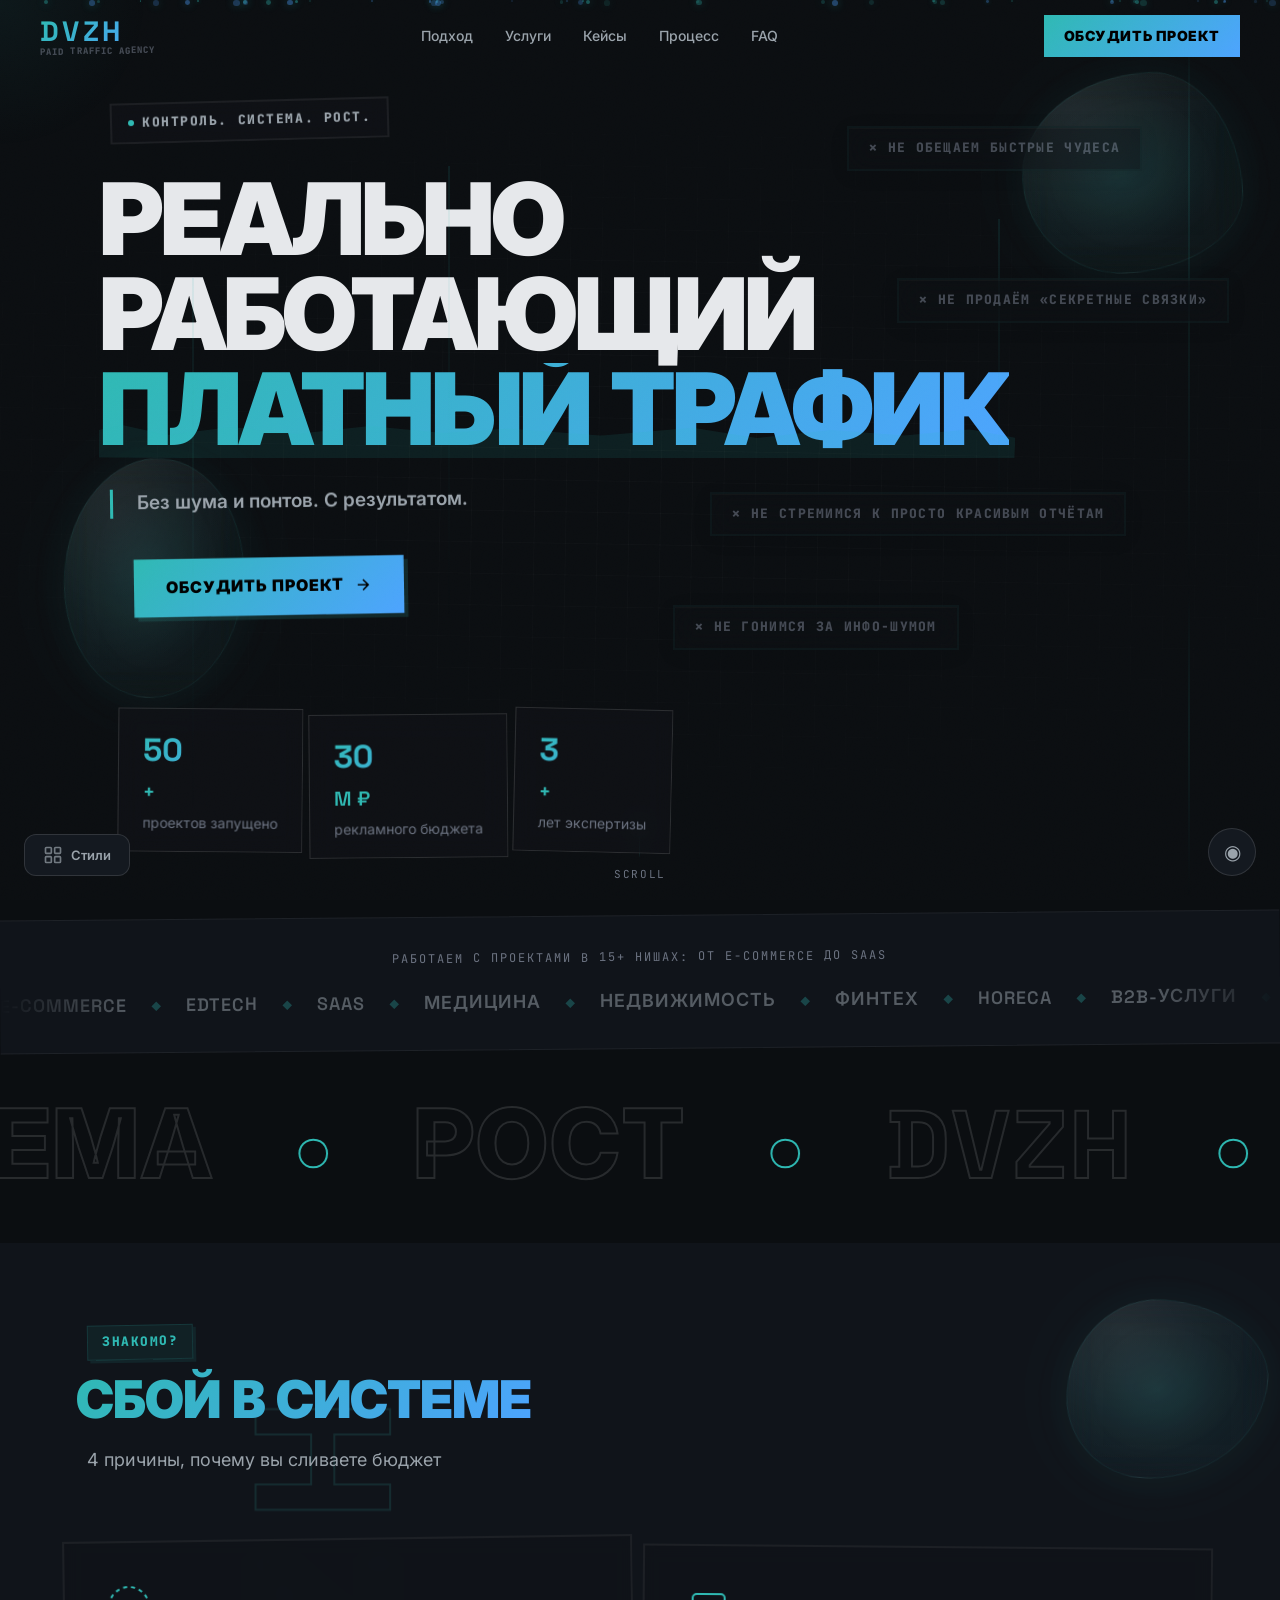
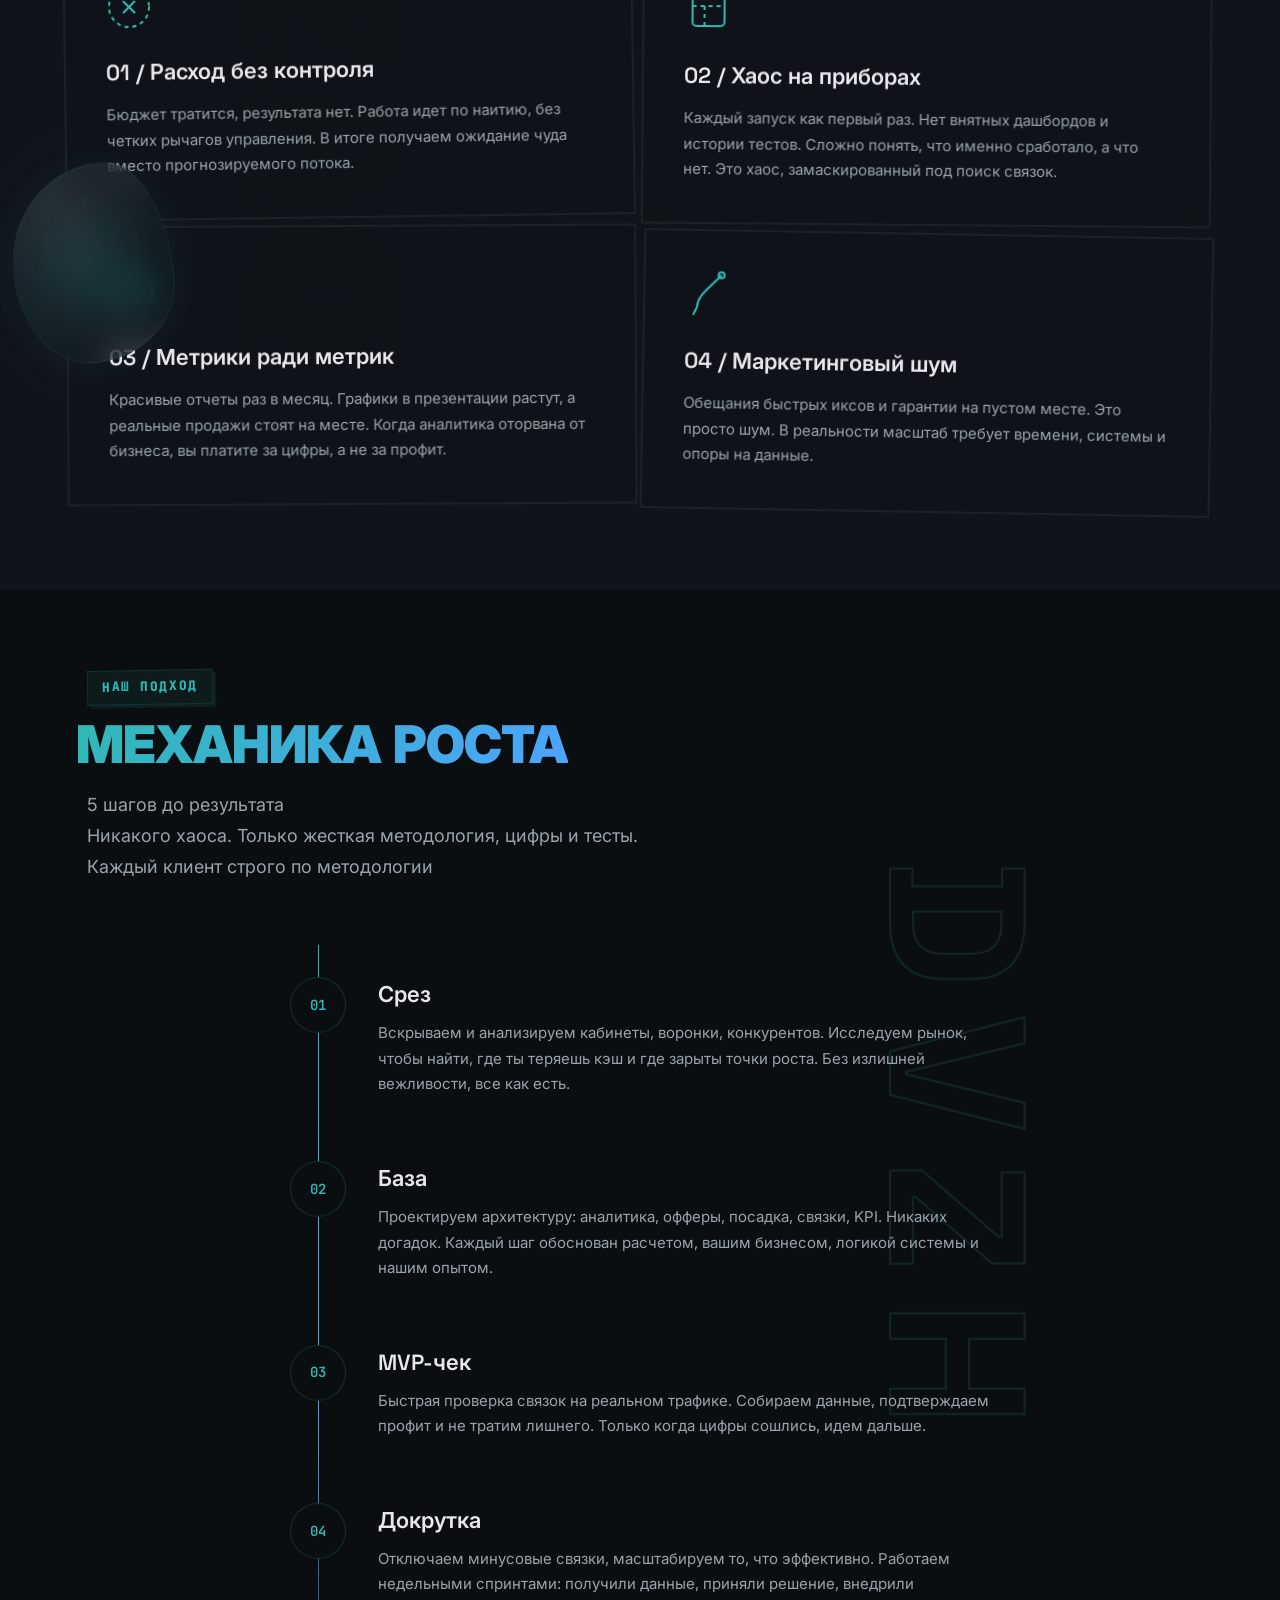
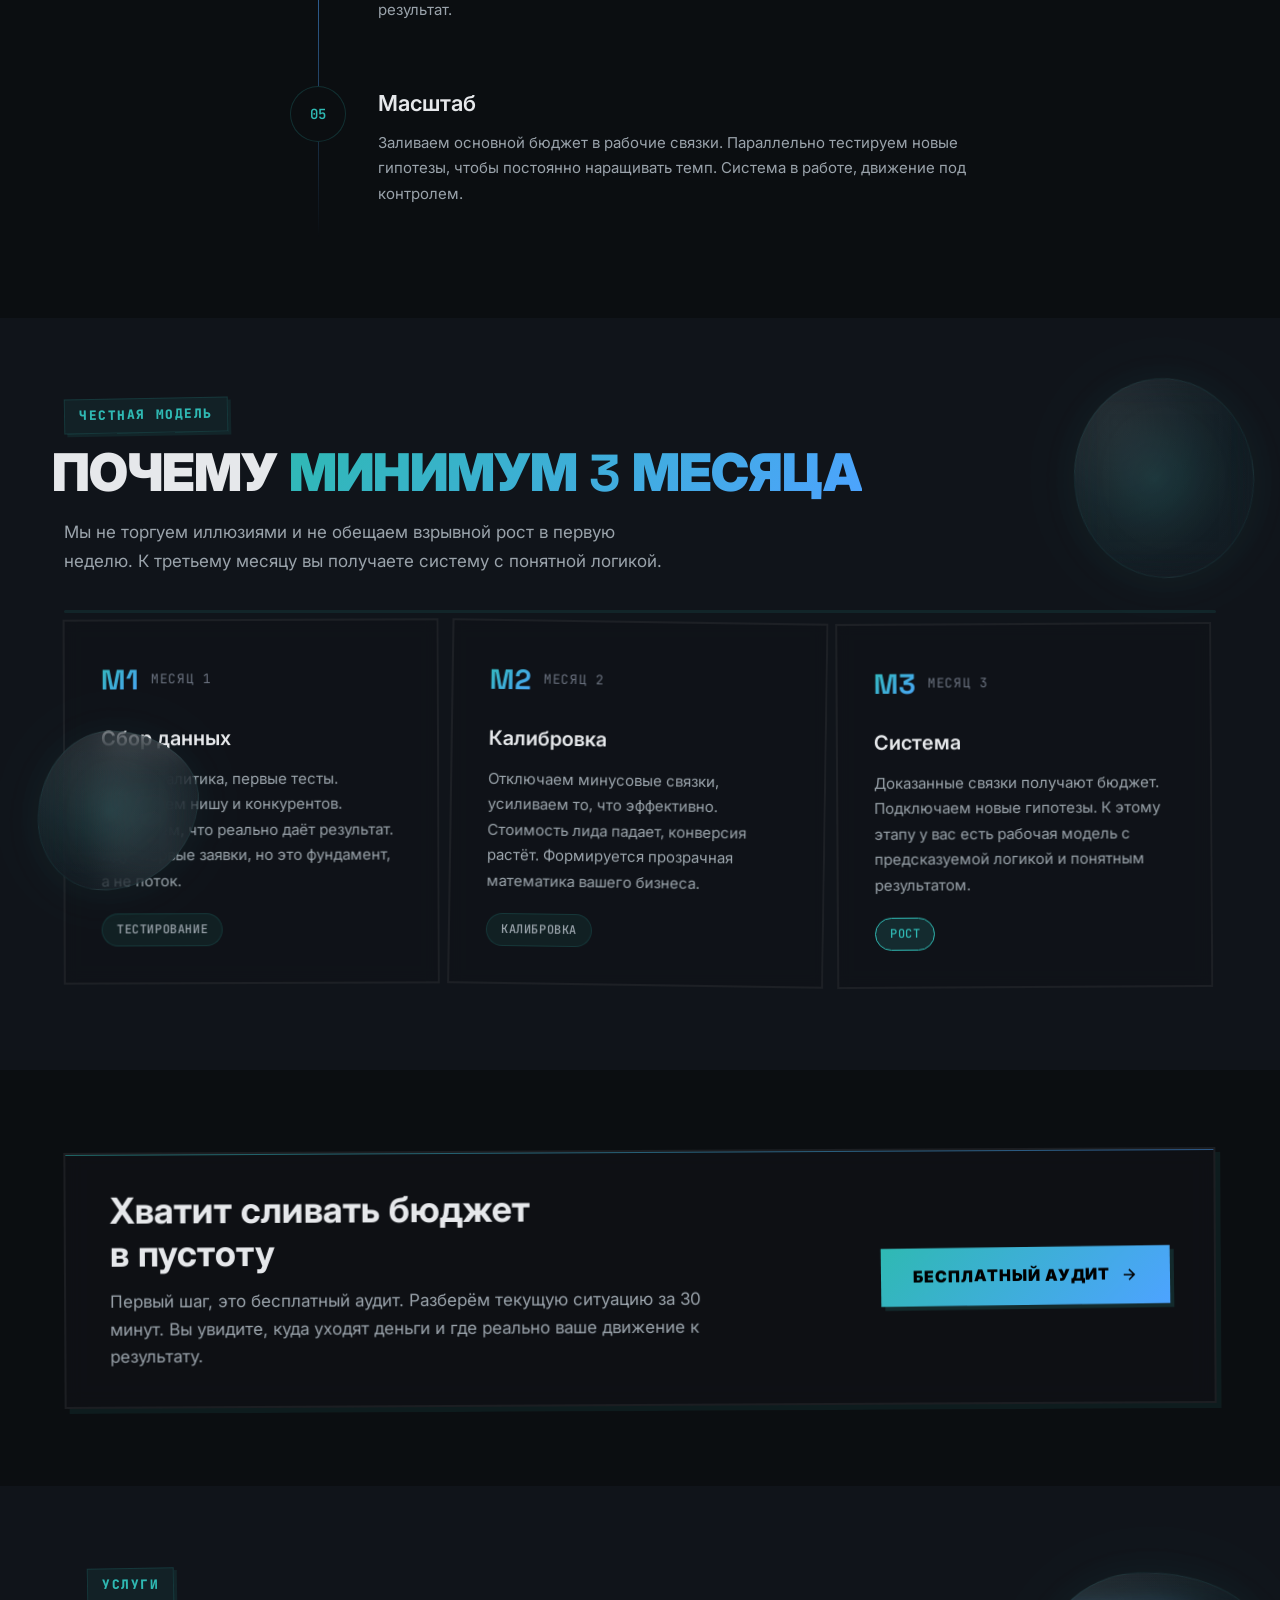
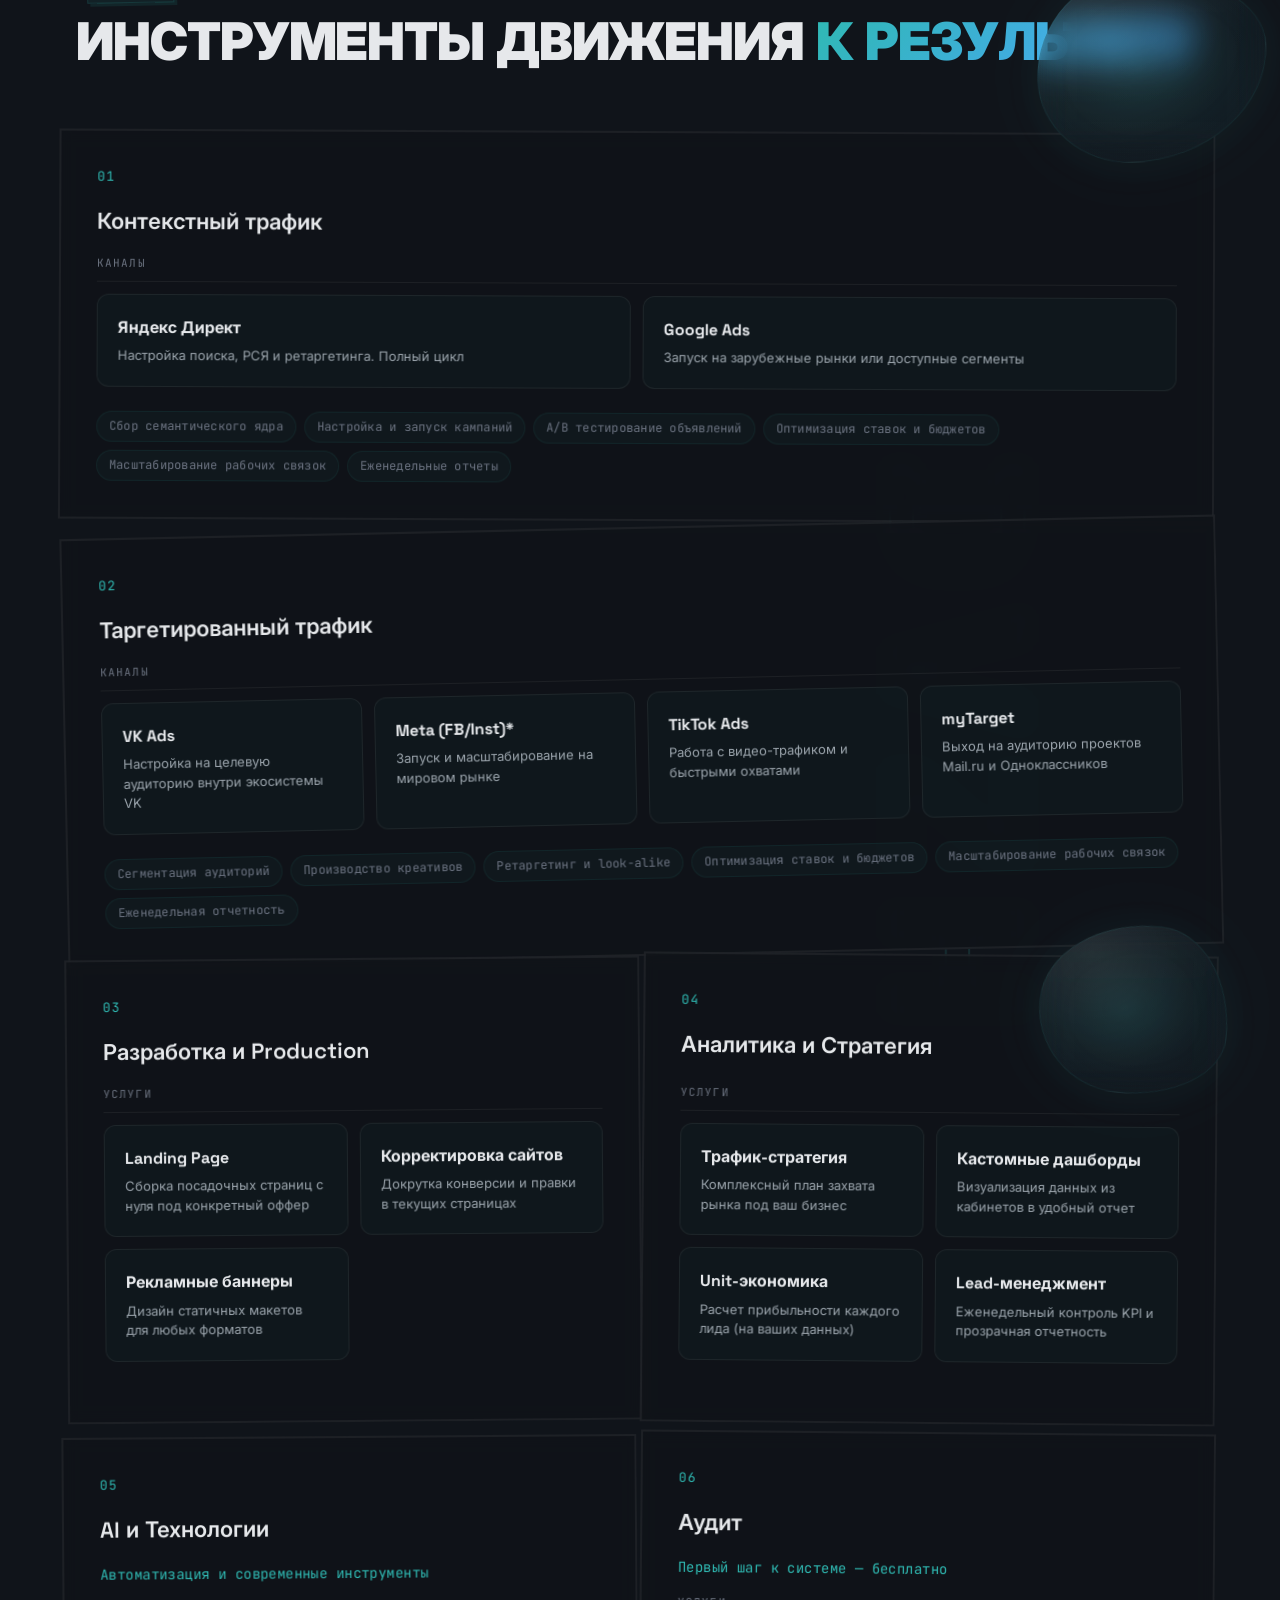
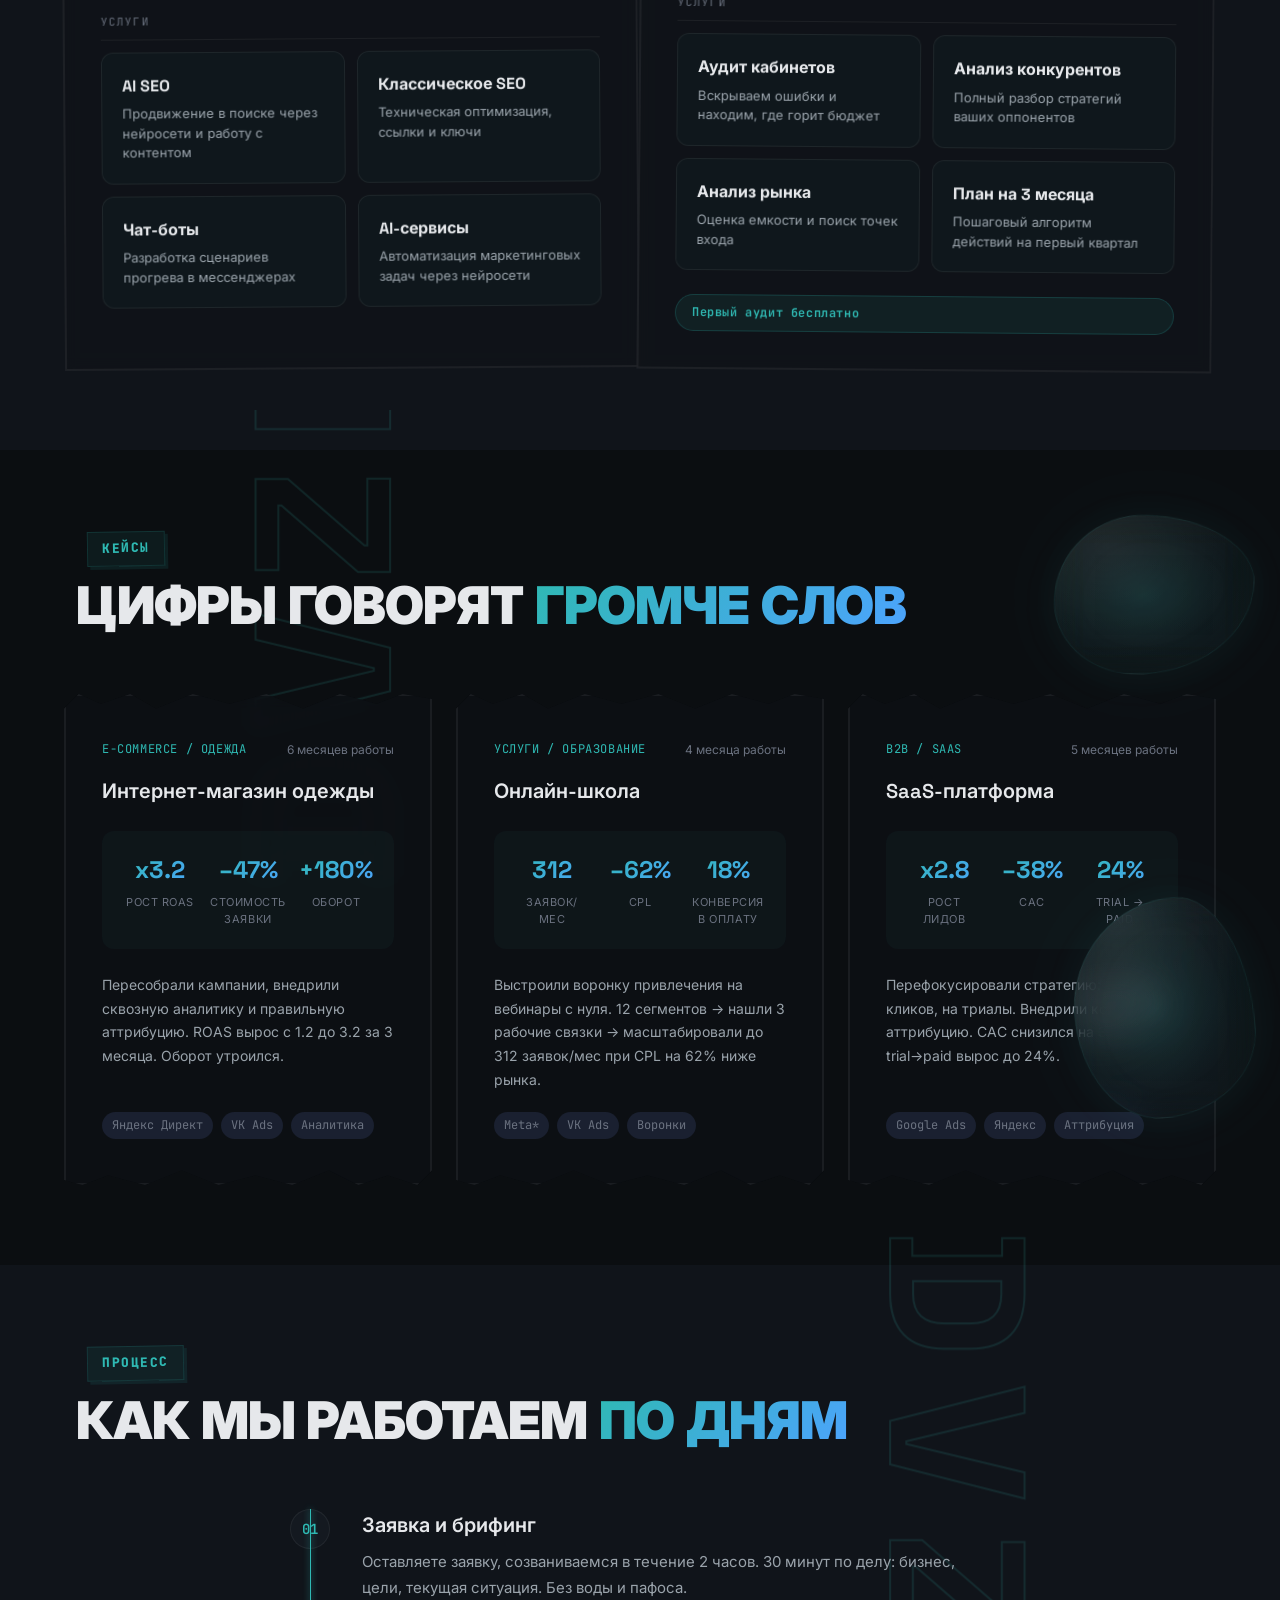
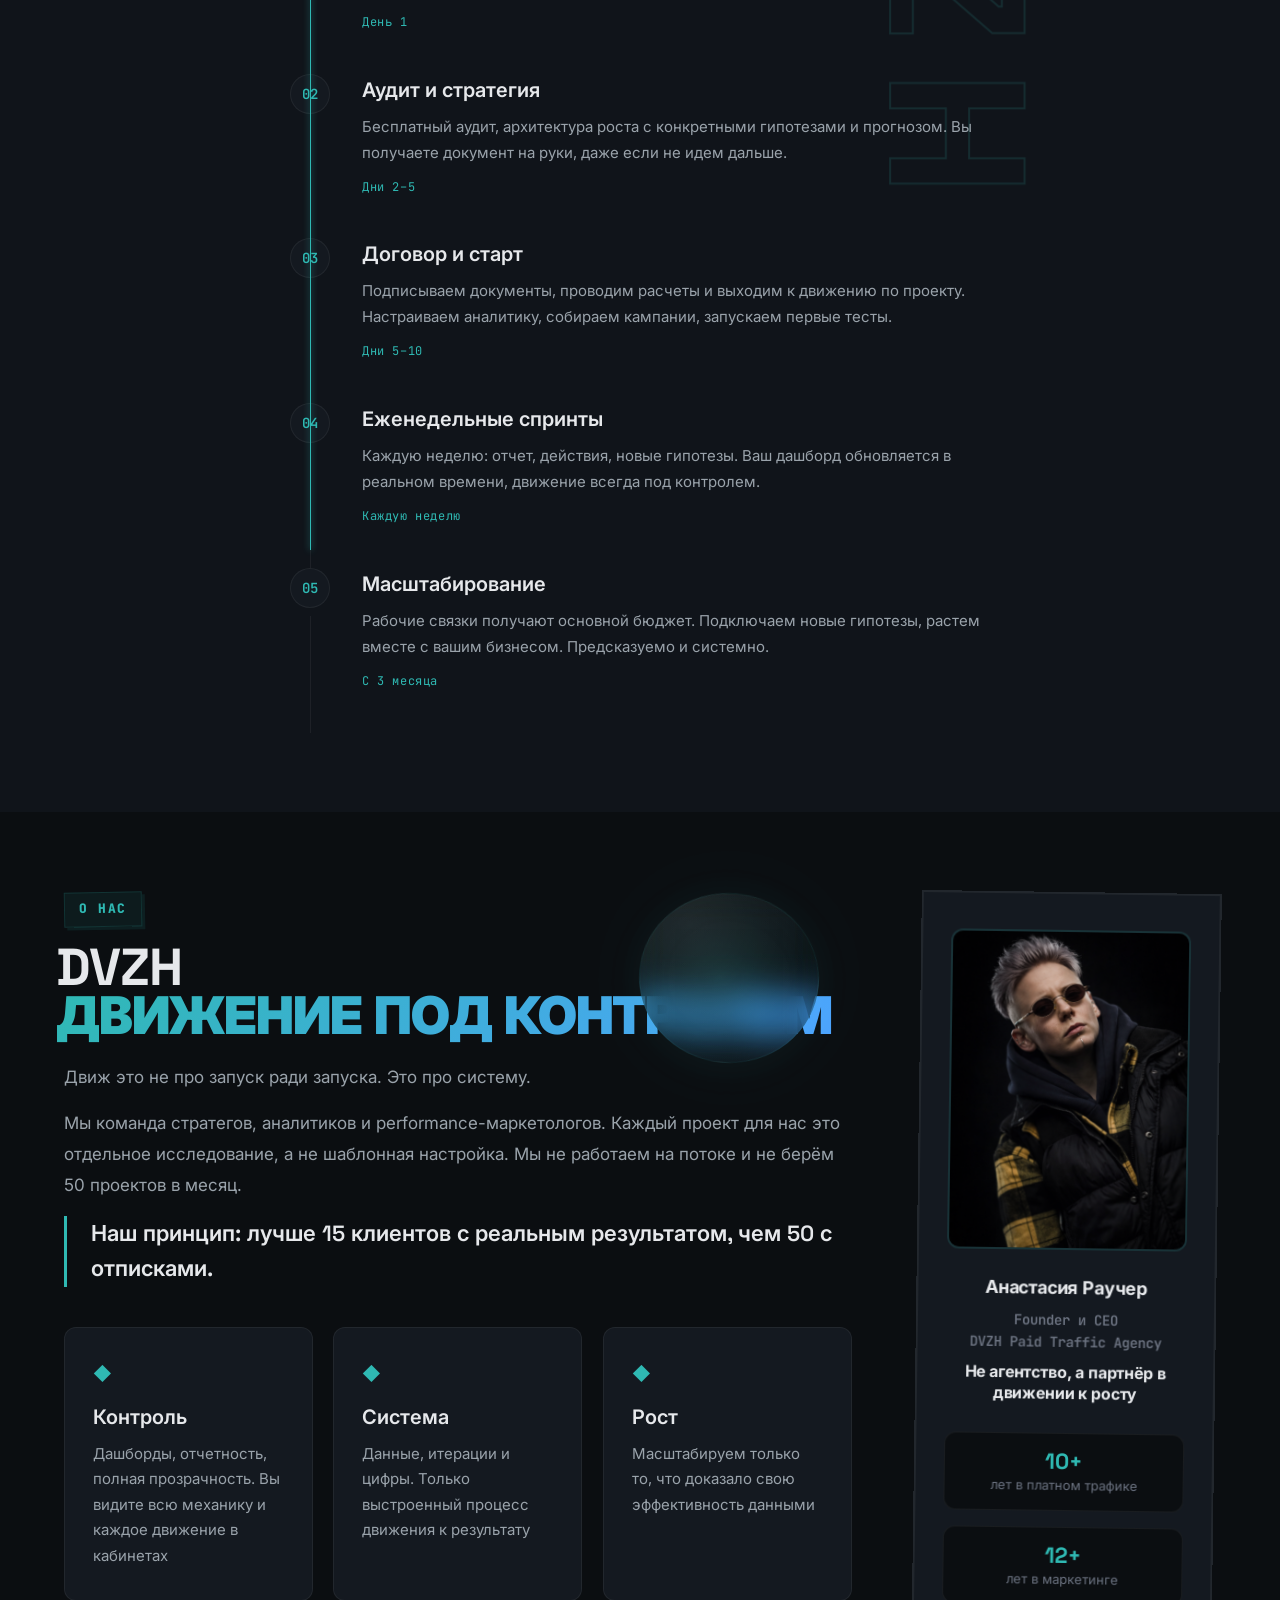
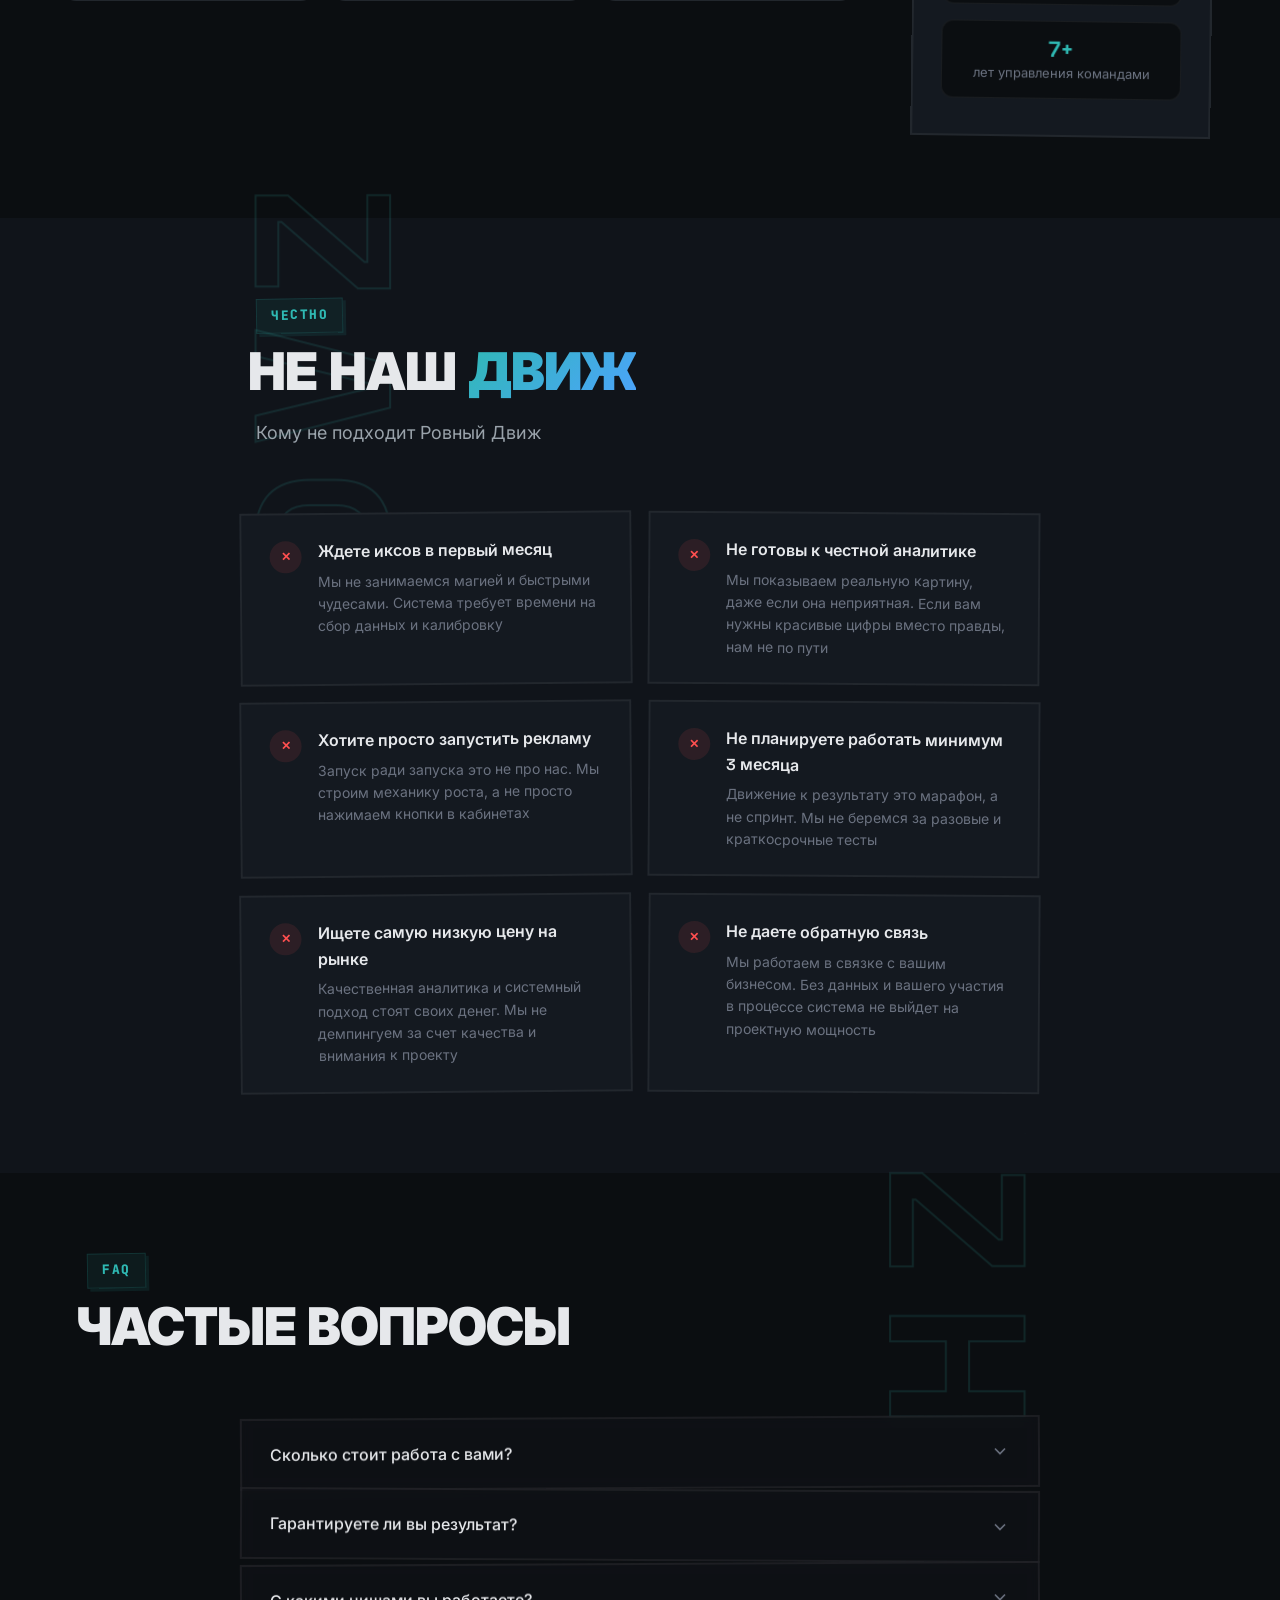
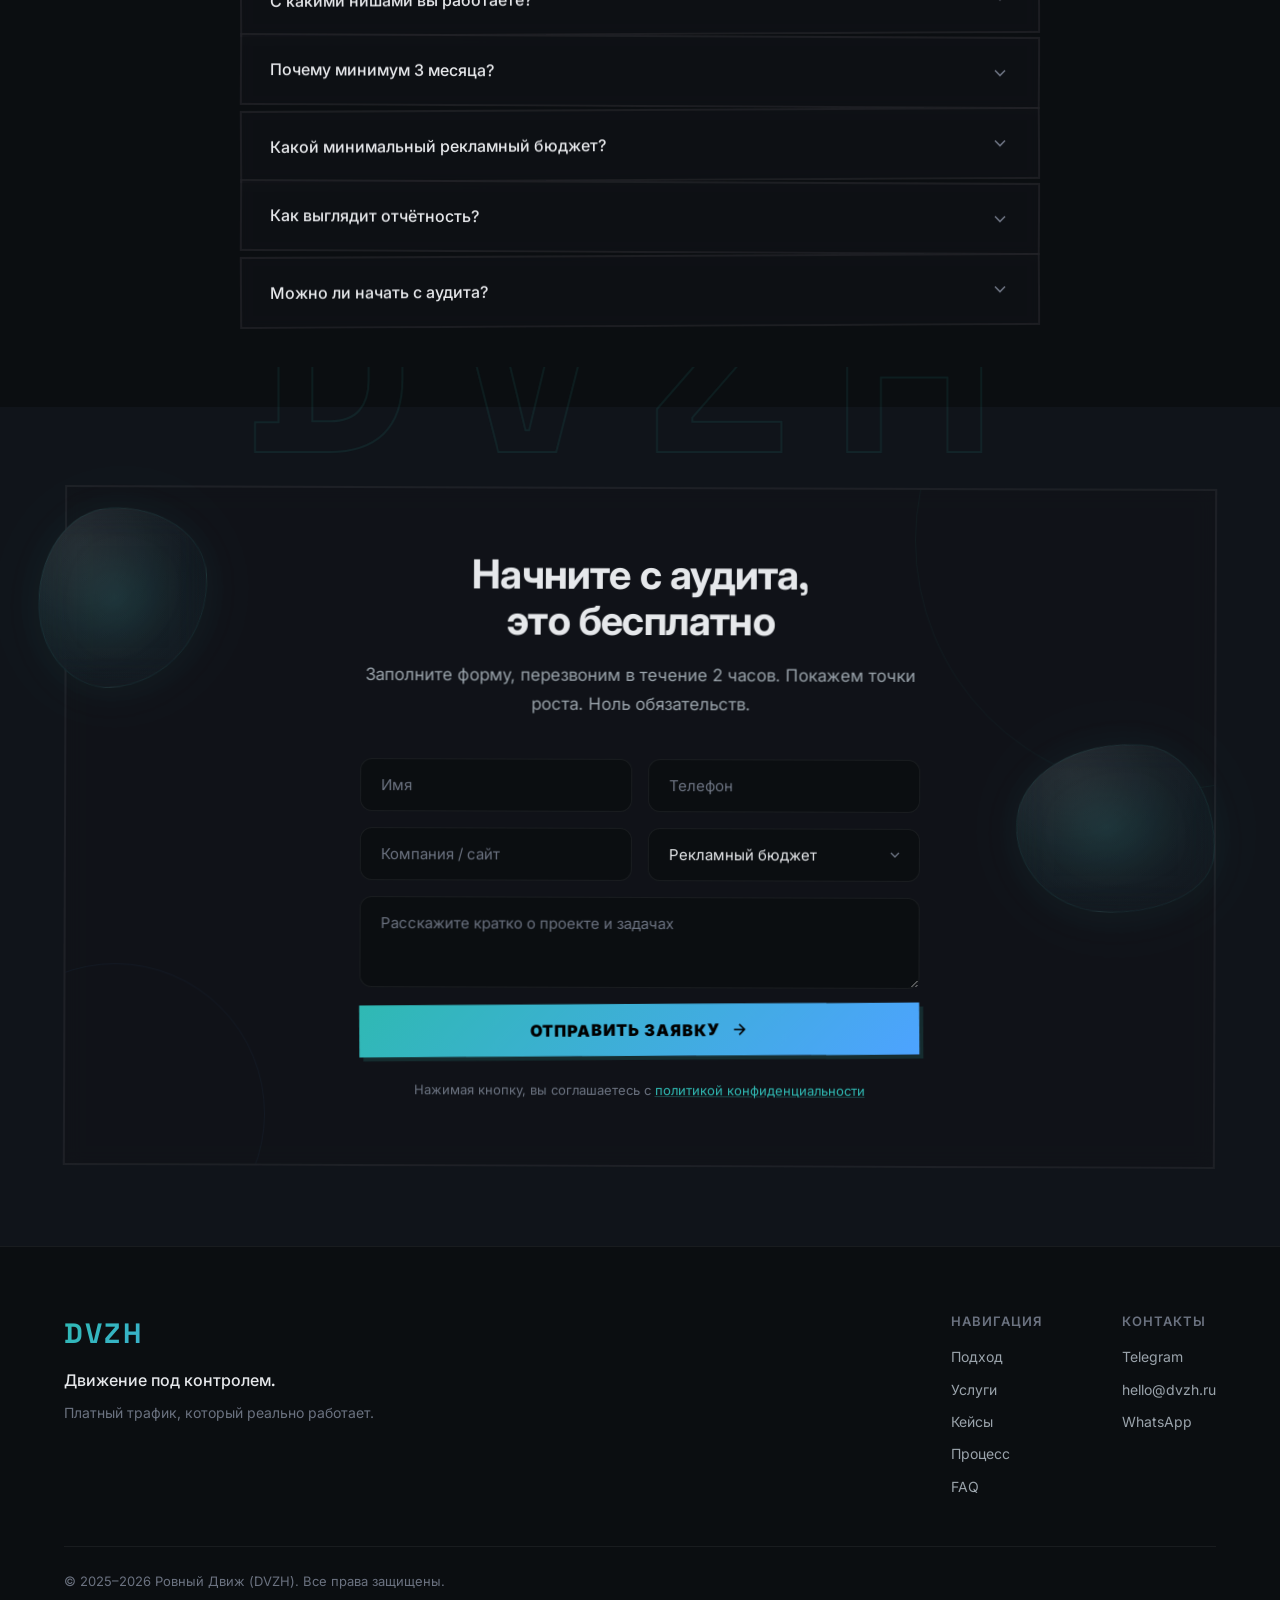
==== index.html @ 748fb9d1 "Initial commit: DVZH landing page" ====
﻿<!DOCTYPE html>
<html lang="ru">
<head>
    <meta charset="UTF-8">
    <meta name="viewport" content="width=device-width, initial-scale=1.0">
    <title>DVZH: реально работающий платный трафик</title>
    <meta name="description" content="DVZH. Платный трафик, который реально работает. Контроль. Система. Рост.">
    <link rel="preconnect" href="https://fonts.googleapis.com">
    <link rel="preconnect" href="https://fonts.gstatic.com" crossorigin>
    <link href="https://fonts.googleapis.com/css2?family=Inter:wght@300;400;500;600;700;800;900&family=Space+Grotesk:wght@400;500;600;700&family=JetBrains+Mono:wght@400;500;600&family=Kalam:wght@400;700&display=swap" rel="stylesheet">
    <link rel="stylesheet" href="styles.css">
</head>
<body class="vstyle-monolith">

    <!-- ============================================ -->
    <!-- SHOWCASE PANEL — Visual Style & Palette Viewer -->
    <!-- ============================================ -->
    <div class="showcase" id="showcase">
        <button class="showcase__close" id="showcaseClose">✕ Закрыть</button>

        <div class="showcase__inner">
            <header class="showcase__header">
                <h1 class="showcase__logo">DVZH</h1>
                <p class="showcase__subtitle">Визуальные стили</p>
            </header>

            <!-- VISUAL STYLES -->
            <section class="showcase__section">
                <h2 class="showcase__section-title">Визуальные стили</h2>
                <p class="showcase__section-desc">Стили меняют типографику, декор и характер, но не трогают ваши фирменные цвета. Комбинируйте с любой палитрой.</p>

                <div class="style-grid">
                    <!-- 1. Классика (Default) -->
                    <div class="style-card style-card--active" data-apply-vstyle="" onclick="applyVstyleFromShowcase(this)">
                        <div class="style-card__preview" style="background: var(--bg-primary)">
                            <div class="style-card__preview-nav" style="border-bottom: 1px solid var(--border)">
                                <span style="color: var(--accent-1); font-weight: 800; font-size: 14px;">DVZH</span>
                            </div>
                            <div class="style-card__preview-hero">
                                <div class="style-card__preview-badge" style="border-color: var(--border-hover); color: var(--text-secondary);">Performance</div>
                                <div class="style-card__preview-title" style="color: var(--text-primary);">Трафик <span style="color: var(--accent-1);">работает</span></div>
                                <div class="style-card__preview-btn" style="background: var(--gradient-accent); color: #000;">Обсудить</div>
                            </div>
                            <div class="style-card__preview-orbit" style="border-color: var(--border);"></div>
                        </div>
                        <div class="style-card__info">
                            <h3>Классика</h3>
                            <p>Базовый стиль. Орбиты, aurora, градиентные акценты.</p>
                            <span class="style-card__badge style-card__badge--default">DEFAULT</span>
                        </div>
                    </div>

                    <!-- 2. Minimal Tech -->
                    <div class="style-card" data-apply-vstyle="vstyle-minimal-tech" onclick="applyVstyleFromShowcase(this)">
                        <div class="style-card__preview" style="background: var(--bg-primary)">
                            <div class="style-card__preview-nav" style="border-bottom: 1px solid var(--border)">
                                <span style="color: var(--accent-1); font-weight: 600; font-size: 14px; letter-spacing: 0.15em;">DVZH</span>
                            </div>
                            <div class="style-card__preview-hero">
                                <div class="style-card__preview-badge" style="border: 1px solid var(--border); color: var(--text-secondary); font-weight: 400; letter-spacing: 0.05em;">Performance</div>
                                <div class="style-card__preview-title" style="color: var(--text-primary); font-weight: 600; letter-spacing: 0.01em;">Трафик <span style="color: var(--accent-1);">работает</span></div>
                                <div class="style-card__preview-btn" style="background: var(--gradient-accent); color: #000; font-weight: 500;">Обсудить</div>
                            </div>
                            <div class="style-card__preview-orbit" style="border-color: var(--border); opacity: 0.12;"></div>
                        </div>
                        <div class="style-card__info">
                            <h3>Minimal Tech</h3>
                            <p>Чистый минимализм. Тонкие обводки, лёгкие шрифты, сдержанно.</p>
                        </div>
                    </div>

                    <!-- 3. Street Control -->
                    <div class="style-card" data-apply-vstyle="vstyle-street" onclick="applyVstyleFromShowcase(this)">
                        <div class="style-card__preview" style="background: var(--bg-primary)">
                            <div class="style-card__preview-nav" style="border-bottom: 2px solid var(--border-hover)">
                                <span style="color: var(--accent-1); font-weight: 900; font-size: 16px; letter-spacing: 0.15em; text-transform: uppercase;">DVZH</span>
                            </div>
                            <div class="style-card__preview-hero">
                                <div class="style-card__preview-badge" style="border: 2px solid var(--accent-1); color: var(--text-secondary); font-weight: 700; text-transform: uppercase; letter-spacing: 0.08em;">PERFORMANCE</div>
                                <div class="style-card__preview-title" style="color: var(--text-primary); text-transform: uppercase; font-weight: 900; letter-spacing: 0.03em;">Контроль</div>
                                <div class="style-card__preview-btn" style="background: var(--gradient-accent); color: #000; text-transform: uppercase; font-weight: 900; letter-spacing: 0.06em;">Обсудить</div>
                            </div>
                        </div>
                        <div class="style-card__info">
                            <h3>Street Graffiti</h3>
                            <p>Уличная эстетика. Потеки краски, трафареты, grain-шум, городской характер.</p>
                        </div>
                    </div>

                    <!-- 4. Performance Lab -->
                    <div class="style-card" data-apply-vstyle="vstyle-lab" onclick="applyVstyleFromShowcase(this)">
                        <div class="style-card__preview" style="background: var(--bg-primary)">
                            <div class="style-card__preview-nav" style="border-bottom: 1px solid var(--border)">
                                <span style="font-family: 'JetBrains Mono', monospace; color: var(--accent-1); font-weight: 600; font-size: 13px; letter-spacing: 0.1em;">DVZH://</span>
                            </div>
                            <div class="style-card__preview-hero">
                                <div class="style-card__preview-badge" style="border: 1px solid var(--accent-1); color: var(--text-secondary); font-family: 'JetBrains Mono', monospace; font-size: 9px;">ROI: 340%</div>
                                <div class="style-card__preview-title" style="color: var(--text-primary); font-family: 'JetBrains Mono', monospace; font-size: 14px;">Трафик <span style="color: var(--accent-1);">работает</span></div>
                                <div class="style-card__preview-btn" style="background: var(--gradient-accent); color: #000;">Запуск</div>
                            </div>
                            <div class="style-card__preview-orbit" style="border-color: var(--border); border-style: dashed; opacity: 0.1;"></div>
                        </div>
                        <div class="style-card__info">
                            <h3>Performance Lab</h3>
                            <p>Лабораторная точность. Моношрифт, дата-бейджи, dashboard-стиль.</p>
                        </div>
                    </div>

                    <!-- 5. Orbit System -->
                    <div class="style-card" data-apply-vstyle="vstyle-orbit" onclick="applyVstyleFromShowcase(this)">
                        <div class="style-card__preview" style="background: var(--bg-primary)">
                            <div class="style-card__preview-nav" style="border-bottom: 1px solid var(--border)">
                                <span style="color: var(--accent-1); font-weight: 800; font-size: 14px;">DVZH</span>
                            </div>
                            <div class="style-card__preview-hero">
                                <div class="style-card__preview-badge" style="border-color: var(--border-hover); color: var(--text-secondary);">Orbit</div>
                                <div class="style-card__preview-title" style="color: var(--text-primary); letter-spacing: 0.02em;">Трафик <span style="color: var(--accent-1);">растёт</span></div>
                                <div class="style-card__preview-btn" style="background: var(--gradient-accent); color: #000;">Обсудить</div>
                            </div>
                            <div class="style-card__preview-orbit" style="border-color: var(--accent-1); opacity: 0.3;"></div>
                            <div class="style-card__preview-orbit" style="border-color: var(--accent-2); opacity: 0.15; width: 160%; height: 160%;"></div>
                        </div>
                        <div class="style-card__info">
                            <h3>Orbit System</h3>
                            <p>Космическая динамика. Орбиты, свечение, акценты на полную.</p>
                        </div>
                    </div>

                    <!-- 6. Monolith DVZH -->
                    <div class="style-card" data-apply-vstyle="vstyle-monolith" onclick="applyVstyleFromShowcase(this)">
                        <div class="style-card__preview" style="background: var(--bg-primary); border-radius: 4px;">
                            <div class="style-card__preview-nav" style="border-bottom: 2px solid var(--border-hover)">
                                <span style="color: var(--text-primary); font-weight: 900; font-size: 20px; letter-spacing: 0.3em;">DVZH</span>
                            </div>
                            <div class="style-card__preview-hero">
                                <div class="style-card__preview-title" style="color: var(--text-primary); font-size: 18px; font-weight: 900; letter-spacing: 0.08em; text-transform: uppercase;">Система</div>
                                <div class="style-card__preview-btn" style="background: var(--gradient-accent); color: #000; font-weight: 900; border-radius: 2px; text-transform: uppercase; letter-spacing: 0.08em;">Обсудить</div>
                            </div>
                        </div>
                        <div class="style-card__info">
                            <h3>Monolith DVZH</h3>
                            <p>Монументальный характер. DVZH как блок, жёсткий uppercase.</p>
                        </div>
                    </div>

                    <!-- 7. Blueprint -->
                    <div class="style-card" data-apply-vstyle="vstyle-blueprint" onclick="applyVstyleFromShowcase(this)">
                        <div class="style-card__preview" style="background: var(--bg-primary)">
                            <div class="style-card__preview-nav" style="border-bottom: 1px dashed var(--border-hover)">
                                <span style="font-family: 'JetBrains Mono', monospace; color: var(--accent-1); font-weight: 600; font-size: 14px; letter-spacing: 0.1em;">DVZH</span>
                            </div>
                            <div class="style-card__preview-hero">
                                <div class="style-card__preview-badge" style="border: 1px dashed var(--accent-1); color: var(--text-secondary); font-family: 'JetBrains Mono', monospace;">Blueprint</div>
                                <div class="style-card__preview-title" style="color: var(--text-primary);">Трафик <span style="color: var(--accent-1);">работает</span></div>
                                <div class="style-card__preview-btn" style="background: var(--gradient-accent); color: #000;">Обсудить</div>
                            </div>
                            <div class="style-card__preview-orbit" style="border-color: var(--border); border-style: dashed;"></div>
                        </div>
                        <div class="style-card__info">
                            <h3>Blueprint</h3>
                            <p>Чертёжная эстетика. Dashed-линии, grid-разметка, инженерный стиль.</p>
                            <span class="style-card__badge" style="background: var(--border); color: var(--accent-1);">CUSTOM</span>
                        </div>
                    </div>

                    <!-- 8. Glitch Protocol -->
                    <div class="style-card" data-apply-vstyle="vstyle-glitch" onclick="applyVstyleFromShowcase(this)">
                        <div class="style-card__preview" style="background: var(--bg-primary)">
                            <div class="style-card__preview-nav" style="border-bottom: 1px solid var(--border)">
                                <span style="color: var(--accent-1); font-weight: 800; font-size: 14px; letter-spacing: 0.1em; animation: glitch 3s infinite;">DVZH</span>
                            </div>
                            <div class="style-card__preview-hero">
                                <div class="style-card__preview-badge" style="border-color: var(--border-hover); color: var(--text-secondary); font-family: 'JetBrains Mono', monospace; text-transform: uppercase;">GLITCH</div>
                                <div class="style-card__preview-title" style="color: var(--text-primary);">Трафик <span style="color: var(--accent-1);">работает</span></div>
                                <div class="style-card__preview-btn" style="background: var(--gradient-accent); color: #000;">Обсудить</div>
                            </div>
                        </div>
                        <div class="style-card__info">
                            <h3>Glitch Protocol</h3>
                            <p>Цифровой авангард. Искажения, шум, CRT-эффект, кибер-эстетика.</p>
                            <span class="style-card__badge" style="background: var(--border); color: var(--accent-1);">CUSTOM</span>
                        </div>
                    </div>

                    <!-- 9. Handtag -->
                    <div class="style-card" data-apply-vstyle="vstyle-handtag" onclick="applyVstyleFromShowcase(this)">
                        <div class="style-card__preview" style="background: var(--bg-primary); background-image: linear-gradient(rgba(var(--accent-1-rgb), 0.04) 1px, transparent 1px), linear-gradient(90deg, rgba(var(--accent-1-rgb), 0.04) 1px, transparent 1px); background-size: 20px 20px;">
                            <div class="style-card__preview-nav" style="border-bottom: 1px solid var(--border)">
                                <span style="font-family: 'Kalam', cursive; color: var(--accent-1); font-weight: 700; font-size: 20px; letter-spacing: 0.01em;">DVZH</span>
                            </div>
                            <div class="style-card__preview-hero">
                                <div class="style-card__preview-badge" style="border: 1px solid rgba(var(--accent-1-rgb), 0.3); color: var(--text-secondary); font-family: 'JetBrains Mono', monospace; font-size: 9px; letter-spacing: 0.12em; text-transform: uppercase;">HANDTAG</div>
                                <div class="style-card__preview-title" style="color: var(--text-primary); font-size: 16px; font-weight: 800;">Система <span style="color: var(--accent-1); font-family: 'Kalam', cursive; font-weight: 700; text-decoration: underline; text-decoration-color: rgba(var(--accent-1-rgb), 0.25); text-underline-offset: 3px;">роста</span></div>
                                <div class="style-card__preview-btn" style="background: var(--gradient-accent); color: #000; font-family: 'Kalam', cursive; font-weight: 700; border-radius: 2px;">Обсудить</div>
                            </div>
                        </div>
                        <div class="style-card__info">
                            <h3>Handtag</h3>
                            <p>Маркер инженера. Точные пометки на чертеже, сухо и уверенно.</p>
                            <span class="style-card__badge" style="background: var(--border); color: var(--accent-1);">CUSTOM</span>
                        </div>
                    </div>

                    <!-- 10. Cosmos -->
                    <div class="style-card" data-apply-vstyle="vstyle-cosmos" onclick="applyVstyleFromShowcase(this)">
                        <div class="style-card__preview" style="background: radial-gradient(ellipse at 30% 60%, rgba(var(--accent-1-rgb), 0.08) 0%, var(--bg-primary) 70%);">
                            <div class="style-card__preview-nav" style="border-bottom: 1px solid rgba(var(--accent-1-rgb), 0.1)">
                                <span style="color: var(--accent-1); font-weight: 300; font-size: 16px; letter-spacing: -0.02em;">DVZH</span>
                            </div>
                            <div class="style-card__preview-hero">
                                <div class="style-card__preview-badge" style="border-color: rgba(var(--accent-1-rgb), 0.15); color: var(--text-muted); font-size: 8px; letter-spacing: 0.04em;">COSMOS</div>
                                <div class="style-card__preview-title" style="color: var(--text-primary); font-weight: 300; letter-spacing: -0.02em;">Глубина <span style="color: var(--accent-1); opacity: 0.9;">космоса</span></div>
                                <div class="style-card__preview-btn" style="background: var(--gradient-accent); color: #000; border-radius: 50px; font-weight: 400; letter-spacing: 0.04em;">Обсудить</div>
                            </div>
                            <div class="style-card__preview-orbit" style="border-color: rgba(var(--accent-1-rgb), 0.08); animation: orbit-rotate 20s linear infinite;"></div>
                            <div class="style-card__preview-orbit" style="border-color: rgba(var(--accent-1-rgb), 0.04); width: 350px; height: 350px; right: -100px; animation: orbit-rotate 35s linear infinite reverse;"></div>
                        </div>
                        <div class="style-card__info">
                            <h3>Cosmos</h3>
                            <p>Глубина и масштаб. Орбиты, параллакс, парящие элементы, стекло-сферы.</p>
                            <span class="style-card__badge" style="background: rgba(var(--accent-1-rgb), 0.12); color: var(--accent-1);">NEW</span>
                        </div>
                    </div>

                    <!-- 11. Pulse -->
                    <div class="style-card" data-apply-vstyle="vstyle-pulse" onclick="applyVstyleFromShowcase(this)">
                        <div class="style-card__preview" style="background: var(--bg-primary); background-image: repeating-linear-gradient(0deg, transparent, transparent 3px, rgba(255,255,255,0.015) 3px, rgba(255,255,255,0.015) 4px);">
                            <div class="style-card__preview-nav" style="border-bottom: 2px solid var(--accent-1)">
                                <span style="color: var(--accent-1); font-weight: 900; font-size: 14px; letter-spacing: 0.08em; text-transform: uppercase;">DVZH</span>
                            </div>
                            <div class="style-card__preview-hero">
                                <div class="style-card__preview-badge" style="border-color: var(--accent-1); color: var(--accent-1); font-size: 8px; letter-spacing: 0.1em; text-transform: uppercase; border-radius: 0;">PULSE</div>
                                <div class="style-card__preview-title" style="color: var(--text-primary); font-weight: 900; text-transform: uppercase; letter-spacing: 0.06em; font-size: 16px;">Сырая <span style="color: var(--accent-1);">энергия</span></div>
                                <div class="style-card__preview-btn" style="background: transparent; color: var(--accent-1); border: 2px solid var(--accent-1); border-radius: 0; font-weight: 900; text-transform: uppercase; letter-spacing: 0.06em;">Обсудить</div>
                            </div>
                        </div>
                        <div class="style-card__info">
                            <h3>Pulse</h3>
                            <p>Андерграунд. Шум, сканлайны, glitch-помехи, тяжёлый текст, сырая энергия.</p>
                            <span class="style-card__badge" style="background: rgba(var(--accent-1-rgb), 0.12); color: var(--accent-1);">NEW</span>
                        </div>
                    </div>

                    <!-- 12. Kinetic -->
                    <div class="style-card" data-apply-vstyle="vstyle-kinetic" onclick="applyVstyleFromShowcase(this)">
                        <div class="style-card__preview" style="background: linear-gradient(135deg, var(--bg-primary) 40%, rgba(var(--accent-1-rgb), 0.04) 100%);">
                            <div class="style-card__preview-nav" style="border-bottom: 1px solid var(--border)">
                                <span style="color: var(--accent-1); font-weight: 700; font-size: 15px; font-style: italic; letter-spacing: 0.01em;">DVZH</span>
                            </div>
                            <div class="style-card__preview-hero">
                                <div class="style-card__preview-badge" style="border-color: rgba(var(--accent-1-rgb), 0.2); color: var(--text-secondary); font-size: 8px; letter-spacing: 0.06em; transform: skewX(-3deg);">KINETIC</div>
                                <div class="style-card__preview-title" style="color: var(--text-primary); font-weight: 700; font-style: italic; letter-spacing: 0.01em;">Чистое <span style="color: var(--accent-1);">движение</span></div>
                                <div class="style-card__preview-btn" style="background: var(--gradient-accent); color: #000; border-radius: 4px; font-weight: 700; font-style: italic; transform: skewX(-3deg);">Обсудить</div>
                            </div>
                            <!-- Speed lines -->
                            <div style="position: absolute; top: 30%; right: 10%; width: 60px; height: 2px; background: linear-gradient(90deg, var(--accent-1), transparent); opacity: 0.15; transform: rotate(-5deg);"></div>
                            <div style="position: absolute; top: 50%; right: 15%; width: 40px; height: 1px; background: linear-gradient(90deg, var(--accent-1), transparent); opacity: 0.1; transform: rotate(-5deg);"></div>
                            <div style="position: absolute; top: 70%; right: 8%; width: 50px; height: 1px; background: linear-gradient(90deg, var(--accent-1), transparent); opacity: 0.12; transform: rotate(-5deg);"></div>
                        </div>
                        <div class="style-card__info">
                            <h3>Kinetic</h3>
                            <p>Скорость и вектор. Шлейфы, motion blur, курсивный текст, диагональная динамика.</p>
                            <span class="style-card__badge" style="background: rgba(var(--accent-1-rgb), 0.12); color: var(--accent-1);">NEW</span>
                        </div>
                    </div>

                    <!-- ═══════════════════════════════════════ -->
                    <!-- LAYOUT ENGINES (Radical)                -->
                    <!-- ═══════════════════════════════════════ -->

                    <!-- 13. Orbital Layers -->
                    <div class="style-card" data-apply-vstyle="vstyle-orbital" onclick="applyVstyleFromShowcase(this)">
                        <div class="style-card__preview" style="background: radial-gradient(ellipse at center, rgba(var(--accent-1-rgb), 0.06) 0%, var(--bg-primary) 70%); overflow: hidden;">
                            <div class="style-card__preview-nav" style="border-bottom: 1px dashed rgba(var(--accent-1-rgb), 0.12); text-align: center;">
                                <span style="color: var(--accent-1); font-weight: 200; font-size: 14px; letter-spacing: 0.2em;">DVZH</span>
                            </div>
                            <div class="style-card__preview-hero" style="align-items: center; text-align: center;">
                                <div class="style-card__preview-badge" style="border-radius: 50px; border-color: rgba(var(--accent-1-rgb), 0.15); color: var(--text-secondary); font-size: 7px; font-weight: 300; letter-spacing: 0.15em;">ORBITAL</div>
                                <div class="style-card__preview-title" style="color: var(--text-primary); font-weight: 200;">Центр <span style="color: var(--accent-1);">притяжения</span></div>
                                <div class="style-card__preview-btn" style="background: rgba(var(--accent-1-rgb), 0.1); color: var(--accent-1); border-radius: 50px; font-weight: 300; backdrop-filter: blur(8px);">Орбита</div>
                            </div>
                            <!-- Orbit rings -->
                            <div style="position: absolute; top: 50%; left: 50%; width: 120px; height: 50px; border: 1px dashed rgba(var(--accent-1-rgb), 0.08); border-radius: 50%; transform: translate(-50%, -50%) rotate(-15deg);"></div>
                            <div style="position: absolute; top: 50%; left: 50%; width: 80px; height: 35px; border: 1px dashed rgba(var(--accent-1-rgb), 0.05); border-radius: 50%; transform: translate(-50%, -50%) rotate(10deg);"></div>
                            <!-- Dot nucleus -->
                            <div style="position: absolute; top: 50%; left: 50%; width: 4px; height: 4px; background: var(--accent-1); border-radius: 50%; transform: translate(-50%, -50%); box-shadow: 0 0 12px rgba(var(--accent-1-rgb), 0.3);"></div>
                        </div>
                        <div class="style-card__info">
                            <h3>Orbital</h3>
                            <p>Ядро и орбиты. Лёгкий шрифт, стеклянные карточки, радиальная глубина, видео-туманность.</p>
                            <span class="style-card__badge" style="background: rgba(var(--accent-1-rgb), 0.12); color: var(--accent-1);">ENGINE</span>
                        </div>
                    </div>

                    <!-- 14. Street Collage -->
                    <div class="style-card" data-apply-vstyle="vstyle-collage" onclick="applyVstyleFromShowcase(this)">
                        <div class="style-card__preview" style="background: var(--bg-primary); overflow: hidden; border-radius: 0;">
                            <div class="style-card__preview-nav" style="border-bottom: 3px solid var(--accent-1); padding-left: 4px;">
                                <span style="color: var(--accent-1); font-weight: 900; font-size: 15px; text-transform: uppercase; letter-spacing: -0.02em;">DVZH</span>
                            </div>
                            <div class="style-card__preview-hero">
                                <div class="style-card__preview-badge" style="border: 2px solid var(--accent-1); border-radius: 0; color: var(--accent-1); font-size: 8px; font-weight: 900; letter-spacing: 0.08em; transform: rotate(-3deg);">COLLAGE</div>
                                <div class="style-card__preview-title" style="color: var(--text-primary); font-weight: 900; font-size: 18px; text-transform: uppercase; letter-spacing: -0.03em; line-height: 0.9;">Рвём <span style="color: var(--accent-1); background: rgba(var(--accent-1-rgb), 0.08); padding: 0 4px;">сетку</span></div>
                                <div class="style-card__preview-btn" style="background: var(--accent-1); color: #000; border-radius: 0; font-weight: 900; text-transform: uppercase; box-shadow: 3px 3px 0 rgba(var(--accent-1-rgb), 0.3);">Коллаж</div>
                            </div>
                            <!-- Torn elements -->
                            <div style="position: absolute; top: 20%; right: -5px; width: 50px; height: 30px; background: rgba(var(--accent-1-rgb), 0.04); border-left: 2px solid var(--accent-1); transform: rotate(5deg);"></div>
                            <div style="position: absolute; bottom: 15%; left: -3px; width: 40px; height: 20px; background: rgba(var(--accent-1-rgb), 0.03); border-right: 2px solid var(--accent-1); transform: rotate(-8deg);"></div>
                            <!-- Noise hint -->
                            <div style="position: absolute; inset: 0; background: url('data:image/svg+xml,<svg xmlns=%22http://www.w3.org/2000/svg%22 width=%224%22 height=%224%22><rect width=%222%22 height=%222%22 fill=%22white%22 opacity=%220.02%22/></svg>'); pointer-events: none;"></div>
                        </div>
                        <div class="style-card__info">
                            <h3>Collage</h3>
                            <p>Уличный хаос. Сломанная сетка, нахлёст, шум, рваные края, огромные заголовки.</p>
                            <span class="style-card__badge" style="background: rgba(var(--accent-1-rgb), 0.12); color: var(--accent-1);">ENGINE</span>
                        </div>
                    </div>

                    <!-- 14b. Collage Old (CSS-only) -->
                    <div class="style-card" data-apply-vstyle="vstyle-collage-old" onclick="applyVstyleFromShowcase(this)">
                        <div class="style-card__preview" style="background: var(--bg-primary); overflow: hidden; border-radius: 0;">
                            <div class="style-card__preview-nav" style="border-bottom: 3px solid var(--accent-1); padding-left: 4px;">
                                <span style="color: var(--accent-1); font-weight: 900; font-size: 15px; text-transform: uppercase; letter-spacing: -0.02em;">DVZH</span>
                            </div>
                            <div class="style-card__preview-hero">
                                <div class="style-card__preview-badge" style="border: 2px solid var(--accent-1); border-radius: 0; color: var(--accent-1); font-size: 8px; font-weight: 900; letter-spacing: 0.08em; transform: rotate(-3deg);">OLD</div>
                                <div class="style-card__preview-title" style="color: var(--text-primary); font-weight: 900; font-size: 18px; text-transform: uppercase; letter-spacing: -0.03em; line-height: 0.9;">CSS <span style="color: var(--accent-1);">only</span></div>
                                <div class="style-card__preview-btn" style="background: var(--accent-1); color: #000; border-radius: 0; font-weight: 900; text-transform: uppercase; box-shadow: 3px 3px 0 rgba(var(--accent-1-rgb), 0.3);">Коллаж</div>
                            </div>
                            <div style="position: absolute; inset: 0; background: url('data:image/svg+xml,<svg xmlns=%22http://www.w3.org/2000/svg%22 width=%224%22 height=%224%22><rect width=%222%22 height=%222%22 fill=%22white%22 opacity=%220.02%22/></svg>'); pointer-events: none;"></div>
                        </div>
                        <div class="style-card__info">
                            <h3>Collage Old</h3>
                            <p>Первая итерация коллажа. Чистый CSS: наклоны, рваные края, hover-выравнивание. Без JS-движка.</p>
                        </div>
                    </div>

                    <!-- 15. Kinetic Vector -->
                    <div class="style-card" data-apply-vstyle="vstyle-vector" onclick="applyVstyleFromShowcase(this)">
                        <div class="style-card__preview" style="background: linear-gradient(160deg, var(--bg-primary) 60%, rgba(var(--accent-1-rgb), 0.03) 100%); overflow: hidden;">
                            <div class="style-card__preview-nav" style="border-bottom: 1px solid var(--border); transform: rotate(-3deg); margin: 0 -5px;">
                                <span style="color: var(--accent-1); font-weight: 700; font-size: 15px; font-style: normal; letter-spacing: 0.01em;">DVZH</span>
                            </div>
                            <div class="style-card__preview-hero" style="transform: rotate(-3deg);">
                                <div class="style-card__preview-badge" style="border-color: rgba(var(--accent-1-rgb), 0.2); color: var(--text-secondary); font-size: 8px; border-radius: 2px; transform: skewX(-8deg);">VECTOR</div>
                                <div class="style-card__preview-title" style="color: var(--text-primary); font-weight: 700; font-style: normal;">Чистый <span style="color: var(--accent-1);">вектор</span></div>
                                <div class="style-card__preview-btn" style="background: var(--gradient-accent); color: #000; border-radius: 2px; font-weight: 700; font-style: normal; transform: skewX(-8deg);">Запуск</div>
                            </div>
                            <!-- Diagonal arrows -->
                            <svg style="position: absolute; inset: 0; width: 100%; height: 100%; pointer-events: none;" viewBox="0 0 200 160">
                                <line x1="20" y1="140" x2="180" y2="30" stroke="var(--accent-1)" stroke-width="0.5" opacity="0.1"/>
                                <polyline points="173,35 180,30 175,40" fill="none" stroke="var(--accent-1)" stroke-width="0.8" opacity="0.12"/>
                                <line x1="40" y1="150" x2="160" y2="60" stroke="var(--accent-1)" stroke-width="0.3" opacity="0.06" stroke-dasharray="4 6"/>
                            </svg>
                        </div>
                        <div class="style-card__info">
                            <h3>Vector</h3>
                            <p>Наклон -3°, параллелограммы, motion blur при скролле, горизонтальный поток текста.</p>
                            <span class="style-card__badge" style="background: rgba(var(--accent-1-rgb), 0.12); color: var(--accent-1);">ENGINE</span>
                        </div>
                    </div>
                </div>
            </section>
            <!-- APPLIED STATUS -->
            <div class="showcase__status" id="showcaseStatus">
                <span class="showcase__status-dot"></span>
                Текущий стиль: <strong id="showcaseCurrentName">Night Orbit</strong>
                <span class="showcase__status-hint">— закройте панель, чтобы увидеть лендинг с этим стилем</span>
            </div>
        </div>
    </div>

    <!-- SHOWCASE TRIGGER BUTTON -->
    <button class="showcase-trigger" id="showcaseTrigger" title="Открыть витрину стилей">
        <svg viewBox="0 0 24 24" fill="none" stroke="currentColor" stroke-width="2" width="20" height="20">
            <rect x="3" y="3" width="7" height="7" rx="1"/><rect x="14" y="3" width="7" height="7" rx="1"/><rect x="3" y="14" width="7" height="7" rx="1"/><rect x="14" y="14" width="7" height="7" rx="1"/>
        </svg>
        <span>Стили</span>
    </button>

    <!-- ============================================ -->
    <!-- НАВИГАЦИЯ -->
    <!-- ============================================ -->
    <nav class="nav" id="nav">
        <div class="nav__inner">
            <a href="#" class="nav__logo">
                <span class="nav__logo-symbol">DVZH</span>
                <span class="nav__logo-tagline">Paid Traffic Agency</span>
            </a>
            <div class="nav__links" id="navLinks">
                <a href="#approach" class="nav__link">Подход</a>
                <a href="#services" class="nav__link">Услуги</a>
                <a href="#cases" class="nav__link">Кейсы</a>
                <a href="#process" class="nav__link">Процесс</a>
                <a href="#faq" class="nav__link">FAQ</a>
            </div>
            <a href="#cta-final" class="nav__cta">Обсудить проект</a>
            <button class="nav__burger" id="navBurger" aria-label="Меню">
                <span></span><span></span><span></span>
            </button>
        </div>
    </nav>

    <!-- ============================================ -->
    <!-- HERO -->
    <!-- ============================================ -->
    <section class="hero" id="hero">
        <div class="hero__bg">
            <div class="hero__orbit hero__orbit--1"></div>
            <div class="hero__orbit hero__orbit--2"></div>
            <div class="hero__orbit hero__orbit--3"></div>
            <div class="hero__grid"></div>
            <div class="particles" id="heroParticles"></div>
            <div class="hero__aurora"></div>
            <div class="hero__aurora hero__aurora--2"></div>

            <!-- Хаотичные плавающие анти-обещания -->
            <div class="hero__float-tag hero__float-tag--1">✕ Не обещаем быстрые чудеса</div>
            <div class="hero__float-tag hero__float-tag--2">✕ Не продаём «секретные связки»</div>
            <div class="hero__float-tag hero__float-tag--3">✕ Не гонимся за инфо-шумом</div>
            <div class="hero__float-tag hero__float-tag--4">✕ Не стремимся к просто красивым отчётам</div>

            <!-- Monolith hero elements (visible only in vstyle-monolith) -->
            <div class="mono-scanline"></div>
            <div class="mono-crosshair"></div>
            <div class="mono-data mono-data--tl">SYS.INIT — OK</div>
            <div class="mono-data mono-data--tr">DVZH://TRAFFIC.ENGINE</div>
            <div class="mono-data mono-data--bl">LAT 55.75 — LON 37.61</div>
            <div class="mono-data mono-data--br">UPTIME 99.7%</div>
            <div class="mono-corner mono-corner--tl"></div>
            <div class="mono-corner mono-corner--tr"></div>
            <div class="mono-corner mono-corner--bl"></div>
            <div class="mono-corner mono-corner--br"></div>

            <!-- Street overlay elements (visible only in vstyle-street) -->
            <div class="street-overlay street-drip-1"></div>
            <div class="street-overlay street-drip-2"></div>
            <div class="street-overlay street-drip-3"></div>
            <div class="street-overlay street-spray-1"></div>
            <div class="street-overlay street-spray-2"></div>
            <div class="street-overlay street-stencil"></div>
            <div class="street-overlay street-arrow"></div>
            <div class="street-overlay street-stripe"></div>
        </div>
        <div class="container">
            <div class="hero__content">
                <div class="hero__badge" data-animate="fade-up">
                    <span class="hero__badge-dot"></span>
                    Контроль. Система. Рост.
                </div>
                <h1 class="hero__title" data-animate="fade-up" data-delay="100">
                    Реально работающий<br>
                    <span class="hero__title-accent">платный трафик</span>
                </h1>
                <p class="hero__subtitle" data-animate="fade-up" data-delay="200">
                    Без шума и понтов. С результатом.
                </p>
                <div class="hero__actions" data-animate="fade-up" data-delay="300">
                    <a href="#cta-final" class="btn btn--primary btn--lg btn--magnetic">
                        Обсудить проект
                        <svg class="btn__arrow" viewBox="0 0 24 24" fill="none" stroke="currentColor" stroke-width="2"><path d="M5 12h14M12 5l7 7-7 7"/></svg>
                    </a>
                </div>
                <div class="hero__stats" data-animate="fade-up" data-delay="400">
                    <div class="hero__stat">
                        <span class="hero__stat-value" data-counter="50">0</span><span class="hero__stat-suffix">+</span>
                        <span class="hero__stat-label">проектов запущено</span>
                    </div>
                    <div class="hero__stat">
                        <span class="hero__stat-value" data-counter="30">0</span><span class="hero__stat-suffix">M ₽</span>
                        <span class="hero__stat-label">рекламного бюджета</span>
                    </div>
                    <div class="hero__stat">
                        <span class="hero__stat-value" data-counter="3">0</span><span class="hero__stat-suffix">+</span>
                        <span class="hero__stat-label">лет экспертизы</span>
                    </div>
                </div>
            </div>
        </div>
        <div class="hero__scroll" data-animate="fade-up" data-delay="600">
            <div class="hero__scroll-line"></div>
            <span>Scroll</span>
        </div>
    </section>

    <!-- ============================================ -->
    <!-- НАМ ДОВЕРЯЮТ -->
    <!-- ============================================ -->
    <section class="trusted">
        <div class="container">
            <p class="trusted__label">Работаем с проектами в 15+ нишах: от e-commerce до SaaS</p>
        </div>
        <div class="trusted__strip">
            <div class="trusted__track">
                <span class="trusted__item">E-commerce</span>
                <span class="trusted__dot">◆</span>
                <span class="trusted__item">EdTech</span>
                <span class="trusted__dot">◆</span>
                <span class="trusted__item">SaaS</span>
                <span class="trusted__dot">◆</span>
                <span class="trusted__item">Медицина</span>
                <span class="trusted__dot">◆</span>
                <span class="trusted__item">Недвижимость</span>
                <span class="trusted__dot">◆</span>
                <span class="trusted__item">Финтех</span>
                <span class="trusted__dot">◆</span>
                <span class="trusted__item">HoReCa</span>
                <span class="trusted__dot">◆</span>
                <span class="trusted__item">B2B-услуги</span>
                <span class="trusted__dot">◆</span>
                <span class="trusted__item">Инфобизнес</span>
                <span class="trusted__dot">◆</span>
                <span class="trusted__item">Авто</span>
                <span class="trusted__dot">◆</span>
                <span class="trusted__item">E-commerce</span>
                <span class="trusted__dot">◆</span>
                <span class="trusted__item">EdTech</span>
                <span class="trusted__dot">◆</span>
                <span class="trusted__item">SaaS</span>
                <span class="trusted__dot">◆</span>
                <span class="trusted__item">Медицина</span>
                <span class="trusted__dot">◆</span>
                <span class="trusted__item">Недвижимость</span>
                <span class="trusted__dot">◆</span>
                <span class="trusted__item">Финтех</span>
                <span class="trusted__dot">◆</span>
                <span class="trusted__item">HoReCa</span>
                <span class="trusted__dot">◆</span>
                <span class="trusted__item">B2B-услуги</span>
                <span class="trusted__dot">◆</span>
                <span class="trusted__item">Инфобизнес</span>
                <span class="trusted__dot">◆</span>
                <span class="trusted__item">Авто</span>
                <span class="trusted__dot">◆</span>
            </div>
        </div>
    </section>

    <!-- ============================================ -->
    <!-- MARQUEE -->
    <!-- ============================================ -->
    <div class="marquee">
        <div class="marquee__track">
            <span class="marquee__item">Контроль</span>
            <span class="marquee__item marquee__item--accent">•</span>
            <span class="marquee__item">Система</span>
            <span class="marquee__item marquee__item--accent">•</span>
            <span class="marquee__item">Рост</span>
            <span class="marquee__item marquee__item--accent">•</span>
            <span class="marquee__item">DVZH</span>
            <span class="marquee__item marquee__item--accent">•</span>
            <span class="marquee__item">Контроль</span>
            <span class="marquee__item marquee__item--accent">•</span>
            <span class="marquee__item">Система</span>
            <span class="marquee__item marquee__item--accent">•</span>
            <span class="marquee__item">Рост</span>
            <span class="marquee__item marquee__item--accent">•</span>
            <span class="marquee__item">DVZH</span>
            <span class="marquee__item marquee__item--accent">•</span>
            <span class="marquee__item">Контроль</span>
            <span class="marquee__item marquee__item--accent">•</span>
            <span class="marquee__item">Система</span>
            <span class="marquee__item marquee__item--accent">•</span>
            <span class="marquee__item">Рост</span>
            <span class="marquee__item marquee__item--accent">•</span>
            <span class="marquee__item">DVZH</span>
            <span class="marquee__item marquee__item--accent">•</span>
        </div>
    </div>

    <!-- ============================================ -->
    <!-- ПРОБЛЕМА -->
    <!-- ============================================ -->
    <section class="problem" id="problem">
        <span class="dvzh-watermark" aria-hidden="true">DVZH</span>
        <div class="container">
            <div class="section-header" data-animate="fade-up">
                <span class="section-tag">Знакомо?</span>
                <h2 class="section-title"><span class="text-accent">Сбой в системе</span></h2>
                <p class="section-desc">4 причины, почему вы сливаете бюджет</p>
            </div>
            <div class="problem__grid stagger-children" data-animate="fade-up">
                <div class="problem__card card-glow">
                    <div class="problem__card-icon">
                        <svg viewBox="0 0 48 48" fill="none"><circle cx="24" cy="24" r="20" stroke="currentColor" stroke-width="2" stroke-dasharray="4 4"/><path d="M18 18l12 12M30 18L18 30" stroke="currentColor" stroke-width="2"/></svg>
                    </div>
                    <h3 class="problem__card-title">01 / Расход без контроля</h3>
                    <p class="problem__card-text">Бюджет тратится, результата нет. Работа идет по наитию, без четких рычагов управления. В итоге получаем ожидание чуда вместо прогнозируемого потока.</p>
                </div>
                <div class="problem__card card-glow">
                    <div class="problem__card-icon">
                        <svg viewBox="0 0 48 48" fill="none"><rect x="8" y="8" width="32" height="32" rx="4" stroke="currentColor" stroke-width="2"/><path d="M8 20h32M20 20v20" stroke="currentColor" stroke-width="2" stroke-dasharray="4 4"/></svg>
                    </div>
                    <h3 class="problem__card-title">02 / Хаос на приборах</h3>
                    <p class="problem__card-text">Каждый запуск как первый раз. Нет внятных дашбордов и истории тестов. Сложно понять, что именно сработало, а что нет. Это хаос, замаскированный под поиск связок.</p>
                </div>
                <div class="problem__card card-glow">
                    <div class="problem__card-icon">
                        <svg viewBox="0 0 48 48" fill="none"><circle cx="24" cy="24" r="20" stroke="currentColor" stroke-width="2"/><path d="M24 14v10l7 7" stroke="currentColor" stroke-width="2"/><circle cx="24" cy="24" r="3" fill="currentColor"/></svg>
                    </div>
                    <h3 class="problem__card-title">03 / Метрики ради метрик</h3>
                    <p class="problem__card-text">Красивые отчеты раз в месяц. Графики в презентации растут, а реальные продажи стоят на месте. Когда аналитика оторвана от бизнеса, вы платите за цифры, а не за профит.</p>
                </div>
                <div class="problem__card card-glow">
                    <div class="problem__card-icon">
                        <svg viewBox="0 0 48 48" fill="none"><path d="M12 36c0-8 6-14 12-20s12-12 12-12" stroke="currentColor" stroke-width="2"/><circle cx="36" cy="4" r="3" stroke="currentColor" stroke-width="2"/><path d="M12 36l-4 8" stroke="currentColor" stroke-width="2"/></svg>
                    </div>
                    <h3 class="problem__card-title">04 / Маркетинговый шум</h3>
                    <p class="problem__card-text">Обещания быстрых иксов и гарантии на пустом месте. Это просто шум. В реальности масштаб требует времени, системы и опоры на данные.</p>
                </div>
            </div>
        </div>
    </section>

    <!-- ============================================ -->
    <!-- ПОДХОД -->
    <!-- ============================================ -->
    <section class="approach" id="approach">
        <span class="dvzh-watermark dvzh-watermark--right" aria-hidden="true">DVZH</span>
        <div class="container">
            <div class="section-header" data-animate="fade-up">
                <span class="section-tag">Наш подход</span>
                <h2 class="section-title"><span class="text-accent">Механика роста</span></h2>
                <p class="section-desc">5 шагов до результата<br>Никакого хаоса. Только жесткая методология, цифры и тесты. Каждый клиент строго по методологии</p>
            </div>
            <div class="approach__pipeline" data-animate="fade-up">
                <div class="approach__line"></div>
                <div class="approach__line-fill"></div>
                <div class="approach__step" data-animate="fade-up" data-delay="0">
                    <div class="approach__step-num">01</div>
                    <div class="approach__step-content">
                        <h3>Срез</h3>
                        <p>Вскрываем и анализируем кабинеты, воронки, конкурентов. Исследуем рынок, чтобы найти, где ты теряешь кэш и где зарыты точки роста. Без излишней вежливости, все как есть.</p>
                    </div>
                </div>
                <div class="approach__step" data-animate="fade-up" data-delay="100">
                    <div class="approach__step-num">02</div>
                    <div class="approach__step-content">
                        <h3>База</h3>
                        <p>Проектируем архитектуру: аналитика, офферы, посадка, связки, KPI. Никаких догадок. Каждый шаг обоснован расчетом, вашим бизнесом, логикой системы и нашим опытом.</p>
                    </div>
                </div>
                <div class="approach__step" data-animate="fade-up" data-delay="200">
                    <div class="approach__step-num">03</div>
                    <div class="approach__step-content">
                        <h3>MVP-чек</h3>
                        <p>Быстрая проверка связок на реальном трафике. Собираем данные, подтверждаем профит и не тратим лишнего. Только когда цифры сошлись, идем дальше.</p>
                    </div>
                </div>
                <div class="approach__step" data-animate="fade-up" data-delay="300">
                    <div class="approach__step-num">04</div>
                    <div class="approach__step-content">
                        <h3>Докрутка</h3>
                        <p>Отключаем минусовые связки, масштабируем то, что эффективно. Работаем недельными спринтами: получили данные, приняли решение, внедрили результат.</p>
                    </div>
                </div>
                <div class="approach__step" data-animate="fade-up" data-delay="400">
                    <div class="approach__step-num">05</div>
                    <div class="approach__step-content">
                        <h3>Масштаб</h3>
                        <p>Заливаем основной бюджет в рабочие связки. Параллельно тестируем новые гипотезы, чтобы постоянно наращивать темп. Система в работе, движение под контролем.</p>
                    </div>
                </div>
            </div>
        </div>
    </section>

    <!-- ============================================ -->
    <!-- 3-МЕСЯЧНАЯ МОДЕЛЬ -->
    <!-- ============================================ -->
    <section class="model" id="model">
        <div class="container">
            <div class="model__inner" data-animate="fade-up">
                <div class="model__text">
                    <span class="section-tag">Честная модель</span>
                    <h2 class="section-title">Почему <span class="text-accent">минимум 3 месяца</span></h2>
                    <p class="model__desc">Мы не торгуем иллюзиями и не обещаем взрывной рост в первую неделю. К третьему месяцу вы получаете систему с понятной логикой.</p>
                </div>
                <div class="model__months">
                    <div class="model__month" data-animate="fade-up" data-delay="0">
                        <div class="model__month-header">
                            <span class="model__month-num">M1</span>
                            <span class="model__month-label">Месяц 1</span>
                        </div>
                        <h3>Сбор данных</h3>
                        <p>Аудит, аналитика, первые тесты. Исследуем нишу и конкурентов. Понимаем, что реально даёт результат. Идут первые заявки, но это фундамент, а не поток.</p>
                        <div class="model__month-tag">Тестирование</div>
                    </div>
                    <div class="model__month" data-animate="fade-up" data-delay="150">
                        <div class="model__month-header">
                            <span class="model__month-num">M2</span>
                            <span class="model__month-label">Месяц 2</span>
                        </div>
                        <h3>Калибровка</h3>
                        <p>Отключаем минусовые связки, усиливаем то, что эффективно. Стоимость лида падает, конверсия растёт. Формируется прозрачная математика вашего бизнеса.</p>
                        <div class="model__month-tag">Калибровка</div>
                    </div>
                    <div class="model__month" data-animate="fade-up" data-delay="300">
                        <div class="model__month-header">
                            <span class="model__month-num">M3</span>
                            <span class="model__month-label">Месяц 3</span>
                        </div>
                        <h3>Система</h3>
                        <p>Доказанные связки получают бюджет. Подключаем новые гипотезы. К этому этапу у вас есть рабочая модель с предсказуемой логикой и понятным результатом.</p>
                        <div class="model__month-tag model__month-tag--active">Рост</div>
                    </div>
                </div>
            </div>
        </div>
    </section>

    <!-- ============================================ -->
    <!-- CTA ПРОМЕЖУТОЧНЫЙ -->
    <!-- ============================================ -->
    <section class="cta-mid" id="cta-mid">
        <div class="container">
            <div class="cta-mid__inner border-glow-anim" data-animate="fade-up">
                <div class="cta-mid__text">
                    <h2>Хватит сливать бюджет<br>в пустоту</h2>
                    <p>Первый шаг, это бесплатный аудит. Разберём текущую ситуацию за 30 минут. Вы увидите, куда уходят деньги и где реально ваше движение к результату.</p>
                </div>
                <a href="#cta-final" class="btn btn--primary btn--lg">
                    Бесплатный аудит
                    <svg class="btn__arrow" viewBox="0 0 24 24" fill="none" stroke="currentColor" stroke-width="2"><path d="M5 12h14M12 5l7 7-7 7"/></svg>
                </a>
            </div>
        </div>
    </section>

    <!-- ============================================ -->
    <!-- УСЛУГИ -->
    <!-- ============================================ -->
    <section class="services" id="services">
        <span class="dvzh-watermark dvzh-watermark--right" aria-hidden="true">DVZH</span>
        <div class="container">
            <div class="section-header" data-animate="fade-up">
                <span class="section-tag">Услуги</span>
                <h2 class="section-title">Инструменты движения <span class="text-accent">к результату</span></h2>
            </div>

            <div class="services__grid stagger-children">
                <!-- 01 Контекстный трафик -->
                <div class="services__card services__card--wide card-glow" data-animate="fade-up" data-delay="0">
                    <div class="services__card-num">01</div>
                    <h3 class="services__card-title">Контекстный трафик</h3>
                    <div class="services__channels-label">Каналы</div>
                    <div class="services__channels">
                        <div class="services__channel">
                            <div class="services__channel-name">Яндекс Директ</div>
                            <p class="services__channel-desc">Настройка поиска, РСЯ и ретаргетинга. Полный цикл</p>
                        </div>
                        <div class="services__channel">
                            <div class="services__channel-name">Google Ads</div>
                            <p class="services__channel-desc">Запуск на зарубежные рынки или доступные сегменты</p>
                        </div>
                    </div>
                    <ul class="services__scope">
                        <li>Сбор семантического ядра</li>
                        <li>Настройка и запуск кампаний</li>
                        <li>A/B тестирование объявлений</li>
                        <li>Оптимизация ставок и бюджетов</li>
                        <li>Масштабирование рабочих связок</li>
                        <li>Еженедельные отчеты</li>
                    </ul>
                </div>

                <!-- 02 Таргетированный трафик -->
                <div class="services__card services__card--wide card-glow" data-animate="fade-up" data-delay="80">
                    <div class="services__card-num">02</div>
                    <h3 class="services__card-title">Таргетированный трафик</h3>
                    <div class="services__channels-label">Каналы</div>
                    <div class="services__channels services__channels--4">
                        <div class="services__channel">
                            <div class="services__channel-name">VK Ads</div>
                            <p class="services__channel-desc">Настройка на целевую аудиторию внутри экосистемы VK</p>
                        </div>
                        <div class="services__channel">
                            <div class="services__channel-name">Meta (FB/Inst)*</div>
                            <p class="services__channel-desc">Запуск и масштабирование на мировом рынке</p>
                        </div>
                        <div class="services__channel">
                            <div class="services__channel-name">TikTok Ads</div>
                            <p class="services__channel-desc">Работа с видео-трафиком и быстрыми охватами</p>
                        </div>
                        <div class="services__channel">
                            <div class="services__channel-name">myTarget</div>
                            <p class="services__channel-desc">Выход на аудиторию проектов Mail.ru и Одноклассников</p>
                        </div>
                    </div>
                    <ul class="services__scope">
                        <li>Сегментация аудиторий</li>
                        <li>Производство креативов</li>
                        <li>Ретаргетинг и look-alike</li>
                        <li>Оптимизация ставок и бюджетов</li>
                        <li>Масштабирование рабочих связок</li>
                        <li>Еженедельная отчетность</li>
                    </ul>
                </div>

                <!-- 03 Разработка -->
                <div class="services__card card-glow" data-animate="fade-up" data-delay="160">
                    <div class="services__card-num">03</div>
                    <h3 class="services__card-title">Разработка и Production</h3>
                    <div class="services__channels-label">Услуги</div>
                    <div class="services__channels">
                        <div class="services__channel">
                            <div class="services__channel-name">Landing Page</div>
                            <p class="services__channel-desc">Сборка посадочных страниц с нуля под конкретный оффер</p>
                        </div>
                        <div class="services__channel">
                            <div class="services__channel-name">Корректировка сайтов</div>
                            <p class="services__channel-desc">Докрутка конверсии и правки в текущих страницах</p>
                        </div>
                        <div class="services__channel">
                            <div class="services__channel-name">Рекламные баннеры</div>
                            <p class="services__channel-desc">Дизайн статичных макетов для любых форматов</p>
                        </div>
                    </div>
                </div>

                <!-- 04 Аналитика -->
                <div class="services__card card-glow" data-animate="fade-up" data-delay="240">
                    <div class="services__card-num">04</div>
                    <h3 class="services__card-title">Аналитика и Стратегия</h3>
                    <div class="services__channels-label">Услуги</div>
                    <div class="services__channels services__channels--2x2">
                        <div class="services__channel">
                            <div class="services__channel-name">Трафик-стратегия</div>
                            <p class="services__channel-desc">Комплексный план захвата рынка под ваш бизнес</p>
                        </div>
                        <div class="services__channel">
                            <div class="services__channel-name">Кастомные дашборды</div>
                            <p class="services__channel-desc">Визуализация данных из кабинетов в удобный отчет</p>
                        </div>
                        <div class="services__channel">
                            <div class="services__channel-name">Unit-экономика</div>
                            <p class="services__channel-desc">Расчет прибыльности каждого лида (на ваших данных)</p>
                        </div>
                        <div class="services__channel">
                            <div class="services__channel-name">Lead-менеджмент</div>
                            <p class="services__channel-desc">Еженедельный контроль KPI и прозрачная отчетность</p>
                        </div>
                    </div>
                </div>

                <!-- 05 AI -->
                <div class="services__card card-glow" data-animate="fade-up" data-delay="320">
                    <div class="services__card-num">05</div>
                    <h3 class="services__card-title">AI и Технологии</h3>
                    <p class="services__card-subtitle">Автоматизация и современные инструменты</p>
                    <div class="services__channels-label">Услуги</div>
                    <div class="services__channels services__channels--2x2">
                        <div class="services__channel">
                            <div class="services__channel-name">AI SEO</div>
                            <p class="services__channel-desc">Продвижение в поиске через нейросети и работу с контентом</p>
                        </div>
                        <div class="services__channel">
                            <div class="services__channel-name">Классическое SEO</div>
                            <p class="services__channel-desc">Техническая оптимизация, ссылки и ключи</p>
                        </div>
                        <div class="services__channel">
                            <div class="services__channel-name">Чат-боты</div>
                            <p class="services__channel-desc">Разработка сценариев прогрева в мессенджерах</p>
                        </div>
                        <div class="services__channel">
                            <div class="services__channel-name">AI-сервисы</div>
                            <p class="services__channel-desc">Автоматизация маркетинговых задач через нейросети</p>
                        </div>
                    </div>
                </div>

                <!-- 06 Аудит -->
                <div class="services__card services__card--audit card-glow" data-animate="fade-up" data-delay="400">
                    <div class="services__card-num">06</div>
                    <h3 class="services__card-title">Аудит</h3>
                    <p class="services__card-subtitle">Первый шаг к системе — бесплатно</p>
                    <div class="services__channels-label">Услуги</div>
                    <div class="services__channels services__channels--2x2">
                        <div class="services__channel">
                            <div class="services__channel-name">Аудит кабинетов</div>
                            <p class="services__channel-desc">Вскрываем ошибки и находим, где горит бюджет</p>
                        </div>
                        <div class="services__channel">
                            <div class="services__channel-name">Анализ конкурентов</div>
                            <p class="services__channel-desc">Полный разбор стратегий ваших оппонентов</p>
                        </div>
                        <div class="services__channel">
                            <div class="services__channel-name">Анализ рынка</div>
                            <p class="services__channel-desc">Оценка емкости и поиск точек входа</p>
                        </div>
                        <div class="services__channel">
                            <div class="services__channel-name">План на 3 месяца</div>
                            <p class="services__channel-desc">Пошаговый алгоритм действий на первый квартал</p>
                        </div>
                    </div>
                    <div class="services__card-badge">Первый аудит бесплатно</div>
                </div>
            </div>
        </div>
    </section>

    <!-- ============================================ -->
    <!-- КЕЙСЫ -->
    <!-- ============================================ -->
    <section class="cases" id="cases">
        <span class="dvzh-watermark" aria-hidden="true">DVZH</span>
        <div class="container">
            <div class="section-header" data-animate="fade-up">
                <span class="section-tag">Кейсы</span>
                <h2 class="section-title">Цифры говорят <span class="text-accent">громче слов</span></h2>
            </div>
            <div class="cases__grid">
                <div class="cases__card card-glow" data-animate="scale-up" data-delay="0">
                    <div class="cases__card-header">
                        <span class="cases__card-niche">E-commerce / Одежда</span>
                        <span class="cases__card-period">6 месяцев работы</span>
                    </div>
                    <h3 class="cases__card-title">Интернет-магазин одежды</h3>
                    <div class="cases__card-metrics">
                        <div class="cases__metric">
                            <span class="cases__metric-value">x3.2</span>
                            <span class="cases__metric-label">рост ROAS</span>
                        </div>
                        <div class="cases__metric">
                            <span class="cases__metric-value">–47%</span>
                            <span class="cases__metric-label">стоимость заявки</span>
                        </div>
                        <div class="cases__metric">
                            <span class="cases__metric-value">+180%</span>
                            <span class="cases__metric-label">оборот</span>
                        </div>
                    </div>
                    <p class="cases__card-desc">Пересобрали кампании, внедрили сквозную аналитику и правильную аттрибуцию. ROAS вырос с 1.2 до 3.2 за 3 месяца. Оборот утроился.</p>
                    <div class="cases__card-tags">
                        <span>Яндекс Директ</span>
                        <span>VK Ads</span>
                        <span>Аналитика</span>
                    </div>
                </div>
                <div class="cases__card card-glow" data-animate="scale-up" data-delay="150">
                    <div class="cases__card-header">
                        <span class="cases__card-niche">Услуги / Образование</span>
                        <span class="cases__card-period">4 месяца работы</span>
                    </div>
                    <h3 class="cases__card-title">Онлайн-школа</h3>
                    <div class="cases__card-metrics">
                        <div class="cases__metric">
                            <span class="cases__metric-value">312</span>
                            <span class="cases__metric-label">заявок/мес</span>
                        </div>
                        <div class="cases__metric">
                            <span class="cases__metric-value">–62%</span>
                            <span class="cases__metric-label">CPL</span>
                        </div>
                        <div class="cases__metric">
                            <span class="cases__metric-value">18%</span>
                            <span class="cases__metric-label">конверсия в оплату</span>
                        </div>
                    </div>
                    <p class="cases__card-desc">Выстроили воронку привлечения на вебинары с нуля. 12 сегментов → нашли 3 рабочие связки → масштабировали до 312 заявок/мес при CPL на 62% ниже рынка.</p>
                    <div class="cases__card-tags">
                        <span>Meta*</span>
                        <span>VK Ads</span>
                        <span>Воронки</span>
                    </div>
                </div>
                <div class="cases__card card-glow" data-animate="scale-up" data-delay="300">
                    <div class="cases__card-header">
                        <span class="cases__card-niche">B2B / SaaS</span>
                        <span class="cases__card-period">5 месяцев работы</span>
                    </div>
                    <h3 class="cases__card-title">SaaS-платформа</h3>
                    <div class="cases__card-metrics">
                        <div class="cases__metric">
                            <span class="cases__metric-value">x2.8</span>
                            <span class="cases__metric-label">рост лидов</span>
                        </div>
                        <div class="cases__metric">
                            <span class="cases__metric-value">–38%</span>
                            <span class="cases__metric-label">CAC</span>
                        </div>
                        <div class="cases__metric">
                            <span class="cases__metric-value">24%</span>
                            <span class="cases__metric-label">trial → paid</span>
                        </div>
                    </div>
                    <p class="cases__card-desc">Перефокусировали стратегию: вместо кликов, на триалы. Внедрили когортную аттрибуцию. CAC снизился на 38%, trial→paid вырос до 24%.</p>
                    <div class="cases__card-tags">
                        <span>Google Ads</span>
                        <span>Яндекс</span>
                        <span>Аттрибуция</span>
                    </div>
                </div>
            </div>
        </div>
    </section>

    <!-- ============================================ -->
    <!-- ПРОЦЕСС РАБОТЫ -->
    <!-- ============================================ -->
    <section class="process" id="process">
        <span class="dvzh-watermark dvzh-watermark--right" aria-hidden="true">DVZH</span>
        <div class="container">
            <div class="section-header" data-animate="fade-up">
                <span class="section-tag">Процесс</span>
                <h2 class="section-title">Как мы работаем <span class="text-accent">по дням</span></h2>
            </div>
            <div class="process__timeline">
                <div class="process__item" data-animate="fade-up" data-delay="0">
                    <div class="process__item-marker">
                        <span>01</span>
                    </div>
                    <div class="process__item-content">
                        <h3>Заявка и брифинг</h3>
                        <p>Оставляете заявку, созваниваемся в течение 2 часов. 30 минут по делу: бизнес, цели, текущая ситуация. Без воды и пафоса.</p>
                        <span class="process__item-time">День 1</span>
                    </div>
                </div>
                <div class="process__item" data-animate="fade-up" data-delay="100">
                    <div class="process__item-marker">
                        <span>02</span>
                    </div>
                    <div class="process__item-content">
                        <h3>Аудит и стратегия</h3>
                        <p>Бесплатный аудит, архитектура роста с конкретными гипотезами и прогнозом. Вы получаете документ на руки, даже если не идем дальше.</p>
                        <span class="process__item-time">Дни 2–5</span>
                    </div>
                </div>
                <div class="process__item" data-animate="fade-up" data-delay="200">
                    <div class="process__item-marker">
                        <span>03</span>
                    </div>
                    <div class="process__item-content">
                        <h3>Договор и старт</h3>
                        <p>Подписываем документы, проводим расчеты и выходим к движению по проекту. Настраиваем аналитику, собираем кампании, запускаем первые тесты.</p>
                        <span class="process__item-time">Дни 5–10</span>
                    </div>
                </div>
                <div class="process__item" data-animate="fade-up" data-delay="300">
                    <div class="process__item-marker">
                        <span>04</span>
                    </div>
                    <div class="process__item-content">
                        <h3>Еженедельные спринты</h3>
                        <p>Каждую неделю: отчет, действия, новые гипотезы. Ваш дашборд обновляется в реальном времени, движение всегда под контролем.</p>
                        <span class="process__item-time">Каждую неделю</span>
                    </div>
                </div>
                <div class="process__item" data-animate="fade-up" data-delay="400">
                    <div class="process__item-marker">
                        <span>05</span>
                    </div>
                    <div class="process__item-content">
                        <h3>Масштабирование</h3>
                        <p>Рабочие связки получают основной бюджет. Подключаем новые гипотезы, растем вместе с вашим бизнесом. Предсказуемо и системно.</p>
                        <span class="process__item-time">С 3 месяца</span>
                    </div>
                </div>
            </div>
        </div>
    </section>

    <!-- ============================================ -->
    <!-- О НАС -->
    <!-- ============================================ -->
    <section class="about" id="about">
        <div class="container">
            <div class="about__inner">
                <div class="about__content" data-animate="fade-up">
                    <span class="section-tag">О нас</span>
                    <h2 class="section-title">DVZH<br><span class="text-accent">движение под контролем</span></h2>
                    <p class="about__text">
                        Движ это не про запуск ради запуска. Это про систему.
                    </p>
                    <p class="about__text">
                        Мы команда стратегов, аналитиков и performance-маркетологов. 
                        Каждый проект для нас это отдельное исследование, а не шаблонная настройка. 
                        Мы не работаем на потоке и не берём 50 проектов в месяц.
                    </p>
                    <p class="about__text about__text--accent">
                        Наш принцип: лучше 15 клиентов с реальным результатом, чем 50 с отписками.
                    </p>
                    <div class="about__values">
                        <div class="about__value" data-animate="fade-up" data-delay="100">
                            <span class="about__value-icon">◆</span>
                            <div>
                                <strong>Контроль</strong>
                                <p>Дашборды, отчетность, полная прозрачность. Вы видите всю механику и каждое движение в кабинетах</p>
                            </div>
                        </div>
                        <div class="about__value" data-animate="fade-up" data-delay="200">
                            <span class="about__value-icon">◆</span>
                            <div>
                                <strong>Система</strong>
                                <p>Данные, итерации и цифры. Только выстроенный процесс движения к результату</p>
                            </div>
                        </div>
                        <div class="about__value" data-animate="fade-up" data-delay="300">
                            <span class="about__value-icon">◆</span>
                            <div>
                                <strong>Рост</strong>
                                <p>Масштабируем только то, что доказало свою эффективность данными</p>
                            </div>
                        </div>
                    </div>
                </div>

                <!-- Founder — вертикальная плашка справа -->
                <div class="about__founder" data-animate="fade-up" data-delay="200">
                    <div class="about__founder-glow"></div>
                    <div class="about__founder-photo">
                        <img src="20260311_0206_Image Generation_remix_01kkczzcdders91qy52nqrcrm8.png" alt="Founder DVZH" class="about__founder-img" id="founderPhoto">
                    </div>
                    <div class="about__founder-info">
                        <strong>Анастасия Раучер</strong>
                        <p class="about__founder-role">Founder и CEO<br>DVZH Paid Traffic Agency</p>
                        <p class="about__founder-motto">Не агентство, а партнёр в движении к росту</p>
                    </div>
                    <div class="about__founder-stats">
                        <div class="about__founder-stat">
                            <span class="about__founder-stat-value">10+</span>
                            <span class="about__founder-stat-label">лет в платном трафике</span>
                        </div>
                        <div class="about__founder-stat">
                            <span class="about__founder-stat-value">12+</span>
                            <span class="about__founder-stat-label">лет в маркетинге</span>
                        </div>
                        <div class="about__founder-stat">
                            <span class="about__founder-stat-value">7+</span>
                            <span class="about__founder-stat-label">лет управления командами</span>
                        </div>
                    </div>
                </div>
            </div>
        </div>
    </section>

    <!-- ============================================ -->
    <!-- КОМУ НЕ ПОДХОДИМ -->
    <!-- ============================================ -->
    <section class="not-for" id="not-for">
        <span class="dvzh-watermark" aria-hidden="true">DVZH</span>
        <div class="container">
            <div class="not-for__inner" data-animate="fade-up">
                <div class="section-header">
                    <span class="section-tag">Честно</span>
                    <h2 class="section-title">Не наш <span class="text-accent">движ</span></h2>
                    <p class="section-desc">Кому не подходит Ровный Движ</p>
                </div>
                <div class="not-for__grid stagger-children" data-animate="fade-up">
                    <div class="not-for__item">
                        <span class="not-for__icon">✕</span>
                        <div class="not-for__text">
                            <strong>Ждете иксов в первый месяц</strong>
                            <p>Мы не занимаемся магией и быстрыми чудесами. Система требует времени на сбор данных и калибровку</p>
                        </div>
                    </div>
                    <div class="not-for__item">
                        <span class="not-for__icon">✕</span>
                        <div class="not-for__text">
                            <strong>Не готовы к честной аналитике</strong>
                            <p>Мы показываем реальную картину, даже если она неприятная. Если вам нужны красивые цифры вместо правды, нам не по пути</p>
                        </div>
                    </div>
                    <div class="not-for__item">
                        <span class="not-for__icon">✕</span>
                        <div class="not-for__text">
                            <strong>Хотите просто запустить рекламу</strong>
                            <p>Запуск ради запуска это не про нас. Мы строим механику роста, а не просто нажимаем кнопки в кабинетах</p>
                        </div>
                    </div>
                    <div class="not-for__item">
                        <span class="not-for__icon">✕</span>
                        <div class="not-for__text">
                            <strong>Не планируете работать минимум 3 месяца</strong>
                            <p>Движение к результату это марафон, а не спринт. Мы не беремся за разовые и краткосрочные тесты</p>
                        </div>
                    </div>
                    <div class="not-for__item">
                        <span class="not-for__icon">✕</span>
                        <div class="not-for__text">
                            <strong>Ищете самую низкую цену на рынке</strong>
                            <p>Качественная аналитика и системный подход стоят своих денег. Мы не демпингуем за счет качества и внимания к проекту</p>
                        </div>
                    </div>
                    <div class="not-for__item">
                        <span class="not-for__icon">✕</span>
                        <div class="not-for__text">
                            <strong>Не даете обратную связь</strong>
                            <p>Мы работаем в связке с вашим бизнесом. Без данных и вашего участия в процессе система не выйдет на проектную мощность</p>
                        </div>
                    </div>
                </div>
            </div>
        </div>
    </section>

    <!-- ============================================ -->
    <!-- FAQ -->
    <!-- ============================================ -->
    <section class="faq" id="faq">
        <span class="dvzh-watermark dvzh-watermark--right" aria-hidden="true">DVZH</span>
        <div class="container">
            <div class="section-header" data-animate="fade-up">
                <span class="section-tag">FAQ</span>
                <h2 class="section-title">Частые вопросы</h2>
            </div>
            <div class="faq__list" data-animate="fade-up">
                <div class="faq__item">
                    <button class="faq__question" aria-expanded="false">
                        <span>Сколько стоит работа с вами?</span>
                        <svg class="faq__chevron" viewBox="0 0 24 24" fill="none" stroke="currentColor" stroke-width="2"><path d="M6 9l6 6 6-6"/></svg>
                    </button>
                    <div class="faq__answer">
                        <p>Стоимость зависит от объёма работ, каналов и бюджета. Мы не работаем за процент от бюджета: только фиксированная стоимость за управление + KPI-бонус за результат. Средний чек: от 50 000 ₽/мес за управление.</p>
                    </div>
                </div>
                <div class="faq__item">
                    <button class="faq__question" aria-expanded="false">
                        <span>Гарантируете ли вы результат?</span>
                        <svg class="faq__chevron" viewBox="0 0 24 24" fill="none" stroke="currentColor" stroke-width="2"><path d="M6 9l6 6 6-6"/></svg>
                    </button>
                    <div class="faq__answer">
                        <p>Мы не даём пустых гарантий, это нечестно. Мы гарантируем системный подход, прозрачную аналитику и еженедельную оптимизацию. Наша задача: найти работающие связки и масштабировать их. Если за 2 месяца нет прогресса, мы первые скажем об этом.</p>
                    </div>
                </div>
                <div class="faq__item">
                    <button class="faq__question" aria-expanded="false">
                        <span>С какими нишами вы работаете?</span>
                        <svg class="faq__chevron" viewBox="0 0 24 24" fill="none" stroke="currentColor" stroke-width="2"><path d="M6 9l6 6 6-6"/></svg>
                    </button>
                    <div class="faq__answer">
                        <p>E-commerce, онлайн-образование, SaaS, услуги, стартапы, малый и средний бизнес. Не работаем с серыми нишами, гемблингом, и проектами без готового продукта.</p>
                    </div>
                </div>
                <div class="faq__item">
                    <button class="faq__question" aria-expanded="false">
                        <span>Почему минимум 3 месяца?</span>
                        <svg class="faq__chevron" viewBox="0 0 24 24" fill="none" stroke="currentColor" stroke-width="2"><path d="M6 9l6 6 6-6"/></svg>
                    </button>
                    <div class="faq__answer">
                        <p>Первый месяц: тестирование гипотез и сбор данных. Второй: оптимизация. Третий: масштабирование рабочих связок. Реклама: не кнопка, а процесс. Кто обещает результат за неделю, обманывает.</p>
                    </div>
                </div>
                <div class="faq__item">
                    <button class="faq__question" aria-expanded="false">
                        <span>Какой минимальный рекламный бюджет?</span>
                        <svg class="faq__chevron" viewBox="0 0 24 24" fill="none" stroke="currentColor" stroke-width="2"><path d="M6 9l6 6 6-6"/></svg>
                    </button>
                    <div class="faq__answer">
                        <p>Зависит от ниши и целей. Для тестирования рекомендуем от 50 000 ₽/мес на рекламный бюджет. Для масштабирования: от 150 000 ₽/мес. Мы поможем определить оптимальный бюджет на созвоне.</p>
                    </div>
                </div>
                <div class="faq__item">
                    <button class="faq__question" aria-expanded="false">
                        <span>Как выглядит отчётность?</span>
                        <svg class="faq__chevron" viewBox="0 0 24 24" fill="none" stroke="currentColor" stroke-width="2"><path d="M6 9l6 6 6-6"/></svg>
                    </button>
                    <div class="faq__answer">
                        <p>Еженедельные отчёты + дашборд в реальном времени. Вы видите все метрики: расход, заявки, CPL, конверсии, ROAS. Никаких «красивых презентаций» без сути, только данные и действия.</p>
                    </div>
                </div>
                <div class="faq__item">
                    <button class="faq__question" aria-expanded="false">
                        <span>Можно ли начать с аудита?</span>
                        <svg class="faq__chevron" viewBox="0 0 24 24" fill="none" stroke="currentColor" stroke-width="2"><path d="M6 9l6 6 6-6"/></svg>
                    </button>
                    <div class="faq__answer">
                        <p>Да. Мы проводим бесплатный экспресс-аудит текущих рекламных кампаний. Покажем, куда утекает бюджет и что можно улучшить. Без обязательств, решение за вами.</p>
                    </div>
                </div>
            </div>
        </div>
    </section>

    <!-- ============================================ -->
    <!-- ФИНАЛЬНЫЙ CTA -->
    <!-- ============================================ -->
    <section class="cta-final" id="cta-final">
        <span class="dvzh-watermark dvzh-watermark--center" aria-hidden="true">DVZH</span>
        <div class="container">
            <div class="cta-final__inner" data-animate="fade-up">
                <div class="cta-final__bg">
                    <div class="cta-final__orbit cta-final__orbit--1"></div>
                    <div class="cta-final__orbit cta-final__orbit--2"></div>
                </div>
                <div class="cta-final__content">
                    <h2 class="cta-final__title">Начните с аудита,<br>это бесплатно</h2>
                    <p class="cta-final__desc">Заполните форму, перезвоним в течение 2 часов. Покажем точки роста. Ноль обязательств.</p>
                    <form class="cta-final__form" id="ctaForm">
                        <div class="cta-final__form-row">
                            <input type="text" name="name" placeholder="Имя" required class="cta-final__input">
                            <input type="tel" name="phone" placeholder="Телефон" required class="cta-final__input">
                        </div>
                        <div class="cta-final__form-row">
                            <input type="text" name="company" placeholder="Компания / сайт" class="cta-final__input">
                            <select name="budget" class="cta-final__input cta-final__select">
                                <option value="" disabled selected>Рекламный бюджет</option>
                                <option value="50k">до 50 000 ₽/мес</option>
                                <option value="150k">50 000 – 150 000 ₽/мес</option>
                                <option value="300k">150 000 – 300 000 ₽/мес</option>
                                <option value="500k">300 000 – 500 000 ₽/мес</option>
                                <option value="500k+">500 000+ ₽/мес</option>
                            </select>
                        </div>
                        <textarea name="message" placeholder="Расскажите кратко о проекте и задачах" rows="3" class="cta-final__textarea"></textarea>
                        <button type="submit" class="btn btn--primary btn--lg btn--full btn--magnetic">
                            Отправить заявку
                            <svg class="btn__arrow" viewBox="0 0 24 24" fill="none" stroke="currentColor" stroke-width="2"><path d="M5 12h14M12 5l7 7-7 7"/></svg>
                        </button>
                        <p class="cta-final__privacy">Нажимая кнопку, вы соглашаетесь с <a href="#">политикой конфиденциальности</a></p>
                    </form>
                </div>
            </div>
        </div>
    </section>

    <!-- ============================================ -->
    <!-- STICKY CTA -->
    <!-- ============================================ -->
    <div class="sticky-cta" id="stickyCta">
        <div class="container">
            <div class="sticky-cta__inner">
                <span class="sticky-cta__text">Готовы к системному росту?</span>
                <a href="#cta-final" class="btn btn--primary btn--sm sticky-cta__btn">
                    Обсудить проект
                    <svg class="btn__arrow" viewBox="0 0 24 24" fill="none" stroke="currentColor" stroke-width="2"><path d="M5 12h14M12 5l7 7-7 7"/></svg>
                </a>
            </div>
        </div>
    </div>

    <!-- ============================================ -->
    <!-- FOOTER -->
    <!-- ============================================ -->
    <footer class="footer">
        <div class="container">
            <div class="footer__inner">
                <div class="footer__brand">
                    <span class="footer__logo">DVZH</span>
                    <p class="footer__tagline">Движение под контролем.</p>
                    <p class="footer__desc">Платный трафик, который реально работает.</p>
                </div>
                <div class="footer__links">
                    <div class="footer__col">
                        <span class="footer__col-title">Навигация</span>
                        <a href="#approach">Подход</a>
                        <a href="#services">Услуги</a>
                        <a href="#cases">Кейсы</a>
                        <a href="#process">Процесс</a>
                        <a href="#faq">FAQ</a>
                    </div>
                    <div class="footer__col">
                        <span class="footer__col-title">Контакты</span>
                        <a href="https://t.me/dvzh" target="_blank">Telegram</a>
                        <a href="mailto:hello@dvzh.ru">hello@dvzh.ru</a>
                        <a href="https://wa.me/" target="_blank">WhatsApp</a>
                    </div>
                </div>
            </div>
            <div class="footer__bottom">
                <p>© 2025–2026 Ровный Движ (DVZH). Все права защищены.</p>
            </div>
        </div>
    </footer>

    <!-- Theme & Style Switcher -->
    <div class="theme-switcher" id="themeSwitcher">
        <button class="theme-switcher__toggle" id="themeToggle" aria-label="Палитра и стиль">◉</button>
        <div class="theme-switcher__panel" id="themePanel">
            <!-- SECTION 1: Color Palette -->
            <div class="theme-switcher__title">Палитра</div>
            <div class="theme-switcher__grid">
                <button class="theme-switcher__swatch active" data-theme="" title="Night Orbit" style="background: linear-gradient(135deg, #0B0E11 50%, #2FB9B3 50%)"></button>
                <button class="theme-switcher__swatch" data-theme="theme-graphite" title="Graphite" style="background: linear-gradient(135deg, #111111 50%, #00D1C1 50%)"></button>
                <button class="theme-switcher__swatch" data-theme="theme-deepspace" title="Deep Space" style="background: linear-gradient(135deg, #0A0A12 50%, #1FB6FF 50%)"></button>
                <button class="theme-switcher__swatch" data-theme="theme-editorial" title="Dark Editorial" style="background: linear-gradient(135deg, #0F0F0F 50%, #38A3FF 50%)"></button>
                <button class="theme-switcher__swatch" data-theme="theme-mono" title="Mono" style="background: linear-gradient(135deg, #000000 50%, #2FB9B3 50%)"></button>
                <button class="theme-switcher__swatch" data-theme="theme-neon-pulse" title="Neon Pulse" style="background: linear-gradient(135deg, #050A0A 50%, #00FFE5 50%)"></button>
                <button class="theme-switcher__swatch" data-theme="theme-cyber-grid" title="Cyber Grid" style="background: linear-gradient(135deg, #060810 50%, #00C8FF 50%)"></button>
                <button class="theme-switcher__swatch" data-theme="theme-aurora" title="Aurora" style="background: linear-gradient(135deg, #080C12 50%, #00E5A0 50%)"></button>
            </div>

            <!-- Divider -->
            <div class="theme-switcher__divider"></div>

            <!-- SECTION 2: Visual Style -->
            <div class="theme-switcher__title">Визуальный стиль</div>
            <div class="style-switcher__list">
                <button class="style-switcher__item active" data-vstyle="" title="Классика">
                    <span class="style-switcher__icon">◉</span>
                    <span class="style-switcher__name">Классика</span>
                    <span class="style-switcher__tag">default</span>
                </button>
                <button class="style-switcher__item" data-vstyle="vstyle-minimal-tech" title="Minimal Tech">
                    <span class="style-switcher__icon">◇</span>
                    <span class="style-switcher__name">Minimal Tech</span>
                </button>
                <button class="style-switcher__item" data-vstyle="vstyle-street" title="Street Graffiti">
                    <span class="style-switcher__icon">⚡</span>
                    <span class="style-switcher__name">Street Graffiti</span>
                </button>
                <button class="style-switcher__item" data-vstyle="vstyle-lab" title="Performance Lab">
                    <span class="style-switcher__icon">▸</span>
                    <span class="style-switcher__name">Performance Lab</span>
                </button>
                <button class="style-switcher__item" data-vstyle="vstyle-orbit" title="Orbit System">
                    <span class="style-switcher__icon">◎</span>
                    <span class="style-switcher__name">Orbit System</span>
                </button>
                <button class="style-switcher__item" data-vstyle="vstyle-monolith" title="Monolith DVZH">
                    <span class="style-switcher__icon">◼</span>
                    <span class="style-switcher__name">Monolith DVZH</span>
                </button>
                <button class="style-switcher__item" data-vstyle="vstyle-blueprint" title="Blueprint">
                    <span class="style-switcher__icon">⊞</span>
                    <span class="style-switcher__name">Blueprint</span>
                    <span class="style-switcher__tag">★</span>
                </button>
                <button class="style-switcher__item" data-vstyle="vstyle-glitch" title="Glitch Protocol">
                    <span class="style-switcher__icon">⌇</span>
                    <span class="style-switcher__name">Glitch Protocol</span>
                    <span class="style-switcher__tag">★</span>
                </button>
                <button class="style-switcher__item" data-vstyle="vstyle-handtag" title="Handtag">
                    <span class="style-switcher__icon">✎</span>
                    <span class="style-switcher__name">Handtag</span>
                    <span class="style-switcher__tag">★</span>
                </button>
                <button class="style-switcher__item" data-vstyle="vstyle-cosmos" title="Cosmos">
                    <span class="style-switcher__icon">🌌</span>
                    <span class="style-switcher__name">Cosmos</span>
                    <span class="style-switcher__tag">NEW</span>
                </button>
                <button class="style-switcher__item" data-vstyle="vstyle-pulse" title="Pulse">
                    <span class="style-switcher__icon">⚡</span>
                    <span class="style-switcher__name">Pulse</span>
                    <span class="style-switcher__tag">NEW</span>
                </button>
                <button class="style-switcher__item" data-vstyle="vstyle-kinetic" title="Kinetic">
                    <span class="style-switcher__icon">💨</span>
                    <span class="style-switcher__name">Kinetic</span>
                    <span class="style-switcher__tag">NEW</span>
                </button>
                <button class="style-switcher__item" data-vstyle="vstyle-orbital" title="Orbital">
                    <span class="style-switcher__icon">🪐</span>
                    <span class="style-switcher__name">Orbital</span>
                    <span class="style-switcher__tag">ENGINE</span>
                </button>
                <button class="style-switcher__item" data-vstyle="vstyle-collage" title="Collage">
                    <span class="style-switcher__icon">📰</span>
                    <span class="style-switcher__name">Collage</span>
                    <span class="style-switcher__tag">ENGINE</span>
                </button>
                <button class="style-switcher__item" data-vstyle="vstyle-collage-old" title="Collage Old">
                    <span class="style-switcher__icon">📜</span>
                    <span class="style-switcher__name">Collage Old</span>
                </button>
                <button class="style-switcher__item" data-vstyle="vstyle-vector" title="Vector">
                    <span class="style-switcher__icon">➤</span>
                    <span class="style-switcher__name">Vector</span>
                    <span class="style-switcher__tag">ENGINE</span>
                </button>
            </div>
        </div>
    </div>

    <!-- Floating Telegram Widget -->
    <a href="https://t.me/dvzh" target="_blank" class="tg-float" id="tgFloat" aria-label="Написать в Telegram">
        <span class="tg-float__tooltip">Напишите в Telegram</span>
        <svg viewBox="0 0 24 24" fill="currentColor"><path d="M11.944 0A12 12 0 0 0 0 12a12 12 0 0 0 12 12 12 12 0 0 0 12-12A12 12 0 0 0 12 0a12 12 0 0 0-.056 0zm4.962 7.224c.1-.002.321.023.465.14a.506.506 0 0 1 .171.325c.016.093.036.306.02.472-.18 1.898-.962 6.502-1.36 8.627-.168.9-.499 1.201-.82 1.23-.696.065-1.225-.46-1.9-.902-1.056-.693-1.653-1.124-2.678-1.8-1.185-.78-.417-1.21.258-1.91.177-.184 3.247-2.977 3.307-3.23.007-.032.014-.15-.056-.212s-.174-.041-.249-.024c-.106.024-1.793 1.14-5.061 3.345-.48.33-.913.49-1.302.48-.428-.008-1.252-.241-1.865-.44-.752-.245-1.349-.374-1.297-.789.027-.216.325-.437.893-.663 3.498-1.524 5.83-2.529 6.998-3.014 3.332-1.386 4.025-1.627 4.476-1.635z"/></svg>
    </a>

    <!-- Cursor Glow (desktop only) -->
    <div class="cursor-glow" id="cursorGlow"></div>

    <script src="scripts.js"></script>
</body>
</html>
---- styles.css ----
﻿/* ============================================
   DVZH — Ровный Движ Landing Page
   Visual Style: Night Orbit (Default)
   Палитра: #0B0E11, #E6E8EB, #9AA3AB, #2FB9B3, #4DA3FF
   ============================================ */

/* ── CSS Variables ── */
:root {
    /* Night Orbit — Default */
    --bg-primary: #0B0E11;
    --bg-secondary: #10141A;
    --bg-card: #141920;
    --bg-card-hover: #1A2030;
    --text-primary: #E6E8EB;
    --text-secondary: #9AA3AB;
    --text-muted: #6B7280;
    --accent-1: #2FB9B3;
    --accent-1-rgb: 47, 185, 179;
    --accent-2: #4DA3FF;
    --border: rgba(255, 255, 255, 0.06);
    --border-hover: rgba(255, 255, 255, 0.12);
    --gradient-accent: linear-gradient(135deg, var(--accent-1), var(--accent-2));
    --shadow-card: 0 4px 24px rgba(0, 0, 0, 0.3);
    --shadow-glow: 0 0 60px rgba(var(--accent-1-rgb), 0.08);

    /* Typography */
    --font-primary: 'Inter', -apple-system, BlinkMacSystemFont, 'Segoe UI', sans-serif;
    --font-display: 'Space Grotesk', 'Inter', sans-serif;
    --font-mono: 'JetBrains Mono', 'Fira Code', monospace;

    /* Spacing */
    --section-pad: 120px;
    --section-pad-mobile: 64px;
    --container-max: 1200px;
    --container-pad: 24px;

    /* Transitions */
    --ease-out: cubic-bezier(0.16, 1, 0.3, 1);
    --ease-in-out: cubic-bezier(0.65, 0, 0.35, 1);
    --duration: 0.4s;
    --duration-slow: 0.8s;

    /* Border Radius */
    --radius-sm: 8px;
    --radius-md: 12px;
    --radius-lg: 20px;
    --radius-xl: 28px;
}

/* ── Alternative Palettes (via body class) ── */

/* Graphite Performance */
body.theme-graphite {
    --bg-primary: #111111;
    --bg-secondary: #161616;
    --bg-card: #1A1A1A;
    --bg-card-hover: #222222;
    --text-primary: #F2F2F2;
    --text-secondary: #7A7A7A;
    --accent-1: #00D1C1;
    --accent-1-rgb: 0, 209, 193;
    --accent-2: #3B82F6;
}

/* Deep Space Minimal */
body.theme-deepspace {
    --bg-primary: #0A0A12;
    --bg-secondary: #0F0F1A;
    --bg-card: #141422;
    --bg-card-hover: #1A1A2E;
    --text-primary: #E0E6ED;
    --text-secondary: #6B7280;
    --accent-1: #1FB6FF;
    --accent-1-rgb: 31, 182, 255;
    --accent-2: #67E8F9;
}

/* ── Dark Editorial — премиальная, editorial, строгая ── */
body.theme-editorial {
    --bg-primary: #0F0F0F;
    --bg-secondary: #141414;
    --bg-card: #1A1A1A;
    --bg-card-hover: #222222;
    --text-primary: #DCDCDC;
    --text-secondary: #8C8C8C;
    --text-muted: #6B6B6B;
    --accent-1: #38A3FF;
    --accent-1-rgb: 56, 163, 255;
    --accent-2: #5BC4E0;
}

/* ── Mono — строгий, для логотипа и чистых макетов ── */
body.theme-mono {
    --bg-primary: #000000;
    --bg-secondary: #0A0A0A;
    --bg-card: #111111;
    --bg-card-hover: #1A1A1A;
    --text-primary: #E5E5E5;
    --text-secondary: #808080;
    --text-muted: #5C5C5C;
    --accent-1: #2FB9B3;
    --accent-1-rgb: 47, 185, 179;
    --accent-2: #62CDC7;
}

/* ── Neon Pulse — неон, энергия, яркий бирюзовый ── */
body.theme-neon-pulse {
    --bg-primary: #050A0A;
    --bg-secondary: #081010;
    --bg-card: #0A1515;
    --bg-card-hover: #0F1E1E;
    --text-primary: #E8F5F4;
    --text-secondary: #7DBFBA;
    --text-muted: #4A8A85;
    --accent-1: #00FFE5;
    --accent-1-rgb: 0, 255, 229;
    --accent-2: #38F5D4;
    --gradient-accent: linear-gradient(135deg, #00FFE5, #38F5D4);
    --border: rgba(0, 255, 229, 0.08);
    --border-hover: rgba(0, 255, 229, 0.16);
    --shadow-glow: 0 0 80px rgba(0, 255, 229, 0.12);
}

/* ── Cyber Grid — электрический голубой, сетки, sci-fi ── */
body.theme-cyber-grid {
    --bg-primary: #060810;
    --bg-secondary: #0A0D18;
    --bg-card: #0E1220;
    --bg-card-hover: #141A2E;
    --text-primary: #E2EAFF;
    --text-secondary: #7B93C0;
    --text-muted: #4E6590;
    --accent-1: #00C8FF;
    --accent-1-rgb: 0, 200, 255;
    --accent-2: #64FFDA;
    --gradient-accent: linear-gradient(135deg, #00C8FF, #64FFDA);
    --border: rgba(0, 200, 255, 0.07);
    --border-hover: rgba(0, 200, 255, 0.14);
    --shadow-glow: 0 0 80px rgba(0, 200, 255, 0.10);
}

/* ── Aurora — северное сияние, мятно-голубые переливы ── */
body.theme-aurora {
    --bg-primary: #080C12;
    --bg-secondary: #0C1018;
    --bg-card: #101620;
    --bg-card-hover: #161E2E;
    --text-primary: #E4ECF2;
    --text-secondary: #84A0B5;
    --text-muted: #567082;
    --accent-1: #00E5A0;
    --accent-1-rgb: 0, 229, 160;
    --accent-2: #4AA8FF;
    --gradient-accent: linear-gradient(135deg, #00E5A0, #4AA8FF);
    --border: rgba(0, 229, 160, 0.07);
    --border-hover: rgba(0, 229, 160, 0.14);
    --shadow-glow: 0 0 80px rgba(0, 229, 160, 0.10);
}


/* ============================================
   VISUAL STYLES (independent of color themes)
   Combine: body class="theme-X vstyle-Y"
   Colors stay from theme, visuals from vstyle
   ============================================ */

/* ── Minimal Tech — чистый технологичный минимализм ── */
body.vstyle-minimal-tech {
    --radius-sm: 4px;
    --radius-md: 8px;
    --radius-lg: 12px;
    --radius-xl: 16px;
}
body.vstyle-minimal-tech .hero__title {
    letter-spacing: 0.01em;
    font-weight: 600;
}
body.vstyle-minimal-tech .section-title {
    font-weight: 500;
    letter-spacing: 0.02em;
}
body.vstyle-minimal-tech .hero__orbit {
    border-width: 1px;
    opacity: 0.12;
}
body.vstyle-minimal-tech .nav__logo-symbol {
    letter-spacing: 0.15em;
    font-weight: 600;
}
body.vstyle-minimal-tech .hero__badge {
    border-width: 1px;
    font-weight: 400;
    letter-spacing: 0.05em;
}
body.vstyle-minimal-tech .btn--primary {
    font-weight: 500;
    letter-spacing: 0.03em;
}
/* Тонкие линии-разделители */
body.vstyle-minimal-tech .services__card,
body.vstyle-minimal-tech .problem__card,
body.vstyle-minimal-tech .cases__card {
    border: 1px solid var(--border);
}

/* ── Street Graffiti — мягкая уличная эстетика с реальным граффити ── */

/* === GRAIN / NOISE OVERLAY (очень лёгкий) === */
body.vstyle-street::before {
    content: '';
    position: fixed;
    inset: 0;
    z-index: 10000;
    pointer-events: none;
    opacity: 0.025;
    background-image: url("data:image/svg+xml,%3Csvg viewBox='0 0 256 256' xmlns='http://www.w3.org/2000/svg'%3E%3Cfilter id='n'%3E%3CfeTurbulence type='fractalNoise' baseFrequency='0.8' numOctaves='3' stitchTiles='stitch'/%3E%3C/filter%3E%3Crect width='100%25' height='100%25' filter='url(%23n)'/%3E%3C/svg%3E");
    background-repeat: repeat;
    background-size: 256px 256px;
    mix-blend-mode: overlay;
}

/* === TYPOGRAPHY === */
body.vstyle-street .hero__title {
    text-transform: uppercase;
    letter-spacing: 0.03em;
    font-weight: 800;
}
body.vstyle-street .section-title {
    text-transform: uppercase;
    letter-spacing: 0.03em;
    font-weight: 700;
}
body.vstyle-street .nav__logo-symbol {
    text-transform: uppercase;
    letter-spacing: 0.12em;
    font-weight: 800;
}
body.vstyle-street .btn--primary {
    text-transform: uppercase;
    font-weight: 800;
    letter-spacing: 0.05em;
    border-radius: 4px;
}
body.vstyle-street .hero__badge {
    font-weight: 600;
    text-transform: uppercase;
    letter-spacing: 0.06em;
}
body.vstyle-street .approach__step {
    border-left: 3px solid rgba(var(--accent-1-rgb), 0.3);
    padding-left: 24px;
}
body.vstyle-street .marquee__item {
    text-transform: uppercase;
    font-weight: 800;
    letter-spacing: 0.08em;
}

/* === HERO BACKGROUND === */
body.vstyle-street .hero__bg {
    overflow: hidden;
}
/* Очень мягкая кирпичная текстура */
body.vstyle-street .hero__bg::before {
    content: '';
    position: absolute;
    inset: 0;
    background-image:
        repeating-linear-gradient(
            0deg,
            transparent,
            transparent 30px,
            rgba(255,255,255,0.02) 30px,
            rgba(255,255,255,0.02) 31px
        ),
        repeating-linear-gradient(
            90deg,
            transparent,
            transparent 60px,
            rgba(255,255,255,0.015) 60px,
            rgba(255,255,255,0.015) 61px
        );
    opacity: 0.5;
    z-index: 0;
    pointer-events: none;
}

/* Мягкое spray-пятно */
body.vstyle-street .hero__bg::after {
    content: '';
    position: absolute;
    top: 5%;
    right: -8%;
    width: 600px;
    height: 600px;
    background: radial-gradient(
        ellipse at 40% 40%,
        rgba(var(--accent-1-rgb), 0.05) 0%,
        rgba(var(--accent-1-rgb), 0.02) 40%,
        transparent 70%
    );
    border-radius: 50%;
    z-index: 0;
    pointer-events: none;
}

body.vstyle-street .hero__grid {
    background-image: none;
    background: none;
}
body.vstyle-street .hero__grid::before,
body.vstyle-street .hero__grid::after {
    display: none;
}

body.vstyle-street .hero__orbit {
    display: none;
}
body.vstyle-street .hero__aurora {
    display: none;
}

/* === STREET OVERLAY ELEMENTS === */
.street-overlay {
    display: none;
}
body.vstyle-street .street-overlay {
    display: block;
    position: absolute;
    pointer-events: none;
    z-index: 1;
}

/* Мягкие потёки краски */
.street-drip-1 {
    top: 0;
    left: 8%;
    width: 3px;
    height: 0;
    background: linear-gradient(to bottom, rgba(var(--accent-1-rgb), 0.4), transparent);
    opacity: 0;
    animation: drip-down 5s ease-in 1s forwards;
}
.street-drip-2 {
    top: 0;
    left: 28%;
    width: 2px;
    height: 0;
    background: linear-gradient(to bottom, rgba(var(--accent-1-rgb), 0.3), transparent);
    opacity: 0;
    animation: drip-down 6s ease-in 2.5s forwards;
}
.street-drip-3 {
    top: 0;
    right: 15%;
    width: 2px;
    height: 0;
    background: linear-gradient(to bottom, rgba(var(--accent-1-rgb), 0.35), transparent);
    opacity: 0;
    animation: drip-down 4.5s ease-in 0.8s forwards;
}

@keyframes drip-down {
    0% { height: 0; opacity: 0; }
    10% { opacity: 0.4; }
    100% { height: 25vh; opacity: 0.1; }
}

/* Spray-пятна (мягкие) */
.street-spray-1 {
    bottom: 25%;
    left: 5%;
    width: 150px;
    height: 150px;
    border-radius: 50%;
    background: radial-gradient(circle, rgba(var(--accent-1-rgb), 0.04), transparent 70%);
    filter: blur(30px);
}
.street-spray-2 {
    top: 35%;
    right: 3%;
    width: 100px;
    height: 100px;
    border-radius: 50%;
    background: radial-gradient(circle, rgba(var(--accent-1-rgb), 0.03), transparent 70%);
    filter: blur(25px);
}

/* Трафарет-крестик (мягче) */
.street-stencil {
    top: 22%;
    left: 10%;
    width: 30px;
    height: 30px;
    opacity: 0.05;
}
.street-stencil::before,
.street-stencil::after {
    content: '';
    position: absolute;
    background: var(--accent-1);
}
.street-stencil::before {
    width: 100%;
    height: 3px;
    top: 50%;
    transform: translateY(-50%) rotate(45deg);
}
.street-stencil::after {
    width: 3px;
    height: 100%;
    left: 50%;
    transform: translateX(-50%) rotate(45deg);
}

/* Стрелка (мягче) */
.street-arrow {
    bottom: 30%;
    right: 10%;
    width: 40px;
    height: 40px;
    opacity: 0.04;
    border-right: 3px solid var(--accent-1);
    border-bottom: 3px solid var(--accent-1);
    transform: rotate(-45deg);
}

/* Горизонтальная spray-полоса (тоньше) */
.street-stripe {
    bottom: 18%;
    left: 0;
    width: 100%;
    height: 1px;
    background: linear-gradient(
        90deg,
        transparent 0%,
        rgba(var(--accent-1-rgb), 0.08) 25%,
        rgba(var(--accent-1-rgb), 0.03) 50%,
        rgba(var(--accent-1-rgb), 0.1) 75%,
        transparent 100%
    );
}

/* Граффити на секциях */
body.vstyle-street .problem,
body.vstyle-street .services,
body.vstyle-street .approach,
body.vstyle-street .cta-final {
    position: relative;
}

/* === КАРТОЧКИ (мягче) === */
body.vstyle-street .problem__card,
body.vstyle-street .services__card,
body.vstyle-street .cases__card {
    border: 1px solid var(--border-hover);
    border-radius: var(--radius-sm);
    position: relative;
    overflow: hidden;
}

/* Очень лёгкий noise на карточках */
body.vstyle-street .problem__card::before,
body.vstyle-street .services__card::before {
    content: '';
    position: absolute;
    inset: 0;
    background-image: url("data:image/svg+xml,%3Csvg viewBox='0 0 128 128' xmlns='http://www.w3.org/2000/svg'%3E%3Cfilter id='n'%3E%3CfeTurbulence type='fractalNoise' baseFrequency='1.2' numOctaves='3' stitchTiles='stitch'/%3E%3C/filter%3E%3Crect width='100%25' height='100%25' filter='url(%23n)'/%3E%3C/svg%3E");
    background-size: 128px;
    opacity: 0.02;
    pointer-events: none;
    z-index: 0;
}

/* === СЕКЦИИ — без агрессивного кирпича === */
body.vstyle-street .problem,
body.vstyle-street .about {
    position: relative;
}

/* === МАРКИЗ === */
body.vstyle-street .marquee {
    border-top: 1px solid rgba(var(--accent-1-rgb), 0.2);
    border-bottom: 1px solid rgba(var(--accent-1-rgb), 0.2);
}

/* === СЕКЦИЯ ТЭГИ === */
body.vstyle-street .section-tag {
    text-transform: uppercase;
    font-weight: 700;
    letter-spacing: 0.1em;
    border: 1px solid rgba(var(--accent-1-rgb), 0.3);
    background: rgba(var(--accent-1-rgb), 0.05);
    padding: 6px 16px;
}

/* === ПОДХОД === */
body.vstyle-street .approach__line {
    width: 3px;
    background: var(--border-hover);
}
body.vstyle-street .approach__line-fill {
    width: 3px;
}
body.vstyle-street .approach__step-num {
    font-weight: 800;
    font-size: 28px;
    color: var(--accent-1);
    opacity: 0.6;
}
body.vstyle-street .approach__step h3 {
    text-transform: uppercase;
    letter-spacing: 0.02em;
}

/* === FAQ === */
body.vstyle-street .faq__item {
    border-left: 2px solid rgba(var(--accent-1-rgb), 0.3);
}
body.vstyle-street .faq__question {
    text-transform: uppercase;
    letter-spacing: 0.02em;
    font-weight: 600;
}

/* === CTA === */
body.vstyle-street .cta-final__inner {
    border: 1px solid rgba(var(--accent-1-rgb), 0.2);
    position: relative;
    overflow: hidden;
}
body.vstyle-street .cta-final__orbit {
    display: none;
}
body.vstyle-street .cta-final__title {
    text-transform: uppercase;
    letter-spacing: 0.03em;
}

/* === FOOTER === */
body.vstyle-street .footer {
    border-top: 1px solid rgba(var(--accent-1-rgb), 0.15);
}

/* === FLOAT TAGS === */
body.vstyle-street .hero__float-tag {
    border: 1px solid var(--border-hover);
    text-transform: uppercase;
    font-weight: 600;
    letter-spacing: 0.04em;
    font-size: 11px;
}

/* === HERO STATS === */
body.vstyle-street .hero__stat-value {
    color: var(--accent-1);
}
body.vstyle-street .hero__stat-label {
    text-transform: uppercase;
    letter-spacing: 0.04em;
    font-size: 12px;
}

/* === NAV === */
body.vstyle-street .nav {
    border-bottom: 1px solid var(--border);
}

/* === MODEL === */
body.vstyle-street .model__month-num {
    text-transform: uppercase;
    font-weight: 800;
    letter-spacing: 0.08em;
}

/* === SERVICES === */
body.vstyle-street .services__card h3 {
    text-transform: uppercase;
    letter-spacing: 0.02em;
}

/* ── Performance Lab — лаборатория аналитики ── */
body.vstyle-lab .hero__badge,
body.vstyle-lab .nav__link,
body.vstyle-lab .hero__stat-value,
body.vstyle-lab .process__item-time,
body.vstyle-lab .cases__metric-value,
body.vstyle-lab .section-tag {
    font-family: 'JetBrains Mono', monospace;
}
body.vstyle-lab .nav__logo-symbol::after {
    content: '://';
    opacity: 0.4;
    font-weight: 400;
}
body.vstyle-lab .hero__stat-value::before {
    content: '> ';
    opacity: 0.3;
    font-size: 0.7em;
}
body.vstyle-lab .section-tag {
    border: 1px solid var(--accent-1);
    padding: 4px 12px;
}
body.vstyle-lab .hero__badge {
    font-family: 'JetBrains Mono', monospace;
    font-size: 12px;
    letter-spacing: 0.05em;
}
/* Сетка для дашборд-эффекта */
body.vstyle-lab .hero__grid {
    background-size: 30px 30px;
    opacity: 0.8;
}
body.vstyle-lab .hero__orbit {
    border-style: dashed;
    border-width: 1px;
    opacity: 0.1;
}

/* ── Orbit System — космическая метафора роста ── */
body.vstyle-orbit .hero__orbit {
    border-width: 1px;
    opacity: 0.3;
}
body.vstyle-orbit .hero__orbit--1 { width: 600px; height: 600px; }
body.vstyle-orbit .hero__orbit--2 { width: 900px; height: 900px; }
body.vstyle-orbit .hero__orbit--3 { width: 1200px; height: 1200px; }
body.vstyle-orbit .cta-final__orbit--1 { width: 500px; height: 500px; opacity: 0.3; }
body.vstyle-orbit .cta-final__orbit--2 { width: 700px; height: 700px; opacity: 0.2; }
body.vstyle-orbit .hero__title {
    letter-spacing: 0.02em;
}
body.vstyle-orbit .section-title {
    letter-spacing: 0.02em;
}
/* Звёзды-частицы ярче */
body.vstyle-orbit .particle {
    box-shadow: 0 0 8px var(--accent-1);
}
body.vstyle-orbit .hero__aurora {
    opacity: 0.15;
}

/* ── Monolith DVZH — типографический монолит ── */
body.vstyle-monolith {
    --radius-sm: 2px;
    --radius-md: 4px;
    --radius-lg: 6px;
    --radius-xl: 8px;
}
body.vstyle-monolith .hero__title {
    text-transform: uppercase;
    letter-spacing: 0.04em;
    font-weight: 900;
    font-size: clamp(38px, 6vw, 72px);
    margin-left: 0;
    position: relative;
    padding-left: 28px;
}
/* Вертикальная акцентная полоса слева от заголовка */
body.vstyle-monolith .hero__title::before {
    content: '';
    position: absolute;
    left: 0;
    top: 8%;
    width: 4px;
    height: 84%;
    background: linear-gradient(
        to bottom,
        transparent 0%,
        var(--accent-1) 15%,
        var(--accent-1) 70%,
        rgba(var(--accent-1-rgb), 0.3) 100%
    );
    border-radius: 2px;
    box-shadow: 0 0 12px rgba(var(--accent-1-rgb), 0.3);
}
/* Геометрическая графика слева в hero */
body.vstyle-monolith .hero__content::before {
    content: '';
    position: absolute;
    left: -80px;
    top: 50%;
    transform: translateY(-50%);
    width: 60px;
    height: 280px;
    pointer-events: none;
    z-index: 1;
    background:
        /* Вертикальная пунктирная линия */
        repeating-linear-gradient(
            to bottom,
            rgba(var(--accent-1-rgb), 0.25) 0px,
            rgba(var(--accent-1-rgb), 0.25) 8px,
            transparent 8px,
            transparent 16px
        ) 30px 0 / 1px 100% no-repeat,
        /* Горизонтальные метки-засечки */
        linear-gradient(rgba(var(--accent-1-rgb), 0.15), rgba(var(--accent-1-rgb), 0.15)) 18px 40px / 24px 1px no-repeat,
        linear-gradient(rgba(var(--accent-1-rgb), 0.12), rgba(var(--accent-1-rgb), 0.12)) 22px 80px / 16px 1px no-repeat,
        linear-gradient(rgba(var(--accent-1-rgb), 0.18), rgba(var(--accent-1-rgb), 0.18)) 16px 120px / 28px 1px no-repeat,
        linear-gradient(rgba(var(--accent-1-rgb), 0.10), rgba(var(--accent-1-rgb), 0.10)) 24px 160px / 12px 1px no-repeat,
        linear-gradient(rgba(var(--accent-1-rgb), 0.15), rgba(var(--accent-1-rgb), 0.15)) 20px 200px / 20px 1px no-repeat,
        linear-gradient(rgba(var(--accent-1-rgb), 0.12), rgba(var(--accent-1-rgb), 0.12)) 26px 240px / 8px 1px no-repeat;
}
/* Ромб-маркер */
body.vstyle-monolith .hero__content::after {
    content: '';
    position: absolute;
    left: -56px;
    top: calc(50% - 5px);
    width: 10px;
    height: 10px;
    border: 1.5px solid rgba(var(--accent-1-rgb), 0.4);
    transform: translateY(-50%) rotate(45deg);
    z-index: 2;
    pointer-events: none;
}
body.vstyle-monolith .hero__content {
    position: relative;
    text-align: left;
    margin-left: -6%;
}
body.vstyle-monolith .nav__logo-symbol {
    letter-spacing: 0.3em;
    font-weight: 900;
    font-size: 30px;
}
body.vstyle-monolith .section-title {
    text-transform: uppercase;
    letter-spacing: 0.05em;
    font-weight: 800;
}
body.vstyle-monolith .hero__badge {
    display: inline-flex;
    border-radius: 2px;
    text-transform: uppercase;
    letter-spacing: 0.2em;
    font-weight: 900;
    font-size: 12px;
    border: 1px solid rgba(var(--accent-1-rgb), 0.2);
    background: transparent;
    padding: 8px 20px;
    color: var(--accent-1);
    margin-bottom: 16px;
}
body.vstyle-monolith .hero__badge-dot {
    display: none;
}
body.vstyle-monolith .hero__orbit {
    display: block;
    border-radius: 50%;
    border: 1px solid rgba(var(--accent-1-rgb), 0.06);
}

body.vstyle-monolith .hero__orbit--1 {
    width: 500px;
    height: 500px;
    animation: mono-orbit-rotate 40s linear infinite;
}

body.vstyle-monolith .hero__orbit--2 {
    width: 750px;
    height: 750px;
    animation: mono-orbit-rotate 60s linear infinite reverse;
    border-color: rgba(var(--accent-1-rgb), 0.04);
}

body.vstyle-monolith .hero__orbit--3 {
    width: 1000px;
    height: 1000px;
    animation: mono-orbit-rotate 80s linear infinite;
    border-color: rgba(var(--accent-1-rgb), 0.03);
}

/* Орбитальная точка на первой орбите */
body.vstyle-monolith .hero__orbit--1::after {
    content: '';
    position: absolute;
    top: -3px;
    left: 50%;
    width: 6px;
    height: 6px;
    background: var(--accent-1);
    box-shadow: 0 0 12px rgba(var(--accent-1-rgb), 0.6);
}

/* Орбитальная точка на второй орбите */
body.vstyle-monolith .hero__orbit--2::after {
    content: '';
    position: absolute;
    bottom: -2px;
    left: 50%;
    width: 4px;
    height: 4px;
    background: var(--accent-2);
    box-shadow: 0 0 8px rgba(var(--accent-1-rgb), 0.4);
}

@keyframes mono-orbit-rotate {
    from { transform: translate(-50%, -50%) rotate(0deg); }
    to { transform: translate(-50%, -50%) rotate(360deg); }
}
body.vstyle-monolith .hero__aurora {
    display: none;
}
body.vstyle-monolith .marquee__item {
    text-transform: uppercase;
    letter-spacing: 0.15em;
    font-weight: 900;
}
body.vstyle-monolith .btn--primary {
    text-transform: uppercase;
    font-weight: 900;
    letter-spacing: 0.08em;
    border-radius: 2px;
}

/* Monolith hero interactive elements — hidden by default */
.mono-scanline,
.mono-crosshair,
.mono-data,
.mono-corner {
    display: none;
}

body.vstyle-monolith .mono-scanline {
    display: block;
    position: absolute;
    width: 1px;
    height: 100%;
    top: 0;
    left: 0;
    background: linear-gradient(180deg, transparent, rgba(var(--accent-1-rgb), 0.3), transparent);
    z-index: 2;
    animation: mono-scan-h 8s linear infinite;
    pointer-events: none;
}

@keyframes mono-scan-h {
    0% { left: 0; opacity: 0; }
    5% { opacity: 1; }
    95% { opacity: 1; }
    100% { left: 100%; opacity: 0; }
}

body.vstyle-monolith .mono-crosshair {
    display: block;
    position: absolute;
    top: 50%;
    left: 50%;
    transform: translate(-50%, -50%);
    width: 60px;
    height: 60px;
    pointer-events: none;
    z-index: 1;
    opacity: 0.15;
}

body.vstyle-monolith .mono-crosshair::before,
body.vstyle-monolith .mono-crosshair::after {
    content: '';
    position: absolute;
    background: var(--accent-1);
}

body.vstyle-monolith .mono-crosshair::before {
    width: 1px;
    height: 100%;
    left: 50%;
}

body.vstyle-monolith .mono-crosshair::after {
    width: 100%;
    height: 1px;
    top: 50%;
}

body.vstyle-monolith .mono-data {
    display: block;
    position: absolute;
    font-family: var(--font-mono);
    font-size: 10px;
    letter-spacing: 0.12em;
    color: var(--accent-1);
    opacity: 0.2;
    pointer-events: none;
    z-index: 1;
    text-transform: uppercase;
}

body.vstyle-monolith .mono-data--tl { top: 24px; left: 24px; }
body.vstyle-monolith .mono-data--tr { top: 24px; right: 24px; }
body.vstyle-monolith .mono-data--bl { bottom: 24px; left: 24px; }
body.vstyle-monolith .mono-data--br { bottom: 24px; right: 24px; }

body.vstyle-monolith .mono-data--tl,
body.vstyle-monolith .mono-data--br {
    animation: mono-blink 4s ease-in-out infinite;
}

body.vstyle-monolith .mono-data--tr,
body.vstyle-monolith .mono-data--bl {
    animation: mono-blink 4s ease-in-out 2s infinite;
}

@keyframes mono-blink {
    0%, 100% { opacity: 0.2; }
    50% { opacity: 0.45; }
}

body.vstyle-monolith .mono-corner {
    display: block;
    position: absolute;
    width: 20px;
    height: 20px;
    pointer-events: none;
    z-index: 1;
    opacity: 0.15;
}

body.vstyle-monolith .mono-corner--tl {
    top: 16px;
    left: 16px;
    border-top: 1px solid var(--accent-1);
    border-left: 1px solid var(--accent-1);
}

body.vstyle-monolith .mono-corner--tr {
    top: 16px;
    right: 16px;
    border-top: 1px solid var(--accent-1);
    border-right: 1px solid var(--accent-1);
}

body.vstyle-monolith .mono-corner--bl {
    bottom: 16px;
    left: 16px;
    border-bottom: 1px solid var(--accent-1);
    border-left: 1px solid var(--accent-1);
}

body.vstyle-monolith .mono-corner--br {
    bottom: 16px;
    right: 16px;
    border-bottom: 1px solid var(--accent-1);
    border-right: 1px solid var(--accent-1);
}

body.vstyle-monolith .hero__grid {
    opacity: 0.15;
    background-size: 80px 80px;
}

body.vstyle-monolith .hero__stats {
    border-top-color: rgba(var(--accent-1-rgb), 0.15);
}

body.vstyle-monolith .hero__float-tag {
    border-radius: 2px;
    text-transform: uppercase;
    letter-spacing: 0.08em;
    font-size: 10px;
    font-weight: 700;
}

@media (max-width: 768px) {
    body.vstyle-monolith .mono-data { font-size: 8px; }
    body.vstyle-monolith .mono-corner { width: 14px; height: 14px; }
    body.vstyle-monolith .mono-data--tl,
    body.vstyle-monolith .mono-data--tr { top: 16px; }
    body.vstyle-monolith .mono-data--bl,
    body.vstyle-monolith .mono-data--br { bottom: 16px; }
    body.vstyle-monolith .hero__orbit--1 { width: 300px; height: 300px; }
    body.vstyle-monolith .hero__orbit--2 { width: 450px; height: 450px; }
    body.vstyle-monolith .hero__orbit--3 { width: 600px; height: 600px; }
    body.vstyle-monolith .hero__content::before,
    body.vstyle-monolith .hero__content::after { display: none; }
    body.vstyle-monolith .hero__title { margin-left: 0; }
}

/* Monolith — орбитальные акценты по секциям */
body.vstyle-monolith .section-header {
    position: relative;
}

body.vstyle-monolith .section-header::before {
    content: '';
    position: absolute;
    top: 50%;
    left: 50%;
    transform: translate(-50%, -50%);
    width: 200px;
    height: 200px;
    border: 1px solid rgba(var(--accent-1-rgb), 0.04);
    border-radius: 50%;
    animation: mono-orbit-rotate 30s linear infinite;
    pointer-events: none;
    z-index: 0;
}

body.vstyle-monolith .section-tag {
    border-radius: 2px;
    text-transform: uppercase;
    letter-spacing: 0.1em;
    font-weight: 700;
}

/* Orbital dots на карточках */
body.vstyle-monolith .problem__card::before,
body.vstyle-monolith .model__month::before {
    content: '';
    position: absolute;
    top: 8px;
    right: 8px;
    width: 4px;
    height: 4px;
    background: var(--accent-1);
    opacity: 0.3;
    animation: mono-blink 3s ease-in-out infinite;
}

body.vstyle-monolith .problem__card,
body.vstyle-monolith .model__month {
    position: relative;
}

/* Орбита вокруг CTA кнопки */
body.vstyle-monolith .cta-mid__inner {
    position: relative;
    overflow: hidden;
}

body.vstyle-monolith .cta-mid__inner::before {
    content: '';
    position: absolute;
    top: 50%;
    left: 50%;
    transform: translate(-50%, -50%);
    width: 120%;
    height: 120%;
    border: 1px solid rgba(var(--accent-1-rgb), 0.06);
    border-radius: 50%;
    animation: mono-orbit-rotate 20s linear infinite;
    pointer-events: none;
}

/* Пульсирующая точка в footer */
body.vstyle-monolith .footer::before {
    content: '';
    position: absolute;
    top: 0;
    left: 50%;
    width: 4px;
    height: 4px;
    background: var(--accent-1);
    transform: translateX(-50%);
    box-shadow: 0 0 12px rgba(var(--accent-1-rgb), 0.4);
    animation: mono-blink 3s ease-in-out infinite;
}

body.vstyle-monolith .footer {
    position: relative;
}

/* ── Blueprint — техническая чертёжная эстетика (авторский) ── */
body.vstyle-blueprint .hero__grid {
    background-size: 40px 40px;
    opacity: 1;
}
body.vstyle-blueprint .hero__orbit {
    border-style: dashed;
    border-width: 1px;
}
body.vstyle-blueprint .services__card,
body.vstyle-blueprint .problem__card,
body.vstyle-blueprint .cases__card,
body.vstyle-blueprint .model__month {
    border: 1px dashed var(--border-hover);
}
body.vstyle-blueprint .section-tag {
    font-family: 'JetBrains Mono', monospace;
    border: 1px dashed var(--accent-1);
    padding: 4px 12px;
}
body.vstyle-blueprint .approach__step-num {
    font-family: 'JetBrains Mono', monospace;
    border: 1px dashed var(--accent-1);
}
body.vstyle-blueprint .nav__logo-symbol {
    font-family: 'JetBrains Mono', monospace;
    letter-spacing: 0.1em;
}
body.vstyle-blueprint .hero__badge {
    border-style: dashed;
}

/* ── Glitch Protocol — цифровая дисторция (авторский) ── */
body.vstyle-glitch .hero__title-accent {
    animation: glitch 3s infinite;
}
body.vstyle-glitch .nav__logo-symbol {
    animation: glitch 5s infinite;
    letter-spacing: 0.1em;
}
/* Сканлайны */
body.vstyle-glitch::after {
    content: '';
    position: fixed;
    inset: 0;
    pointer-events: none;
    background: repeating-linear-gradient(
        transparent,
        transparent 2px,
        rgba(0, 0, 0, 0.03) 2px,
        rgba(0, 0, 0, 0.03) 4px
    );
    z-index: 10000;
}
body.vstyle-glitch .hero__orbit {
    animation: glitch 8s infinite;
}
body.vstyle-glitch .marquee__item {
    letter-spacing: 0.05em;
}
body.vstyle-glitch .section-tag {
    font-family: 'JetBrains Mono', monospace;
    text-transform: uppercase;
}


/* ── Handtag — сухой маркер инженера. Точечные акценты, чертёжный характер ── */

/* Курсор — чертёжный перекрестие */
body.vstyle-handtag {
    cursor: crosshair;
}
body.vstyle-handtag a,
body.vstyle-handtag button,
body.vstyle-handtag .btn--primary,
body.vstyle-handtag [onclick] {
    cursor: crosshair;
}

/* Лого — подпись инженера на документе */
body.vstyle-handtag .nav__logo-symbol {
    font-family: 'Kalam', cursive;
    font-size: 34px;
    font-weight: 700;
    letter-spacing: 0.01em;
    -webkit-text-fill-color: var(--accent-1);
    background: none;
    -webkit-background-clip: unset;
    background-clip: unset;
    animation: handtag-write 1.2s cubic-bezier(0.25, 0.1, 0.25, 1) both;
}

@keyframes handtag-write {
    0% {
        clip-path: inset(0 100% 0 0);
        opacity: 0;
    }
    15% {
        opacity: 1;
    }
    100% {
        clip-path: inset(0 0 0 0);
        opacity: 1;
    }
}

/* Заголовки — геометрика + точечные рукописные акценты */
body.vstyle-handtag .hero__title {
    font-weight: 800;
}
/* Только акцентное слово — Kalam, остальное остаётся геометрическим */
body.vstyle-handtag .hero__title-accent {
    font-family: 'Kalam', cursive;
    font-weight: 700;
    font-size: 1.08em;
    letter-spacing: -0.01em;
    position: relative;
    display: inline-block;
}
/* Маркерная подчёркивание под акцентами */
body.vstyle-handtag .hero__title-accent::after {
    content: '';
    position: absolute;
    left: -2%;
    right: -2%;
    bottom: 2px;
    height: 6px;
    background: rgba(var(--accent-1-rgb), 0.2);
    transform: skewX(-8deg) scaleY(0.8);
    border-radius: 1px;
    z-index: -1;
}
body.vstyle-handtag .section-title .text-accent {
    font-family: 'Kalam', cursive;
    font-weight: 700;
    font-size: 1.08em;
    position: relative;
    display: inline-block;
}
body.vstyle-handtag .section-title .text-accent::after {
    content: '';
    position: absolute;
    left: -2%;
    right: -2%;
    bottom: 2px;
    height: 5px;
    background: rgba(var(--accent-1-rgb), 0.18);
    transform: skewX(-6deg) scaleY(0.8);
    border-radius: 1px;
    z-index: -1;
}

/* Бэдж — геометрический, строгий. БЕЗ рукописного шрифта */
body.vstyle-handtag .hero__badge {
    font-family: 'JetBrains Mono', monospace;
    font-size: 11px;
    font-weight: 500;
    letter-spacing: 0.12em;
    text-transform: uppercase;
    border: 1px solid rgba(var(--accent-1-rgb), 0.3);
    background: rgba(var(--accent-1-rgb), 0.04);
}
body.vstyle-handtag .section-tag {
    font-family: 'JetBrains Mono', monospace;
    font-size: 11px;
    font-weight: 500;
    letter-spacing: 0.1em;
    text-transform: uppercase;
}

/* Кнопки — рукописный текст внутри строгой формы (контраст = современность) */
body.vstyle-handtag .btn--primary {
    font-family: 'Kalam', cursive;
    font-size: 19px;
    font-weight: 700;
    letter-spacing: 0.01em;
    border-radius: 2px;
}

/* Марки — Kalam для бегущей строки */
body.vstyle-handtag .marquee__item {
    font-family: 'Kalam', cursive;
    font-weight: 700;
    -webkit-text-stroke-width: 1px;
}

/* Номера — рукописные, как пометки на схеме */
body.vstyle-handtag .approach__step-num {
    font-family: 'Kalam', cursive;
    font-size: 26px;
    font-weight: 700;
}
body.vstyle-handtag .process__item-marker span {
    font-family: 'Kalam', cursive;
    font-size: 20px;
    font-weight: 700;
}
body.vstyle-handtag .services__card-num {
    font-family: 'Kalam', cursive;
    font-size: 18px;
    font-weight: 700;
}

/* Карточки — тонкие рамки, острые углы */
body.vstyle-handtag .services__card,
body.vstyle-handtag .problem__card,
body.vstyle-handtag .cases__card,
body.vstyle-handtag .model__month {
    border-width: 1px;
    border-radius: 2px;
}

/* Орбиты — чертёжные прямоугольные рамки */
body.vstyle-handtag .hero__orbit {
    border-radius: 0;
    border-style: solid;
    border-width: 1px;
    border-color: rgba(var(--accent-1-rgb), 0.06);
}
body.vstyle-handtag .hero__orbit--1 {
    transform: rotate(12deg);
}
body.vstyle-handtag .hero__orbit--2 {
    transform: rotate(-8deg);
}
body.vstyle-handtag .hero__orbit--3 {
    transform: rotate(3deg);
}

/* Грид — чертёжная сетка, чуть заметнее */
body.vstyle-handtag .hero__grid {
    opacity: 0.06;
    background-size: 40px 40px;
}

/* Аврора — сдержанное свечение */
body.vstyle-handtag .hero__aurora {
    opacity: 0.25;
}

/* Футер — подпись */
body.vstyle-handtag .footer__logo {
    font-family: 'Kalam', cursive;
    font-size: 34px;
    font-weight: 700;
    -webkit-text-fill-color: var(--accent-1);
    background: none;
    -webkit-background-clip: unset;
    background-clip: unset;
}

/* CTA — рукописный заголовок, сдержанно */
body.vstyle-handtag .cta-final__title {
    font-family: 'Kalam', cursive;
    font-weight: 700;
}
body.vstyle-handtag .cta-mid h2 {
    font-family: 'Kalam', cursive;
    font-weight: 700;
}

/* FAQ — оставляем геометрику, только маркерный акцент */
body.vstyle-handtag .faq__question {
    position: relative;
}
body.vstyle-handtag .faq__question::before {
    content: '/';
    font-family: 'Kalam', cursive;
    font-size: 20px;
    font-weight: 700;
    color: var(--accent-1);
    margin-right: 8px;
    opacity: 0.7;
}

/* Статы — рукописные цифры (как быстрая пометка) */
body.vstyle-handtag .hero__stat-value {
    font-family: 'Kalam', cursive;
    font-size: 1.2em;
    font-weight: 700;
}

/* Номера месяцев — рукописные */
body.vstyle-handtag .model__month-num {
    font-family: 'Kalam', cursive;
    font-size: 30px;
    font-weight: 700;
}

/* Showcase — лого как подпись */
body.vstyle-handtag .showcase__logo {
    font-family: 'Kalam', cursive;
    font-weight: 700;
    animation: handtag-write 1.4s cubic-bezier(0.25, 0.1, 0.25, 1) both;
}


/* ============================================
   VSTYLE: COSMOS — Глубина, масштаб, параллакс
   ============================================ */

/* Орбитальные кольца на фоне */
body.vstyle-cosmos::before,
body.vstyle-cosmos::after {
    content: '';
    position: fixed;
    top: 50%;
    left: 50%;
    border-radius: 50%;
    border: 1px solid rgba(var(--accent-1-rgb), 0.06);
    pointer-events: none;
    z-index: 0;
}
body.vstyle-cosmos::before {
    width: 60vw;
    height: 60vw;
    margin-top: -30vw;
    margin-left: -30vw;
    animation: cosmos-orbit 90s linear infinite;
}
body.vstyle-cosmos::after {
    width: 90vw;
    height: 90vw;
    margin-top: -45vw;
    margin-left: -45vw;
    opacity: 0.03;
    animation: cosmos-orbit 150s linear infinite reverse;
}

@keyframes cosmos-orbit {
    from { transform: rotate(0deg); }
    to   { transform: rotate(360deg); }
}

/* Типографика: лёгкая, парящая */
body.vstyle-cosmos .hero__title {
    font-weight: 300;
    letter-spacing: -0.02em;
}
body.vstyle-cosmos .section-title {
    font-weight: 300;
    letter-spacing: -0.02em;
}
body.vstyle-cosmos .hero__subtitle {
    animation: cosmos-text-float 6s ease-in-out infinite;
}
@keyframes cosmos-text-float {
    0%, 100% { transform: translateY(0); }
    50%      { transform: translateY(-6px); }
}

/* Кнопки — капсульные */
body.vstyle-cosmos .btn--primary {
    border-radius: 50px;
    font-weight: 400;
    letter-spacing: 0.04em;
}
body.vstyle-cosmos .nav__cta {
    border-radius: 50px;
    font-weight: 400;
}

/* Орбиты hero — усиленный glow */
body.vstyle-cosmos .hero__orbit {
    border-color: rgba(var(--accent-1-rgb), 0.1);
    box-shadow: 0 0 60px rgba(var(--accent-1-rgb), 0.04);
}

/* Карточки — стеклянный морфизм */
body.vstyle-cosmos .services__card,
body.vstyle-cosmos .problem__card,
body.vstyle-cosmos .model__month,
body.vstyle-cosmos .cases__card {
    background: rgba(var(--accent-1-rgb), 0.02);
    backdrop-filter: blur(8px);
    border-color: rgba(var(--accent-1-rgb), 0.08);
    border-radius: 20px;
}
body.vstyle-cosmos .services__card:hover,
body.vstyle-cosmos .problem__card:hover,
body.vstyle-cosmos .model__month:hover,
body.vstyle-cosmos .cases__card:hover {
    box-shadow: 0 20px 60px rgba(0, 0, 0, 0.3),
                0 0 40px rgba(var(--accent-1-rgb), 0.06);
}

/* Grid — рассеянный */
body.vstyle-cosmos .hero__grid {
    opacity: 0.15;
    background-size: 80px 80px;
}

/* Aurora — усиленная */
body.vstyle-cosmos .hero__aurora {
    opacity: 0.1;
    filter: blur(80px);
}

/* Лого — лёгкая */
body.vstyle-cosmos .nav__logo-symbol {
    font-weight: 300;
    letter-spacing: -0.02em;
}

/* Статы — мягкий glow */
body.vstyle-cosmos .hero__stat-value {
    text-shadow: 0 0 20px rgba(var(--accent-1-rgb), 0.2);
}

/* Бейдж — капсула */
body.vstyle-cosmos .hero__badge {
    border-radius: 50px;
    backdrop-filter: blur(12px);
}

/* Section tags — мягкие */
body.vstyle-cosmos .section-tag {
    border-radius: 50px;
    font-weight: 400;
}

/* FAQ — скруглённые */
body.vstyle-cosmos .faq__item {
    border-radius: 16px;
}

/* Showcase лого */
body.vstyle-cosmos .showcase__logo {
    font-weight: 300;
    letter-spacing: -0.02em;
    text-shadow: 0 0 40px rgba(var(--accent-1-rgb), 0.15);
}


/* ============================================
   VSTYLE: PULSE — Энергия, шум, андерграунд
   ============================================ */

/* Noise overlay */
body.vstyle-pulse::before {
    content: '';
    position: fixed;
    inset: 0;
    z-index: 9998;
    pointer-events: none;
    opacity: 0.04;
    background-image: url("data:image/svg+xml,%3Csvg viewBox='0 0 256 256' xmlns='http://www.w3.org/2000/svg'%3E%3Cfilter id='n'%3E%3CfeTurbulence type='fractalNoise' baseFrequency='0.85' numOctaves='4' stitchTiles='stitch'/%3E%3C/filter%3E%3Crect width='100%25' height='100%25' filter='url(%23n)'/%3E%3C/svg%3E");
    background-repeat: repeat;
    background-size: 256px 256px;
    mix-blend-mode: overlay;
    animation: pulse-noise-shift 0.15s steps(3) infinite;
}
@keyframes pulse-noise-shift {
    0%   { transform: translate(0, 0); }
    33%  { transform: translate(-2px, 1px); }
    66%  { transform: translate(1px, -1px); }
    100% { transform: translate(0, 0); }
}

/* Scanlines */
body.vstyle-pulse::after {
    content: '';
    position: fixed;
    inset: 0;
    z-index: 9997;
    pointer-events: none;
    opacity: 0.015;
    background: repeating-linear-gradient(
        0deg,
        transparent,
        transparent 2px,
        rgba(255, 255, 255, 0.03) 2px,
        rgba(255, 255, 255, 0.03) 4px
    );
}

/* Типографика: тяжёлая, uppercase */
body.vstyle-pulse .hero__title {
    text-transform: uppercase;
    letter-spacing: 0.06em;
    font-weight: 900;
}
body.vstyle-pulse .section-title {
    text-transform: uppercase;
    letter-spacing: 0.06em;
    font-weight: 900;
}
body.vstyle-pulse .hero__title-accent {
    animation: pulse-text-glitch 4s steps(1) infinite;
}
@keyframes pulse-text-glitch {
    0%, 90%, 100% { transform: none; opacity: 1; }
    91% { transform: translateX(-3px); opacity: 0.8; }
    93% { transform: translateX(3px); opacity: 0.9; }
    95% { transform: translateX(-2px); opacity: 0.7; }
    97% { transform: none; opacity: 1; }
}

/* Кнопки — рубленые, обводка */
body.vstyle-pulse .btn--primary {
    border-radius: 0;
    font-weight: 900;
    text-transform: uppercase;
    letter-spacing: 0.06em;
    border: 2px solid var(--accent-1);
}
body.vstyle-pulse .nav__cta {
    border-radius: 0;
    font-weight: 900;
    text-transform: uppercase;
}

/* Карточки — острые углы, грубые */
body.vstyle-pulse .services__card,
body.vstyle-pulse .problem__card,
body.vstyle-pulse .model__month,
body.vstyle-pulse .cases__card {
    border-radius: 0;
    border-width: 2px;
}

/* Акцентная полоска — мгновенная */
body.vstyle-pulse .services__card::before {
    transition: height 0.1s steps(3);
}

/* Lого — тяжёлый */
body.vstyle-pulse .nav__logo-symbol {
    font-weight: 900;
    letter-spacing: 0.08em;
    text-transform: uppercase;
}

/* Grid — жёсткий */
body.vstyle-pulse .hero__grid {
    opacity: 0.6;
    background-size: 40px 40px;
}

/* Орбиты — скрыты (не в тему) */
body.vstyle-pulse .hero__orbit {
    display: none;
}

/* Aurora — нет */
body.vstyle-pulse .hero__aurora {
    display: none;
}

/* Бейдж — квадратный */
body.vstyle-pulse .hero__badge {
    border-radius: 0;
    font-weight: 700;
    text-transform: uppercase;
    letter-spacing: 0.1em;
}
body.vstyle-pulse .hero__badge-dot {
    border-radius: 0;
    width: 8px;
    height: 8px;
    animation: none;
}

/* Section tags — брутальные */
body.vstyle-pulse .section-tag {
    border-radius: 0;
    font-weight: 700;
    text-transform: uppercase;
    letter-spacing: 0.12em;
}

/* FAQ — квадратные */
body.vstyle-pulse .faq__item {
    border-radius: 0;
    border-width: 2px;
}

/* CTA — грубые */
body.vstyle-pulse .cta-mid__inner,
body.vstyle-pulse .cta-final__inner {
    border-radius: 0;
    border-width: 2px;
}

/* Showcase лого */
body.vstyle-pulse .showcase__logo {
    font-weight: 900;
    letter-spacing: 0.08em;
    text-transform: uppercase;
}

/* Мерцание акцентного текста */
body.vstyle-pulse .text-accent {
    animation: pulse-flicker 2.5s ease-in-out infinite;
}
@keyframes pulse-flicker {
    0%, 100% { opacity: 1; }
    4%       { opacity: 0.2; }
    6%       { opacity: 1; }
    60%      { opacity: 1; }
    62%      { opacity: 0.4; }
    64%      { opacity: 1; }
    64.5%    { opacity: 0.3; }
    65%      { opacity: 1; }
}


/* ============================================
   VSTYLE: KINETIC — Скорость, вектор, движение
   ============================================ */

/* Световой шлейф */
body.vstyle-kinetic::before {
    content: '';
    position: fixed;
    top: 0;
    left: -20%;
    width: 140%;
    height: 100%;
    z-index: 0;
    pointer-events: none;
    opacity: 0.04;
    background: linear-gradient(
        135deg,
        transparent 30%,
        var(--accent-1) 45%,
        transparent 55%,
        transparent 70%,
        var(--accent-2) 80%,
        transparent 90%
    );
    animation: kinetic-light-streak 8s ease-in-out infinite alternate;
}
@keyframes kinetic-light-streak {
    0%   { transform: translateX(-10%) skewX(-5deg); }
    100% { transform: translateX(10%) skewX(5deg); }
}

/* Типографика: italic, динамичный */
body.vstyle-kinetic .hero__title {
    font-weight: 700;
    font-style: italic;
    letter-spacing: 0.01em;
}
body.vstyle-kinetic .section-title {
    font-weight: 700;
    font-style: italic;
    letter-spacing: 0.01em;
}

/* Скошенные элементы */
body.vstyle-kinetic .hero__badge {
    transform: skewX(-3deg);
    border-radius: 4px;
}
body.vstyle-kinetic .section-tag {
    transform: skewX(-3deg);
    border-radius: 4px;
}

/* Кнопки — скошенные */
body.vstyle-kinetic .btn--primary {
    border-radius: 4px;
    font-weight: 700;
    font-style: italic;
    transform: skewX(-3deg);
}
body.vstyle-kinetic .btn--primary:hover {
    transform: skewX(-3deg) translateY(-3px);
}
body.vstyle-kinetic .nav__cta {
    border-radius: 4px;
    font-style: italic;
    transform: skewX(-3deg);
}

/* Карточки — скошенные с motion-тенью */
body.vstyle-kinetic .services__card,
body.vstyle-kinetic .problem__card,
body.vstyle-kinetic .model__month,
body.vstyle-kinetic .cases__card {
    border-radius: 4px;
    transition: all var(--duration) var(--ease-out), transform 0.3s ease;
}
body.vstyle-kinetic .services__card:hover,
body.vstyle-kinetic .problem__card:hover,
body.vstyle-kinetic .model__month:hover,
body.vstyle-kinetic .cases__card:hover {
    transform: translateY(-6px) skewX(-1deg);
    box-shadow: 8px 20px 50px rgba(0, 0, 0, 0.3),
                -4px 0 20px rgba(var(--accent-1-rgb), 0.05);
}

/* Акцентная полоска — диагональная */
body.vstyle-kinetic .services__card::before {
    width: 3px;
    transform: skewY(-15deg);
    transform-origin: top left;
}

/* Grid — динамичный, скошенный */
body.vstyle-kinetic .hero__grid {
    transform: skewX(-3deg);
    opacity: 0.3;
}

/* Орбиты — эллиптические (как движение) */
body.vstyle-kinetic .hero__orbit--1 {
    border-radius: 40% 60% 60% 40%;
    animation: kinetic-morph-orbit 20s ease-in-out infinite;
}
body.vstyle-kinetic .hero__orbit--2 {
    border-radius: 60% 40% 40% 60%;
    animation: kinetic-morph-orbit 30s ease-in-out infinite reverse;
}
@keyframes kinetic-morph-orbit {
    0%, 100% { border-radius: 40% 60% 60% 40%; }
    50%      { border-radius: 60% 40% 40% 60%; }
}

/* Лого — курсивный */
body.vstyle-kinetic .nav__logo-symbol {
    font-style: italic;
    letter-spacing: 0.01em;
}

/* Статы — motion blur */
body.vstyle-kinetic .hero__stat-value {
    font-style: italic;
    text-shadow: 4px 0 8px rgba(var(--accent-1-rgb), 0.1);
}

/* FAQ, CTA — лёгкий скос */
body.vstyle-kinetic .faq__item {
    border-radius: 4px;
}
body.vstyle-kinetic .cta-mid__inner,
body.vstyle-kinetic .cta-final__inner {
    border-radius: 8px;
}

/* Speed lines — декоративные */
body.vstyle-kinetic .hero__bg::after {
    content: '';
    position: absolute;
    top: 20%;
    right: 5%;
    width: 120px;
    height: 2px;
    background: linear-gradient(90deg, var(--accent-1), transparent);
    opacity: 0.1;
    transform: rotate(-5deg);
    animation: kinetic-speed-lines 3s ease-in-out infinite alternate;
}
@keyframes kinetic-speed-lines {
    0%   { opacity: 0.05; width: 80px; }
    100% { opacity: 0.15; width: 150px; }
}

/* Showcase лого */
body.vstyle-kinetic .showcase__logo {
    font-style: italic;
    transform: skewX(-3deg);
}


/* ╔══════════════════════════════════════════════════════════════════╗
   ║  LAYOUT ENGINE 1: ORBITAL LAYERS — Глубина и Центр             ║
   ║  Отказ от колонок. Всё вращается вокруг ядра.                  ║
   ║  Многослойность: видео → карточки → векторные орбиты.          ║
   ║  mix-blend-mode: screen. Текст по дугам.                       ║
   ╚══════════════════════════════════════════════════════════════════╝ */

/* ── Глобальная трансформация: радиальная система ── */
body.vstyle-orbital {
    --section-pad: 100px;
    overflow-x: hidden;
}

/* Видео-фон туманностей (JS создаёт #orbital-video-bg) */
#orbital-video-bg {
    position: fixed;
    inset: 0;
    width: 100%;
    height: 100%;
    object-fit: cover;
    z-index: 0;
    pointer-events: none;
    opacity: 0;
    mix-blend-mode: screen;
    filter: blur(4px) saturate(0.4);
    transition: opacity 1.5s ease;
}
body.vstyle-orbital #orbital-video-bg {
    opacity: 0.15;
}

/* Орбитные линии на переднем плане (JS создаёт #orbital-svg-overlay) */
#orbital-svg-overlay {
    position: fixed;
    inset: 0;
    width: 100%;
    height: 100%;
    z-index: 3;
    pointer-events: none;
    opacity: 0;
    transition: opacity 0.8s ease;
}
body.vstyle-orbital #orbital-svg-overlay {
    opacity: 1;
}

/* Двойное фоновое кольцо через псевдоэлементы */
body.vstyle-orbital::before {
    content: '';
    position: fixed;
    top: 50%;
    left: 50%;
    width: 120vmax;
    height: 120vmax;
    margin: -60vmax 0 0 -60vmax;
    border-radius: 50%;
    border: 1px solid rgba(var(--accent-1-rgb), 0.04);
    pointer-events: none;
    z-index: 0;
    animation: orbital-ring-spin 120s linear infinite;
}
body.vstyle-orbital::after {
    content: '';
    position: fixed;
    top: 50%;
    left: 50%;
    width: 80vmax;
    height: 80vmax;
    margin: -40vmax 0 0 -40vmax;
    border-radius: 50%;
    border: 1px solid rgba(var(--accent-1-rgb), 0.06);
    pointer-events: none;
    z-index: 0;
    animation: orbital-ring-spin 80s linear infinite reverse;
}
@keyframes orbital-ring-spin {
    from { transform: rotate(0deg); }
    to   { transform: rotate(360deg); }
}

/* ── HERO: Центральное ядро ── */
body.vstyle-orbital .hero {
    display: flex;
    align-items: center;
    justify-content: center;
    text-align: center;
    min-height: 100vh;
}
body.vstyle-orbital .hero__content {
    max-width: 700px;
    margin: 0 auto;
    position: relative;
    z-index: 5;
}
body.vstyle-orbital .hero__title {
    font-weight: 200;
    font-size: clamp(40px, 7vw, 80px);
    letter-spacing: -0.04em;
    line-height: 1.0;
    text-shadow: 0 0 60px rgba(var(--accent-1-rgb), 0.15);
}
body.vstyle-orbital .hero__subtitle {
    margin: 0 auto 40px;
    text-align: center;
    opacity: 0.7;
    font-weight: 300;
    font-size: clamp(16px, 2.5vw, 22px);
}
body.vstyle-orbital .hero__actions {
    justify-content: center;
}
body.vstyle-orbital .hero__badge {
    margin: 0 auto 32px;
    border-radius: 50px;
    backdrop-filter: blur(20px);
    background: rgba(var(--accent-1-rgb), 0.05);
    border-color: rgba(var(--accent-1-rgb), 0.12);
}

/* Орбиты hero — усиленные, многослойные */
body.vstyle-orbital .hero__orbit {
    border-width: 1px;
    border-style: dashed;
    border-color: rgba(var(--accent-1-rgb), 0.08);
}
body.vstyle-orbital .hero__orbit--1 { width: 500px; height: 500px; animation-duration: 40s; }
body.vstyle-orbital .hero__orbit--2 { width: 800px; height: 800px; animation-duration: 70s; }
body.vstyle-orbital .hero__orbit--3 { width: 1100px; height: 1100px; animation-duration: 100s; }

/* Грид — радиальный вместо прямого */
body.vstyle-orbital .hero__grid {
    background-image: none;
    background: radial-gradient(circle at center, rgba(var(--accent-1-rgb), 0.04) 0%, transparent 60%);
    opacity: 1;
}

/* Aurora — усиленная центральная */
body.vstyle-orbital .hero__aurora {
    opacity: 0.12;
    filter: blur(60px);
}

/* Статы — по кругу / в линию с glow */
body.vstyle-orbital .hero__stats {
    justify-content: center;
    gap: 64px;
    border-top: none;
    padding-top: 48px;
}
body.vstyle-orbital .hero__stat-value {
    font-weight: 200;
    font-size: 42px;
    text-shadow: 0 0 30px rgba(var(--accent-1-rgb), 0.25);
}

/* ── Кнопки: капсульные, стеклянные ── */
body.vstyle-orbital .btn--primary {
    border-radius: 50px;
    font-weight: 400;
    padding: 16px 36px;
    backdrop-filter: blur(12px);
    box-shadow: 0 0 40px rgba(var(--accent-1-rgb), 0.12);
}
body.vstyle-orbital .btn--ghost {
    border-radius: 50px;
    backdrop-filter: blur(12px);
}
body.vstyle-orbital .nav__cta {
    border-radius: 50px;
}

/* ── Секции: центрированные заголовки ── */
body.vstyle-orbital .section-header {
    text-align: center;
}
body.vstyle-orbital .section-title {
    font-weight: 200;
    letter-spacing: -0.03em;
    text-align: center;
}
body.vstyle-orbital .section-desc {
    margin-left: auto;
    margin-right: auto;
    text-align: center;
}
body.vstyle-orbital .section-tag {
    border-radius: 50px;
    margin-left: auto;
    margin-right: auto;
    display: table;
}

/* ── Карточки: полупрозрачные, парящие ── */
body.vstyle-orbital .services__card,
body.vstyle-orbital .problem__card,
body.vstyle-orbital .cases__card,
body.vstyle-orbital .model__month {
    background: rgba(var(--accent-1-rgb), 0.02);
    backdrop-filter: blur(16px);
    border: 1px solid rgba(var(--accent-1-rgb), 0.06);
    border-radius: 24px;
    position: relative;
    z-index: 2;
}
body.vstyle-orbital .services__card:hover,
body.vstyle-orbital .problem__card:hover,
body.vstyle-orbital .cases__card:hover,
body.vstyle-orbital .model__month:hover {
    border-color: rgba(var(--accent-1-rgb), 0.15);
    box-shadow: 0 20px 80px rgba(0, 0, 0, 0.4),
                0 0 60px rgba(var(--accent-1-rgb), 0.06);
    transform: translateY(-8px);
}

/* mix-blend-mode: screen для декоративных элементов */
body.vstyle-orbital .services__card::after {
    mix-blend-mode: screen;
}

/* Грид карточек — ярче центральная */
body.vstyle-orbital .problem__grid {
    gap: 32px;
}

/* ── Навигация: воздушная ── */
body.vstyle-orbital .nav__logo-symbol {
    font-weight: 200;
    letter-spacing: 0.15em;
    font-size: 28px;
}

/* ── CTA блоки ── */
body.vstyle-orbital .cta-mid__inner,
body.vstyle-orbital .cta-final__inner {
    border-radius: 32px;
    backdrop-filter: blur(16px);
    background: rgba(var(--accent-1-rgb), 0.02);
}

/* FAQ */
body.vstyle-orbital .faq__item {
    border-radius: 20px;
    backdrop-filter: blur(8px);
}

/* Float tags — orbital */
body.vstyle-orbital .hero__float-tag {
    border-radius: 50px;
    backdrop-filter: blur(16px);
}

/* Showcase logo */
body.vstyle-orbital .showcase__logo {
    font-weight: 200;
    letter-spacing: 0.15em;
    text-shadow: 0 0 50px rgba(var(--accent-1-rgb), 0.2);
}

/* Orbital: pulsing center glow — Рек.1 */
body.vstyle-orbital .hero::after {
    content: '';
    position: absolute;
    top: 50%;
    left: 50%;
    width: 300px;
    height: 300px;
    margin: -150px 0 0 -150px;
    border-radius: 50%;
    background: radial-gradient(circle, rgba(var(--accent-1-rgb), 0.06) 0%, transparent 70%);
    animation: orbital-pulse-glow 4s ease-in-out infinite;
    pointer-events: none;
    z-index: 0;
}
@keyframes orbital-pulse-glow {
    0%, 100% { transform: scale(0.9); opacity: 0.4; }
    50%      { transform: scale(1.15); opacity: 0.8; }
}

/* Trusted strip */
body.vstyle-orbital .trusted {
    border: none;
    background: transparent;
}

/* Crossfade overlay — Рек.4 */
#engine-crossfade-wrapper {
    position: fixed;
    inset: 0;
    z-index: 9998;
    pointer-events: none;
    opacity: 0;
    transition: opacity 0.3s ease;
    background: var(--bg-primary, #0B0E11);
}

@media (max-width: 768px) {
    body.vstyle-orbital::before,
    body.vstyle-orbital::after { display: none; }
    body.vstyle-orbital .hero__title { font-size: clamp(28px, 8vw, 48px); }
    body.vstyle-orbital .hero__stat-value { font-size: 28px; }
}


/* ╔══════════════════════════════════════════════════════════════════╗
   ║  LAYOUT ENGINE 2: STREET COLLAGE — Андеграундный Хаос          ║
   ║  Сломанная верстка. Overlap. Рваные маски. Шум и "краска".     ║
   ║  Текст под углом. Заголовки вылезают за экран.                 ║
   ║  Максимально грубый гротеск.                                   ║
   ╚══════════════════════════════════════════════════════════════════╝ */

body.vstyle-collage {
    --section-pad: 80px;
    overflow-x: hidden;
}

/* Глобальные плавные переходы для всех элементов */
body.vstyle-collage *:not(.collage-dragging) {
    transition: transform 0.4s cubic-bezier(0.22, 1, 0.36, 1),
                box-shadow 0.3s ease,
                opacity 0.3s ease;
}

/* Шум-оверлей (мягче) */
body.vstyle-collage::before {
    content: '';
    position: fixed;
    inset: 0;
    z-index: 9990;
    pointer-events: none;
    opacity: 0.035;
    background-image: url("data:image/svg+xml,%3Csvg viewBox='0 0 512 512' xmlns='http://www.w3.org/2000/svg'%3E%3Cfilter id='n'%3E%3CfeTurbulence type='fractalNoise' baseFrequency='0.65' numOctaves='5' stitchTiles='stitch'/%3E%3C/filter%3E%3Crect width='100%25' height='100%25' filter='url(%23n)'/%3E%3C/svg%3E");
    background-repeat: repeat;
    background-size: 512px 512px;
    mix-blend-mode: overlay;
    animation: collage-noise-drift 0.3s steps(3) infinite;
}
@keyframes collage-noise-drift {
    0%   { transform: translate(0, 0); }
    33%  { transform: translate(-2px, 1px); }
    66%  { transform: translate(1px, -1px); }
    100% { transform: translate(0, 0); }
}

/* "Протекающая краска" — мягче и тоньше */
body.vstyle-collage::after {
    content: '';
    position: fixed;
    top: 0;
    right: 7%;
    width: 2px;
    height: 100vh;
    z-index: 4;
    pointer-events: none;
    background: linear-gradient(
        to bottom,
        transparent 0%,
        rgba(var(--accent-1-rgb), 0.1) 20%,
        rgba(var(--accent-1-rgb), 0.05) 45%,
        transparent 65%,
        rgba(var(--accent-1-rgb), 0.08) 80%,
        transparent 100%
    );
    animation: collage-drip 8s ease-in-out infinite alternate;
}
@keyframes collage-drip {
    0%   { height: 75vh; opacity: 0.5; }
    100% { height: 100vh; opacity: 0.8; }
}

/* ── HERO: Структурированный хаос ── */
body.vstyle-collage .hero {
    text-align: left;
    padding-top: 100px;
    padding-bottom: 60px;
}
body.vstyle-collage .hero__content {
    max-width: none;
    width: 100%;
    padding-left: 4%;
    padding-right: 4%;
}

/* Заголовок — крупный, но влезает в экран */
body.vstyle-collage .hero__title {
    font-size: clamp(40px, 9vw, 100px);
    font-weight: 900;
    line-height: 0.95;
    letter-spacing: -0.04em;
    text-transform: uppercase;
    margin-left: -1%;
    margin-right: 0;
    overflow: hidden;
    white-space: normal;
    word-break: break-word;
}
body.vstyle-collage .hero__title-accent {
    display: inline-block;
    transform: rotate(-1deg);
    position: relative;
}
/* "Рваная подложка" под акцентным текстом */
body.vstyle-collage .hero__title-accent::after {
    content: '';
    position: absolute;
    bottom: -2px;
    left: -6px;
    right: -6px;
    height: 35%;
    background: rgba(var(--accent-1-rgb), 0.1);
    z-index: -1;
    transform: rotate(0.3deg) skewX(-1deg);
    clip-path: polygon(0% 20%, 3% 0%, 8% 30%, 15% 5%, 22% 25%, 30% 0%, 38% 20%, 45% 5%, 55% 25%, 65% 0%, 72% 30%, 80% 5%, 88% 20%, 95% 0%, 100% 25%, 100% 100%, 0% 100%);
}

/* Подзаголовок */
body.vstyle-collage .hero__subtitle {
    transform: rotate(-0.8deg);
    max-width: 520px;
    font-weight: 600;
    font-size: clamp(15px, 2vw, 19px);
    margin-top: 28px;
    padding-left: 24px;
    border-left: 3px solid var(--accent-1);
}

/* Бейдж */
body.vstyle-collage .hero__badge {
    border-radius: 0;
    transform: rotate(-1.5deg);
    border-width: 2px;
    font-weight: 800;
    text-transform: uppercase;
    letter-spacing: 0.12em;
    backdrop-filter: blur(10px);
    -webkit-backdrop-filter: blur(10px);
    background: rgba(var(--bg-card-rgb, 15, 18, 22), 0.6);
}

/* Actions */
body.vstyle-collage .hero__actions {
    transform: rotate(-0.5deg);
    margin-left: 24px;
    margin-top: 32px;
}

/* Статы — лёгкий overlap */
body.vstyle-collage .hero__stats {
    border-top: none;
    gap: 12px;
    flex-wrap: wrap;
    transform: rotate(0.5deg) translateX(8px);
    padding-top: 36px;
}
body.vstyle-collage .hero__stat {
    background: rgba(var(--bg-card-rgb, 15, 18, 22), 0.6);
    border: 1px solid var(--border-hover);
    border-radius: 0;
    padding: 16px 24px;
    position: relative;
    backdrop-filter: blur(10px);
    -webkit-backdrop-filter: blur(10px);
}
body.vstyle-collage .hero__stat:nth-child(2) {
    transform: rotate(-1deg) translate(-6px, 4px);
    z-index: 2;
}
body.vstyle-collage .hero__stat:nth-child(3) {
    transform: rotate(0.8deg) translate(-12px, -3px);
    z-index: 1;
}
body.vstyle-collage .hero__stat-value {
    font-weight: 900;
    font-size: 32px;
}

/* Орбиты и aurora: ВЫКЛЮЧЕНЫ */
body.vstyle-collage .hero__orbit,
body.vstyle-collage .hero__aurora {
    display: none;
}

/* Grid → лёгкие линии */
body.vstyle-collage .hero__grid {
    opacity: 0.35;
    background-size: 30px 30px;
    transform: rotate(1deg) scale(1.05);
}

/* ── Кнопки: грубые, квадратные ── */
body.vstyle-collage .btn--primary {
    border-radius: 0;
    font-weight: 900;
    text-transform: uppercase;
    letter-spacing: 0.06em;
    transform: rotate(-0.5deg);
    padding: 16px 32px;
    box-shadow: 4px 4px 0 rgba(var(--accent-1-rgb), 0.15);
}
body.vstyle-collage .btn--primary:hover {
    transform: rotate(-0.5deg) translateY(-3px);
    box-shadow: 6px 8px 0 rgba(var(--accent-1-rgb), 0.2);
}
body.vstyle-collage .btn--ghost {
    border-radius: 0;
    border-width: 2px;
    font-weight: 800;
    text-transform: uppercase;
    letter-spacing: 0.04em;
}
body.vstyle-collage .nav__cta {
    border-radius: 0;
    font-weight: 900;
    text-transform: uppercase;
    letter-spacing: 0.04em;
}

/* ── Секции: лёгкая асимметрия ── */
body.vstyle-collage .section-header {
    text-align: left;
    transform: rotate(-0.5deg);
    padding-left: 2%;
}
body.vstyle-collage .section-title {
    font-weight: 900;
    text-transform: uppercase;
    letter-spacing: -0.02em;
    font-size: clamp(32px, 5vw, 52px);
    line-height: 0.95;
    margin-left: -1%;
}
body.vstyle-collage .section-tag {
    border-radius: 0;
    font-weight: 800;
    text-transform: uppercase;
    letter-spacing: 0.12em;
    transform: rotate(-1deg);
    box-shadow: 3px 3px 0 rgba(var(--accent-1-rgb), 0.1);
}

/* ── Карточки: overlap, рваные маски, повёрнуты ── */
body.vstyle-collage .services__card,
body.vstyle-collage .problem__card,
body.vstyle-collage .cases__card,
body.vstyle-collage .model__month {
    border-radius: 0;
    border-width: 2px;
    overflow: visible;
    backdrop-filter: blur(8px);
    -webkit-backdrop-filter: blur(8px);
    background: rgba(var(--bg-card-rgb, 15, 18, 22), 0.65);
}

/* Overlap через отрицательные margins */
body.vstyle-collage .problem__grid {
    gap: 12px;
}
body.vstyle-collage .problem__card:nth-child(1) { transform: rotate(-0.8deg); z-index: 4; }
body.vstyle-collage .problem__card:nth-child(2) { transform: rotate(0.5deg) translate(-4px, 8px); z-index: 3; }
body.vstyle-collage .problem__card:nth-child(3) { transform: rotate(-0.3deg) translate(3px, -5px); z-index: 2; }
body.vstyle-collage .problem__card:nth-child(4) { transform: rotate(1deg) translate(-4px, 3px); z-index: 1; }

body.vstyle-collage .problem__card:hover {
    z-index: 10 !important;
    transform: rotate(0deg) scale(1.02) !important;
}

/* Services — overlap */
body.vstyle-collage .services__grid {
    gap: 10px;
}
body.vstyle-collage .services__card:nth-child(odd) {
    transform: rotate(-0.4deg);
    margin-right: -4px;
}
body.vstyle-collage .services__card:nth-child(even) {
    transform: rotate(0.3deg);
    margin-left: -4px;
    margin-top: -6px;
}
body.vstyle-collage .services__card:hover {
    z-index: 10 !important;
    transform: rotate(0deg) scale(1.01) !important;
}

/* Cases — рваная маска */
body.vstyle-collage .cases__card {
    clip-path: polygon(
        0% 3%, 4% 0%, 10% 2%, 18% 0%, 25% 3%, 35% 0%, 45% 2%,
        55% 0%, 65% 3%, 75% 0%, 85% 2%, 92% 0%, 100% 1%,
        100% 97%, 96% 100%, 88% 98%, 80% 100%, 72% 97%, 62% 100%,
        52% 98%, 42% 100%, 32% 97%, 22% 100%, 12% 98%, 5% 100%, 0% 99%
    );
    padding: 44px 36px;
}

/* Model months — stacked */
body.vstyle-collage .model__months {
    gap: 12px;
}
body.vstyle-collage .model__month:nth-child(1) { transform: rotate(0.5deg); z-index: 3; }
body.vstyle-collage .model__month:nth-child(2) { transform: rotate(-0.8deg) translate(-3px, 10px); z-index: 2; }
body.vstyle-collage .model__month:nth-child(3) { transform: rotate(0.3deg) translate(3px, -5px); z-index: 1; }

body.vstyle-collage .model__month:hover {
    z-index: 10 !important;
    transform: rotate(0deg) translateY(-5px) !important;
}

/* ── Навигация: грубая, тяжёлая ── */
body.vstyle-collage .nav__logo-symbol {
    font-weight: 900;
    letter-spacing: 0.12em;
    text-transform: uppercase;
    font-size: 28px;
}

/* ── CTA: наклон, тень, стекло ── */
body.vstyle-collage .cta-mid__inner {
    border-radius: 0;
    border-width: 2px;
    transform: rotate(-0.3deg);
    box-shadow: 5px 5px 0 rgba(var(--accent-1-rgb), 0.08);
    backdrop-filter: blur(10px);
    -webkit-backdrop-filter: blur(10px);
    background: rgba(var(--bg-card-rgb, 15, 18, 22), 0.6);
}
body.vstyle-collage .cta-final__inner {
    border-radius: 0;
    border-width: 2px;
    transform: rotate(0.2deg);
    backdrop-filter: blur(10px);
    -webkit-backdrop-filter: blur(10px);
    background: rgba(var(--bg-card-rgb, 15, 18, 22), 0.6);
}

/* FAQ — квадратные, стекло */
body.vstyle-collage .faq__item {
    border-radius: 0;
    border-width: 2px;
    margin-bottom: 0;
    backdrop-filter: blur(6px);
    -webkit-backdrop-filter: blur(6px);
    background: rgba(var(--bg-card-rgb, 15, 18, 22), 0.55);
}
body.vstyle-collage .faq__item:nth-child(odd) {
    transform: rotate(-0.3deg);
}
body.vstyle-collage .faq__item:nth-child(even) {
    transform: rotate(0.3deg);
    margin-top: -2px;
}

/* About founder — наклон */
body.vstyle-collage .about__founder {
    border-radius: 0;
    border-width: 2px;
    transform: rotate(0.8deg);
}

/* Not-for cards */
body.vstyle-collage .not-for__item {
    border-radius: 0;
    border-width: 2px;
}
body.vstyle-collage .not-for__item:nth-child(odd) { transform: rotate(-0.5deg); }
body.vstyle-collage .not-for__item:nth-child(even) { transform: rotate(0.4deg); }

/* Float tags — грубые, стеклянные + мягкий влёт → парение */
body.vstyle-collage .hero__float-tag {
    border-radius: 0;
    border-width: 2px;
    font-weight: 800;
    text-transform: uppercase;
    letter-spacing: 0.1em;
    z-index: 20;
    backdrop-filter: blur(12px);
    -webkit-backdrop-filter: blur(12px);
    background: rgba(var(--bg-card-rgb, 15, 18, 22), 0.7);
    opacity: 0;
}
/* Каждый бабл: мягкий влёт → затем оригинальный float-drift парение */
body.vstyle-collage .hero__float-tag--1 {
    --ufo-from-x: 60vw;
    --ufo-from-y: -40px;
    animation:
        collage-ufo-enter 1.8s cubic-bezier(0.25, 1, 0.5, 1) 1.4s forwards,
        float-drift-1 14s ease-in-out 3.2s infinite;
}
body.vstyle-collage .hero__float-tag--2 {
    --ufo-from-x: -50vw;
    --ufo-from-y: -60px;
    animation:
        collage-ufo-enter 1.8s cubic-bezier(0.25, 1, 0.5, 1) 1.8s forwards,
        float-drift-2 18s ease-in-out 3.6s infinite;
}
body.vstyle-collage .hero__float-tag--3 {
    --ufo-from-x: 55vw;
    --ufo-from-y: 30px;
    animation:
        collage-ufo-enter 1.8s cubic-bezier(0.25, 1, 0.5, 1) 2.2s forwards,
        float-drift-3 16s ease-in-out 4.0s infinite;
}
body.vstyle-collage .hero__float-tag--4 {
    --ufo-from-x: -60vw;
    --ufo-from-y: -20px;
    animation:
        collage-ufo-enter 1.8s cubic-bezier(0.25, 1, 0.5, 1) 2.5s forwards,
        float-drift-4 20s ease-in-out 4.3s infinite;
}

/* Мягкий влёт баблов: плавная дуга, минимальное покачивание */
@keyframes collage-ufo-enter {
    0% {
        opacity: 0;
        transform: translate(var(--ufo-from-x), var(--ufo-from-y)) rotate(1.5deg);
        filter: blur(3px);
    }
    30% {
        opacity: 0.3;
        transform: translate(10px, -4px) rotate(-0.5deg);
        filter: blur(1px);
    }
    55% {
        opacity: 0.45;
        transform: translate(-3px, 2px) rotate(0.2deg);
        filter: blur(0);
    }
    75% {
        opacity: 0.55;
        transform: translate(1px, -0.5px) rotate(-0.1deg);
    }
    90% {
        opacity: 0.58;
        transform: translate(-0.5px, 0.3px) rotate(0deg);
    }
    100% {
        opacity: 0.6;
        transform: translate(0, 0) rotate(0deg);
        filter: blur(0);
    }
}

/* Showcase logo */
body.vstyle-collage .showcase__logo {
    font-weight: 900;
    letter-spacing: 0.08em;
    text-transform: uppercase;
    transform: rotate(-1deg);
}

/* Marquee — agressive */
body.vstyle-collage .marquee__item {
    -webkit-text-stroke-width: 2px;
    letter-spacing: 0.02em;
}

/* Рек.5 — Drag-to-rearrange: grab/dragging cursor */
body.vstyle-collage .services__card,
body.vstyle-collage .model__month {
    cursor: grab;
    user-select: none;
}
body.vstyle-collage .collage-dragging {
    cursor: grabbing !important;
    z-index: 50 !important;
    box-shadow: 12px 12px 0 rgba(var(--accent-1-rgb), 0.15) !important;
    opacity: 0.92;
}

/* Trusted — жёсткая напечатанная полоса */
body.vstyle-collage .trusted {
    transform: rotate(-0.5deg);
}

@media (max-width: 768px) {
    body.vstyle-collage .hero__title {
        font-size: clamp(36px, 10vw, 70px);
        white-space: normal;
        margin-right: 0;
    }
    body.vstyle-collage .hero__subtitle { padding-left: 16px; }
    body.vstyle-collage .hero__actions { margin-left: 0; transform: none; }
    body.vstyle-collage .hero__stats { transform: none; }
    body.vstyle-collage .hero__stat:nth-child(2),
    body.vstyle-collage .hero__stat:nth-child(3) { transform: none; }
    body.vstyle-collage .problem__card,
    body.vstyle-collage .services__card,
    body.vstyle-collage .model__month {
        transform: none !important;
        margin: 0 !important;
    }
    body.vstyle-collage .problem__grid,
    body.vstyle-collage .services__grid,
    body.vstyle-collage .model__months { gap: 16px; }

    body.vstyle-collage .collage-glass-float { display: none; }
}

/* ── Collage: Декоративные «Paint drops + liquid glass» ── */
body.vstyle-collage .collage-glass-float {
    position: absolute;
    pointer-events: none;
    z-index: 0;
    overflow: visible;
    /* Тонкая стеклянная рамка */
    border: 1px solid rgba(var(--accent-1-rgb), 0.10);
    background:
        /* Блик жидкого стекла */
        radial-gradient(
            ellipse at 25% 20%,
            rgba(255, 255, 255, 0.06) 0%,
            rgba(255, 255, 255, 0.02) 40%,
            transparent 65%
        ),
        /* Ядро капли краски */
        radial-gradient(
            ellipse at 45% 50%,
            rgba(var(--accent-1-rgb), 0.16) 0%,
            rgba(var(--accent-1-rgb), 0.08) 35%,
            rgba(var(--accent-1-rgb), 0.03) 60%,
            transparent 80%
        ),
        /* Стеклянная подложка */
        linear-gradient(
            160deg,
            rgba(255, 255, 255, 0.03) 0%,
            rgba(var(--accent-1-rgb), 0.02) 50%,
            rgba(255, 255, 255, 0.01) 100%
        );
    /* Жидкое стекло */
    backdrop-filter: blur(18px) saturate(1.15);
    -webkit-backdrop-filter: blur(18px) saturate(1.15);
    /* Начальная форма — органическая клякса */
    border-radius: 60% 40% 55% 45% / 50% 62% 38% 50%;
    opacity: 0;
    transition: opacity 1.5s ease;
    will-change: border-radius, transform;
    /* Свечение */
    box-shadow:
        inset 0 0 40px rgba(var(--accent-1-rgb), 0.04),
        0 4px 40px rgba(var(--accent-1-rgb), 0.06),
        0 0 100px rgba(var(--accent-1-rgb), 0.04);
    mix-blend-mode: screen;
}

body.vstyle-collage .collage-glass-float.glass-visible {
    opacity: 1;
}

/* Morph-drift — капли краски живут: круглые → овальные → рваные кляксы */
@keyframes spray-drift-1 {
    0%   { border-radius: 60% 40% 55% 45% / 50% 62% 38% 50%;
           transform: translate(0, 0) rotate(var(--glass-rot, 0deg)) scale(1, 1); }
    12%  { border-radius: 48% 52% 48% 52% / 48% 52% 48% 52%;
           transform: translate(6px, -5px) rotate(calc(var(--glass-rot, 0deg) + 2deg)) scale(1.06, 0.95); }
    28%  { border-radius: 72% 28% 65% 35% / 35% 70% 30% 65%;
           transform: translate(-4px, -18px) rotate(calc(var(--glass-rot, 0deg) - 1.5deg)) scale(0.92, 1.08); }
    42%  { border-radius: 40% 60% 35% 65% / 65% 40% 60% 35%;
           transform: translate(10px, -8px) rotate(calc(var(--glass-rot, 0deg) + 3deg)) scale(1.1, 0.9); }
    58%  { border-radius: 55% 45% 50% 50% / 45% 55% 45% 55%;
           transform: translate(-7px, -22px) rotate(calc(var(--glass-rot, 0deg) - 2deg)) scale(0.95, 1.05); }
    72%  { border-radius: 30% 70% 62% 38% / 58% 35% 65% 42%;
           transform: translate(8px, -12px) rotate(calc(var(--glass-rot, 0deg) + 1deg)) scale(1.04, 0.96); }
    88%  { border-radius: 65% 35% 42% 58% / 38% 62% 42% 58%;
           transform: translate(-3px, -6px) rotate(calc(var(--glass-rot, 0deg) - 0.5deg)) scale(0.97, 1.03); }
    100% { border-radius: 60% 40% 55% 45% / 50% 62% 38% 50%;
           transform: translate(0, 0) rotate(var(--glass-rot, 0deg)) scale(1, 1); }
}
@keyframes spray-drift-2 {
    0%   { border-radius: 50% 50% 50% 50% / 50% 50% 50% 50%;
           transform: translate(0, 0) rotate(var(--glass-rot, 0deg)) scale(1, 1); }
    15%  { border-radius: 68% 32% 55% 45% / 42% 65% 35% 58%;
           transform: translate(-8px, -10px) rotate(calc(var(--glass-rot, 0deg) - 2.5deg)) scale(0.9, 1.1); }
    30%  { border-radius: 35% 65% 70% 30% / 60% 38% 62% 40%;
           transform: translate(5px, -25px) rotate(calc(var(--glass-rot, 0deg) + 1.5deg)) scale(1.08, 0.93); }
    48%  { border-radius: 55% 45% 40% 60% / 35% 55% 45% 65%;
           transform: translate(-10px, -14px) rotate(calc(var(--glass-rot, 0deg) - 1deg)) scale(0.94, 1.06); }
    62%  { border-radius: 45% 55% 58% 42% / 52% 42% 58% 48%;
           transform: translate(7px, -20px) rotate(calc(var(--glass-rot, 0deg) + 3deg)) scale(1.1, 0.92); }
    78%  { border-radius: 62% 38% 32% 68% / 40% 60% 35% 65%;
           transform: translate(-5px, -8px) rotate(calc(var(--glass-rot, 0deg) - 1.8deg)) scale(0.96, 1.04); }
    90%  { border-radius: 42% 58% 52% 48% / 58% 45% 55% 42%;
           transform: translate(3px, -4px) rotate(calc(var(--glass-rot, 0deg) + 0.5deg)) scale(1.02, 0.98); }
    100% { border-radius: 50% 50% 50% 50% / 50% 50% 50% 50%;
           transform: translate(0, 0) rotate(var(--glass-rot, 0deg)) scale(1, 1); }
}
@keyframes spray-drift-3 {
    0%   { border-radius: 45% 55% 60% 40% / 55% 40% 60% 45%;
           transform: translate(0, 0) rotate(var(--glass-rot, 0deg)) scale(1, 1); }
    10%  { border-radius: 70% 30% 45% 55% / 32% 68% 38% 62%;
           transform: translate(9px, -8px) rotate(calc(var(--glass-rot, 0deg) + 3.5deg)) scale(1.12, 0.88); }
    25%  { border-radius: 38% 62% 55% 45% / 48% 52% 48% 52%;
           transform: translate(-6px, -20px) rotate(calc(var(--glass-rot, 0deg) - 2deg)) scale(0.93, 1.07); }
    40%  { border-radius: 52% 48% 35% 65% / 65% 35% 55% 45%;
           transform: translate(12px, -15px) rotate(calc(var(--glass-rot, 0deg) + 1deg)) scale(1.05, 0.95); }
    55%  { border-radius: 28% 72% 62% 38% / 42% 58% 40% 60%;
           transform: translate(-8px, -28px) rotate(calc(var(--glass-rot, 0deg) - 3deg)) scale(0.88, 1.12); }
    70%  { border-radius: 58% 42% 48% 52% / 52% 48% 52% 48%;
           transform: translate(5px, -10px) rotate(calc(var(--glass-rot, 0deg) + 2deg)) scale(1.08, 0.94); }
    85%  { border-radius: 42% 58% 68% 32% / 38% 62% 45% 55%;
           transform: translate(-3px, -5px) rotate(calc(var(--glass-rot, 0deg) - 0.8deg)) scale(0.97, 1.03); }
    100% { border-radius: 45% 55% 60% 40% / 55% 40% 60% 45%;
           transform: translate(0, 0) rotate(var(--glass-rot, 0deg)) scale(1, 1); }
}

body.vstyle-collage .collage-glass-float.glass-visible {
    animation-timing-function: ease-in-out;
    animation-iteration-count: infinite;
    animation-fill-mode: both;
}
body.vstyle-collage .collage-glass-float:nth-child(3n+1) { animation-name: spray-drift-1; animation-duration: 14s; }
body.vstyle-collage .collage-glass-float:nth-child(3n+2) { animation-name: spray-drift-2; animation-duration: 18s; }
body.vstyle-collage .collage-glass-float:nth-child(3n)   { animation-name: spray-drift-3; animation-duration: 16s; }

@media (prefers-reduced-motion: reduce) {
    body.vstyle-collage .collage-glass-float.glass-visible { animation: none; }
}


/* ╔══════════════════════════════════════════════════════════════════╗
   ║  COLLAGE OLD — Чистый CSS Collage (первая итерация)            ║
   ║  Наклоны, рваные края, hover → выравнивание.                   ║
   ║  Без JS-движка: нет drag, нет scroll jitter, нет FLIP scatter. ║
   ╚══════════════════════════════════════════════════════════════════╝ */

body.vstyle-collage-old {
    --section-pad: 80px;
    overflow-x: hidden;
}

body.vstyle-collage-old *{
    transition: transform 0.4s cubic-bezier(0.22, 1, 0.36, 1),
                box-shadow 0.3s ease,
                opacity 0.3s ease;
}

/* Шум-оверлей */
body.vstyle-collage-old::before {
    content: '';
    position: fixed;
    inset: 0;
    z-index: 9990;
    pointer-events: none;
    opacity: 0.035;
    background-image: url("data:image/svg+xml,%3Csvg viewBox='0 0 512 512' xmlns='http://www.w3.org/2000/svg'%3E%3Cfilter id='n'%3E%3CfeTurbulence type='fractalNoise' baseFrequency='0.65' numOctaves='5' stitchTiles='stitch'/%3E%3C/filter%3E%3Crect width='100%25' height='100%25' filter='url(%23n)'/%3E%3C/svg%3E");
    background-repeat: repeat;
    background-size: 512px 512px;
    mix-blend-mode: overlay;
    animation: collage-noise-drift 0.3s steps(3) infinite;
}

/* Протекающая краска */
body.vstyle-collage-old::after {
    content: '';
    position: fixed;
    top: 0;
    right: 7%;
    width: 2px;
    height: 100vh;
    z-index: 2;
    pointer-events: none;
    background: linear-gradient(
        to bottom,
        transparent 0%,
        rgba(var(--accent-1-rgb), 0.1) 20%,
        rgba(var(--accent-1-rgb), 0.05) 45%,
        transparent 65%,
        rgba(var(--accent-1-rgb), 0.08) 80%,
        transparent 100%
    );
    animation: collage-drip 8s ease-in-out infinite alternate;
}

/* ── HERO ── */
body.vstyle-collage-old .hero {
    text-align: left;
    padding-top: 100px;
    padding-bottom: 60px;
}
body.vstyle-collage-old .hero__content {
    max-width: none;
    width: 100%;
    padding-left: 4%;
    padding-right: 4%;
}
body.vstyle-collage-old .hero__title {
    font-size: clamp(40px, 9vw, 100px);
    font-weight: 900;
    line-height: 0.95;
    letter-spacing: -0.04em;
    text-transform: uppercase;
    margin-left: -1%;
    margin-right: 0;
    overflow: hidden;
    white-space: normal;
    word-break: break-word;
}
body.vstyle-collage-old .hero__title-accent {
    display: inline-block;
    transform: rotate(-1deg);
    position: relative;
}
body.vstyle-collage-old .hero__title-accent::after {
    content: '';
    position: absolute;
    bottom: -2px;
    left: -6px;
    right: -6px;
    height: 35%;
    background: rgba(var(--accent-1-rgb), 0.1);
    z-index: -1;
    transform: rotate(0.3deg) skewX(-1deg);
    clip-path: polygon(0% 20%, 3% 0%, 8% 30%, 15% 5%, 22% 25%, 30% 0%, 38% 20%, 45% 5%, 55% 25%, 65% 0%, 72% 30%, 80% 5%, 88% 20%, 95% 0%, 100% 25%, 100% 100%, 0% 100%);
}
body.vstyle-collage-old .hero__subtitle {
    transform: rotate(-0.8deg);
    max-width: 520px;
    font-weight: 600;
    font-size: clamp(15px, 2vw, 19px);
    margin-top: 28px;
    padding-left: 24px;
    border-left: 3px solid var(--accent-1);
}
body.vstyle-collage-old .hero__badge {
    border-radius: 0;
    transform: rotate(-1.5deg);
    border-width: 2px;
    font-weight: 800;
    text-transform: uppercase;
    letter-spacing: 0.12em;
    backdrop-filter: blur(10px);
    -webkit-backdrop-filter: blur(10px);
    background: rgba(var(--bg-card-rgb, 15, 18, 22), 0.6);
}
body.vstyle-collage-old .hero__actions {
    transform: rotate(-0.5deg);
    margin-left: 24px;
    margin-top: 32px;
}
body.vstyle-collage-old .hero__stats {
    border-top: none;
    gap: 12px;
    flex-wrap: wrap;
    transform: rotate(0.5deg) translateX(8px);
    padding-top: 36px;
}
body.vstyle-collage-old .hero__stat {
    background: rgba(var(--bg-card-rgb, 15, 18, 22), 0.6);
    border: 1px solid var(--border-hover);
    border-radius: 0;
    padding: 16px 24px;
    position: relative;
    backdrop-filter: blur(10px);
    -webkit-backdrop-filter: blur(10px);
}
body.vstyle-collage-old .hero__stat:nth-child(2) {
    transform: rotate(-1deg) translate(-6px, 4px);
    z-index: 2;
}
body.vstyle-collage-old .hero__stat:nth-child(3) {
    transform: rotate(0.8deg) translate(-12px, -3px);
    z-index: 1;
}
body.vstyle-collage-old .hero__stat-value {
    font-weight: 900;
    font-size: 32px;
}
body.vstyle-collage-old .hero__orbit,
body.vstyle-collage-old .hero__aurora {
    display: none;
}
body.vstyle-collage-old .hero__grid {
    opacity: 0.35;
    background-size: 30px 30px;
    transform: rotate(1deg) scale(1.05);
}

/* ── Кнопки ── */
body.vstyle-collage-old .btn--primary {
    border-radius: 0;
    font-weight: 900;
    text-transform: uppercase;
    letter-spacing: 0.06em;
    transform: rotate(-0.5deg);
    padding: 16px 32px;
    box-shadow: 4px 4px 0 rgba(var(--accent-1-rgb), 0.15);
}
body.vstyle-collage-old .btn--primary:hover {
    transform: rotate(-0.5deg) translateY(-3px);
    box-shadow: 6px 8px 0 rgba(var(--accent-1-rgb), 0.2);
}
body.vstyle-collage-old .btn--ghost {
    border-radius: 0;
    border-width: 2px;
    font-weight: 800;
    text-transform: uppercase;
    letter-spacing: 0.04em;
}
body.vstyle-collage-old .nav__cta {
    border-radius: 0;
    font-weight: 900;
    text-transform: uppercase;
    letter-spacing: 0.04em;
}

/* ── Секции ── */
body.vstyle-collage-old .section-header {
    text-align: left;
    transform: rotate(-0.5deg);
    padding-left: 2%;
}
body.vstyle-collage-old .section-title {
    font-weight: 900;
    text-transform: uppercase;
    letter-spacing: -0.02em;
    font-size: clamp(32px, 5vw, 52px);
    line-height: 0.95;
    margin-left: -1%;
}
body.vstyle-collage-old .section-tag {
    border-radius: 0;
    font-weight: 800;
    text-transform: uppercase;
    letter-spacing: 0.12em;
    transform: rotate(-1deg);
    box-shadow: 3px 3px 0 rgba(var(--accent-1-rgb), 0.1);
}

/* ── Карточки: наклоны, hover → выравнивание ── */
body.vstyle-collage-old .services__card,
body.vstyle-collage-old .problem__card,
body.vstyle-collage-old .cases__card,
body.vstyle-collage-old .model__month {
    border-radius: 0;
    border-width: 2px;
    overflow: visible;
    backdrop-filter: blur(8px);
    -webkit-backdrop-filter: blur(8px);
    background: rgba(var(--bg-card-rgb, 15, 18, 22), 0.65);
}

body.vstyle-collage-old .problem__grid { gap: 12px; }
body.vstyle-collage-old .problem__card:nth-child(1) { transform: rotate(-0.8deg); z-index: 4; }
body.vstyle-collage-old .problem__card:nth-child(2) { transform: rotate(0.5deg) translate(-4px, 8px); z-index: 3; }
body.vstyle-collage-old .problem__card:nth-child(3) { transform: rotate(-0.3deg) translate(3px, -5px); z-index: 2; }
body.vstyle-collage-old .problem__card:nth-child(4) { transform: rotate(1deg) translate(-4px, 3px); z-index: 1; }

body.vstyle-collage-old .problem__card:hover {
    z-index: 10 !important;
    transform: rotate(0deg) scale(1.02) !important;
}

body.vstyle-collage-old .services__grid { gap: 10px; }
body.vstyle-collage-old .services__card:nth-child(odd) {
    transform: rotate(-0.4deg);
    margin-right: -4px;
}
body.vstyle-collage-old .services__card:nth-child(even) {
    transform: rotate(0.3deg);
    margin-left: -4px;
    margin-top: -6px;
}
body.vstyle-collage-old .services__card:hover {
    z-index: 10 !important;
    transform: rotate(0deg) scale(1.01) !important;
}

/* Cases — рваная маска */
body.vstyle-collage-old .cases__card {
    clip-path: polygon(
        0% 3%, 4% 0%, 10% 2%, 18% 0%, 25% 3%, 35% 0%, 45% 2%,
        55% 0%, 65% 3%, 75% 0%, 85% 2%, 92% 0%, 100% 1%,
        100% 97%, 96% 100%, 88% 98%, 80% 100%, 72% 97%, 62% 100%,
        52% 98%, 42% 100%, 32% 97%, 22% 100%, 12% 98%, 5% 100%, 0% 99%
    );
    padding: 44px 36px;
}

body.vstyle-collage-old .model__months { gap: 12px; }
body.vstyle-collage-old .model__month:nth-child(1) { transform: rotate(0.5deg); z-index: 3; }
body.vstyle-collage-old .model__month:nth-child(2) { transform: rotate(-0.8deg) translate(-3px, 10px); z-index: 2; }
body.vstyle-collage-old .model__month:nth-child(3) { transform: rotate(0.3deg) translate(3px, -5px); z-index: 1; }

body.vstyle-collage-old .model__month:hover {
    z-index: 10 !important;
    transform: rotate(0deg) translateY(-5px) !important;
}

/* ── Навигация ── */
body.vstyle-collage-old .nav__logo-symbol {
    font-weight: 900;
    letter-spacing: 0.12em;
    text-transform: uppercase;
    font-size: 28px;
}

/* ── CTA ── */
body.vstyle-collage-old .cta-mid__inner {
    border-radius: 0;
    border-width: 2px;
    transform: rotate(-0.3deg);
    box-shadow: 5px 5px 0 rgba(var(--accent-1-rgb), 0.08);
    backdrop-filter: blur(10px);
    -webkit-backdrop-filter: blur(10px);
    background: rgba(var(--bg-card-rgb, 15, 18, 22), 0.6);
}
body.vstyle-collage-old .cta-final__inner {
    border-radius: 0;
    border-width: 2px;
    transform: rotate(0.2deg);
    backdrop-filter: blur(10px);
    -webkit-backdrop-filter: blur(10px);
    background: rgba(var(--bg-card-rgb, 15, 18, 22), 0.6);
}

/* FAQ */
body.vstyle-collage-old .faq__item {
    border-radius: 0;
    border-width: 2px;
    margin-bottom: 0;
    backdrop-filter: blur(6px);
    -webkit-backdrop-filter: blur(6px);
    background: rgba(var(--bg-card-rgb, 15, 18, 22), 0.55);
}
body.vstyle-collage-old .faq__item:nth-child(odd) { transform: rotate(-0.3deg); }
body.vstyle-collage-old .faq__item:nth-child(even) { transform: rotate(0.3deg); margin-top: -2px; }

/* About founder */
body.vstyle-collage-old .about__founder {
    border-radius: 0;
    border-width: 2px;
    transform: rotate(0.8deg);
}

/* Not-for cards */
body.vstyle-collage-old .not-for__item {
    border-radius: 0;
    border-width: 2px;
}
body.vstyle-collage-old .not-for__item:nth-child(odd) { transform: rotate(-0.5deg); }
body.vstyle-collage-old .not-for__item:nth-child(even) { transform: rotate(0.4deg); }

/* Float tags */
body.vstyle-collage-old .hero__float-tag {
    border-radius: 0;
    border-width: 2px;
    font-weight: 800;
    text-transform: uppercase;
    letter-spacing: 0.1em;
    z-index: 20;
    backdrop-filter: blur(12px);
    -webkit-backdrop-filter: blur(12px);
    background: rgba(var(--bg-card-rgb, 15, 18, 22), 0.7);
    opacity: 0.6;
}

body.vstyle-collage-old .showcase__logo {
    font-weight: 900;
    letter-spacing: 0.08em;
    text-transform: uppercase;
    transform: rotate(-1deg);
}
body.vstyle-collage-old .marquee__item {
    -webkit-text-stroke-width: 2px;
    letter-spacing: 0.02em;
}
body.vstyle-collage-old .hero__orbit,
body.vstyle-collage-old .hero__aurora {
    display: none;
}
body.vstyle-collage-old .trusted {
    transform: rotate(-0.5deg);
}

/* Collage Old: скрываем fly-in по аналогии с collage */
body.vstyle-collage-old .problem__grid > .problem__card,
body.vstyle-collage-old .problem__grid.stagger-children.animated > .problem__card {
    opacity: 1 !important;
    filter: none !important;
}

body.vstyle-collage-old [data-animate="fade-up"] {
    transition: opacity 0.6s ease, transform 0.6s cubic-bezier(0.16, 1, 0.3, 1);
}

@media (max-width: 768px) {
    body.vstyle-collage-old .hero__title {
        font-size: clamp(36px, 10vw, 70px);
        white-space: normal;
        margin-right: 0;
    }
    body.vstyle-collage-old .hero__subtitle { padding-left: 16px; }
    body.vstyle-collage-old .hero__actions { margin-left: 0; transform: none; }
    body.vstyle-collage-old .hero__stats { transform: none; }
    body.vstyle-collage-old .hero__stat:nth-child(2),
    body.vstyle-collage-old .hero__stat:nth-child(3) { transform: none; }
    body.vstyle-collage-old .problem__card,
    body.vstyle-collage-old .services__card,
    body.vstyle-collage-old .model__month {
        transform: none !important;
        margin: 0 !important;
    }
    body.vstyle-collage-old .problem__grid,
    body.vstyle-collage-old .services__grid,
    body.vstyle-collage-old .model__months { gap: 16px; }
}


/* ╔══════════════════════════════════════════════════════════════════╗
   ║  LAYOUT ENGINE 3: KINETIC VECTOR — Движение и Скорость         ║
   ║  Весь сайт под углом -5°. Никакого курсива.                    ║
   ║  Motion blur на фото. Стрелки-векторы. Текст в потоке.         ║
   ║  Острые углы. Энергия через геометрию.                         ║
   ╚══════════════════════════════════════════════════════════════════╝ */

body.vstyle-vector {
    --section-pad: 100px;
    overflow-x: hidden;
}

/* ── Глобальный наклон всего контента ── */
body.vstyle-vector .hero,
body.vstyle-vector .problem,
body.vstyle-vector .approach,
body.vstyle-vector .model,
body.vstyle-vector .services,
body.vstyle-vector .cases,
body.vstyle-vector .cta-mid,
body.vstyle-vector .process,
body.vstyle-vector .about,
body.vstyle-vector .not-for,
body.vstyle-vector .faq,
body.vstyle-vector .cta-final,
body.vstyle-vector .trusted,
body.vstyle-vector .marquee,
body.vstyle-vector .footer {
    transform: rotate(-3deg);
    transform-origin: center center;
}

/* Компенсация: расширяем чтобы не было видно краёв */
body.vstyle-vector .hero,
body.vstyle-vector .problem,
body.vstyle-vector .model,
body.vstyle-vector .services,
body.vstyle-vector .cases,
body.vstyle-vector .process,
body.vstyle-vector .about,
body.vstyle-vector .not-for,
body.vstyle-vector .faq,
body.vstyle-vector .cta-final,
body.vstyle-vector .trusted,
body.vstyle-vector .footer {
    margin-left: -5%;
    margin-right: -5%;
    padding-left: calc(5% + var(--container-pad));
    padding-right: calc(5% + var(--container-pad));
    width: 110%;
}

/* Световые шлейфы — длинная выдержка */
body.vstyle-vector::before {
    content: '';
    position: fixed;
    top: 0;
    left: -30%;
    width: 160%;
    height: 100%;
    z-index: 0;
    pointer-events: none;
    opacity: 0.05;
    background:
        linear-gradient(160deg, transparent 25%, var(--accent-1) 40%, transparent 50%),
        linear-gradient(160deg, transparent 55%, var(--accent-2) 70%, transparent 80%),
        linear-gradient(160deg, transparent 75%, var(--accent-1) 85%, transparent 92%);
    animation: vector-multi-streak 10s ease-in-out infinite alternate;
    transform: rotate(-3deg);
}
@keyframes vector-multi-streak {
    0%   { transform: translateX(-8%) rotate(-3deg); opacity: 0.03; }
    100% { transform: translateX(8%) rotate(-3deg); opacity: 0.06; }
}

/* Направляющие стрелки (JS создаёт #vector-arrows-overlay) */
#vector-arrows-overlay {
    position: fixed;
    inset: 0;
    z-index: 1;
    pointer-events: none;
    opacity: 0;
    transition: opacity 0.6s ease;
}
body.vstyle-vector #vector-arrows-overlay {
    opacity: 1;
}

/* ── HERO: наклон + острота ── */
body.vstyle-vector .hero__title {
    font-weight: 800;
    letter-spacing: -0.03em;
    font-style: normal !important;
    /* НИКАКОГО курсива */
}
body.vstyle-vector .section-title {
    font-weight: 800;
    letter-spacing: -0.02em;
    font-style: normal !important;
}

/* Подзаголовок — линейный, стремительный */
body.vstyle-vector .hero__subtitle {
    font-weight: 500;
    max-width: 480px;
    letter-spacing: 0.01em;
    font-style: normal !important;
}

/* Бейдж — скошенный параллелограмм */
body.vstyle-vector .hero__badge {
    border-radius: 2px;
    transform: skewX(-8deg);
    padding: 8px 20px;
}
body.vstyle-vector .hero__badge > * {
    transform: skewX(8deg);
}

body.vstyle-vector .section-tag {
    border-radius: 2px;
    transform: skewX(-8deg);
}

/* ── Кнопки: параллелограммы ── */
body.vstyle-vector .btn--primary {
    border-radius: 2px;
    transform: skewX(-8deg);
    font-weight: 700;
    font-style: normal !important;
    padding: 14px 32px;
    letter-spacing: 0.02em;
}
body.vstyle-vector .btn--primary > * {
    display: inline-block;
    transform: skewX(8deg);
}
body.vstyle-vector .btn--primary:hover {
    transform: skewX(-8deg) translateY(-3px);
}
body.vstyle-vector .btn--ghost {
    border-radius: 2px;
    transform: skewX(-8deg);
    font-style: normal !important;
}
body.vstyle-vector .nav__cta {
    border-radius: 2px;
    transform: skewX(-8deg);
    font-style: normal !important;
}

/* ── Карточки: острые углы, direction-based shadows ── */
body.vstyle-vector .services__card,
body.vstyle-vector .problem__card,
body.vstyle-vector .cases__card,
body.vstyle-vector .model__month {
    border-radius: 2px;
    overflow: hidden;
    font-style: normal !important;
}
body.vstyle-vector .services__card:hover,
body.vstyle-vector .problem__card:hover,
body.vstyle-vector .cases__card:hover,
body.vstyle-vector .model__month:hover {
    transform: translateY(-6px) translateX(4px);
    box-shadow: -8px 20px 50px rgba(0, 0, 0, 0.35),
                4px 0 30px rgba(var(--accent-1-rgb), 0.05);
}

/* Акцентная полоска — наклонная */
body.vstyle-vector .services__card::before {
    width: 3px;
    transform: skewY(-20deg);
    transform-origin: top left;
}

/* ── Grid: диагональный ── */
body.vstyle-vector .hero__grid {
    background-image:
        linear-gradient(160deg, var(--border) 1px, transparent 1px),
        linear-gradient(70deg, var(--border) 1px, transparent 1px);
    background-size: 50px 50px;
    opacity: 0.3;
}

/* Орбиты → линейные направляющие */
body.vstyle-vector .hero__orbit {
    border-radius: 0 !important;
    border: none;
    border-bottom: 1px solid rgba(var(--accent-1-rgb), 0.06);
    animation: none !important;
    transform: translate(-50%, -50%) rotate(-3deg) !important;
}

/* Aurora */
body.vstyle-vector .hero__aurora {
    opacity: 0.06;
    transform: rotate(-3deg);
}

/* ── Навигация ── */
body.vstyle-vector .nav__logo-symbol {
    font-weight: 800;
    letter-spacing: 0.08em;
    font-style: normal !important;
}

/* ── CTA: sharp corners ── */
body.vstyle-vector .cta-mid__inner {
    border-radius: 2px;
}
body.vstyle-vector .cta-final__inner {
    border-radius: 2px;
}

/* FAQ */
body.vstyle-vector .faq__item {
    border-radius: 2px;
}

/* Stats — direction shadows */
body.vstyle-vector .hero__stat-value {
    font-weight: 800;
    font-style: normal !important;
    text-shadow: 6px 0 12px rgba(var(--accent-1-rgb), 0.08);
}

/* Float tags — parallelogram */
body.vstyle-vector .hero__float-tag {
    border-radius: 2px;
    transform: skewX(-5deg);
}

/* About founder */
body.vstyle-vector .about__founder {
    border-radius: 4px;
}

/* Marquee — скорость x2 */
body.vstyle-vector .marquee__track {
    animation-duration: 30s;
}

/* Showcase logo */
body.vstyle-vector .showcase__logo {
    font-weight: 800;
    letter-spacing: 0.05em;
    font-style: normal !important;
    transform: skewX(-5deg);
}

/* Horizontal scroll text created by JS */
.vector-hscroll-text {
    position: fixed;
    z-index: 1;
    pointer-events: none;
    font-family: var(--font-display);
    font-size: clamp(60px, 10vw, 120px);
    font-weight: 900;
    -webkit-text-stroke: 1px rgba(var(--accent-1-rgb), 0.08);
    color: transparent;
    white-space: nowrap;
    letter-spacing: 0.05em;
    text-transform: uppercase;
    opacity: 0;
    transition: opacity 0.5s ease;
    font-style: normal !important;
}
body.vstyle-vector .vector-hscroll-text {
    opacity: 1;
}
.vector-hscroll-text--top {
    top: 15%;
}
.vector-hscroll-text--bottom {
    bottom: 10%;
}

@media (max-width: 768px) {
    body.vstyle-vector .hero,
    body.vstyle-vector .problem,
    body.vstyle-vector .approach,
    body.vstyle-vector .model,
    body.vstyle-vector .services,
    body.vstyle-vector .cases,
    body.vstyle-vector .cta-mid,
    body.vstyle-vector .process,
    body.vstyle-vector .about,
    body.vstyle-vector .not-for,
    body.vstyle-vector .faq,
    body.vstyle-vector .cta-final,
    body.vstyle-vector .trusted,
    body.vstyle-vector .marquee,
    body.vstyle-vector .footer {
        transform: rotate(-2deg);
        margin-left: -3%;
        margin-right: -3%;
        width: 106%;
        padding-left: calc(3% + var(--container-pad));
        padding-right: calc(3% + var(--container-pad));
    }

    body.vstyle-vector .hero__badge { transform: skewX(-5deg); }
    body.vstyle-vector .btn--primary { transform: skewX(-5deg); }
}


/* ============================================
   THEME SWITCHER
   ============================================ */
.theme-switcher {
    position: fixed;
    bottom: 24px;
    right: 24px;
    z-index: 9999;
}

.theme-switcher__toggle {
    width: 48px;
    height: 48px;
    border-radius: 50%;
    background: var(--bg-card);
    border: 1px solid var(--border-hover);
    display: flex;
    align-items: center;
    justify-content: center;
    cursor: pointer;
    transition: all var(--duration) var(--ease-out);
    color: var(--text-secondary);
    font-size: 20px;
    backdrop-filter: blur(12px);
}

.theme-switcher__toggle:hover {
    transform: scale(1.1);
    border-color: var(--accent-1);
    color: var(--accent-1);
    box-shadow: 0 0 24px rgba(var(--accent-1-rgb), 0.15);
}

.theme-switcher__panel {
    position: absolute;
    bottom: 60px;
    right: 0;
    width: 280px;
    max-height: 70vh;
    overflow-y: auto;
    padding: 16px;
    background: var(--bg-card);
    border: 1px solid var(--border-hover);
    border-radius: var(--radius-md);
    backdrop-filter: blur(20px);
    box-shadow: 0 12px 40px rgba(0, 0, 0, 0.4);
    opacity: 0;
    transform: translateY(10px) scale(0.95);
    pointer-events: none;
    transition: all 0.3s var(--ease-out);
}

.theme-switcher__panel.active {
    opacity: 1;
    transform: translateY(0) scale(1);
    pointer-events: auto;
}

.theme-switcher__title {
    font-family: var(--font-mono);
    font-size: 11px;
    font-weight: 600;
    text-transform: uppercase;
    letter-spacing: 0.1em;
    color: var(--text-muted);
    margin-bottom: 12px;
}

.theme-switcher__divider {
    width: 100%;
    height: 1px;
    background: var(--border);
    margin: 16px 0;
}

.theme-switcher__grid {
    display: grid;
    grid-template-columns: repeat(4, 1fr);
    gap: 8px;
}

.theme-switcher__swatch {
    width: 36px;
    height: 36px;
    border-radius: 50%;
    border: 2px solid transparent;
    cursor: pointer;
    transition: all 0.2s var(--ease-out);
    position: relative;
    overflow: hidden;
}

.theme-switcher__swatch:hover {
    transform: scale(1.2);
}

.theme-switcher__swatch.active {
    border-color: var(--accent-1);
    box-shadow: 0 0 12px rgba(var(--accent-1-rgb), 0.3);
}

.theme-switcher__swatch::after {
    content: '';
    position: absolute;
    bottom: 0;
    left: 0;
    right: 0;
    height: 50%;
}

.theme-switcher__label {
    display: block;
    font-size: 10px;
    color: var(--text-muted);
    text-align: center;
    margin-top: 8px;
    grid-column: 1 / -1;
    font-family: var(--font-mono);
}

/* Style Switcher Items */
.style-switcher__list {
    display: flex;
    flex-direction: column;
    gap: 4px;
}

.style-switcher__item {
    display: flex;
    align-items: center;
    gap: 10px;
    padding: 8px 10px;
    border: 1px solid transparent;
    border-radius: var(--radius-sm);
    background: transparent;
    cursor: pointer;
    transition: all 0.2s var(--ease-out);
    font-family: var(--font-primary);
    font-size: 13px;
    color: var(--text-secondary);
    width: 100%;
    text-align: left;
}

.style-switcher__item:hover {
    background: var(--bg-card-hover);
    color: var(--text-primary);
    border-color: var(--border);
}

.style-switcher__item.active {
    background: var(--bg-card-hover);
    color: var(--accent-1);
    border-color: var(--accent-1);
}

.style-switcher__icon {
    font-size: 16px;
    width: 20px;
    text-align: center;
    flex-shrink: 0;
}

.style-switcher__name {
    flex: 1;
}

.style-switcher__tag {
    font-family: var(--font-mono);
    font-size: 9px;
    text-transform: uppercase;
    letter-spacing: 0.05em;
    opacity: 0.5;
    flex-shrink: 0;
}

/* ============================================
   CURSOR GLOW
   ============================================ */
.cursor-glow {
    position: fixed;
    width: 300px;
    height: 300px;
    border-radius: 50%;
    background: radial-gradient(circle, rgba(var(--accent-1-rgb), 0.06) 0%, transparent 70%);
    pointer-events: none;
    z-index: 0;
    transform: translate(-50%, -50%);
    transition: opacity 0.3s ease;
    will-change: left, top;
}

/* ============================================
   BASE / RESET
   ============================================ */
*, *::before, *::after {
    margin: 0;
    padding: 0;
    box-sizing: border-box;
}

html {
    scroll-behavior: smooth;
    -webkit-font-smoothing: antialiased;
    -moz-osx-font-smoothing: grayscale;
}

body {
    font-family: var(--font-primary);
    font-size: 16px;
    line-height: 1.6;
    color: var(--text-primary);
    background-color: var(--bg-primary);
    overflow-x: hidden;
}

a {
    color: inherit;
    text-decoration: none;
    transition: color var(--duration) var(--ease-out);
}

img {
    max-width: 100%;
    height: auto;
    display: block;
}

ul, ol {
    list-style: none;
}

button {
    border: none;
    background: none;
    cursor: pointer;
    font-family: inherit;
    color: inherit;
}

input, select, textarea {
    font-family: inherit;
    font-size: inherit;
    color: inherit;
    border: none;
    outline: none;
    background: none;
}

::selection {
    background: var(--accent-1);
    color: var(--bg-primary);
}

/* ============================================
   LAYOUT
   ============================================ */
.container {
    max-width: var(--container-max);
    margin: 0 auto;
    padding: 0 var(--container-pad);
}

/* ============================================
   TYPOGRAPHY UTILS
   ============================================ */
.text-accent {
    background: var(--gradient-accent);
    -webkit-background-clip: text;
    -webkit-text-fill-color: transparent;
    background-clip: text;
}

.section-tag {
    display: inline-block;
    font-family: var(--font-mono);
    font-size: 13px;
    font-weight: 500;
    letter-spacing: 0.1em;
    text-transform: uppercase;
    color: var(--accent-1);
    margin-bottom: 16px;
    padding: 6px 14px;
    background: rgba(var(--accent-1-rgb), 0.08);
    border: 1px solid rgba(var(--accent-1-rgb), 0.15);
    border-radius: 100px;
}

.section-title {
    font-family: var(--font-display);
    font-size: clamp(32px, 5vw, 48px);
    font-weight: 700;
    line-height: 1.15;
    letter-spacing: -0.02em;
    margin-bottom: 20px;
}

.section-desc {
    font-size: 18px;
    color: var(--text-secondary);
    max-width: 600px;
    line-height: 1.7;
}

.section-header {
    margin-bottom: 64px;
}

/* ============================================
   BUTTONS
   ============================================ */
.btn {
    display: inline-flex;
    align-items: center;
    gap: 10px;
    font-family: var(--font-primary);
    font-weight: 600;
    font-size: 15px;
    padding: 14px 28px;
    border-radius: var(--radius-md);
    transition: all var(--duration) var(--ease-out);
    white-space: nowrap;
    cursor: pointer;
    position: relative;
    overflow: hidden;
}

.btn--primary {
    background: var(--gradient-accent);
    color: #000;
    border: none;
    position: relative;
    overflow: hidden;
}

.btn--primary::before {
    content: '';
    position: absolute;
    inset: 0;
    background: linear-gradient(135deg, rgba(255,255,255,0.2), transparent 50%);
    opacity: 0;
    transition: opacity 0.4s ease;
}

.btn--primary:hover::before {
    opacity: 1;
}

.btn--primary:hover {
    transform: translateY(-3px);
    box-shadow: 0 12px 40px rgba(var(--accent-1-rgb), 0.3), 0 0 0 1px rgba(var(--accent-1-rgb), 0.2);
}

.btn--primary:active {
    transform: translateY(0);
}

.btn--ghost {
    background: transparent;
    color: var(--text-primary);
    border: 1px solid var(--border-hover);
}

.btn--ghost:hover {
    border-color: var(--accent-1);
    color: var(--accent-1);
}

.btn--lg {
    padding: 16px 32px;
    font-size: 16px;
    border-radius: var(--radius-md);
}

.btn--full {
    width: 100%;
    justify-content: center;
}

.btn__arrow {
    width: 18px;
    height: 18px;
    transition: transform var(--duration) var(--ease-out);
}

.btn:hover .btn__arrow {
    transform: translateX(4px);
}

/* ============================================
   NAVIGATION
   ============================================ */
.nav {
    position: fixed;
    top: 0;
    left: 0;
    right: 0;
    z-index: 1000;
    padding: 0 var(--container-pad);
    transition: all var(--duration) var(--ease-out);
}

.nav--scrolled {
    background: rgba(11, 14, 17, 0.85);
    backdrop-filter: blur(20px);
    -webkit-backdrop-filter: blur(20px);
    border-bottom: 1px solid var(--border);
}

.nav__inner {
    max-width: var(--container-max);
    margin: 0 auto;
    display: flex;
    align-items: center;
    justify-content: space-between;
    height: 72px;
}

.nav__logo {
    display: flex;
    flex-direction: column;
    text-decoration: none;
    line-height: 1;
    gap: 2px;
}

.nav__logo-symbol {
    font-family: var(--font-display);
    font-size: 32px;
    font-weight: 900;
    letter-spacing: 0.12em;
    background: var(--gradient-accent);
    -webkit-background-clip: text;
    -webkit-text-fill-color: transparent;
    background-clip: text;
}

.nav__logo-tagline {
    font-family: var(--font-mono, var(--font-body));
    font-size: 9px;
    font-weight: 500;
    letter-spacing: 0.18em;
    text-transform: uppercase;
    color: var(--text-muted);
    -webkit-text-fill-color: var(--text-muted);
    opacity: 0.6;
    transition: opacity 0.3s ease, transform 0.3s ease;
}

/* Tagline vstyle adaptations */
body.vstyle-collage .nav__logo-tagline,
body.vstyle-collage-old .nav__logo-tagline {
    transform: rotate(-1deg);
    font-weight: 800;
    letter-spacing: 0.12em;
}
body.vstyle-monolith .nav__logo-tagline {
    letter-spacing: 0.3em;
    font-weight: 700;
    opacity: 0.4;
}
body.vstyle-street .nav__logo-tagline {
    text-transform: uppercase;
    font-weight: 800;
    letter-spacing: 0.05em;
}
body.vstyle-handtag .nav__logo-tagline {
    font-family: 'Kalam', cursive;
    font-weight: 400;
    letter-spacing: 0.02em;
    transform: rotate(-2deg);
    opacity: 0.7;
}
body.vstyle-orbital .nav__logo-tagline {
    font-weight: 300;
    letter-spacing: 0.2em;
    opacity: 0.4;
}
body.vstyle-glitch .nav__logo-tagline {
    font-family: 'JetBrains Mono', monospace;
    letter-spacing: 0.1em;
    animation: glitch 5s infinite;
}
body.vstyle-kinetic .nav__logo-tagline {
    font-style: italic;
    font-weight: 700;
    transform: skewX(-3deg);
}
body.vstyle-vector .nav__logo-tagline {
    font-weight: 700;
    transform: skewX(-5deg);
    letter-spacing: 0.06em;
}

.nav__links {
    display: flex;
    gap: 32px;
}

.nav__link {
    font-size: 14px;
    font-weight: 500;
    color: var(--text-secondary);
    transition: color var(--duration) var(--ease-out);
    position: relative;
}

.nav__link::after {
    content: '';
    position: absolute;
    bottom: -4px;
    left: 0;
    width: 0;
    height: 1px;
    background: var(--accent-1);
    transition: width var(--duration) var(--ease-out);
}

.nav__link:hover {
    color: var(--text-primary);
}

.nav__link:hover::after {
    width: 100%;
}

.nav__cta {
    font-size: 14px;
    font-weight: 600;
    padding: 10px 20px;
    border-radius: var(--radius-sm);
    background: var(--gradient-accent);
    color: #000;
    transition: all var(--duration) var(--ease-out);
}

.nav__cta:hover {
    transform: translateY(-2px);
    box-shadow: 0 4px 24px rgba(var(--accent-1-rgb), 0.3), 0 0 0 1px rgba(var(--accent-1-rgb), 0.2);
    filter: brightness(1.1);
}

.nav__burger {
    display: none;
    flex-direction: column;
    gap: 5px;
    width: 28px;
    padding: 4px 0;
}

.nav__burger span {
    display: block;
    width: 100%;
    height: 2px;
    background: var(--text-primary);
    border-radius: 2px;
    transition: all var(--duration) var(--ease-out);
}

.nav__burger.active span:nth-child(1) {
    transform: translateY(7px) rotate(45deg);
}

.nav__burger.active span:nth-child(2) {
    opacity: 0;
}

.nav__burger.active span:nth-child(3) {
    transform: translateY(-7px) rotate(-45deg);
}

/* ============================================
   HERO
   ============================================ */
.hero {
    position: relative;
    min-height: 100vh;
    display: flex;
    align-items: center;
    padding: 120px 0 80px;
    overflow: hidden;
}

.hero__bg {
    position: absolute;
    inset: 0;
    pointer-events: none;
    overflow: hidden;
}

.hero__grid {
    position: absolute;
    inset: 0;
    background-image:
        linear-gradient(var(--border) 1px, transparent 1px),
        linear-gradient(90deg, var(--border) 1px, transparent 1px);
    background-size: 60px 60px;
    opacity: 0.4;
    mask-image: radial-gradient(ellipse 80% 50% at 50% 50%, black 20%, transparent 100%);
    -webkit-mask-image: radial-gradient(ellipse 80% 50% at 50% 50%, black 20%, transparent 100%);
}

.hero__orbit {
    position: absolute;
    border-radius: 50%;
    border: 1px solid rgba(var(--accent-1-rgb), 0.06);
}

.hero__orbit--1 {
    width: 600px;
    height: 600px;
    top: 50%;
    left: 50%;
    transform: translate(-50%, -50%);
    animation: orbit-rotate 60s linear infinite;
}

.hero__orbit--2 {
    width: 900px;
    height: 900px;
    top: 50%;
    left: 50%;
    transform: translate(-50%, -50%);
    animation: orbit-rotate 90s linear infinite reverse;
    border-color: rgba(77, 163, 255, 0.04);
}

.hero__orbit--3 {
    width: 1200px;
    height: 1200px;
    top: 50%;
    left: 50%;
    transform: translate(-50%, -50%);
    animation: orbit-rotate 120s linear infinite;
    border-color: rgba(var(--accent-1-rgb), 0.03);
}

@keyframes orbit-rotate {
    from { transform: translate(-50%, -50%) rotate(0deg); }
    to { transform: translate(-50%, -50%) rotate(360deg); }
}

.hero__content {
    position: relative;
    z-index: 2;
    max-width: 800px;
}

.hero__badge {
    display: inline-flex;
    align-items: center;
    gap: 8px;
    font-family: var(--font-mono);
    font-size: 13px;
    font-weight: 500;
    color: var(--text-secondary);
    padding: 8px 16px;
    background: var(--bg-card);
    border: 1px solid var(--border);
    border-radius: 100px;
    margin-bottom: 32px;
}

.hero__badge-dot {
    width: 6px;
    height: 6px;
    border-radius: 50%;
    background: var(--accent-1);
    animation: pulse-dot 2s ease infinite;
}

@keyframes pulse-dot {
    0%, 100% { opacity: 1; box-shadow: 0 0 0 0 rgba(var(--accent-1-rgb), 0.4); }
    50% { opacity: 0.8; box-shadow: 0 0 0 6px rgba(var(--accent-1-rgb), 0); }
}

.hero__title {
    font-family: var(--font-display);
    font-size: clamp(36px, 6vw, 64px);
    font-weight: 800;
    line-height: 1.1;
    letter-spacing: -0.03em;
    margin-bottom: 24px;
}

.hero__title-accent {
    background: var(--gradient-accent);
    -webkit-background-clip: text;
    -webkit-text-fill-color: transparent;
    background-clip: text;
}

.hero__subtitle {
    font-size: clamp(22px, 3vw, 28px);
    line-height: 1.5;
    color: var(--text-secondary);
    max-width: 560px;
    margin-bottom: 40px;
    font-weight: 500;
}

.hero__actions {
    display: flex;
    gap: 16px;
    flex-wrap: wrap;
    margin-bottom: 64px;
}

.hero__stats {
    display: flex;
    gap: 48px;
    padding-top: 40px;
    border-top: 1px solid var(--border);
}

.hero__stat {
    display: flex;
    flex-direction: column;
    animation: heroStatFloat 6s ease-in-out infinite;
    animation-delay: calc(var(--stat-i, 0) * 1.2s);
}
.hero__stat:nth-child(1) { --stat-i: 0; }
.hero__stat:nth-child(2) { --stat-i: 1; }
.hero__stat:nth-child(3) { --stat-i: 2; }

@keyframes heroStatFloat {
    0%, 100% { transform: translate(0, 0); }
    25%      { transform: translate(2px, -4px); }
    50%      { transform: translate(-1px, 3px); }
    75%      { transform: translate(3px, -2px); }
}

.hero__stat-value {
    font-family: var(--font-display);
    font-size: 36px;
    font-weight: 700;
    background: var(--gradient-accent);
    -webkit-background-clip: text;
    -webkit-text-fill-color: transparent;
    background-clip: text;
}

.hero__stat-suffix {
    font-family: var(--font-display);
    font-size: 20px;
    font-weight: 600;
    color: var(--accent-1);
}

.hero__stat-label {
    font-size: 14px;
    color: var(--text-muted);
    margin-top: 4px;
}

/* Scroll Indicator */
.hero__scroll {
    position: absolute;
    bottom: 32px;
    left: 50%;
    transform: translateX(-50%);
    display: flex;
    flex-direction: column;
    align-items: center;
    gap: 8px;
    color: var(--text-muted);
    font-size: 11px;
    font-family: var(--font-mono);
    letter-spacing: 0.15em;
    text-transform: uppercase;
}

.hero__scroll-line {
    width: 1px;
    height: 40px;
    background: linear-gradient(to bottom, var(--accent-1), transparent);
    animation: scroll-line 2s ease infinite;
}

@keyframes scroll-line {
    0% { opacity: 0; transform: scaleY(0); transform-origin: top; }
    50% { opacity: 1; transform: scaleY(1); transform-origin: top; }
    51% { transform-origin: bottom; }
    100% { opacity: 0; transform: scaleY(0); transform-origin: bottom; }
}

/* ── Hero floating anti-promise tags ── */
.hero__float-tag {
    position: absolute;
    font-family: var(--font-mono);
    font-size: 13px;
    font-weight: 500;
    color: var(--text-muted);
    padding: 10px 20px;
    background: rgba(var(--bg-card-rgb, 15, 18, 22), 0.45);
    border: 1px solid rgba(var(--accent-1-rgb), 0.08);
    border-radius: 24px;
    white-space: nowrap;
    pointer-events: none;
    opacity: 0.55;
    backdrop-filter: blur(10px);
    -webkit-backdrop-filter: blur(10px);
    z-index: 20;
    letter-spacing: 0.03em;
    box-shadow: 0 4px 20px rgba(0, 0, 0, 0.15),
               inset 0 1px 0 rgba(255, 255, 255, 0.04);
}

/* --1: «Не обещаем быстрые чудеса» — правый верх */
.hero__float-tag--1 {
    top: 13.8%;
    right: 10.8%;
    animation: float-drift-1 14s ease-in-out infinite;
}

/* --2: «Не продаём секретные связки» — поднимаем выше */
.hero__float-tag--2 {
    top: 30.4%;
    right: 4%;
    animation: float-drift-2 18s ease-in-out infinite;
}

/* --3: «Не гонимся за инфо-шумом» — справа, ниже всех, ближе к центру */
.hero__float-tag--3 {
    top: 66.1%;
    right: 25.1%;
    left: auto;
    animation: float-drift-3 16s ease-in-out infinite;
}

/* --4: «Не стремимся к просто красивым отчётам» — справа, чуть ниже */
.hero__float-tag--4 {
    top: 53.7%;
    right: 12%;
    left: auto;
    animation: float-drift-4 20s ease-in-out infinite;
}

@keyframes float-drift-1 {
    0%, 100% { transform: translate(0, 0) rotate(0deg); }
    20% { transform: translate(-8px, 14px) rotate(0.8deg); }
    40% { transform: translate(5px, -8px) rotate(-0.5deg); }
    60% { transform: translate(-10px, 6px) rotate(1deg); }
    80% { transform: translate(7px, -5px) rotate(-0.3deg); }
}

@keyframes float-drift-2 {
    0%, 100% { transform: translate(0, 0) rotate(0deg); }
    20% { transform: translate(10px, -10px) rotate(-0.6deg); }
    40% { transform: translate(-6px, 16px) rotate(0.8deg); }
    60% { transform: translate(12px, -4px) rotate(-0.4deg); }
    80% { transform: translate(-8px, 8px) rotate(0.6deg); }
}

@keyframes float-drift-3 {
    0%, 100% { transform: translate(0, 0) rotate(0deg); }
    20% { transform: translate(6px, 12px) rotate(0.7deg); }
    40% { transform: translate(-10px, -6px) rotate(-0.9deg); }
    60% { transform: translate(8px, -10px) rotate(0.5deg); }
    80% { transform: translate(-5px, 8px) rotate(-0.3deg); }
}

@keyframes float-drift-4 {
    0%, 100% { transform: translate(0, 0) rotate(0deg); }
    20% { transform: translate(-7px, -10px) rotate(-0.5deg); }
    40% { transform: translate(10px, 5px) rotate(0.7deg); }
    60% { transform: translate(-5px, 8px) rotate(-0.4deg); }
    80% { transform: translate(8px, -6px) rotate(0.3deg); }
}

@media (max-width: 768px) {
    .hero__float-tag {
        font-size: 10px;
        padding: 4px 10px;
        opacity: 0.35;
    }
    .hero__float-tag--1 { top: 10%; right: 3%; }
    .hero__float-tag--2 { top: 30%; right: 2%; }
    .hero__float-tag--3 { top: 65%; right: 10%; left: auto; }
    .hero__float-tag--4 { top: 42%; right: 8%; left: auto; }
}

@media (max-width: 480px) {
    .hero__float-tag--3,
    .hero__float-tag--4 {
        display: none;
    }
}

/* ============================================
   PROBLEM
   ============================================ */
.problem {
    padding: var(--section-pad) 0;
    background: var(--bg-secondary);
}

.problem__grid {
    display: grid;
    grid-template-columns: repeat(2, 1fr);
    gap: 24px;
}

.problem__card {
    padding: 40px;
    background: var(--bg-card);
    border: 1px solid var(--border);
    border-radius: var(--radius-lg);
    transition: all var(--duration) var(--ease-out);
}

.problem__card:hover {
    background: var(--bg-card-hover);
    border-color: var(--accent-1);
    transform: translateY(-6px);
    box-shadow: var(--shadow-card), 0 0 40px rgba(var(--accent-1-rgb), 0.06);
}

.problem__card:hover .problem__card-icon {
    transform: scale(1.1) rotate(-5deg);
    transition: transform 0.4s cubic-bezier(0.16, 1, 0.3, 1);
}

.problem__card-icon {
    width: 48px;
    height: 48px;
    color: var(--accent-1);
    margin-bottom: 24px;
}

.problem__card-icon svg {
    width: 100%;
    height: 100%;
}

.problem__card-title {
    font-family: var(--font-display);
    font-size: 22px;
    font-weight: 600;
    margin-bottom: 12px;
}

.problem__card-text {
    font-size: 15px;
    line-height: 1.7;
    color: var(--text-secondary);
}

/* ============================================
   APPROACH
   ============================================ */
.approach {
    padding: var(--section-pad) 0;
}

.approach__pipeline {
    position: relative;
    max-width: 700px;
    margin: 0 auto;
}

.approach__line {
    position: absolute;
    left: 28px;
    top: 0;
    bottom: 0;
    width: 1px;
    background: linear-gradient(to bottom, var(--accent-1), var(--accent-2), transparent);
}

.approach__step {
    display: flex;
    gap: 32px;
    padding: 32px 0;
    position: relative;
}

.approach__step-num {
    flex-shrink: 0;
    width: 56px;
    height: 56px;
    display: flex;
    align-items: center;
    justify-content: center;
    font-family: var(--font-mono);
    font-size: 14px;
    font-weight: 600;
    color: var(--accent-1);
    background: var(--bg-primary);
    border: 1px solid rgba(var(--accent-1-rgb), 0.2);
    border-radius: 50%;
    position: relative;
    z-index: 2;
}

.approach__step-content h3 {
    font-family: var(--font-display);
    font-size: 22px;
    font-weight: 600;
    margin-bottom: 8px;
}

.approach__step-content p {
    font-size: 15px;
    color: var(--text-secondary);
    line-height: 1.7;
}

/* ============================================
   3-MONTH MODEL
   ============================================ */
.model {
    padding: var(--section-pad) 0;
    background: var(--bg-secondary);
}

.model__inner {
    display: flex;
    flex-direction: column;
    gap: 48px;
}

.model__desc {
    font-size: 17px;
    color: var(--text-secondary);
    line-height: 1.7;
    max-width: 600px;
}

.model__months {
    display: grid;
    grid-template-columns: repeat(3, 1fr);
    gap: 24px;
}

.model__month {
    padding: 36px;
    background: var(--bg-card);
    border: 1px solid var(--border);
    border-radius: var(--radius-lg);
    transition: all var(--duration) var(--ease-out);
}

.model__month:hover {
    border-color: var(--accent-1);
    transform: translateY(-6px);
    box-shadow: 0 20px 50px rgba(0, 0, 0, 0.3), 0 0 0 1px rgba(var(--accent-1-rgb), 0.1);
}

.model__month-header {
    display: flex;
    align-items: center;
    gap: 12px;
    margin-bottom: 20px;
}

.model__month-num {
    font-family: var(--font-display);
    font-size: 28px;
    font-weight: 800;
    background: var(--gradient-accent);
    -webkit-background-clip: text;
    -webkit-text-fill-color: transparent;
    background-clip: text;
}

.model__month-label {
    font-size: 13px;
    font-family: var(--font-mono);
    color: var(--text-muted);
    text-transform: uppercase;
    letter-spacing: 0.05em;
}

.model__month h3 {
    font-family: var(--font-display);
    font-size: 20px;
    font-weight: 600;
    margin-bottom: 12px;
}

.model__month p {
    font-size: 15px;
    color: var(--text-secondary);
    line-height: 1.7;
    margin-bottom: 20px;
}

.model__month-tag {
    display: inline-block;
    font-size: 12px;
    font-family: var(--font-mono);
    font-weight: 500;
    letter-spacing: 0.05em;
    text-transform: uppercase;
    padding: 6px 14px;
    background: rgba(var(--accent-1-rgb), 0.08);
    border: 1px solid rgba(var(--accent-1-rgb), 0.15);
    color: var(--text-secondary);
    border-radius: 100px;
}

.model__month-tag--active {
    background: rgba(var(--accent-1-rgb), 0.15);
    border-color: var(--accent-1);
    color: var(--accent-1);
}

/* ============================================
   MID CTA
   ============================================ */
.cta-mid {
    padding: 80px 0;
}

.cta-mid__inner {
    display: flex;
    align-items: center;
    justify-content: space-between;
    flex-wrap: wrap;
    gap: 24px 40px;
    padding: 36px 44px;
    background: var(--bg-card);
    border: 1px solid var(--border);
    border-radius: var(--radius-xl);
    position: relative;
    overflow: hidden;
}

.cta-mid__inner .btn {
    flex-shrink: 0;
    white-space: nowrap;
}

.cta-mid__inner::before {
    content: '';
    position: absolute;
    top: 0;
    left: 0;
    right: 0;
    height: 1px;
    background: var(--gradient-accent);
    opacity: 0.5;
}

.cta-mid__text h2 {
    font-family: var(--font-display);
    font-size: clamp(28px, 3.5vw, 36px);
    font-weight: 700;
    line-height: 1.2;
    margin-bottom: 12px;
}

.cta-mid__text p {
    color: var(--text-secondary);
    font-size: 17px;
    line-height: 1.6;
    max-width: 600px;
}

/* ============================================
   SERVICES
   ============================================ */
.services {
    padding: var(--section-pad) 0;
    background: var(--bg-secondary);
}

/* ── Единая сетка всех карточек ── */
.services__grid {
    display: grid;
    grid-template-columns: repeat(2, 1fr);
    gap: 36px;
}

/* ── Карточка услуги (единый стиль) ── */
.services__card {
    display: flex;
    flex-direction: column;
    padding: 36px;
    background: var(--bg-card);
    border: 1px solid var(--border);
    border-radius: var(--radius-lg);
    transition: all var(--duration) var(--ease-out);
    position: relative;
    overflow: hidden;
}

/* Акцентная полоска слева — анимированная */
.services__card::before {
    content: '';
    position: absolute;
    top: 0;
    left: 0;
    width: 3px;
    height: 0;
    background: var(--gradient-accent);
    transition: height 0.6s var(--ease-out);
    border-radius: 0 0 2px 0;
}

.services__card:hover::before {
    height: 100%;
}

/* Градиентное свечение при ховере */
.services__card::after {
    content: '';
    position: absolute;
    top: -50%;
    left: -50%;
    width: 200%;
    height: 200%;
    background: radial-gradient(circle at var(--mouse-x, 50%) var(--mouse-y, 50%), rgba(var(--accent-1-rgb), 0.04) 0%, transparent 60%);
    opacity: 0;
    transition: opacity 0.4s ease;
    pointer-events: none;
}

.services__card:hover::after {
    opacity: 1;
}

.services__card:hover {
    border-color: var(--accent-1);
    transform: translateY(-6px);
    box-shadow: 0 20px 50px rgba(0, 0, 0, 0.3), 0 0 0 1px rgba(var(--accent-1-rgb), 0.1);
}

.services__card:hover .services__card-title {
    color: var(--accent-1);
}

/* ── Номер и заголовок ── */
.services__card-num {
    font-family: var(--font-mono);
    font-size: 13px;
    color: var(--accent-1);
    margin-bottom: 16px;
    letter-spacing: 0.05em;
    transition: transform 0.3s ease;
}

.services__card:hover .services__card-num {
    transform: translateX(4px);
}

.services__card-title {
    font-family: var(--font-display);
    font-size: 22px;
    font-weight: 600;
    margin-bottom: 16px;
    transition: color 0.3s ease;
}

.services__card-subtitle {
    font-size: 14px;
    color: var(--accent-1);
    font-family: var(--font-mono);
    letter-spacing: 0.03em;
    margin-bottom: 16px;
}

/* ── Лейбл над каналами ── */
.services__channels-label {
    font-family: var(--font-mono);
    font-size: 11px;
    text-transform: uppercase;
    letter-spacing: 0.1em;
    color: var(--text-muted);
    margin-bottom: 12px;
    margin-top: auto;
    padding-bottom: 8px;
    border-bottom: 1px solid var(--border);
}

/* ── Каналы внутри карточки ── */
.services__channels {
    display: grid;
    grid-template-columns: repeat(2, 1fr);
    gap: 12px;
    margin-bottom: 24px;
}

.services__channels--2x2 {
    grid-template-columns: repeat(2, 1fr);
}

.services__channels--4 {
    grid-template-columns: repeat(4, 1fr);
}

/* Full-width карточки (Контекст / Таргет) */
.services__card--wide {
    grid-column: 1 / -1;
}

.services__channel {
    padding: 20px;
    background: rgba(var(--accent-1-rgb), 0.03);
    border: 1px solid var(--border);
    border-radius: var(--radius-md);
    transition: all 0.3s var(--ease-out);
    position: relative;
}

.services__channel:hover {
    border-color: rgba(var(--accent-1-rgb), 0.3);
    background: rgba(var(--accent-1-rgb), 0.06);
    transform: translateY(-2px);
}

.services__channel-name {
    font-family: var(--font-display);
    font-size: 16px;
    font-weight: 700;
    margin-bottom: 6px;
    color: var(--text-primary);
    transition: color 0.3s ease;
}

.services__channel:hover .services__channel-name {
    color: var(--accent-1);
}

.services__channel-desc {
    font-size: 13px;
    color: var(--text-secondary);
    line-height: 1.5;
}

/* ── Скоуп — пилл-теги ── */
.services__scope {
    display: flex;
    flex-wrap: wrap;
    gap: 8px;
}

.services__scope li {
    font-size: 12px;
    font-family: var(--font-mono);
    color: var(--text-muted);
    padding: 5px 12px;
    background: rgba(var(--accent-1-rgb), 0.04);
    border: 1px solid rgba(var(--accent-1-rgb), 0.08);
    border-radius: 100px;
    letter-spacing: 0.02em;
    transition: all 0.3s ease;
}

.services__scope li:hover {
    color: var(--accent-1);
    border-color: rgba(var(--accent-1-rgb), 0.3);
    background: rgba(var(--accent-1-rgb), 0.08);
    transform: translateY(-1px);
}

/* ── Список услуг ── */
.services__card-list {
    display: flex;
    flex-direction: column;
    gap: 12px;
}

.services__card-list li {
    font-size: 14px;
    color: var(--text-secondary);
    padding-left: 20px;
    position: relative;
    line-height: 1.6;
    transition: transform 0.3s ease, color 0.3s ease;
}

.services__card-list li:hover {
    transform: translateX(4px);
    color: var(--text-primary);
}

.services__card-list li strong {
    color: var(--text-primary);
    font-weight: 600;
}

.services__card-list li::before {
    content: '→';
    position: absolute;
    left: 0;
    color: var(--accent-1);
    font-size: 12px;
    transition: transform 0.3s ease;
}

.services__card-list li:hover::before {
    transform: translateX(3px);
}

.services__card-text {
    font-size: 15px;
    color: var(--text-secondary);
    line-height: 1.7;
    margin-bottom: 24px;
}

/* ── Бейдж ── */
.services__card-badge {
    display: inline-block;
    margin-top: auto;
    padding-top: 20px;
    padding: 8px 16px;
    font-family: var(--font-mono);
    font-size: 12px;
    font-weight: 600;
    letter-spacing: 0.05em;
    color: var(--accent-1);
    background: rgba(var(--accent-1-rgb), 0.08);
    border: 1px solid rgba(var(--accent-1-rgb), 0.2);
    border-radius: 100px;
    animation: badge-pulse 3s ease-in-out infinite;
}

@keyframes badge-pulse {
    0%, 100% { box-shadow: 0 0 0 0 rgba(var(--accent-1-rgb), 0.15); }
    50% { box-shadow: 0 0 0 6px rgba(var(--accent-1-rgb), 0); }
}

/* ============================================
   CASES
   ============================================ */
.cases {
    padding: var(--section-pad) 0;
}

.cases__grid {
    display: grid;
    grid-template-columns: repeat(3, 1fr);
    gap: 24px;
}

.cases__card {
    padding: 36px;
    background: var(--bg-card);
    border: 1px solid var(--border);
    border-radius: var(--radius-lg);
    transition: all var(--duration) var(--ease-out);
    display: flex;
    flex-direction: column;
}

.cases__card:hover {
    border-color: var(--accent-1);
    transform: translateY(-6px);
    box-shadow: 0 20px 50px rgba(0, 0, 0, 0.3), 0 0 0 1px rgba(var(--accent-1-rgb), 0.1);
}

.cases__card-header {
    display: flex;
    align-items: center;
    justify-content: space-between;
    margin-bottom: 16px;
}

.cases__card-niche {
    font-family: var(--font-mono);
    font-size: 12px;
    color: var(--accent-1);
    letter-spacing: 0.05em;
    text-transform: uppercase;
}

.cases__card-period {
    font-size: 12px;
    color: var(--text-muted);
}

.cases__card-title {
    font-family: var(--font-display);
    font-size: 20px;
    font-weight: 600;
    margin-bottom: 24px;
}

.cases__card-metrics {
    display: grid;
    grid-template-columns: repeat(3, 1fr);
    gap: 12px;
    margin-bottom: 24px;
    padding: 20px;
    background: rgba(var(--accent-1-rgb), 0.04);
    border-radius: var(--radius-md);
}

.cases__metric {
    text-align: center;
}

.cases__metric-value {
    display: block;
    font-family: var(--font-display);
    font-size: 24px;
    font-weight: 700;
    background: var(--gradient-accent);
    -webkit-background-clip: text;
    -webkit-text-fill-color: transparent;
    background-clip: text;
}

.cases__metric-label {
    display: block;
    font-size: 11px;
    color: var(--text-muted);
    margin-top: 4px;
    text-transform: uppercase;
    letter-spacing: 0.05em;
}

.cases__card-desc {
    font-size: 14px;
    color: var(--text-secondary);
    line-height: 1.7;
    margin-bottom: 20px;
    flex-grow: 1;
}

.cases__card-tags {
    display: flex;
    flex-wrap: wrap;
    gap: 8px;
}

.cases__card-tags span {
    font-size: 12px;
    font-family: var(--font-mono);
    padding: 4px 10px;
    background: var(--bg-card-hover);
    border-radius: 100px;
    color: var(--text-muted);
}

/* ============================================
   PROCESS
   ============================================ */
.process {
    padding: var(--section-pad) 0;
    background: var(--bg-secondary);
}

.process__timeline {
    max-width: 700px;
    margin: 0 auto;
    position: relative;
}

.process__item {
    display: flex;
    gap: 32px;
    padding-bottom: 40px;
    position: relative;
}

.process__item:last-child {
    padding-bottom: 0;
}

.process__item::before {
    content: '';
    position: absolute;
    left: 20px;
    top: 48px;
    bottom: 0;
    width: 1px;
    background: var(--border);
}

.process__item:last-child::before {
    display: none;
}

.process__item-marker {
    flex-shrink: 0;
    width: 40px;
    height: 40px;
    display: flex;
    align-items: center;
    justify-content: center;
    background: var(--bg-card);
    border: 1px solid var(--border);
    border-radius: 50%;
    position: relative;
    z-index: 2;
}

.process__item-marker span {
    font-family: var(--font-mono);
    font-size: 14px;
    font-weight: 600;
    color: var(--accent-1);
}

.process__item-content h3 {
    font-family: var(--font-display);
    font-size: 20px;
    font-weight: 600;
    margin-bottom: 8px;
}

.process__item-content p {
    font-size: 15px;
    color: var(--text-secondary);
    line-height: 1.7;
    margin-bottom: 8px;
}

.process__item-time {
    font-family: var(--font-mono);
    font-size: 12px;
    color: var(--accent-1);
    letter-spacing: 0.05em;
}

/* ============================================
   ABOUT
   ============================================ */
.about {
    padding: var(--section-pad) 0;
}

.about__inner {
    display: grid;
    grid-template-columns: 1fr 300px;
    gap: 64px;
    align-items: start;
}

.about__text {
    font-size: 17px;
    color: var(--text-secondary);
    line-height: 1.8;
    margin-bottom: 16px;
}

.about__text--accent {
    color: var(--text-primary);
    font-weight: 600;
    font-family: var(--font-display);
    font-size: 22px;
    line-height: 1.6;
    position: relative;
    padding-left: 24px;
    border-left: 3px solid var(--accent-1);
}

.about__values {
    margin-top: 40px;
    display: grid;
    grid-template-columns: repeat(3, 1fr);
    gap: 20px;
    align-items: stretch;
}

.about__value {
    display: flex;
    flex-direction: column;
    gap: 12px;
    padding: 32px 28px;
    background: var(--bg-card);
    border: 1px solid var(--border);
    border-radius: var(--radius-md);
    transition: all 0.3s var(--ease-out);
    min-height: 220px;
}

.about__value:hover {
    border-color: rgba(var(--accent-1-rgb), 0.3);
    transform: translateY(-3px);
    box-shadow: 0 12px 32px rgba(0, 0, 0, 0.2);
}

.about__value-icon {
    flex-shrink: 0;
    color: var(--accent-1);
    font-size: 18px;
    transition: transform 0.3s ease;
}

.about__value:hover .about__value-icon {
    transform: scale(1.3);
}

.about__value strong {
    display: block;
    font-family: var(--font-display);
    font-size: 20px;
    font-weight: 600;
    margin-bottom: 8px;
    color: var(--text-primary);
    transition: color 0.3s ease;
}

.about__value:hover strong {
    color: var(--accent-1);
}

.about__value p {
    font-size: 15px;
    color: var(--text-secondary);
    line-height: 1.7;
}

/* ── Founder — вертикальная плашка справа ── */
.about__founder {
    position: sticky;
    top: 120px;
    padding: 36px 28px;
    background: var(--bg-card);
    border: 1px solid var(--border);
    border-radius: var(--radius-xl);
    text-align: center;
    overflow: hidden;
    transition: border-color 0.4s ease;
}

.about__founder:hover {
    border-color: rgba(var(--accent-1-rgb), 0.3);
}

/* Анимированное свечение */
.about__founder-glow {
    position: absolute;
    top: -40%;
    left: -30%;
    width: 300px;
    height: 300px;
    background: radial-gradient(circle, rgba(var(--accent-1-rgb), 0.08) 0%, transparent 70%);
    border-radius: 50%;
    animation: founder-glow-drift 8s ease-in-out infinite;
    pointer-events: none;
}

@keyframes founder-glow-drift {
    0%, 100% { transform: translate(0, 0) scale(1); opacity: 0.6; }
    50% { transform: translate(20px, 30px) scale(1.15); opacity: 1; }
}

.about__founder-photo {
    position: relative;
    z-index: 1;
    margin-bottom: 24px;
}

.about__founder-img {
    width: 100%;
    aspect-ratio: 3 / 4;
    object-fit: cover;
    object-position: top center;
    border-radius: var(--radius-md);
    border: 2px solid rgba(var(--accent-1-rgb), 0.15);
    transition: opacity 0.4s ease, transform 0.4s ease;
    /* Убираем овал — прямоугольные углы */
    clip-path: none;
}

.about__founder-img:hover {
    transform: scale(1.02);
}

.about__founder-photo-nav {
    display: flex;
    justify-content: center;
    gap: 8px;
    margin-top: 12px;
}

.about__founder-photo-btn {
    width: 8px;
    height: 8px;
    border-radius: 50%;
    border: 1px solid var(--border-hover);
    background: transparent;
    cursor: pointer;
    padding: 0;
    transition: all 0.3s ease;
}

.about__founder-photo-btn.active,
.about__founder-photo-btn:hover {
    background: var(--accent-1);
    border-color: var(--accent-1);
    transform: scale(1.3);
}

.about__founder-info {
    position: relative;
    z-index: 1;
    margin-bottom: 28px;
}

.about__founder-info strong {
    display: block;
    font-family: var(--font-display);
    font-size: 18px;
    font-weight: 700;
    margin-bottom: 6px;
    letter-spacing: -0.01em;
}

.about__founder-role {
    font-size: 14px;
    color: var(--text-muted);
    font-family: var(--font-mono);
    font-weight: 600;
}

.about__founder-motto {
    font-size: 16px;
    font-weight: 700;
    color: var(--text-primary);
    margin-top: 8px;
    line-height: 1.35;
    letter-spacing: -0.01em;
}

.about__founder-stats {
    display: flex;
    flex-direction: column;
    gap: 16px;
    position: relative;
    z-index: 1;
}

.about__founder-stat {
    display: flex;
    flex-direction: column;
    gap: 4px;
    padding: 16px;
    background: var(--bg-primary);
    border: 1px solid var(--border);
    border-radius: var(--radius-md);
    transition: all 0.3s ease;
}

.about__founder-stat:hover {
    border-color: rgba(var(--accent-1-rgb), 0.3);
    transform: translateY(-2px);
}

.about__founder-stat-value {
    font-family: var(--font-display);
    font-size: 22px;
    font-weight: 800;
    color: var(--accent-1);
    line-height: 1;
}

.about__founder-stat-label {
    font-size: 13px;
    color: var(--text-muted);
    line-height: 1.4;
}

/* ============================================
   NOT FOR
   ============================================ */
.not-for {
    padding: var(--section-pad) 0;
    background: var(--bg-secondary);
}

.not-for__inner {
    max-width: 800px;
    margin: 0 auto;
}

.not-for__grid {
    display: grid;
    grid-template-columns: repeat(2, 1fr);
    gap: 16px;
}

.not-for__item {
    display: flex;
    align-items: flex-start;
    gap: 16px;
    padding: 24px 28px;
    background: var(--bg-card);
    border: 1px solid var(--border);
    border-radius: var(--radius-md);
    transition: all var(--duration) var(--ease-out);
}

.not-for__item:hover {
    border-color: rgba(255, 80, 80, 0.2);
    background: rgba(255, 80, 80, 0.03);
    transform: translateY(-2px);
}

.not-for__icon {
    flex-shrink: 0;
    width: 32px;
    height: 32px;
    display: flex;
    align-items: center;
    justify-content: center;
    font-size: 12px;
    font-weight: 700;
    color: #ff5050;
    background: rgba(255, 80, 80, 0.1);
    border-radius: 50%;
    margin-top: 2px;
    transition: transform 0.3s ease;
}

.not-for__item:hover .not-for__icon {
    transform: scale(1.15);
}

.not-for__text strong {
    display: block;
    font-family: var(--font-display);
    font-size: 16px;
    font-weight: 600;
    color: var(--text-primary);
    margin-bottom: 6px;
    transition: color 0.3s ease;
}

.not-for__item:hover .not-for__text strong {
    color: #ff5050;
}

.not-for__text p {
    font-size: 14px;
    color: var(--text-muted);
    line-height: 1.6;
}

/* ============================================
   FAQ
   ============================================ */
.faq {
    padding: var(--section-pad) 0;
}

.faq__list {
    max-width: 800px;
    margin: 0 auto;
    display: flex;
    flex-direction: column;
    gap: 2px;
}

.faq__item {
    background: var(--bg-card);
    border: 1px solid var(--border);
    border-radius: var(--radius-md);
    overflow: hidden;
    margin-bottom: 8px;
    /* Scroll reveal initial state */
    opacity: 0;
    transform: translateY(30px);
    transition: opacity 0.7s cubic-bezier(0.22, 1, 0.36, 1),
                transform 0.7s cubic-bezier(0.22, 1, 0.36, 1);
}

.faq__item.faq-visible {
    opacity: 1;
    transform: none;
}

.faq__question {
    width: 100%;
    display: flex;
    align-items: center;
    justify-content: space-between;
    padding: 24px 28px;
    font-size: 16px;
    font-weight: 500;
    text-align: left;
    transition: color var(--duration) var(--ease-out);
}

.faq__question:hover {
    color: var(--accent-1);
}

.faq__chevron {
    width: 20px;
    height: 20px;
    flex-shrink: 0;
    color: var(--text-muted);
    transition: transform var(--duration) var(--ease-out);
}

.faq__item.active .faq__chevron {
    transform: rotate(180deg);
}

.faq__answer {
    max-height: 0;
    overflow: hidden;
    transition: max-height var(--duration) var(--ease-out);
}

.faq__item.active .faq__answer {
    max-height: 300px;
}

.faq__answer p {
    padding: 0 28px 24px;
    font-size: 15px;
    color: var(--text-secondary);
    line-height: 1.7;
}

/* ============================================
   FINAL CTA
   ============================================ */
.cta-final {
    padding: var(--section-pad) 0;
    background: var(--bg-secondary);
}

.cta-final__inner {
    position: relative;
    padding: 64px;
    background: var(--bg-card);
    border: 1px solid var(--border);
    border-radius: var(--radius-xl);
    overflow: hidden;
    animation: ctaSway 8s ease-in-out infinite;
}

@keyframes ctaSway {
    0%, 100% { transform: translateY(0) rotate(0deg); }
    25%      { transform: translateY(-6px) rotate(0.3deg); }
    50%      { transform: translateY(3px) rotate(-0.2deg); }
    75%      { transform: translateY(-4px) rotate(0.15deg); }
}

.cta-final__bg {
    position: absolute;
    inset: 0;
    pointer-events: none;
}

.cta-final__orbit {
    position: absolute;
    border-radius: 50%;
    border: 1px solid rgba(var(--accent-1-rgb), 0.05);
}

.cta-final__orbit--1 {
    width: 500px;
    height: 500px;
    top: -200px;
    right: -200px;
    animation: orbit-rotate 60s linear infinite;
}

.cta-final__orbit--2 {
    width: 300px;
    height: 300px;
    bottom: -100px;
    left: -100px;
    animation: orbit-rotate 40s linear infinite reverse;
    border-color: rgba(77, 163, 255, 0.05);
}

.cta-final__content {
    position: relative;
    z-index: 2;
    max-width: 560px;
    margin: 0 auto;
    text-align: center;
}

.cta-final__title {
    font-family: var(--font-display);
    font-size: clamp(28px, 4vw, 40px);
    font-weight: 700;
    line-height: 1.15;
    letter-spacing: -0.02em;
    margin-bottom: 16px;
}

.cta-final__desc {
    font-size: 17px;
    color: var(--text-secondary);
    line-height: 1.7;
    margin-bottom: 40px;
}

.cta-final__form {
    display: flex;
    flex-direction: column;
    gap: 16px;
}

.cta-final__form-row {
    display: grid;
    grid-template-columns: 1fr 1fr;
    gap: 16px;
}

.cta-final__input,
.cta-final__select,
.cta-final__textarea {
    width: 100%;
    padding: 16px 20px;
    background: var(--bg-primary);
    border: 1px solid var(--border);
    border-radius: var(--radius-md);
    color: var(--text-primary);
    font-size: 15px;
    transition: border-color var(--duration) var(--ease-out);
}

.cta-final__input::placeholder,
.cta-final__textarea::placeholder {
    color: var(--text-muted);
}

.cta-final__input:focus,
.cta-final__textarea:focus,
.cta-final__select:focus {
    border-color: var(--accent-1);
    box-shadow: 0 0 0 3px rgba(var(--accent-1-rgb), 0.1);
}

.cta-final__select {
    appearance: none;
    -webkit-appearance: none;
    background-image: url("data:image/svg+xml,%3Csvg xmlns='http://www.w3.org/2000/svg' width='16' height='16' viewBox='0 0 24 24' fill='none' stroke='%236B7280' stroke-width='2'%3E%3Cpath d='M6 9l6 6 6-6'/%3E%3C/svg%3E");
    background-repeat: no-repeat;
    background-position: right 16px center;
    padding-right: 40px;
}

.cta-final__select option {
    background: var(--bg-primary);
    color: var(--text-primary);
}

.cta-final__textarea {
    resize: vertical;
    min-height: 80px;
}

.cta-final__privacy {
    font-size: 13px;
    color: var(--text-muted);
    margin-top: 8px;
}

.cta-final__privacy a {
    color: var(--accent-1);
    text-decoration: underline;
    text-decoration-color: rgba(var(--accent-1-rgb), 0.3);
}

.cta-final__privacy a:hover {
    text-decoration-color: var(--accent-1);
}

/* ============================================
   FOOTER
   ============================================ */
.footer {
    padding: 64px 0 32px;
    border-top: 1px solid var(--border);
}

.footer__inner {
    display: flex;
    justify-content: space-between;
    gap: 40px;
    padding-bottom: 48px;
    border-bottom: 1px solid var(--border);
}

.footer__logo {
    font-family: var(--font-display);
    font-size: 28px;
    font-weight: 800;
    letter-spacing: 0.08em;
    background: var(--gradient-accent);
    -webkit-background-clip: text;
    -webkit-text-fill-color: transparent;
    background-clip: text;
    display: block;
    margin-bottom: 12px;
}

.footer__tagline {
    font-family: var(--font-display);
    font-size: 16px;
    font-weight: 500;
    margin-bottom: 8px;
}

.footer__desc {
    font-size: 14px;
    color: var(--text-muted);
}

.footer__links {
    display: flex;
    gap: 80px;
}

.footer__col {
    display: flex;
    flex-direction: column;
    gap: 10px;
}

.footer__col-title {
    font-size: 13px;
    font-weight: 600;
    text-transform: uppercase;
    letter-spacing: 0.08em;
    color: var(--text-muted);
    margin-bottom: 4px;
}

.footer__col a {
    font-size: 14px;
    color: var(--text-secondary);
    transition: color var(--duration) var(--ease-out);
}

.footer__col a:hover {
    color: var(--accent-1);
}

.footer__bottom {
    padding-top: 24px;
}

.footer__bottom p {
    font-size: 13px;
    color: var(--text-muted);
}

/* ============================================
   DVZH WATERMARK — пасхалки по лендингу
   ============================================ */
.dvzh-watermark {
    position: absolute;
    top: 50%;
    left: 2%;
    transform: translateY(-50%) rotate(-90deg);
    transform-origin: center center;
    font-family: var(--font-display);
    font-size: clamp(120px, 15vw, 220px);
    font-weight: 900;
    letter-spacing: 0.15em;
    color: transparent;
    -webkit-text-stroke: 2px rgba(var(--accent-1-rgb), 0.14);
    pointer-events: none;
    z-index: 0;
    user-select: none;
    white-space: nowrap;
    line-height: 1;
    /* Scroll-driven reveal */
    opacity: 0;
    transition: opacity 1.2s cubic-bezier(0.16, 1, 0.3, 1),
                transform 1.2s cubic-bezier(0.16, 1, 0.3, 1);
    will-change: transform, opacity;
}

/* Появление при скролле */
.dvzh-watermark.wm-visible {
    opacity: 1;
}

/* Hover easter egg — кто заметит, приятно удивится */
.dvzh-watermark:hover {
    pointer-events: auto;
    -webkit-text-stroke-color: rgba(var(--accent-1-rgb), 0.25);
    transition: -webkit-text-stroke-color 0.6s ease;
    cursor: default;
}

.dvzh-watermark--right {
    left: auto;
    right: 2%;
    transform: translateY(-50%) rotate(90deg);
}

.dvzh-watermark--center {
    left: 50%;
    transform: translate(-50%, -50%) rotate(0deg);
    font-size: clamp(100px, 20vw, 300px);
    -webkit-text-stroke: 2px rgba(var(--accent-1-rgb), 0.10);
}


/* Делаем секции position: relative для корректного позиционирования вотермарок */
.problem,
.services,
.cases,
.not-for,
.faq,
.cta-final,
.approach,
.process {
    position: relative;
    overflow: clip;
    overflow-clip-margin: 40px;
}

@media (max-width: 768px) {
    .dvzh-watermark {
        font-size: 80px;
        -webkit-text-stroke-width: 0.5px;
    }
    .dvzh-watermark--center {
        font-size: 100px;
    }
}

@media (prefers-reduced-motion: reduce) {
    .dvzh-watermark {
        opacity: 1;
        transition: none;
    }
}

/* ============================================
   ANIMATIONS
   ============================================ */
/* ── Base reveal ── */
[data-animate] {
    opacity: 0;
    transform: translateY(30px);
    transition: opacity var(--duration-slow) var(--ease-out),
                transform var(--duration-slow) var(--ease-out);
}

[data-animate].animated {
    opacity: 1;
    transform: translateY(0);
}

/* ── Fade Directions ── */
[data-animate="fade-left"] {
    transform: translateX(-40px);
}

[data-animate="fade-left"].animated {
    transform: translateX(0);
}

[data-animate="fade-right"] {
    transform: translateX(40px);
}

[data-animate="fade-right"].animated {
    transform: translateX(0);
}

[data-animate="scale-up"] {
    transform: scale(0.9);
}

[data-animate="scale-up"].animated {
    transform: scale(1);
}

[data-animate="blur-in"] {
    filter: blur(8px);
    transform: translateY(20px);
}

[data-animate="blur-in"].animated {
    filter: blur(0);
    transform: translateY(0);
}

/* ── Marquee / Infinite scroll ── */
@keyframes marquee {
    0% { transform: translateX(0); }
    100% { transform: translateX(-50%); }
}

.marquee {
    overflow: hidden;
    white-space: nowrap;
    padding: 20px 0;
}

.marquee__track {
    display: inline-flex;
    animation: marquee 60s linear infinite;
    will-change: transform;
    transform: translateZ(0);
    -webkit-backface-visibility: hidden;
    backface-visibility: hidden;
}

.marquee__item {
    font-family: var(--font-display);
    font-size: clamp(48px, 8vw, 96px);
    font-weight: 800;
    color: transparent;
    padding: 0 40px;
    text-transform: uppercase;
    letter-spacing: 0.05em;
    user-select: none;
    -webkit-text-stroke: 1px var(--border-hover);
    transition: all 0.4s ease;
}

.marquee__item:hover {
    -webkit-text-stroke-color: var(--accent-1);
    text-shadow: 0 0 40px rgba(var(--accent-1-rgb), 0.15);
}

.marquee__item--accent {
    -webkit-text-stroke: 1px var(--accent-1);
    color: transparent;
}

/* ── Card tilt glow ── */
.card-glow {
    position: relative;
    overflow: hidden;
}

.card-glow::after {
    content: '';
    position: absolute;
    width: 200px;
    height: 200px;
    border-radius: 50%;
    background: radial-gradient(circle, rgba(var(--accent-1-rgb), 0.08) 0%, transparent 70%);
    pointer-events: none;
    opacity: 0;
    transition: opacity 0.3s ease;
    transform: translate(-50%, -50%);
}

.card-glow:hover::after {
    opacity: 1;
}

/* ── Magnetic button effect ── */
.btn--magnetic {
    transition: transform 0.2s var(--ease-out),
                box-shadow var(--duration) var(--ease-out);
}

/* ── Stagger children animation ── */
.stagger-children > * {
    opacity: 0;
    transform: translateY(20px);
    transition: opacity 0.5s var(--ease-out),
                transform 0.5s var(--ease-out);
}

.stagger-children.animated > *:nth-child(1) { transition-delay: 0s; opacity: 1; transform: translateY(0); }
.stagger-children.animated > *:nth-child(2) { transition-delay: 0.08s; opacity: 1; transform: translateY(0); }
.stagger-children.animated > *:nth-child(3) { transition-delay: 0.16s; opacity: 1; transform: translateY(0); }
.stagger-children.animated > *:nth-child(4) { transition-delay: 0.24s; opacity: 1; transform: translateY(0); }
.stagger-children.animated > *:nth-child(5) { transition-delay: 0.32s; opacity: 1; transform: translateY(0); }
.stagger-children.animated > *:nth-child(6) { transition-delay: 0.4s; opacity: 1; transform: translateY(0); }

/* ── Floating particles ── */
.particles {
    position: absolute;
    inset: 0;
    overflow: hidden;
    pointer-events: none;
}

.particle {
    position: absolute;
    width: 3px;
    height: 3px;
    border-radius: 50%;
    background: var(--accent-1);
    opacity: 0.3;
    animation: float-particle linear infinite;
}

@keyframes float-particle {
    0% {
        transform: translateY(100vh) scale(0);
        opacity: 0;
    }
    8% {
        opacity: 0.35;
    }
    50% {
        opacity: 0.25;
    }
    88% {
        opacity: 0.3;
    }
    100% {
        transform: translateY(-10vh) scale(1.2);
        opacity: 0;
    }
}

/* ── Glitch text ── */
.glitch {
    position: relative;
}

.glitch::before,
.glitch::after {
    content: attr(data-text);
    position: absolute;
    top: 0;
    left: 0;
    width: 100%;
    height: 100%;
    opacity: 0;
}

.glitch:hover::before {
    animation: glitch-1 0.3s linear;
    opacity: 0.8;
    color: var(--accent-1);
    z-index: -1;
}

.glitch:hover::after {
    animation: glitch-2 0.3s linear;
    opacity: 0.8;
    color: var(--accent-2);
    z-index: -2;
}

@keyframes glitch {
    0%   { clip-path: inset(20% 0 60% 0); transform: translate(-2px, 1px); }
    20%  { clip-path: inset(40% 0 20% 0); transform: translate(2px, -1px); }
    40%  { clip-path: inset(60% 0 10% 0); transform: translate(-1px, 2px); }
    60%  { clip-path: inset(10% 0 70% 0); transform: translate(1px, -2px); }
    80%  { clip-path: inset(50% 0 30% 0); transform: translate(-1px, 1px); }
    100% { clip-path: inset(0 0 0 0); transform: translate(0); }
}

@keyframes glitch-1 {
    0% { clip-path: inset(20% 0 60% 0); transform: translate(-3px, 2px); }
    20% { clip-path: inset(40% 0 20% 0); transform: translate(3px, -1px); }
    40% { clip-path: inset(60% 0 10% 0); transform: translate(-2px, 3px); }
    60% { clip-path: inset(10% 0 70% 0); transform: translate(2px, -2px); }
    80% { clip-path: inset(50% 0 30% 0); transform: translate(-1px, 1px); }
    100% { clip-path: inset(0 0 100% 0); transform: translate(0); }
}

@keyframes glitch-2 {
    0% { clip-path: inset(60% 0 0% 0); transform: translate(3px, -2px); }
    20% { clip-path: inset(20% 0 40% 0); transform: translate(-3px, 1px); }
    40% { clip-path: inset(70% 0 5% 0); transform: translate(2px, -3px); }
    60% { clip-path: inset(30% 0 50% 0); transform: translate(-2px, 2px); }
    80% { clip-path: inset(10% 0 60% 0); transform: translate(1px, -1px); }
    100% { clip-path: inset(100% 0 0% 0); transform: translate(0); }
}

/* ── Approach line animated fill (scroll-driven via JS) ── */
.approach__line-fill {
    position: absolute;
    left: 28px;
    top: 0;
    width: 1px;
    height: 0;
    background: var(--gradient-accent);
    z-index: 1;
    border-radius: 0 0 2px 2px;
    transition: box-shadow 0.3s ease;
}

/* ============================================
   SHOWCASE PANEL — Style & Palette Viewer
   ============================================ */
.showcase {
    position: fixed;
    inset: 0;
    z-index: 10000;
    background: #0B0E11;
    overflow-y: auto;
    overflow-x: hidden;
    transform: translateY(-100%);
    opacity: 0;
    transition: transform 0.6s cubic-bezier(0.16, 1, 0.3, 1),
                opacity 0.4s ease;
    scrollbar-width: thin;
    scrollbar-color: rgba(255,255,255,0.15) transparent;
}

.showcase.active {
    transform: translateY(0);
    opacity: 1;
}

.showcase__close {
    position: fixed;
    top: 20px;
    right: 24px;
    z-index: 10001;
    font-family: var(--font-mono);
    font-size: 13px;
    font-weight: 600;
    color: #9AA3AB;
    background: rgba(20, 25, 32, 0.85);
    backdrop-filter: blur(12px);
    border: 1px solid rgba(255,255,255,0.1);
    padding: 10px 20px;
    border-radius: 8px;
    cursor: pointer;
    transition: all 0.3s ease;
    letter-spacing: 0.04em;
}

.showcase__close:hover {
    color: #fff;
    border-color: var(--accent-1);
    background: rgba(var(--accent-1-rgb), 0.1);
}

.showcase__inner {
    max-width: 1100px;
    margin: 0 auto;
    padding: 60px 32px 100px;
}

.showcase__header {
    text-align: center;
    margin-bottom: 64px;
}

.showcase__logo {
    font-family: 'Space Grotesk', sans-serif;
    font-size: 48px;
    font-weight: 800;
    letter-spacing: 0.1em;
    background: var(--gradient-accent);
    -webkit-background-clip: text;
    -webkit-text-fill-color: transparent;
    background-clip: text;
    margin-bottom: 8px;
}

.showcase__subtitle {
    font-family: 'Inter', sans-serif;
    font-size: 16px;
    color: #9AA3AB;
    letter-spacing: 0.02em;
}

.showcase__section {
    margin-bottom: 72px;
}

.showcase__section-title {
    font-family: 'Space Grotesk', sans-serif;
    font-size: 28px;
    font-weight: 700;
    color: #E6E8EB;
    margin-bottom: 8px;
    letter-spacing: -0.01em;
}

.showcase__section-desc {
    font-size: 15px;
    color: #6B7280;
    margin-bottom: 32px;
}

/* ── Palette Cards ── */
.palette-card {
    background: #141920;
    border: 1px solid rgba(255,255,255,0.06);
    border-radius: 16px;
    padding: 32px;
    margin-bottom: 20px;
    transition: border-color 0.3s ease;
}

.palette-card:hover {
    border-color: rgba(255,255,255,0.12);
}

.palette-card__header {
    display: flex;
    align-items: center;
    gap: 12px;
    margin-bottom: 8px;
}

.palette-card__name {
    font-family: 'Space Grotesk', sans-serif;
    font-size: 20px;
    font-weight: 700;
    color: #E6E8EB;
}

.palette-card__tag {
    font-family: 'JetBrains Mono', monospace;
    font-size: 10px;
    font-weight: 600;
    letter-spacing: 0.12em;
    padding: 3px 8px;
    border-radius: 4px;
    background: rgba(255,255,255,0.06);
    color: #6B7280;
}

.palette-card__tag--active {
    background: rgba(var(--accent-1-rgb), 0.12);
    color: var(--accent-1);
}

.palette-card__desc {
    font-size: 14px;
    color: #6B7280;
    margin-bottom: 24px;
    line-height: 1.6;
}

.palette-card__swatches {
    display: flex;
    gap: 12px;
    flex-wrap: wrap;
    margin-bottom: 20px;
}

.palette-swatch {
    flex: 1;
    min-width: 100px;
    height: 100px;
    border-radius: 12px;
    display: flex;
    flex-direction: column;
    align-items: center;
    justify-content: center;
    gap: 4px;
    color: #fff;
    border: 1px solid rgba(255,255,255,0.08);
    transition: transform 0.2s ease;
    cursor: default;
    position: relative;
}

.palette-swatch:hover {
    transform: scale(1.05);
}

.palette-swatch--light {
    color: #1a1a1a;
}

.palette-swatch__hex {
    font-family: 'JetBrains Mono', monospace;
    font-size: 13px;
    font-weight: 600;
    letter-spacing: 0.02em;
}

.palette-swatch__label {
    font-family: 'Inter', sans-serif;
    font-size: 10px;
    font-weight: 500;
    opacity: 0.7;
    text-transform: uppercase;
    letter-spacing: 0.06em;
}

.palette-card__apply {
    font-family: 'Inter', sans-serif;
    font-size: 13px;
    font-weight: 600;
    color: var(--accent-1);
    background: rgba(var(--accent-1-rgb), 0.08);
    border: 1px solid rgba(var(--accent-1-rgb), 0.15);
    padding: 10px 20px;
    border-radius: 8px;
    cursor: pointer;
    transition: all 0.3s ease;
}

.palette-card__apply:hover {
    background: rgba(var(--accent-1-rgb), 0.15);
    border-color: rgba(var(--accent-1-rgb), 0.3);
    transform: translateX(4px);
}

/* ── Style Grid ── */
.style-grid {
    display: grid;
    grid-template-columns: repeat(auto-fill, minmax(280px, 1fr));
    gap: 20px;
    margin-top: 24px;
}

.style-card {
    border-radius: 16px;
    overflow: hidden;
    border: 2px solid rgba(255,255,255,0.06);
    cursor: pointer;
    transition: all 0.3s cubic-bezier(0.16, 1, 0.3, 1);
    background: #141920;
}

.style-card:hover {
    border-color: rgba(255,255,255,0.15);
    transform: translateY(-4px);
    box-shadow: 0 12px 40px rgba(0,0,0,0.4);
}

.style-card--active {
    border-color: var(--accent-1) !important;
    box-shadow: 0 0 0 1px var(--accent-1), 0 8px 32px rgba(var(--accent-1-rgb), 0.15) !important;
}

.style-card__preview {
    height: 200px;
    padding: 16px;
    position: relative;
    overflow: hidden;
    display: flex;
    flex-direction: column;
}

.style-card__preview-nav {
    padding-bottom: 8px;
    margin-bottom: 16px;
    display: flex;
    align-items: center;
}

.style-card__preview-hero {
    flex: 1;
    display: flex;
    flex-direction: column;
    gap: 8px;
    position: relative;
    z-index: 1;
}

.style-card__preview-badge {
    font-family: 'JetBrains Mono', monospace;
    font-size: 8px;
    font-weight: 500;
    padding: 3px 8px;
    border: 1px solid;
    border-radius: 20px;
    width: fit-content;
    letter-spacing: 0.05em;
}

.style-card__preview-title {
    font-family: 'Space Grotesk', sans-serif;
    font-size: 18px;
    font-weight: 800;
    line-height: 1.2;
    letter-spacing: -0.02em;
}

.style-card__preview-btn {
    font-family: 'Inter', sans-serif;
    font-size: 10px;
    font-weight: 600;
    padding: 6px 14px;
    border-radius: 6px;
    width: fit-content;
    margin-top: auto;
}

.style-card__preview-orbit {
    position: absolute;
    width: 250px;
    height: 250px;
    border-radius: 50%;
    border: 1px solid;
    top: 50%;
    right: -60px;
    transform: translateY(-50%);
    opacity: 0.5;
}

.style-card__info {
    padding: 16px 20px 20px;
    background: #141920;
}

.style-card__info h3 {
    font-family: 'Space Grotesk', sans-serif;
    font-size: 16px;
    font-weight: 700;
    color: #E6E8EB;
    margin-bottom: 4px;
}

.style-card__info p {
    font-size: 13px;
    color: #6B7280;
    line-height: 1.5;
}

.style-card__badge {
    display: inline-block;
    font-family: 'JetBrains Mono', monospace;
    font-size: 9px;
    font-weight: 600;
    letter-spacing: 0.12em;
    padding: 2px 8px;
    border-radius: 4px;
    margin-top: 8px;
}

.style-card__badge--default {
    background: rgba(var(--accent-1-rgb), 0.12);
    color: var(--accent-1);
}

.style-card__badge--light {
    background: rgba(var(--accent-1-rgb), 0.12);
    color: var(--accent-1);
}

/* ── Showcase Status Bar ── */
.showcase__status {
    position: sticky;
    bottom: 0;
    background: rgba(11, 14, 17, 0.9);
    backdrop-filter: blur(12px);
    border: 1px solid rgba(255,255,255,0.08);
    border-radius: 12px;
    padding: 16px 24px;
    font-size: 14px;
    color: #9AA3AB;
    display: flex;
    align-items: center;
    gap: 10px;
    margin-top: 48px;
}

.showcase__status strong {
    color: var(--accent-1);
}

.showcase__status-dot {
    width: 8px;
    height: 8px;
    border-radius: 50%;
    background: var(--accent-1);
    animation: pulse-dot 2s ease infinite;
    flex-shrink: 0;
}

.showcase__status-hint {
    color: #4B5563;
    font-size: 13px;
}

/* ── Showcase Trigger Button ── */
.showcase-trigger {
    position: fixed;
    bottom: 24px;
    left: 24px;
    z-index: 9998;
    display: flex;
    align-items: center;
    gap: 8px;
    font-family: 'Inter', sans-serif;
    font-size: 13px;
    font-weight: 600;
    color: var(--text-secondary);
    background: var(--bg-card);
    border: 1px solid var(--border-hover);
    padding: 10px 18px;
    border-radius: 12px;
    cursor: pointer;
    backdrop-filter: blur(12px);
    transition: all 0.3s cubic-bezier(0.16, 1, 0.3, 1);
}

.showcase-trigger:hover {
    color: var(--accent-1);
    border-color: var(--accent-1);
    transform: translateY(-2px);
    box-shadow: 0 8px 24px rgba(var(--accent-1-rgb), 0.12);
}

.showcase-trigger svg {
    opacity: 0.7;
    transition: opacity 0.3s ease;
}

.showcase-trigger:hover svg {
    opacity: 1;
    stroke: var(--accent-1);
}

/* ============================================
   HERO AURORA GRADIENT
   ============================================ */
.hero__aurora {
    position: absolute;
    inset: -50%;
    background: conic-gradient(
        from 180deg at 50% 50%,
        var(--accent-1) 0deg,
        transparent 60deg,
        var(--accent-2) 120deg,
        transparent 180deg,
        var(--accent-1) 240deg,
        transparent 300deg,
        var(--accent-2) 360deg
    );
    opacity: 0.06;
    filter: blur(100px);
    animation: aurora-spin 25s linear infinite;
    pointer-events: none;
}

.hero__aurora--2 {
    background: conic-gradient(
        from 90deg at 40% 60%,
        var(--accent-2) 0deg,
        transparent 90deg,
        var(--accent-1) 180deg,
        transparent 270deg
    );
    opacity: 0.04;
    filter: blur(120px);
    animation: aurora-spin 35s linear infinite reverse;
}

@keyframes aurora-spin {
    from { transform: rotate(0deg); }
    to { transform: rotate(360deg); }
}

/* ============================================
   TRUSTED / INDUSTRIES STRIP
   ============================================ */
.trusted {
    padding: 32px 0;
    overflow: hidden;
    border-top: 1px solid var(--border);
    border-bottom: 1px solid var(--border);
    background: var(--bg-secondary);
}

.trusted__label {
    text-align: center;
    font-family: var(--font-mono);
    font-size: 12px;
    text-transform: uppercase;
    letter-spacing: 2px;
    color: var(--text-muted);
    margin-bottom: 20px;
}

.trusted__strip {
    overflow: hidden;
    mask-image: linear-gradient(90deg, transparent, black 10%, black 90%, transparent);
    -webkit-mask-image: linear-gradient(90deg, transparent, black 10%, black 90%, transparent);
}

.trusted__track {
    display: flex;
    gap: 24px;
    align-items: center;
    white-space: nowrap;
    animation: trusted-scroll 30s linear infinite;
    width: max-content;
}

.trusted__item {
    font-family: var(--font-display);
    font-size: 18px;
    font-weight: 600;
    color: var(--text-secondary);
    letter-spacing: 1px;
    text-transform: uppercase;
    opacity: 0.5;
    transition: opacity 0.3s ease, color 0.3s ease;
}

.trusted__item:hover {
    opacity: 1;
    color: var(--accent-1);
}

.trusted__dot {
    color: var(--accent-1);
    opacity: 0.3;
    font-size: 10px;
}

@keyframes trusted-scroll {
    0% { transform: translateX(0); }
    100% { transform: translateX(-50%); }
}

/* ============================================
   STICKY CTA
   ============================================ */
.sticky-cta {
    position: fixed;
    bottom: 0;
    left: 0;
    right: 0;
    z-index: 9993;
    background: rgba(11, 14, 17, 0.85);
    backdrop-filter: blur(20px);
    -webkit-backdrop-filter: blur(20px);
    border-top: 1px solid var(--border);
    padding: 12px 0;
    transform: translateY(100%);
    opacity: 0;
    transition: transform 0.5s cubic-bezier(0.16, 1, 0.3, 1),
                opacity 0.4s ease;
    pointer-events: none;
}

.sticky-cta.visible {
    transform: translateY(0);
    opacity: 1;
    pointer-events: auto;
}

.sticky-cta__inner {
    display: flex;
    align-items: center;
    justify-content: space-between;
    gap: 16px;
}

.sticky-cta__text {
    font-family: var(--font-display);
    font-size: 16px;
    font-weight: 600;
    color: var(--text-primary);
}

.sticky-cta__btn {
    flex-shrink: 0;
    white-space: nowrap;
}



/* ============================================
   PROBLEM CARD ICON ANIMATIONS
   ============================================ */
.problem__card:nth-child(1) .problem__card-icon svg {
    animation: icon-shake 3s ease-in-out infinite;
}

.problem__card:nth-child(2) .problem__card-icon svg {
    animation: icon-dash 4s linear infinite;
}

.problem__card:nth-child(3) .problem__card-icon svg {
    animation: icon-pulse-opacity 2.5s ease-in-out infinite;
}

.problem__card:nth-child(4) .problem__card-icon svg {
    animation: icon-float 3s ease-in-out infinite;
}

@keyframes icon-shake {
    0%, 100% { transform: translateX(0) rotate(0deg); }
    10% { transform: translateX(-3px) rotate(-3deg); }
    20% { transform: translateX(3px) rotate(3deg); }
    30% { transform: translateX(-2px) rotate(-2deg); }
    40% { transform: translateX(2px) rotate(2deg); }
    50% { transform: translateX(0) rotate(0deg); }
}

@keyframes icon-dash {
    0% { stroke-dashoffset: 0; }
    50% { stroke-dashoffset: 20; }
    100% { stroke-dashoffset: 0; }
}

@keyframes icon-pulse-opacity {
    0%, 100% { opacity: 1; transform: scale(1); }
    50% { opacity: 0.4; transform: scale(0.95); }
}

@keyframes icon-float {
    0%, 100% { transform: translateY(0); }
    50% { transform: translateY(-6px); }
}

/* ============================================
   FLOATING TELEGRAM BUTTON
   ============================================ */
.tg-float {
    position: fixed;
    bottom: 80px;
    right: 24px;
    z-index: 9992;
    width: 56px;
    height: 56px;
    border-radius: 50%;
    background: linear-gradient(135deg, #2AABEE 0%, #229ED9 100%);
    display: flex;
    align-items: center;
    justify-content: center;
    box-shadow: 0 4px 20px rgba(42, 171, 238, 0.4);
    cursor: pointer;
    transition: transform 0.3s ease, box-shadow 0.3s ease;
    text-decoration: none;
    color: white;
    opacity: 0;
    transform: scale(0) translateY(20px);
}

.tg-float.visible {
    opacity: 1;
    transform: scale(1) translateY(0);
}

.tg-float:hover {
    transform: scale(1.1) translateY(-2px);
    box-shadow: 0 6px 30px rgba(42, 171, 238, 0.6);
}

.tg-float svg {
    width: 28px;
    height: 28px;
}

.tg-float__tooltip {
    position: absolute;
    right: 64px;
    white-space: nowrap;
    background: var(--bg-card);
    color: var(--text-primary);
    padding: 8px 14px;
    border-radius: 10px;
    font-size: 13px;
    font-weight: 600;
    opacity: 0;
    transform: translateX(8px);
    transition: opacity 0.3s ease, transform 0.3s ease;
    pointer-events: none;
    border: 1px solid var(--border);
}

.tg-float:hover .tg-float__tooltip {
    opacity: 1;
    transform: translateX(0);
}

/* ============================================
   CONFETTI CANVAS
   ============================================ */
.confetti-canvas {
    position: fixed;
    top: 0;
    left: 0;
    width: 100%;
    height: 100%;
    pointer-events: none;
    z-index: 9999;
}

/* Mobile adjustments */
@media (max-width: 640px) {
    .tg-float {
        bottom: 70px;
        right: 16px;
        width: 48px;
        height: 48px;
    }
    .tg-float__tooltip {
        display: none;
    }
}

/* ── Showcase Responsive ── */
@media (max-width: 768px) {
    .showcase__inner {
        padding: 60px 16px 100px;
    }

    .showcase__logo {
        font-size: 36px;
    }

    .palette-card {
        padding: 20px;
    }

    .palette-card__swatches {
        flex-wrap: wrap;
    }

    .palette-swatch {
        min-width: 70px;
        height: 80px;
    }

    .palette-swatch__hex {
        font-size: 11px;
    }

    .style-grid {
        grid-template-columns: 1fr;
    }

    .showcase__status {
        flex-wrap: wrap;
        font-size: 13px;
    }

    .showcase__status-hint {
        display: none;
    }

    .showcase-trigger span {
        display: none;
    }

    .showcase-trigger {
        padding: 12px;
        border-radius: 50%;
    }
}

/* ============================================
   RESPONSIVE
   ============================================ */

/* Tablet */
@media (max-width: 1024px) {
    :root {
        --section-pad: 80px;
    }

    .hero__stats {
        gap: 32px;
    }

    .cases__grid {
        grid-template-columns: 1fr;
    }

    .about__inner {
        grid-template-columns: 1fr;
        gap: 40px;
    }

    .about__values {
        grid-template-columns: 1fr;
    }

    .about__founder {
        position: static;
        max-width: 340px;
        margin: 0 auto;
    }

    .services__grid {
        grid-template-columns: 1fr;
    }

    .services__channels,
    .services__channels--2x2,
    .services__channels--4 {
        grid-template-columns: repeat(2, 1fr);
    }

    .model__months {
        grid-template-columns: 1fr;
    }

    .cta-mid__inner {
        flex-direction: column;
        text-align: center;
        padding: 40px;
    }
}

/* Mobile */
@media (max-width: 768px) {
    :root {
        --section-pad: var(--section-pad-mobile);
        --container-pad: 20px;
    }

    /* Nav mobile */
    .nav__links {
        display: none;
        position: fixed;
        top: 72px;
        left: 0;
        right: 0;
        bottom: 0;
        flex-direction: column;
        align-items: center;
        justify-content: center;
        gap: 32px;
        background: rgba(11, 14, 17, 0.98);
        backdrop-filter: blur(20px);
        -webkit-backdrop-filter: blur(20px);
        z-index: 999;
    }

    .nav__links.active {
        display: flex;
    }

    .nav__link {
        font-size: 20px;
    }

    .nav__cta {
        display: none;
    }

    .nav__burger {
        display: flex;
    }

    /* Hero mobile */
    .hero {
        padding: 100px 0 60px;
        min-height: auto;
    }

    .hero__title {
        font-size: clamp(28px, 8vw, 44px);
    }

    .hero__subtitle {
        font-size: 16px;
    }

    .hero__actions {
        flex-direction: column;
        margin-bottom: 40px;
    }

    .hero__stats {
        flex-direction: column;
        gap: 20px;
    }

    .hero__stat {
        flex-direction: row;
        align-items: center;
        gap: 12px;
    }

    .hero__scroll {
        display: none;
    }

    /* Problem mobile */
    .problem__grid {
        grid-template-columns: 1fr;
    }

    .problem__card {
        padding: 28px;
    }

    /* Approach mobile */
    .approach__step {
        gap: 20px;
        padding: 24px 0;
    }

    .approach__step-num {
        width: 44px;
        height: 44px;
        font-size: 12px;
    }

    .approach__line {
        left: 22px;
    }

    .approach__line-fill {
        left: 22px;
    }

    /* Model mobile */
    .model__month {
        padding: 28px;
    }

    /* Services mobile */
    .services__channels,
    .services__channels--2x2 {
        grid-template-columns: 1fr;
    }

    .services__channel {
        padding: 16px;
    }

    .services__scope {
        gap: 6px;
    }

    .services__scope li {
        font-size: 11px;
        padding: 4px 10px;
    }

    .services__card {
        padding: 28px;
    }

    /* Not-for mobile */
    .not-for__grid {
        grid-template-columns: 1fr;
    }

    /* CTA Final mobile */
    .cta-final__inner {
        padding: 40px 24px;
    }

    .cta-final__form-row {
        grid-template-columns: 1fr;
    }

    /* Footer mobile */
    .footer__inner {
        flex-direction: column;
    }

    .footer__links {
        gap: 40px;
    }

    /* Trusted strip mobile */
    .trusted__item {
        font-size: 14px;
    }

    .trusted {
        padding: 24px 0;
    }

    /* Sticky CTA mobile */
    .sticky-cta__text {
        display: none;
    }

    .sticky-cta__inner {
        justify-content: center;
    }

    .sticky-cta__btn {
        width: 100%;
        text-align: center;
        justify-content: center;
    }
}

/* ============================================
   COSMIC RHYTHM ANIMATIONS
   ============================================ */

/* ── Механика роста: пульсирующий ритм вылета ── */
.model__month {
    opacity: 1;
    transform: translateY(0);
}
.model__month.cosmic-hidden {
    opacity: 0;
    transform: translateY(60px) scale(0.92);
}
.model__month.cosmic-pulse-enter {
    animation: cosmicPulseIn 2s cubic-bezier(0.22, 1, 0.36, 1) forwards;
}

@keyframes cosmicPulseIn {
    0%   {
        opacity: 0;
        transform: translateY(50px) scale(0.92);
        filter: blur(6px);
    }
    60%  {
        opacity: 1;
        transform: translateY(-4px) scale(1.01);
        filter: blur(0);
    }
    80%  {
        transform: translateY(2px) scale(0.995);
    }
    100% {
        opacity: 1;
        transform: none;
        filter: blur(0);
    }
}

/* Пульсирующее свечение после появления */
.model__month.cosmic-pulse-enter {
    box-shadow: 0 0 0 rgba(var(--accent-1-rgb), 0);
}
.model__month.cosmic-glow {
    animation: cosmicGlowPulse 2s ease-in-out 3;
}
@keyframes cosmicGlowPulse {
    0%, 100% { box-shadow: 0 0 0 rgba(var(--accent-1-rgb), 0); }
    50%      { box-shadow: 0 0 30px rgba(var(--accent-1-rgb), 0.15), 0 0 60px rgba(var(--accent-1-rgb), 0.05); }
}

/* Скролл-свечение карточек модели */
.model__month.scroll-glow {
    border-color: var(--accent-1) !important;
    box-shadow: 0 0 25px rgba(var(--accent-1-rgb), 0.2),
               0 0 60px rgba(var(--accent-1-rgb), 0.06),
               inset 0 0 30px rgba(var(--accent-1-rgb), 0.03);
    transition: box-shadow 0.6s ease, border-color 0.6s ease;
}
.model__month:not(.scroll-glow) {
    transition: box-shadow 0.6s ease, border-color 0.6s ease, transform var(--duration) var(--ease-out);
}

/* Прогресс-линия модели */
.model__months {
    position: relative;
}
.model__scroll-line {
    position: absolute;
    top: -14px;
    left: 0;
    right: 0;
    height: 3px;
    background: rgba(var(--accent-1-rgb), 0.1);
    border-radius: 2px;
    overflow: hidden;
    pointer-events: none;
    z-index: 5;
}
.model__scroll-line-fill {
    height: 100%;
    width: 0%;
    background: linear-gradient(90deg, var(--accent-1), var(--accent-2, var(--accent-1)));
    border-radius: 2px;
    transition: width 0.15s linear;
    box-shadow: 0 0 8px rgba(var(--accent-1-rgb), 0.4),
               0 0 20px rgba(var(--accent-1-rgb), 0.15);
}

/* ── Как мы работаем: ритмичный pulse-вход ── */
.process__item.cosmic-hidden {
    opacity: 0;
    transform: translateX(-40px);
}
.process__item.cosmic-step-enter {
    animation: cosmicStepPulse 0.7s cubic-bezier(0.16, 1, 0.3, 1) forwards;
}
@keyframes cosmicStepPulse {
    0%   { opacity: 0; transform: translateX(-40px) scale(0.95); }
    35%  { opacity: 1; transform: translateX(6px) scale(1.02); }
    65%  { transform: translateX(-3px) scale(0.99); }
    100% { opacity: 1; transform: translateX(0) scale(1); }
}

/* Маркер пульсирует при входе */
.process__item.cosmic-step-enter .process__item-marker {
    animation: markerCosmicPulse 0.6s ease 0.3s;
}
@keyframes markerCosmicPulse {
    0%, 100% { box-shadow: 0 0 0 0 rgba(var(--accent-1-rgb), 0.4); }
    50%      { box-shadow: 0 0 0 12px rgba(var(--accent-1-rgb), 0); }
}

/* ── О нас: карточки влетают как космические объекты ── */
.about__value.cosmic-hidden {
    opacity: 0;
    transform: translateY(80px) rotate(8deg) scale(0.8);
}
.about__value.cosmic-fly-in {
    animation: cosmicFlyIn 0.9s cubic-bezier(0.16, 1, 0.3, 1) forwards;
}
.about__value:nth-child(1).cosmic-fly-in {
    animation: cosmicFlyIn1 0.9s cubic-bezier(0.16, 1, 0.3, 1) forwards;
}
.about__value:nth-child(2).cosmic-fly-in {
    animation: cosmicFlyIn2 0.9s cubic-bezier(0.16, 1, 0.3, 1) forwards;
}
.about__value:nth-child(3).cosmic-fly-in {
    animation: cosmicFlyIn3 0.9s cubic-bezier(0.16, 1, 0.3, 1) forwards;
}

@keyframes cosmicFlyIn {
    0%   { opacity: 0; transform: translateY(80px) rotate(8deg) scale(0.8); }
    50%  { opacity: 1; transform: translateY(-4px) rotate(-0.5deg) scale(1.02); }
    100% { opacity: 1; transform: translate(0, 0) rotate(0) scale(1); }
}

@keyframes cosmicFlyIn1 {
    0%   { opacity: 0; transform: translate(-100px, 80px) rotate(-12deg) scale(0.6); }
    50%  { opacity: 1; transform: translate(8px, -4px) rotate(1deg) scale(1.03); }
    100% { opacity: 1; transform: translate(0, 0) rotate(0) scale(1); }
}
@keyframes cosmicFlyIn2 {
    0%   { opacity: 0; transform: translate(0, 120px) rotate(0deg) scale(0.5); }
    50%  { opacity: 1; transform: translate(0, -6px) rotate(-1deg) scale(1.04); }
    100% { opacity: 1; transform: translate(0, 0) rotate(0) scale(1); }
}
@keyframes cosmicFlyIn3 {
    0%   { opacity: 0; transform: translate(100px, 80px) rotate(12deg) scale(0.6); }
    50%  { opacity: 1; transform: translate(-8px, -4px) rotate(-1deg) scale(1.03); }
    100% { opacity: 1; transform: translate(0, 0) rotate(0) scale(1); }
}

/* Иконки карточек пульсируют после влёта */
.about__value.cosmic-fly-in .about__value-icon {
    animation: cosmicIconPulse 1.5s ease-in-out 0.9s 3;
}
@keyframes cosmicIconPulse {
    0%, 100% { transform: scale(1); text-shadow: 0 0 0 transparent; }
    50%      { transform: scale(1.3); text-shadow: 0 0 12px rgba(var(--accent-1-rgb), 0.6); }
}

/* ── Founder: чистый стиль без орбиты и овала ── */
/* Founder photo — прямоугольное, без овала, без орбит */
.about__founder-img {
    border-radius: var(--radius-md) !important;
    clip-path: none !important;
}

/* Fly-in + sway анимация для фото основателя */
.about__founder-img.founder-flew-in {
    animation: founderPhotoFlyIn 2.8s cubic-bezier(0.16, 1, 0.3, 1) forwards,
               founderPhotoSway 6s ease-in-out 2.8s infinite;
}
@keyframes founderPhotoFlyIn {
    0%   { opacity: 0; transform: translateY(30px) scale(0.97); filter: blur(3px); }
    25%  { opacity: 0.4; transform: translateY(12px) scale(0.99); filter: blur(1.5px); }
    50%  { opacity: 0.8; transform: translateY(2px) scale(1.005); filter: blur(0.5px); }
    70%  { opacity: 0.95; transform: translateY(-2px) scale(1.002); filter: blur(0); }
    85%  { opacity: 1; transform: translateY(1px) scale(0.999); }
    100% { opacity: 1; transform: translateY(0) scale(1); filter: blur(0); }
}
@keyframes founderPhotoSway {
    0%, 100% { transform: rotate(0deg) translateX(0) translateY(0); }
    20%      { transform: rotate(0.25deg) translateX(1px) translateY(-1px); }
    40%      { transform: rotate(-0.15deg) translateX(-0.5px) translateY(0.5px); }
    60%      { transform: rotate(-0.25deg) translateX(-1px) translateY(-0.5px); }
    80%      { transform: rotate(0.15deg) translateX(0.5px) translateY(0.5px); }
}

/* ── Рек.1: Staggered scroll для collage карточек ── */
body.vstyle-collage [data-animate="fade-up"] {
    transition: opacity 0.6s ease, transform 0.6s cubic-bezier(0.16, 1, 0.3, 1);
}

/* ── Collage: плавный влёт элементов hero ── */
body.vstyle-collage .hero__title {
    opacity: 0;
    animation: collage-fly-in 1.6s cubic-bezier(0.25, 1, 0.5, 1) 0.2s forwards;
    --fly-from: -50vw;
}
body.vstyle-collage .hero__title-accent {
    opacity: 0;
    animation: collage-fly-in 1.4s cubic-bezier(0.25, 1, 0.5, 1) 0.6s forwards;
    --fly-from: 40vw;
}
body.vstyle-collage .hero__subtitle {
    opacity: 0;
    animation:
        collage-fly-in-sub 1.4s cubic-bezier(0.25, 1, 0.5, 1) 0.9s forwards,
        collage-subtitle-float 8s ease-in-out 2.3s infinite;
    --fly-from: -35vw;
}
body.vstyle-collage .hero__actions {
    opacity: 0;
    animation: collage-fly-in-btn 1.2s cubic-bezier(0.25, 1, 0.5, 1) 1.1s forwards;
    --fly-from: 45vw;
}

/* Прямой влёт → ровно на место */
@keyframes collage-fly-in {
    0% {
        opacity: 0;
        transform: translateX(var(--fly-from));
        filter: blur(3px);
    }
    100% {
        opacity: 1;
        transform: translateX(0);
        filter: blur(0);
    }
}

/* Влёт подзаголовка → остаётся с наклоном -0.8deg */
@keyframes collage-fly-in-sub {
    0% {
        opacity: 0;
        transform: translateX(var(--fly-from)) rotate(-0.8deg);
        filter: blur(3px);
    }
    100% {
        opacity: 1;
        transform: translateX(0) rotate(-0.8deg);
        filter: blur(0);
    }
}

/* Влёт кнопки → остаётся с наклоном -0.5deg */
@keyframes collage-fly-in-btn {
    0% {
        opacity: 0;
        transform: translateX(var(--fly-from)) rotate(-0.5deg);
        filter: blur(3px);
    }
    100% {
        opacity: 1;
        transform: translateX(0) rotate(-0.5deg);
        filter: blur(0);
    }
}

/* Парение подзаголовка */
@keyframes collage-subtitle-float {
    0%, 100% { transform: translateX(0) rotate(-0.8deg); }
    20% { transform: translateX(-1.5px) rotate(-0.9deg) translateY(1px); }
    40% { transform: translateX(1px) rotate(-0.7deg) translateY(-0.5px); }
    60% { transform: translateX(-0.5px) rotate(-0.85deg) translateY(0.5px); }
    80% { transform: translateX(1px) rotate(-0.75deg) translateY(-0.3px); }
}

/* ── Рек.5: Адаптивные float-теги на мобильных ── */
@media (max-width: 768px) {
    .hero__float-tag--3,
    .hero__float-tag--4 {
        display: none;
    }
    .hero__float-tag {
        font-size: 10px;
        padding: 4px 10px;
    }
}

/* Small mobile */
@media (max-width: 480px) {
    .section-title {
        font-size: 28px;
    }

    .problem__card {
        padding: 24px;
    }

    .faq__question {
        padding: 20px;
        font-size: 15px;
    }

    .faq__answer p {
        padding: 0 20px 20px;
    }
}

/* ============================================
   PROBLEM CARDS: smooth scroll reveal
   ============================================ */
.problem__grid > .problem__card {
    opacity: 0;
    transform: translateY(40px);
    filter: blur(3px);
    transition: opacity 0.9s cubic-bezier(0.22, 1, 0.36, 1),
                transform 0.9s cubic-bezier(0.22, 1, 0.36, 1),
                filter 0.9s cubic-bezier(0.22, 1, 0.36, 1);
}
/* Override stagger system for problem cards */
.problem__grid.stagger-children.animated > .problem__card {
    opacity: 0;
    transform: translateY(40px);
    filter: blur(3px);
}

.problem__card.problem-flew-in {
    opacity: 1 !important;
    transform: none !important;
    filter: blur(0) !important;
}

/* ── Collage fix: в collage-режиме fly-in отключён, отменяем скрытие ── */
/* Базовое состояние: stagger-children скрывает карточки (opacity:0, translateY:20px) — отменяем */
body.vstyle-collage .problem__grid > .problem__card,
body.vstyle-collage .problem__grid.stagger-children > .problem__card,
body.vstyle-collage .problem__grid.stagger-children.animated > .problem__card {
    opacity: 1 !important;
    filter: none !important;
}
/* Возвращаем CSS-наклоны для каждой карточки (stagger ставит translateY(0), перебивая rotate) */
body.vstyle-collage .problem__grid.stagger-children > .problem__card:nth-child(1),
body.vstyle-collage .problem__grid.stagger-children.animated > .problem__card:nth-child(1) {
    transform: rotate(-0.8deg) !important;
}
body.vstyle-collage .problem__grid.stagger-children > .problem__card:nth-child(2),
body.vstyle-collage .problem__grid.stagger-children.animated > .problem__card:nth-child(2) {
    transform: rotate(0.5deg) translate(-4px, 8px) !important;
}
body.vstyle-collage .problem__grid.stagger-children > .problem__card:nth-child(3),
body.vstyle-collage .problem__grid.stagger-children.animated > .problem__card:nth-child(3) {
    transform: rotate(-0.3deg) translate(3px, -5px) !important;
}
body.vstyle-collage .problem__grid.stagger-children > .problem__card:nth-child(4),
body.vstyle-collage .problem__grid.stagger-children.animated > .problem__card:nth-child(4) {
    transform: rotate(1deg) translate(-4px, 3px) !important;
}
/* Hover → выравнивание (поверх !important наклонов) */
body.vstyle-collage .problem__grid.stagger-children > .problem__card:hover,
body.vstyle-collage .problem__grid.stagger-children.animated > .problem__card:hover {
    z-index: 10 !important;
    transform: rotate(0deg) scale(1.02) !important;
}

/* ============================================
   CASES: sequential scroll reveal
   ============================================ */
.cases__card.case-hidden {
    opacity: 0;
    transform: translateY(35px) scale(0.95);
    filter: blur(3px);
    transition: opacity 0.8s cubic-bezier(0.22, 1, 0.36, 1),
                transform 0.8s cubic-bezier(0.22, 1, 0.36, 1),
                filter 0.8s cubic-bezier(0.22, 1, 0.36, 1);
}

.cases__card.case-visible {
    opacity: 1;
    transform: none;
    filter: blur(0);
}

/* ============================================
   SERVICES CARDS: cosmic fly-in + sway
   ============================================ */
.services__card.service-cosmic-hidden {
    opacity: 0;
    transform: translateY(70px) scale(0.88);
}
/* Override stagger system for service cards */
.services__grid.stagger-children.animated > .services__card.service-cosmic-hidden {
    opacity: 0;
    transform: translateY(70px) scale(0.88);
    transition: none;
}

.services__card.service-flew-in {
    animation: serviceCardEntrance 2.2s cubic-bezier(0.16, 1, 0.3, 1) forwards;
}

@keyframes serviceCardEntrance {
    0% {
        opacity: 0;
        transform: translateY(70px) scale(0.88);
    }
    28% {
        opacity: 1;
        transform: translateY(0) scale(1);
    }
    /* sway phase */
    40% {
        transform: rotate(0.8deg) translateY(-2px);
    }
    52% {
        transform: rotate(-0.5deg) translateY(1.5px);
    }
    64% {
        transform: rotate(0.3deg) translateY(-1px);
    }
    76% {
        transform: rotate(-0.15deg);
    }
    88% {
        transform: rotate(0.05deg);
    }
    100% {
        opacity: 1;
        transform: none;
    }
}

/* ============================================
   HERO SUBTITLE: levitation float
   ============================================ */
.hero__subtitle {
    animation: subtitleLevitate 7s ease-in-out infinite;
}

@keyframes subtitleLevitate {
    0%, 100% { transform: translate(0, 0); }
    20%      { transform: translate(1px, -5px); }
    40%      { transform: translate(-1.5px, 2px); }
    60%      { transform: translate(2px, -3px); }
    80%      { transform: translate(-1px, 4px); }
}

/* ============================================
   ACCESSIBILITY: reduced motion
   ============================================ */
@media (prefers-reduced-motion: reduce) {
    *, *::before, *::after {
        animation-duration: 0.01ms !important;
        animation-iteration-count: 1 !important;
        transition-duration: 0.01ms !important;
        scroll-behavior: auto !important;
    }
    .hero__float-tag { animation: none !important; }
    .model__month.cosmic-hidden { opacity: 1; transform: none; }
    .process__item.cosmic-hidden { opacity: 1; transform: none; }
    .about__value.cosmic-hidden { opacity: 1; transform: none; }
    .problem__card { opacity: 1 !important; transform: none !important; animation: none !important; }
    .services__card { opacity: 1 !important; transform: none !important; animation: none !important; }
    .faq__item { opacity: 1 !important; transform: none !important; }
    .hero__subtitle { animation: none !important; }
    .cases__card { opacity: 1 !important; transform: none !important; filter: none !important; }
}
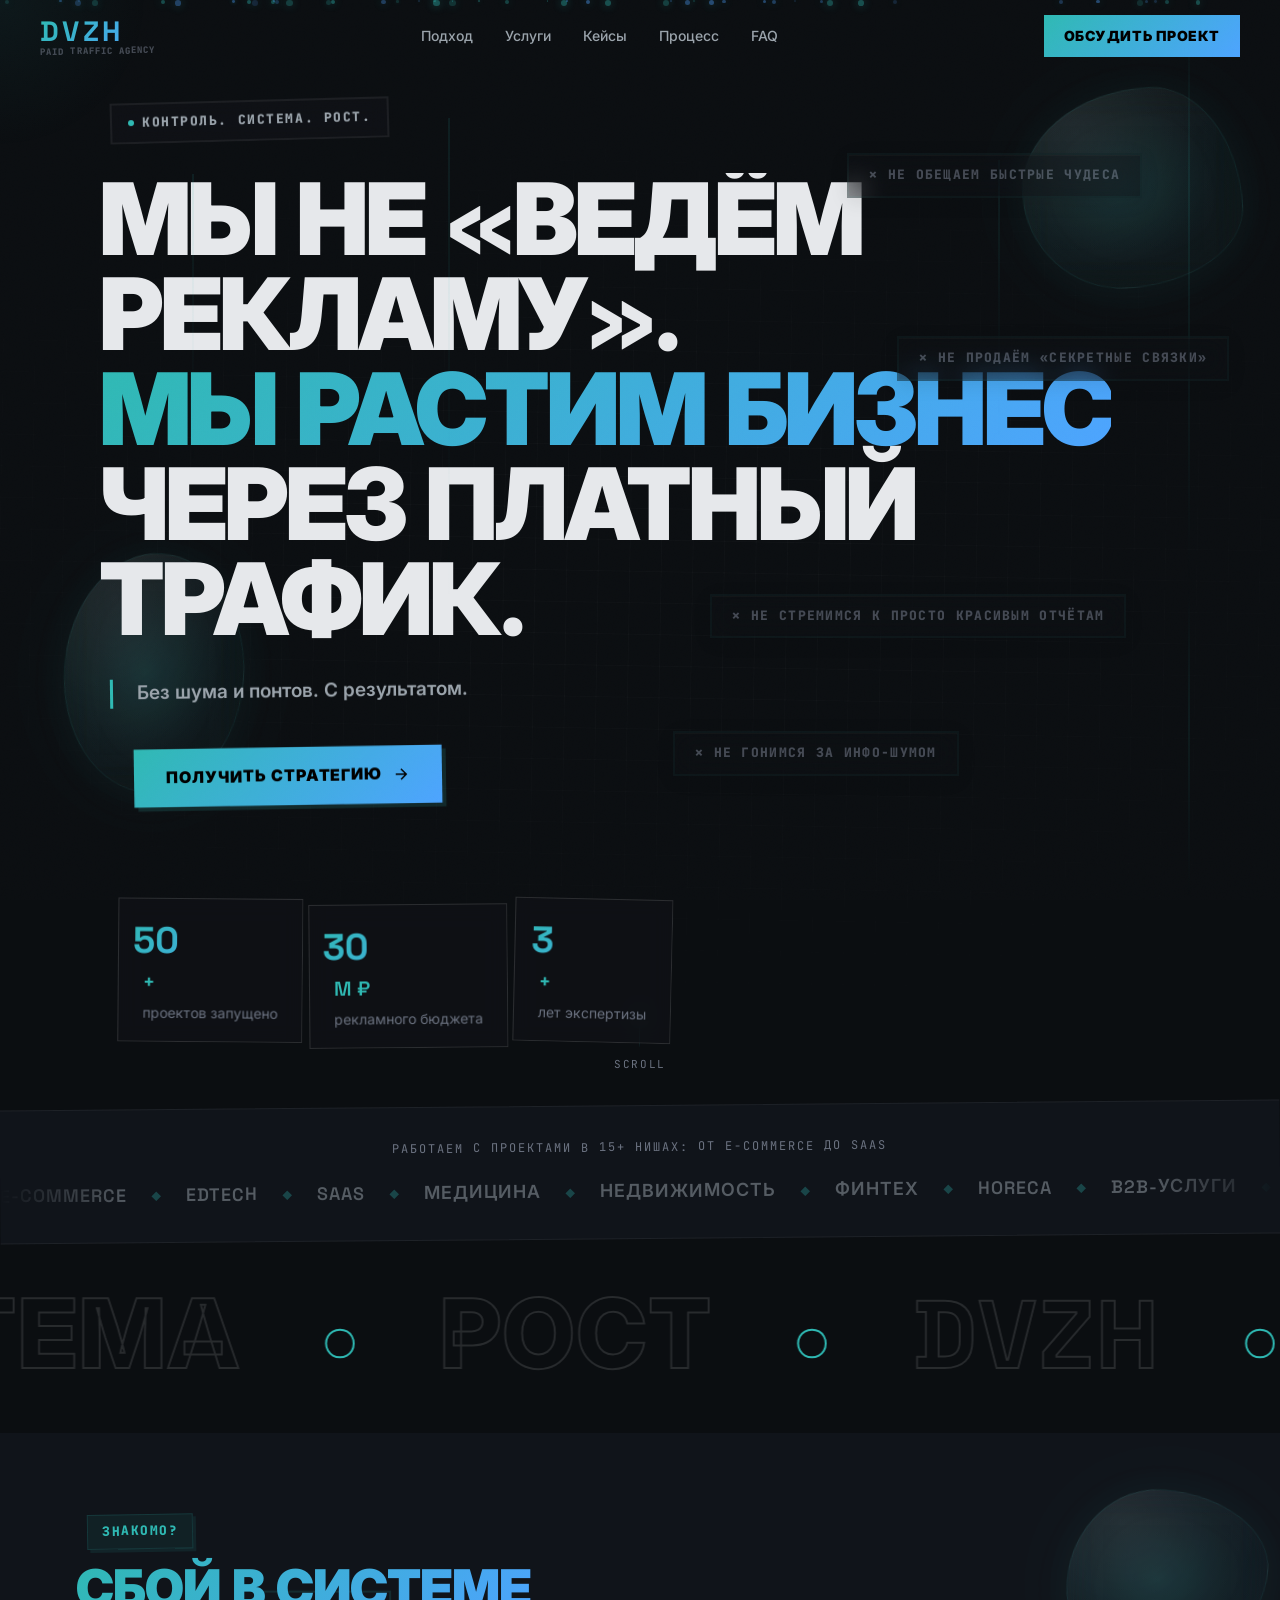
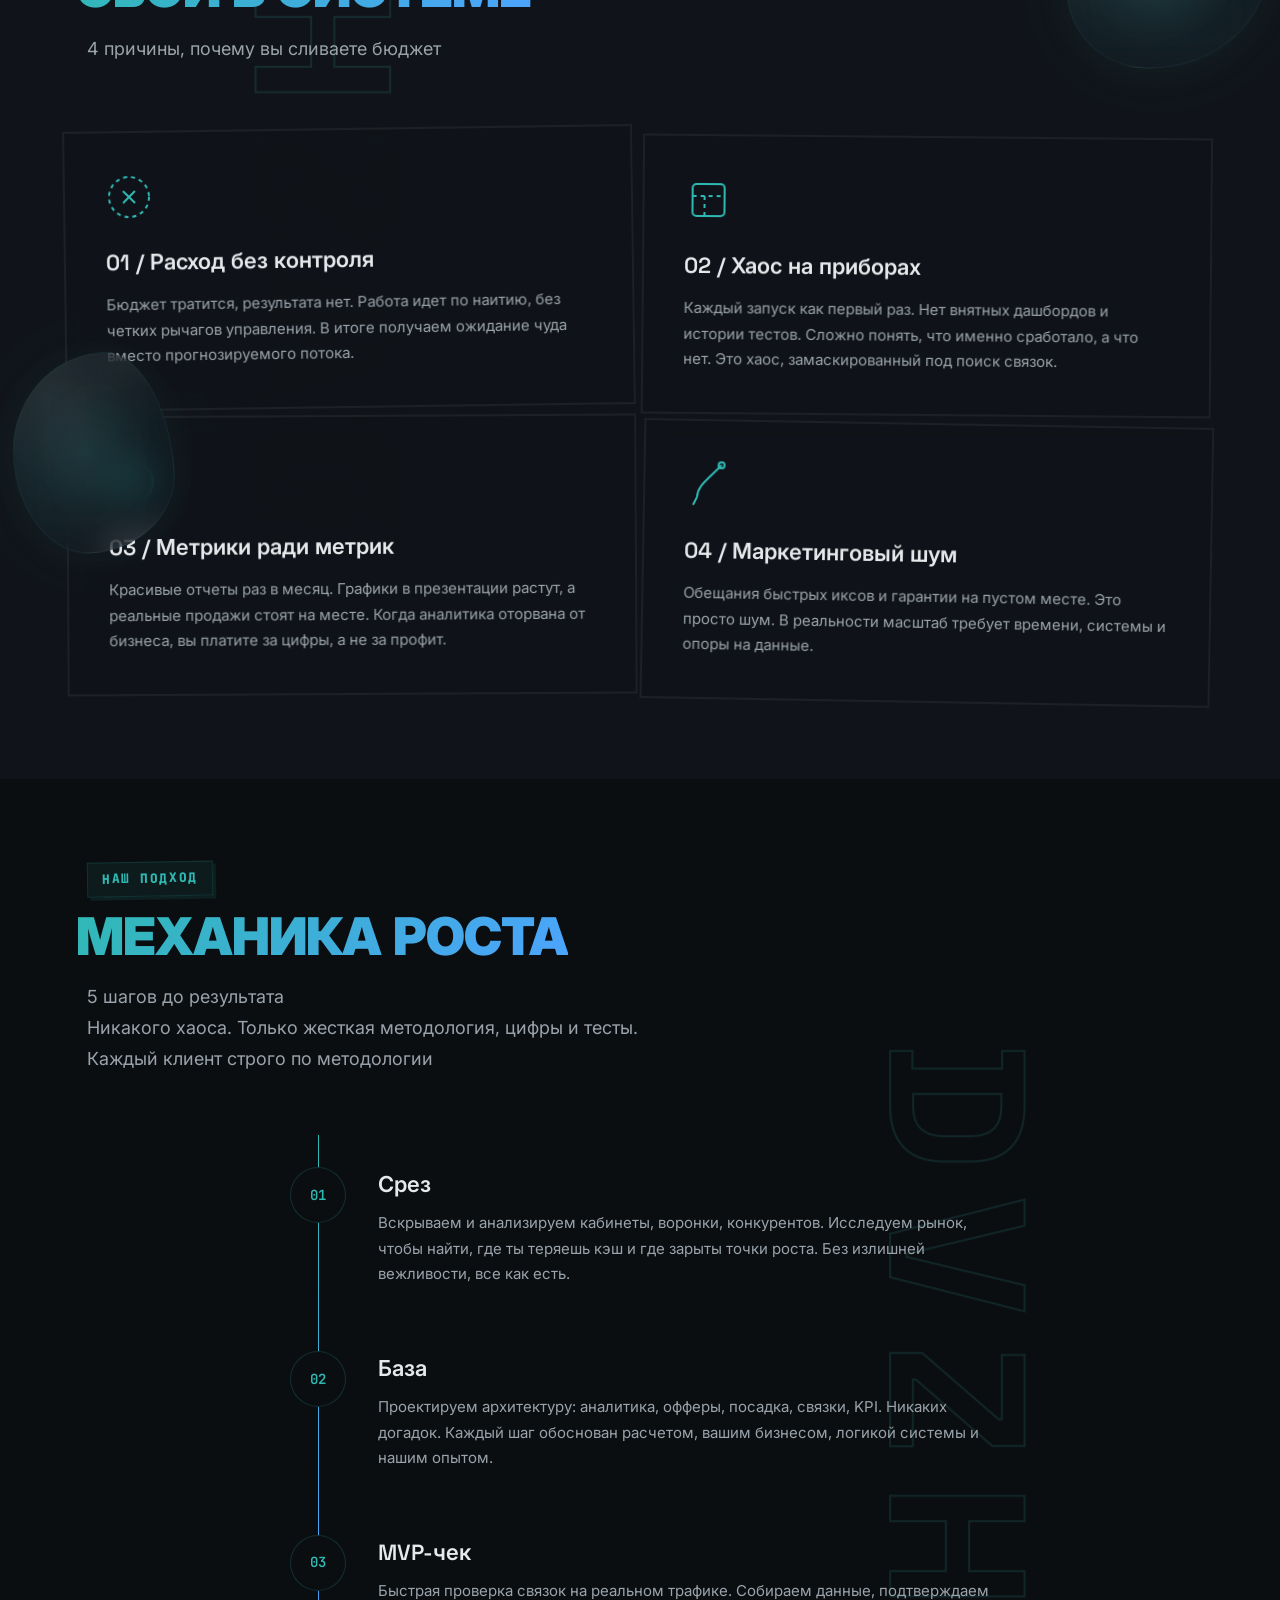
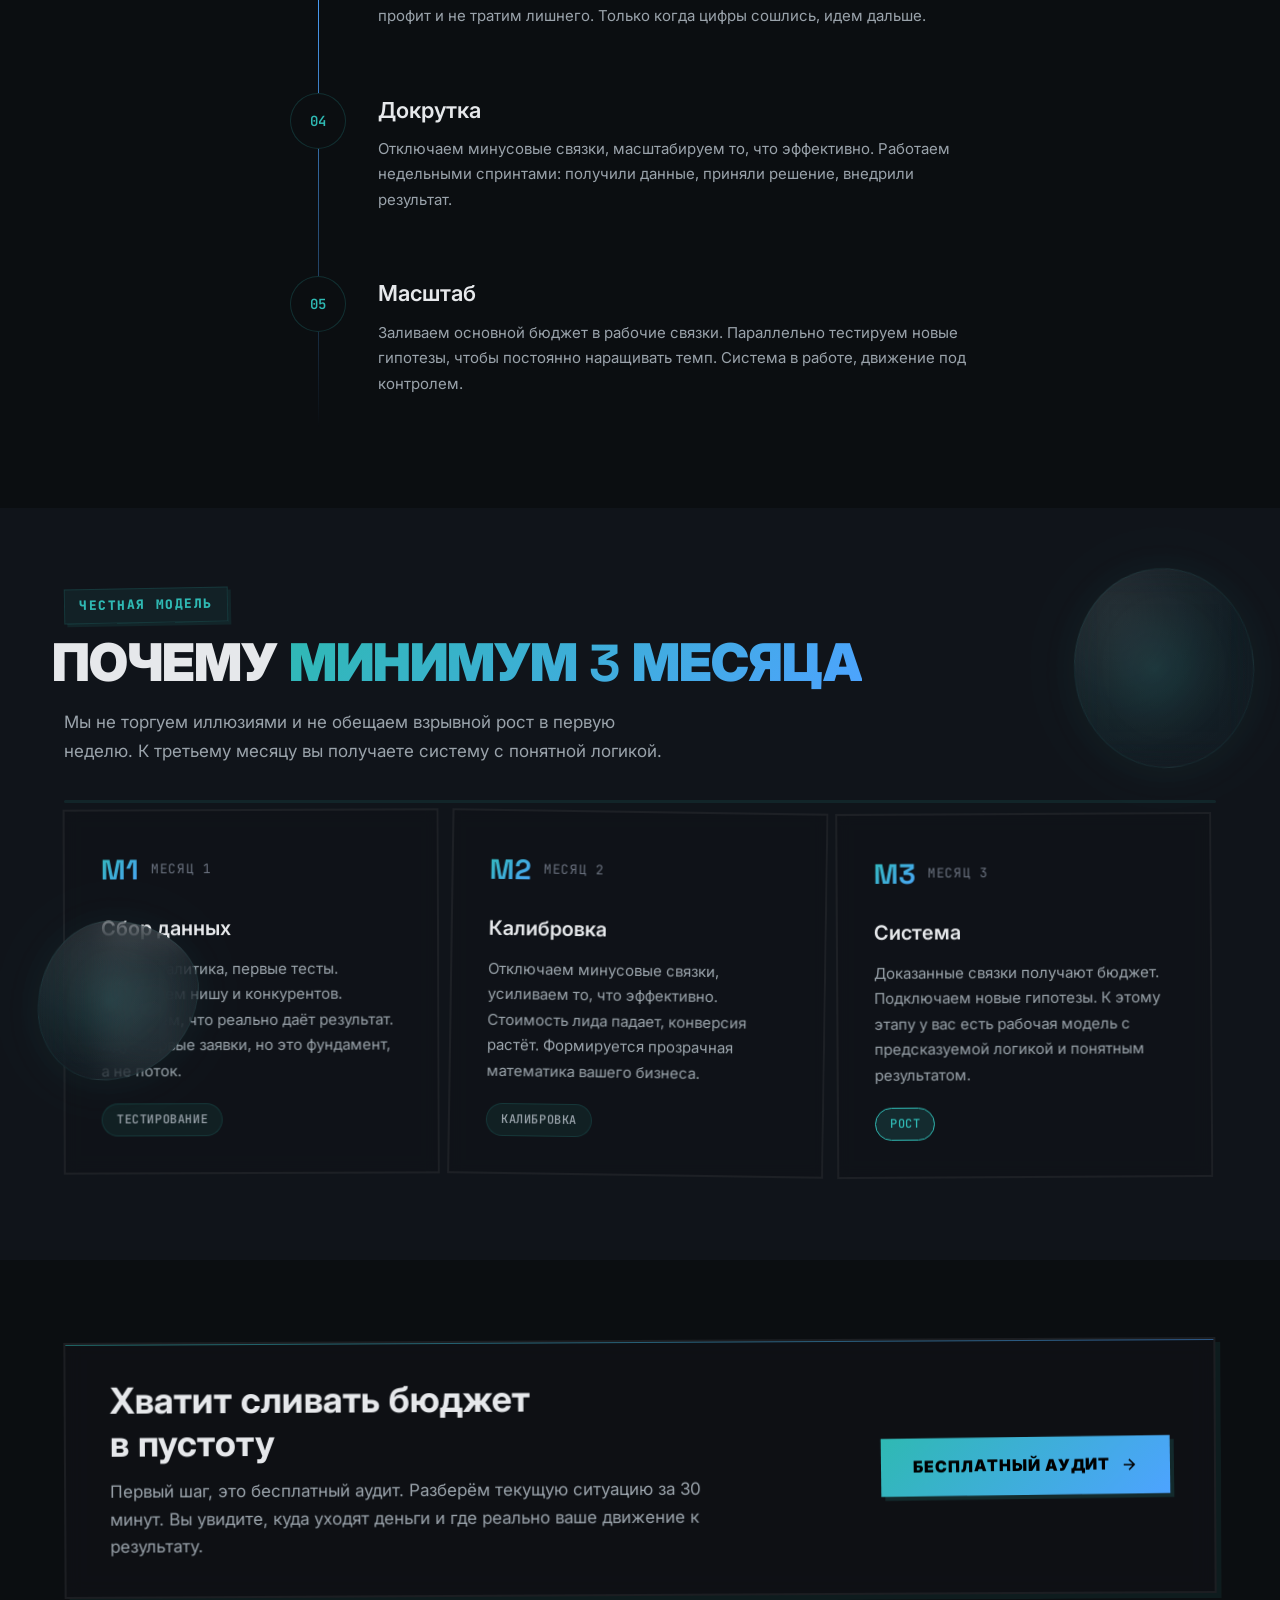
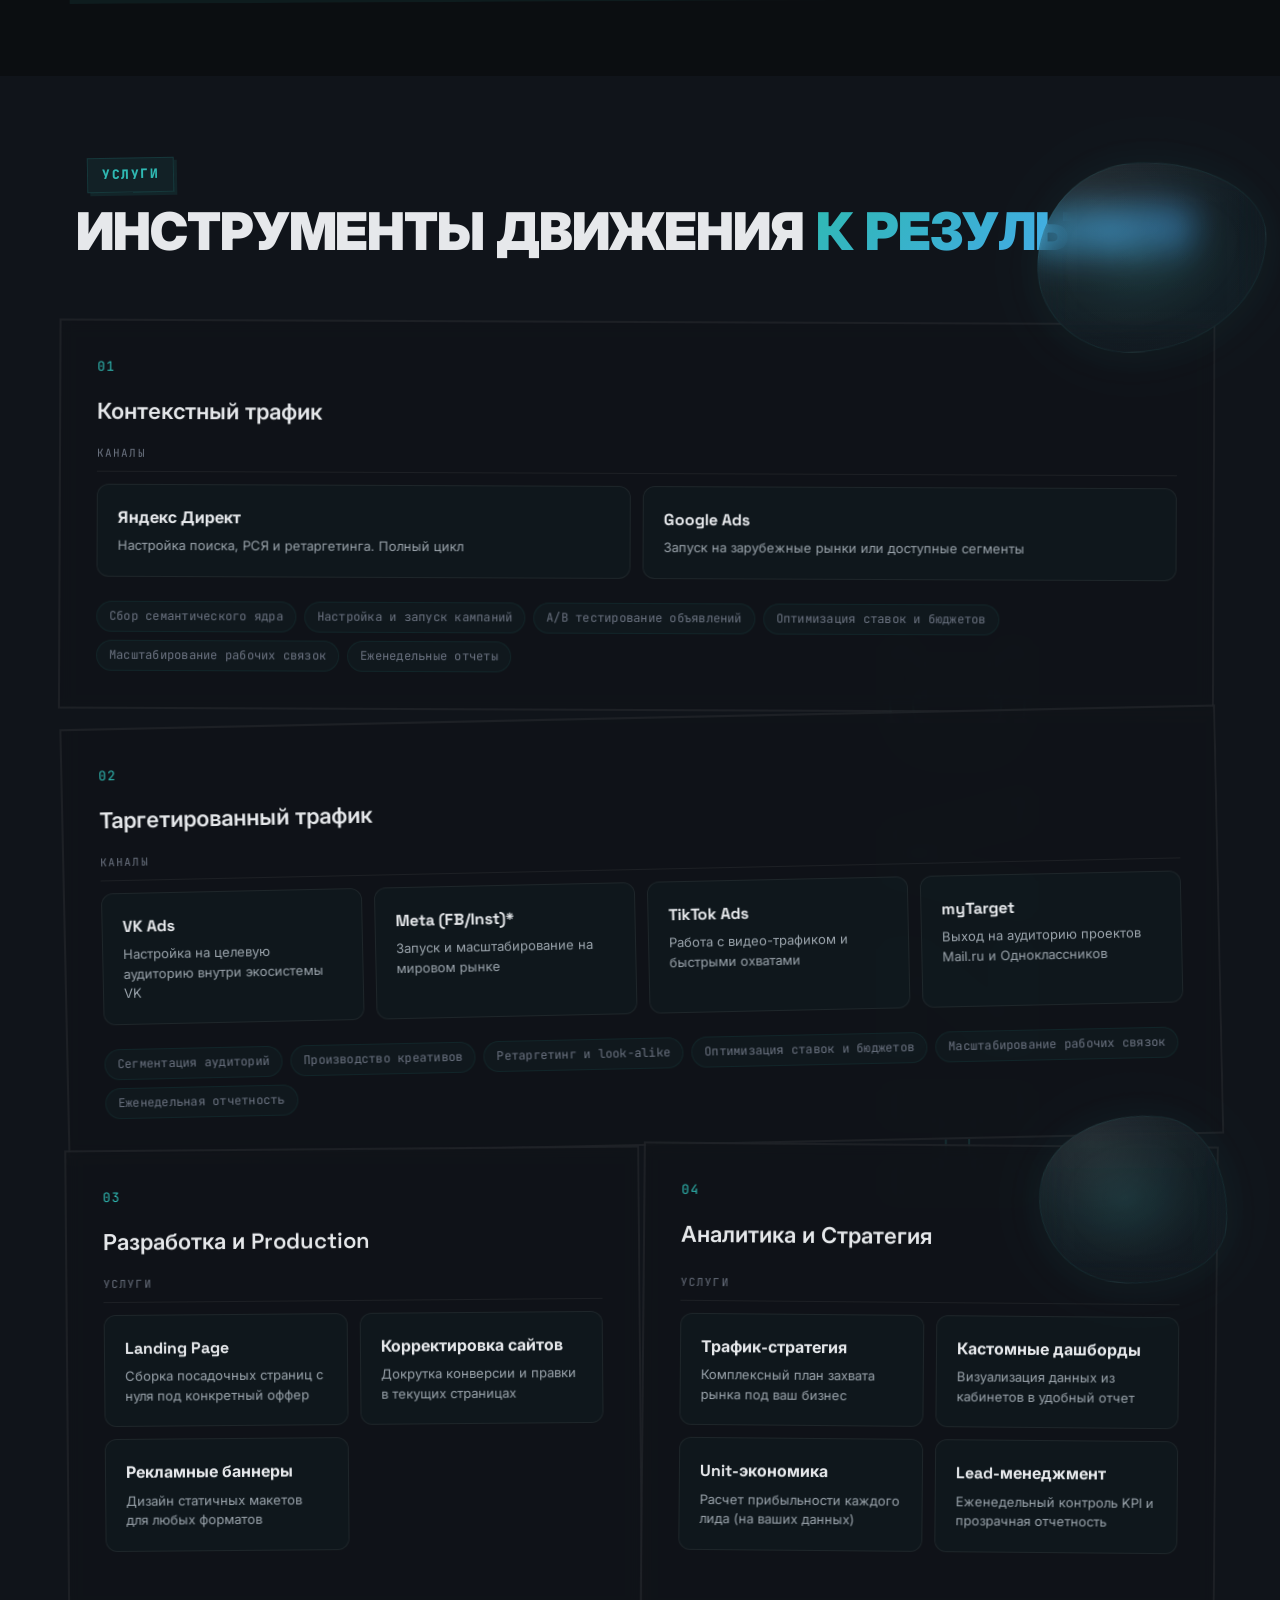
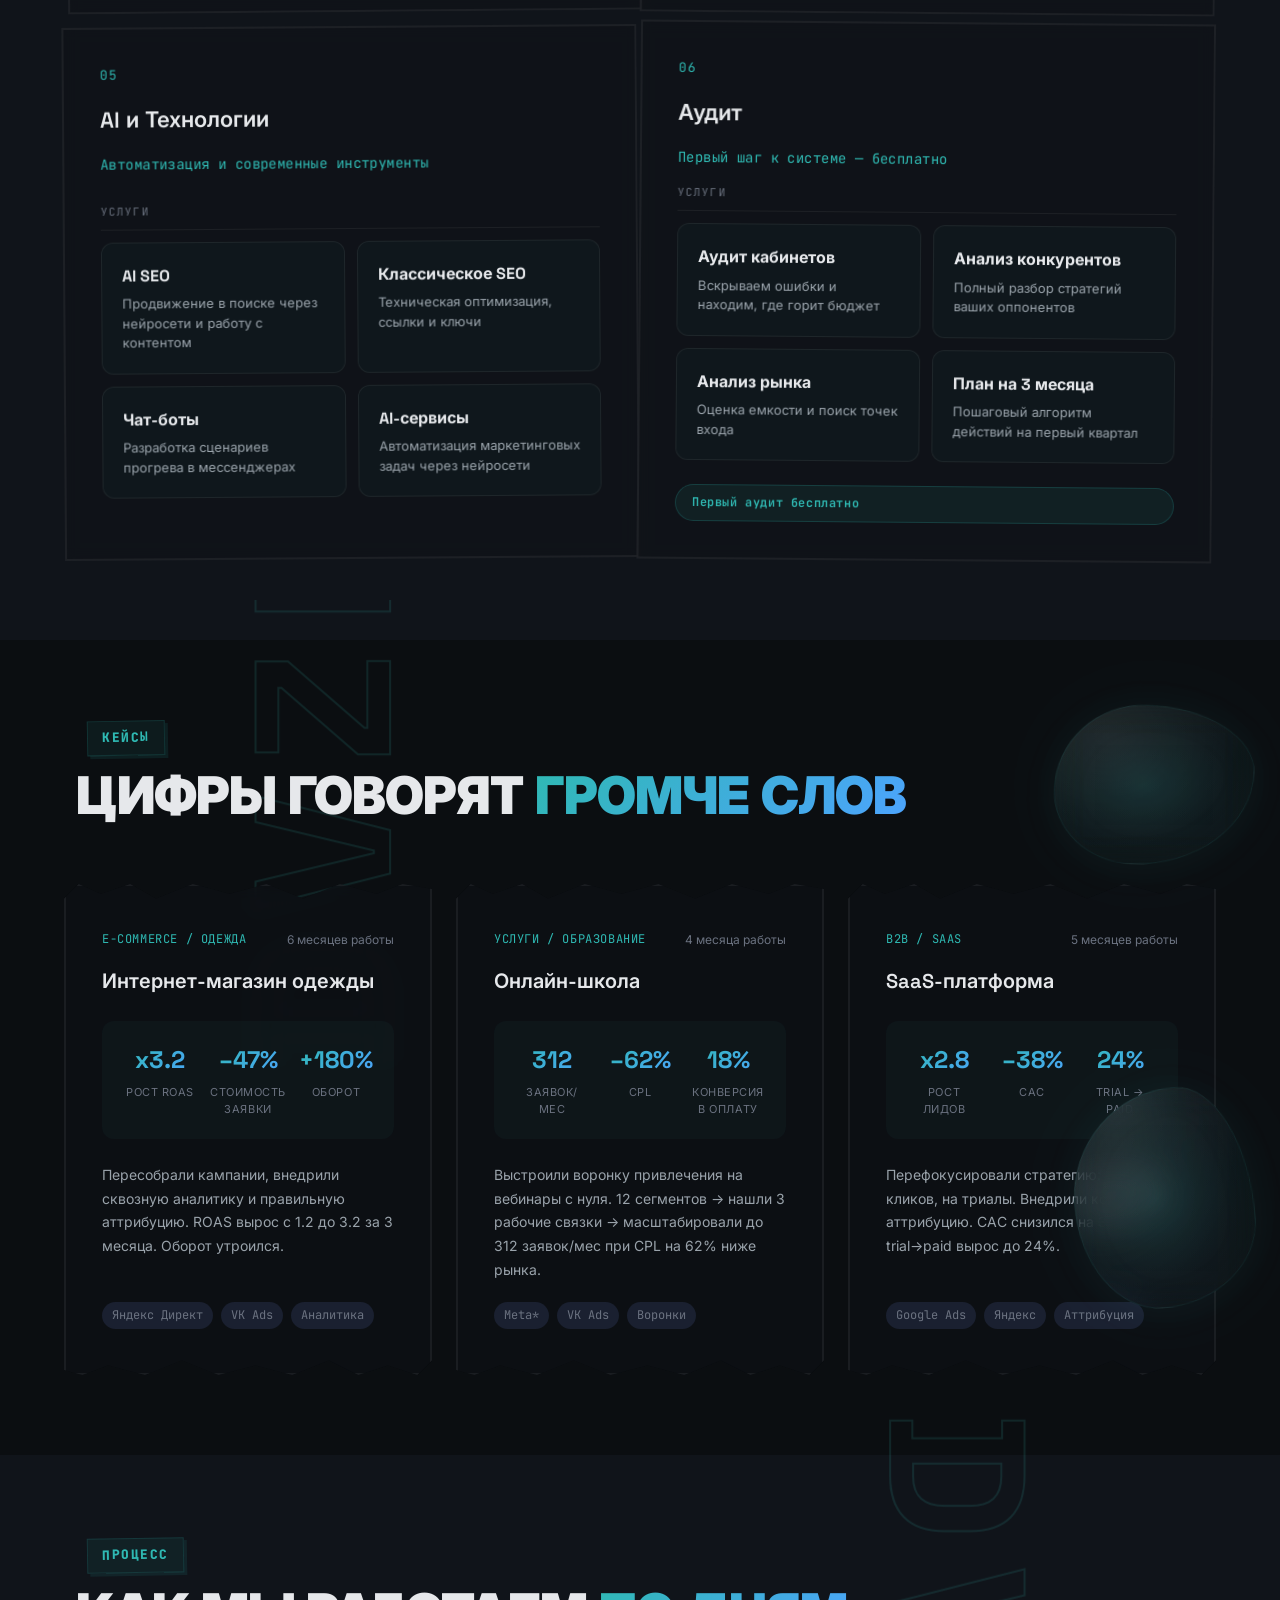
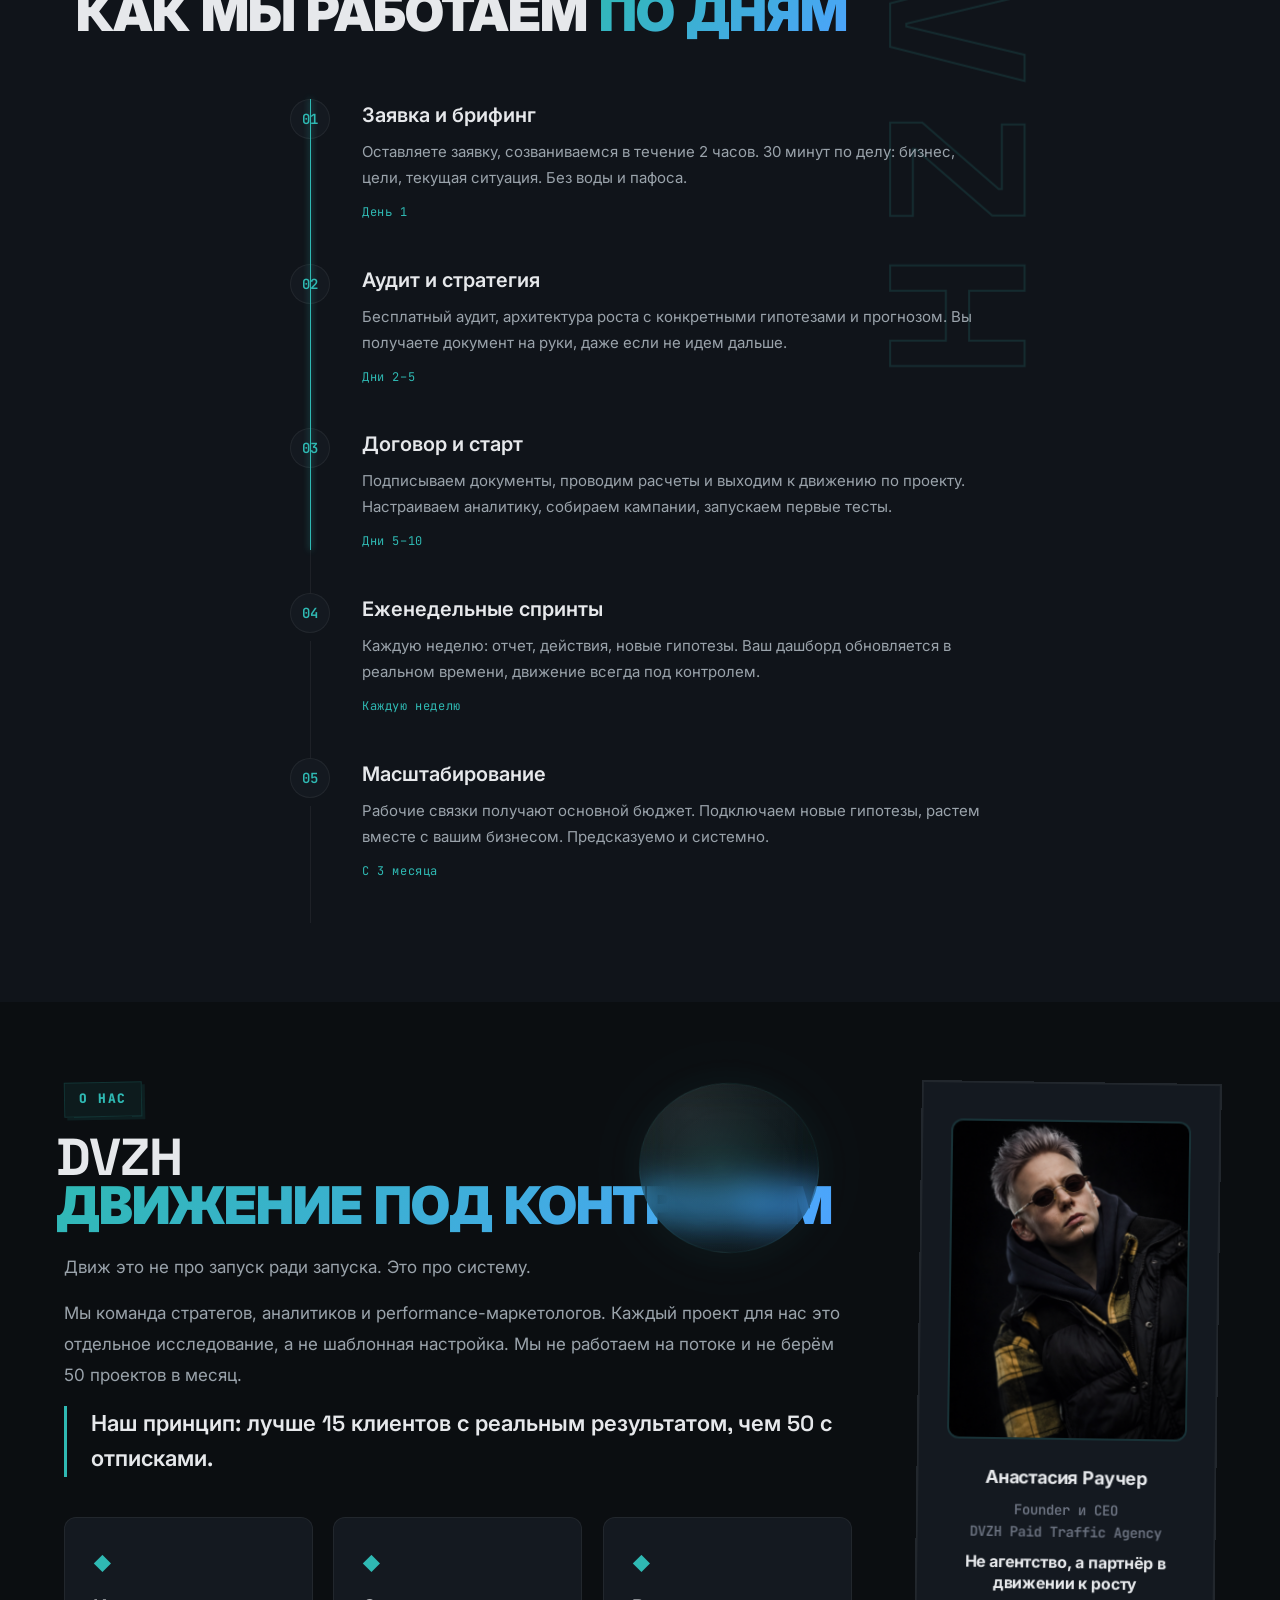
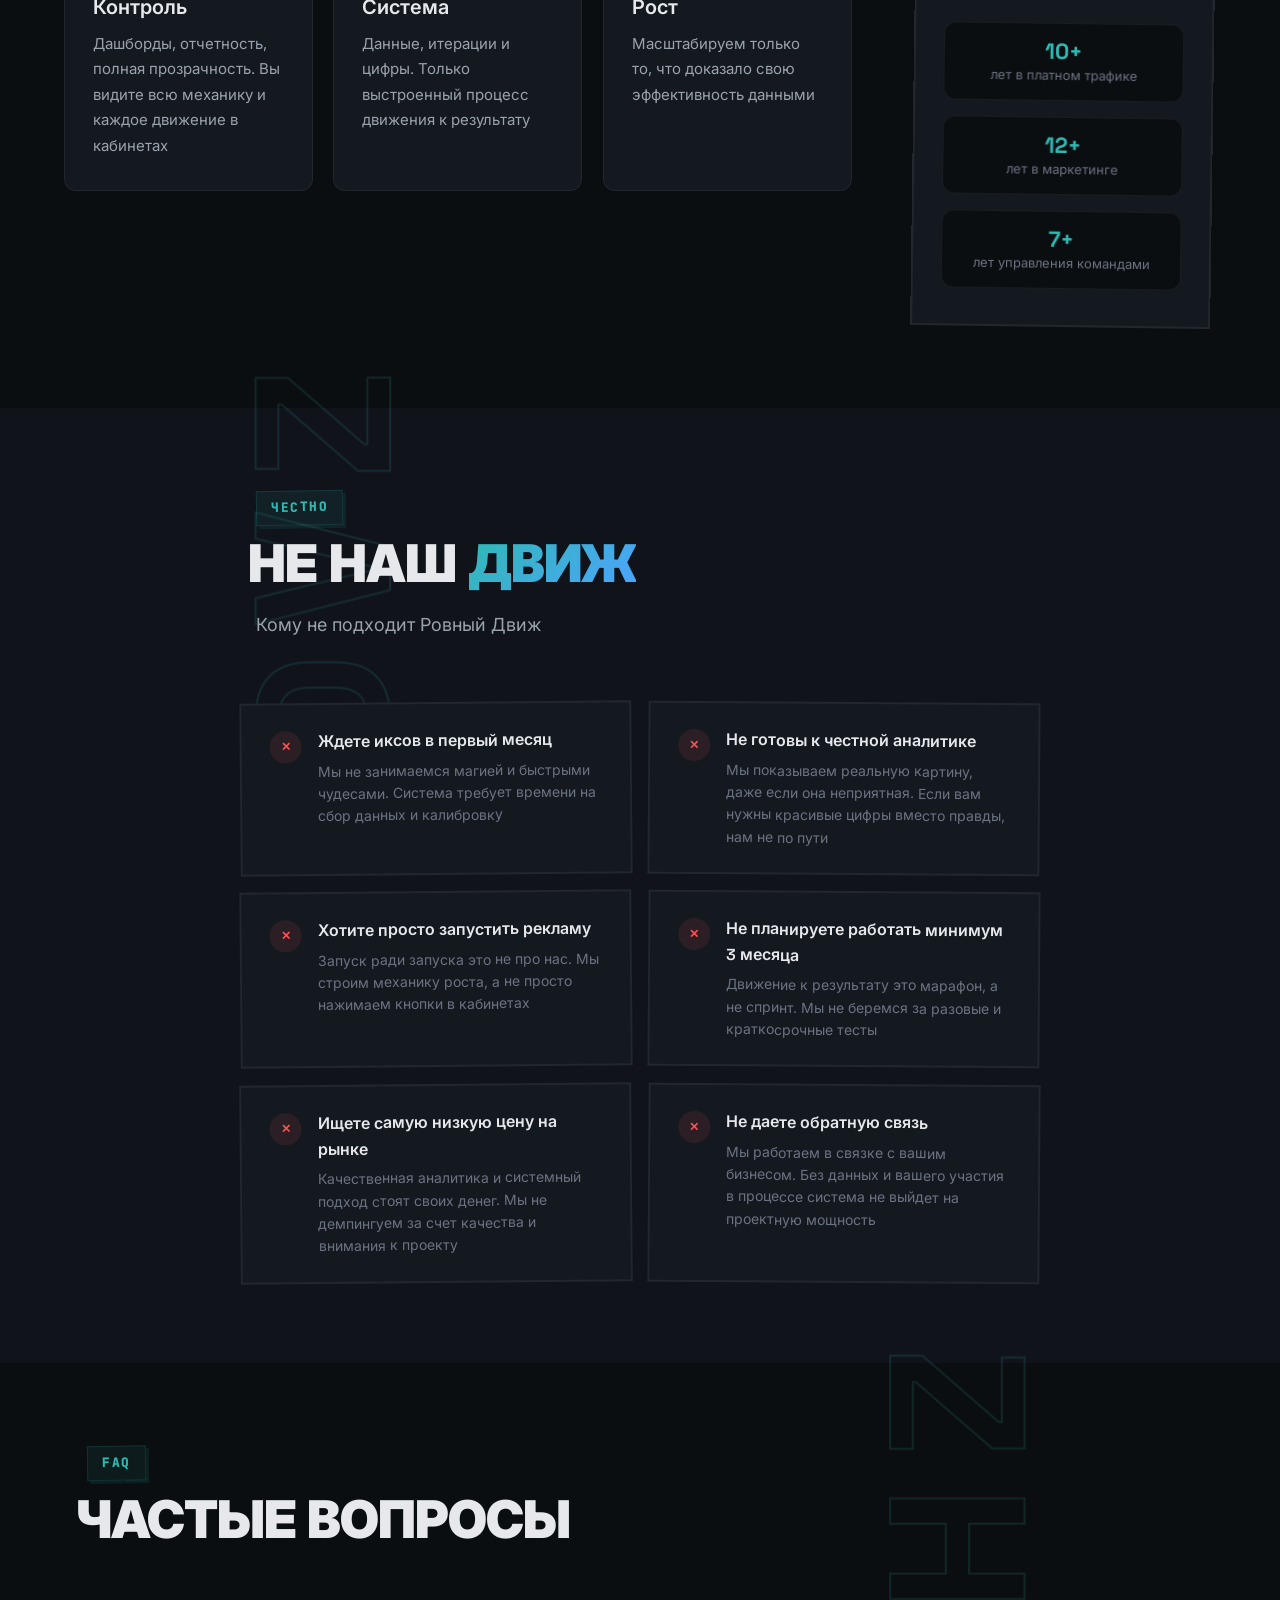
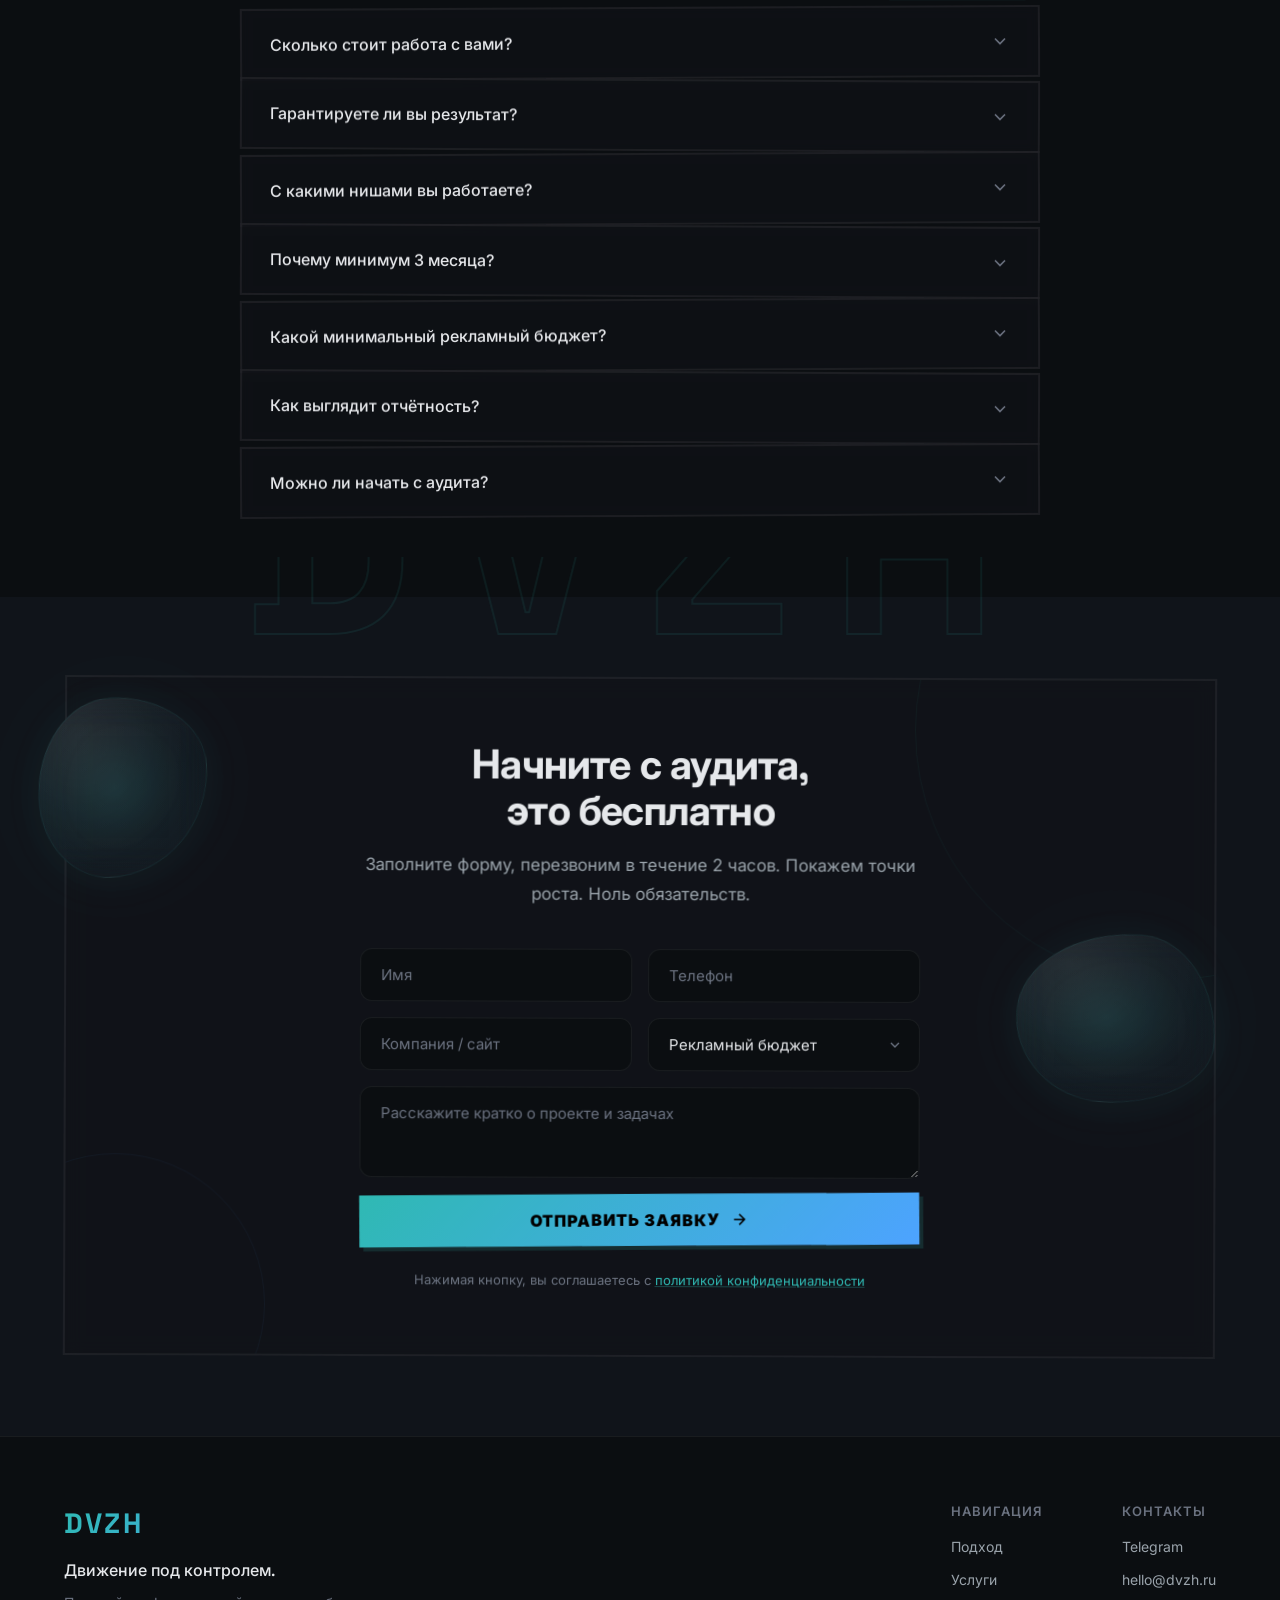
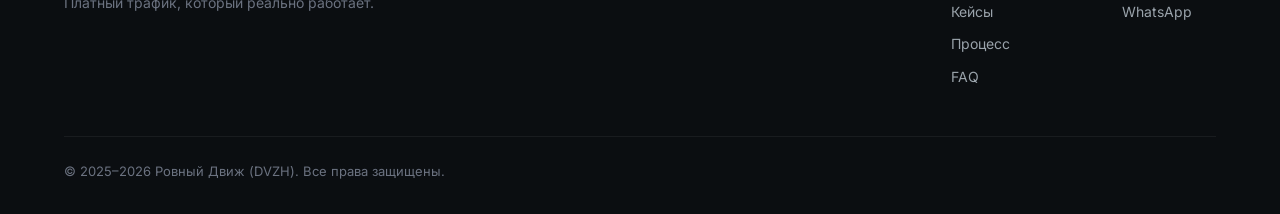
==== commit 990e755e: "Hide style/palette switchers for regular users, fix default to vstyle-collage" ====
--- a/index.html
+++ b/index.html
@@ -10,7 +10,7 @@
     <link href="https://fonts.googleapis.com/css2?family=Inter:wght@300;400;500;600;700;800;900&family=Space+Grotesk:wght@400;500;600;700&family=JetBrains+Mono:wght@400;500;600&family=Kalam:wght@400;700&display=swap" rel="stylesheet">
     <link rel="stylesheet" href="styles.css">
 </head>
-<body class="vstyle-monolith">
+<body class="vstyle-collage">
 
     <!-- ============================================ -->
     <!-- SHOWCASE PANEL — Visual Style & Palette Viewer -->
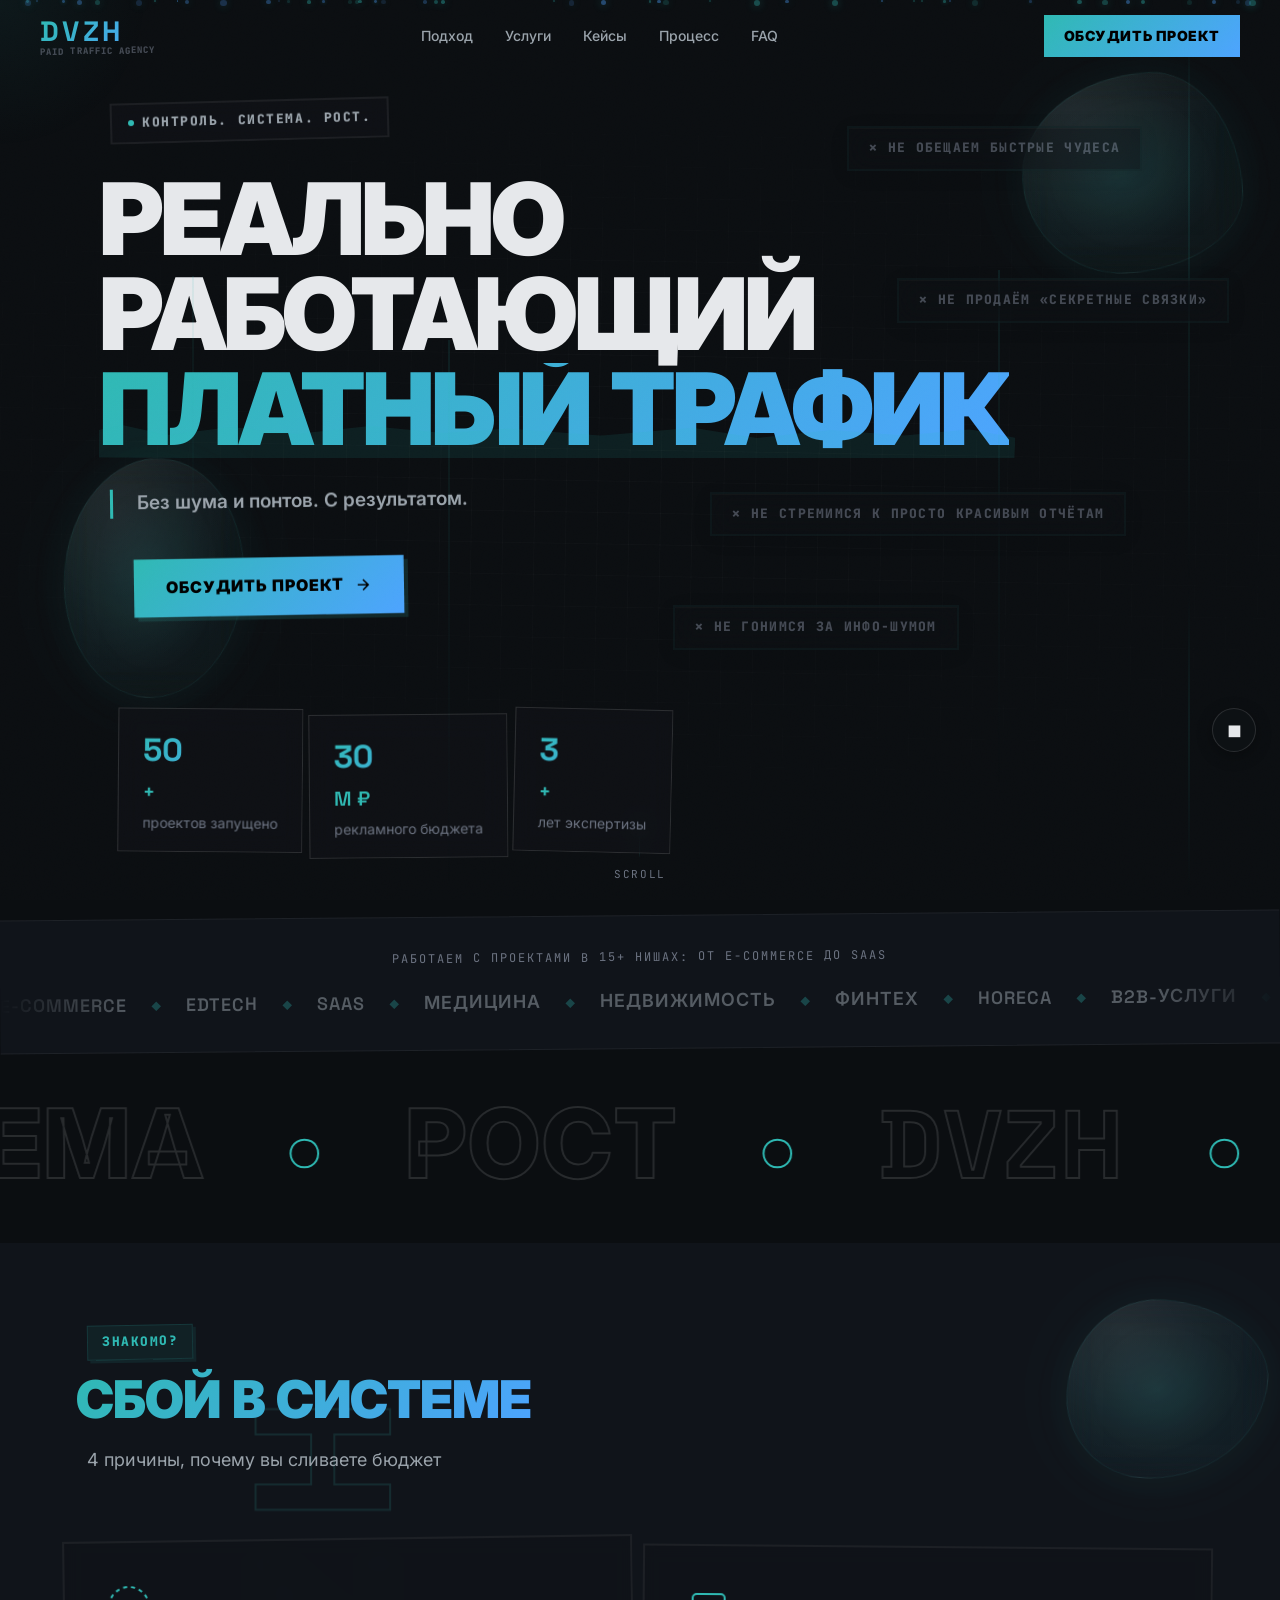
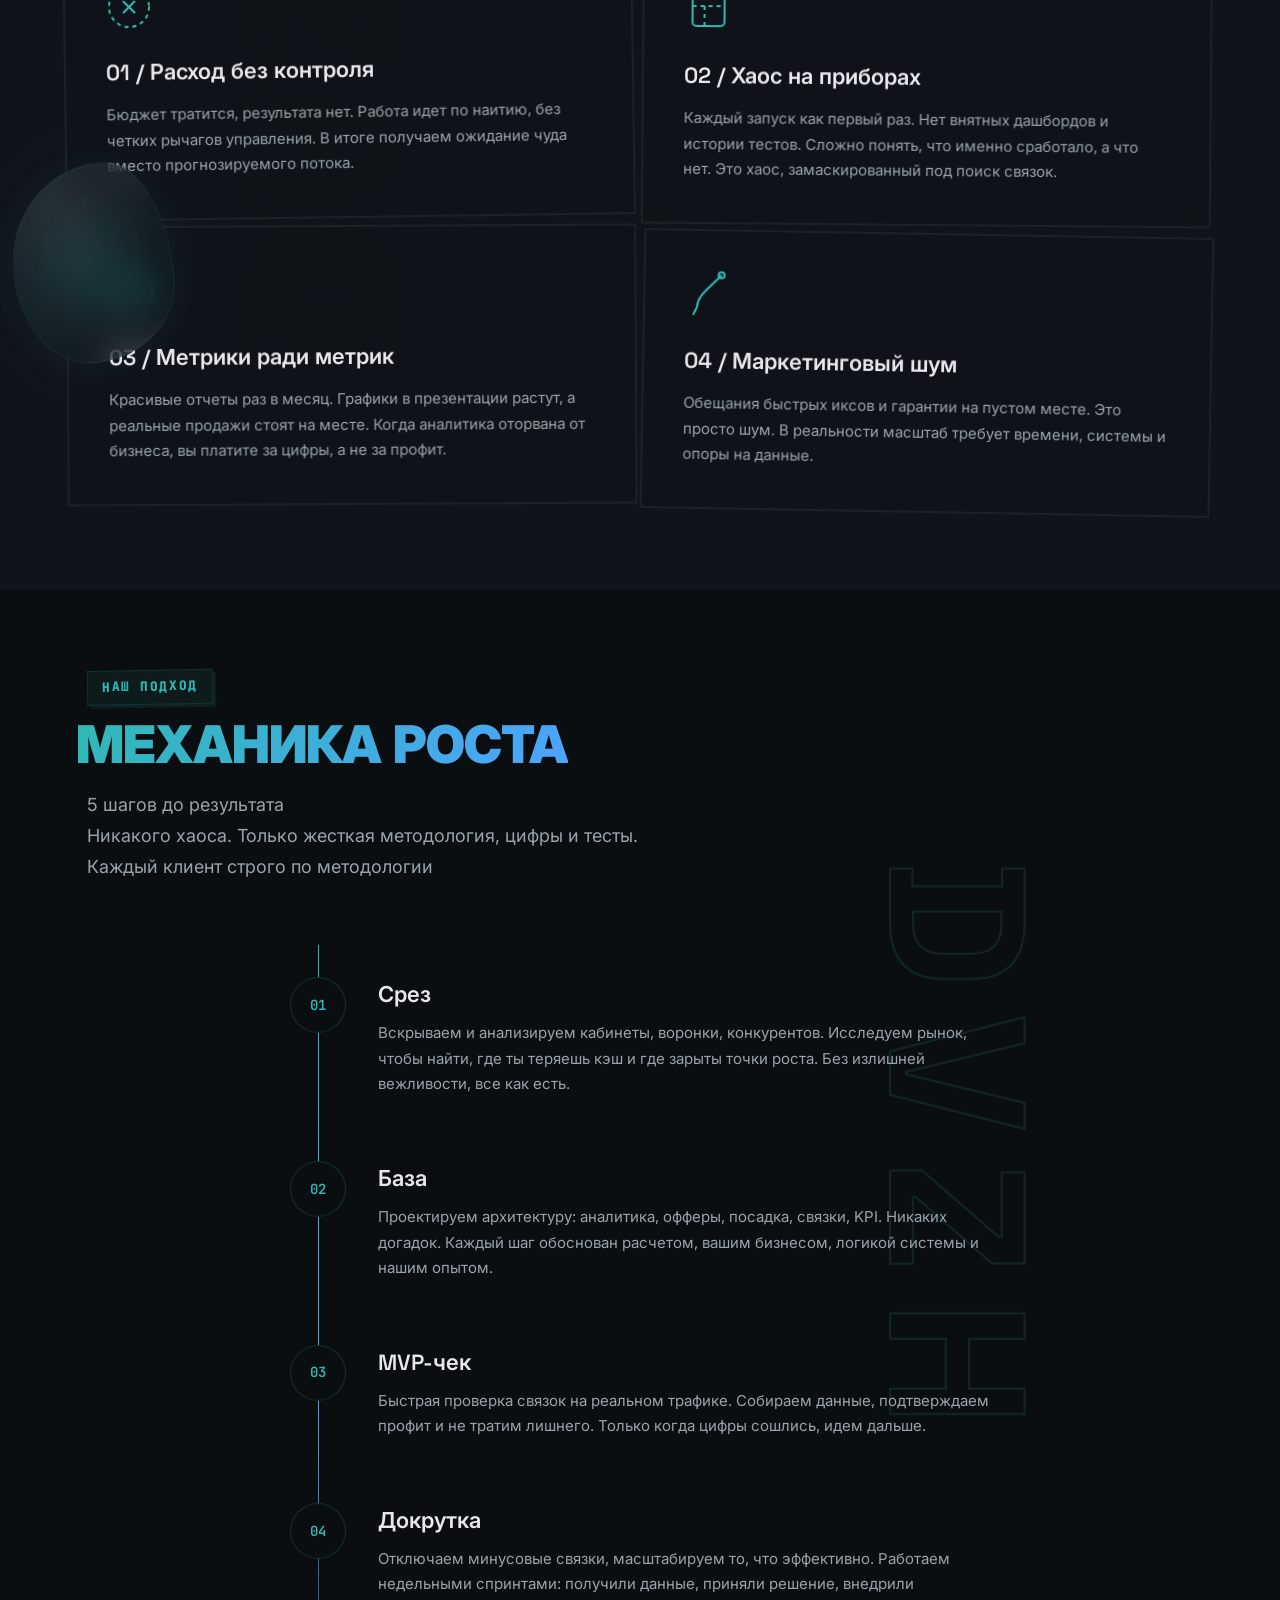
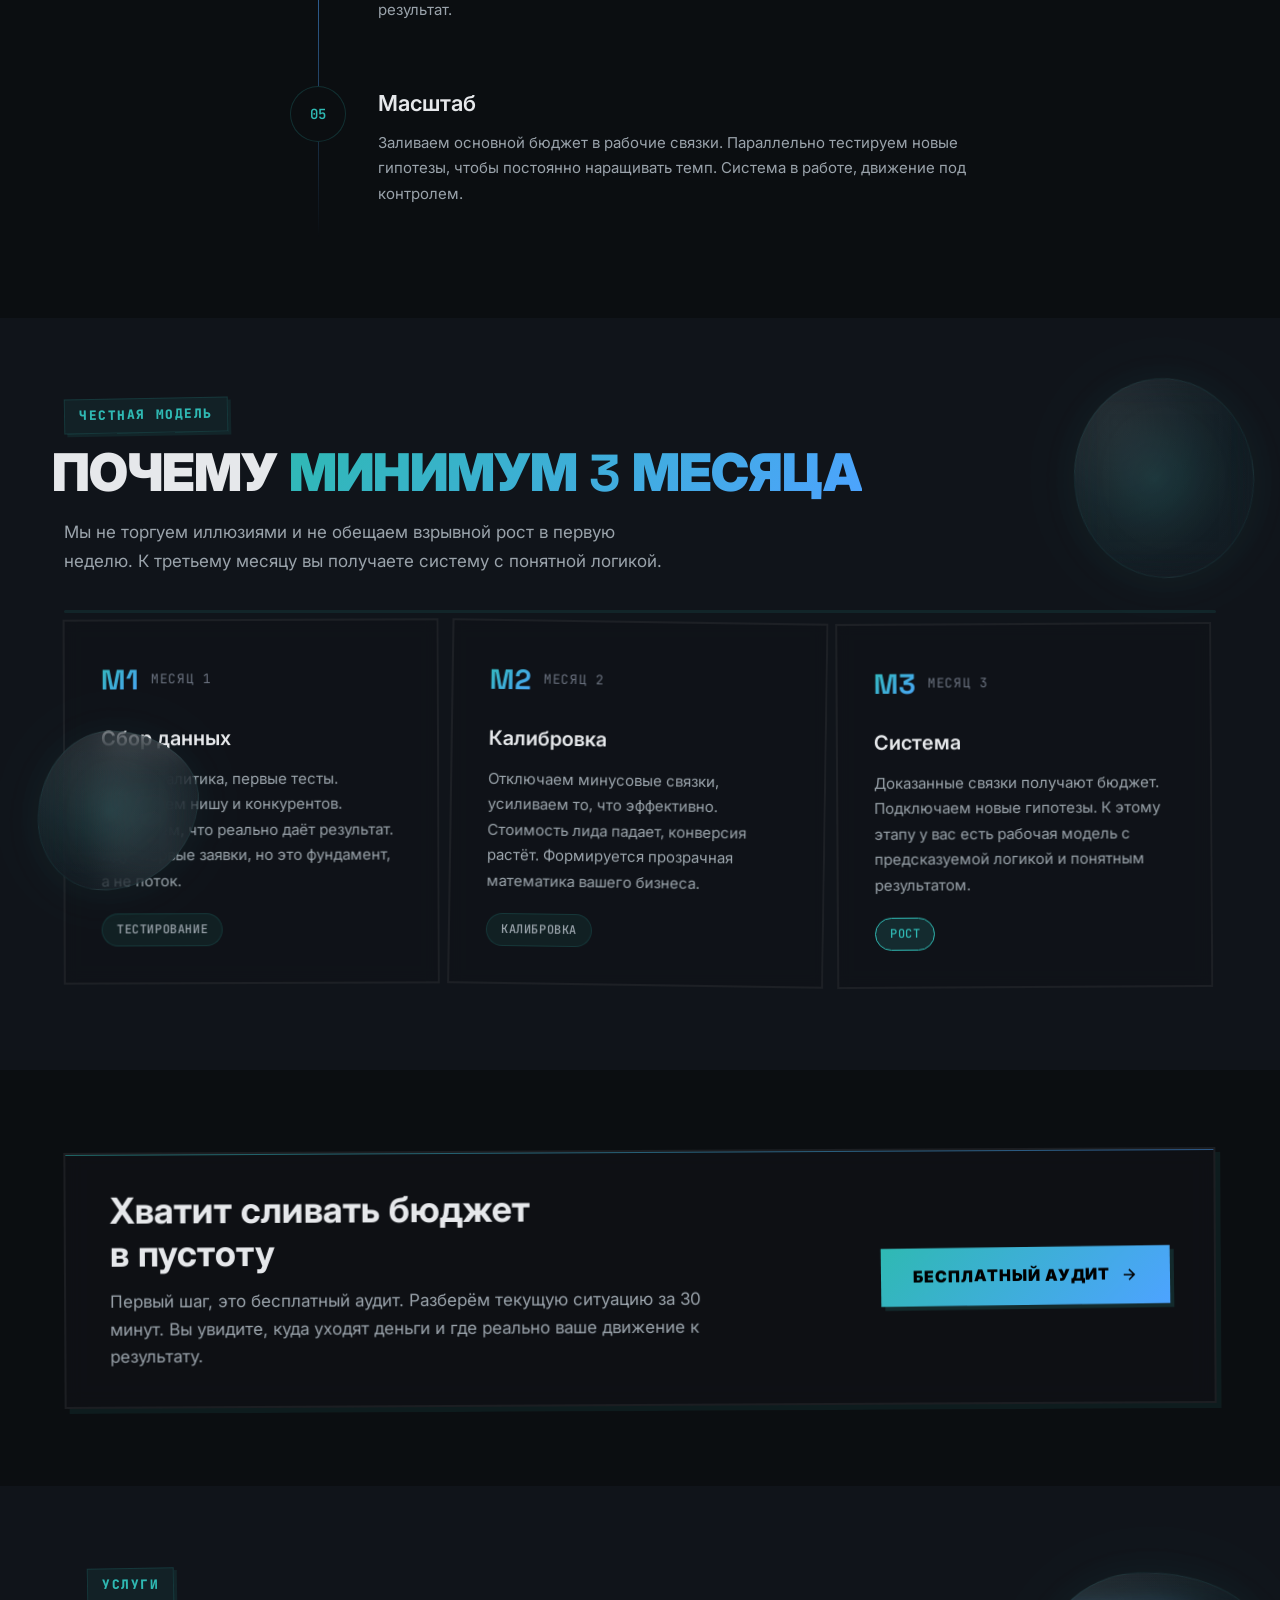
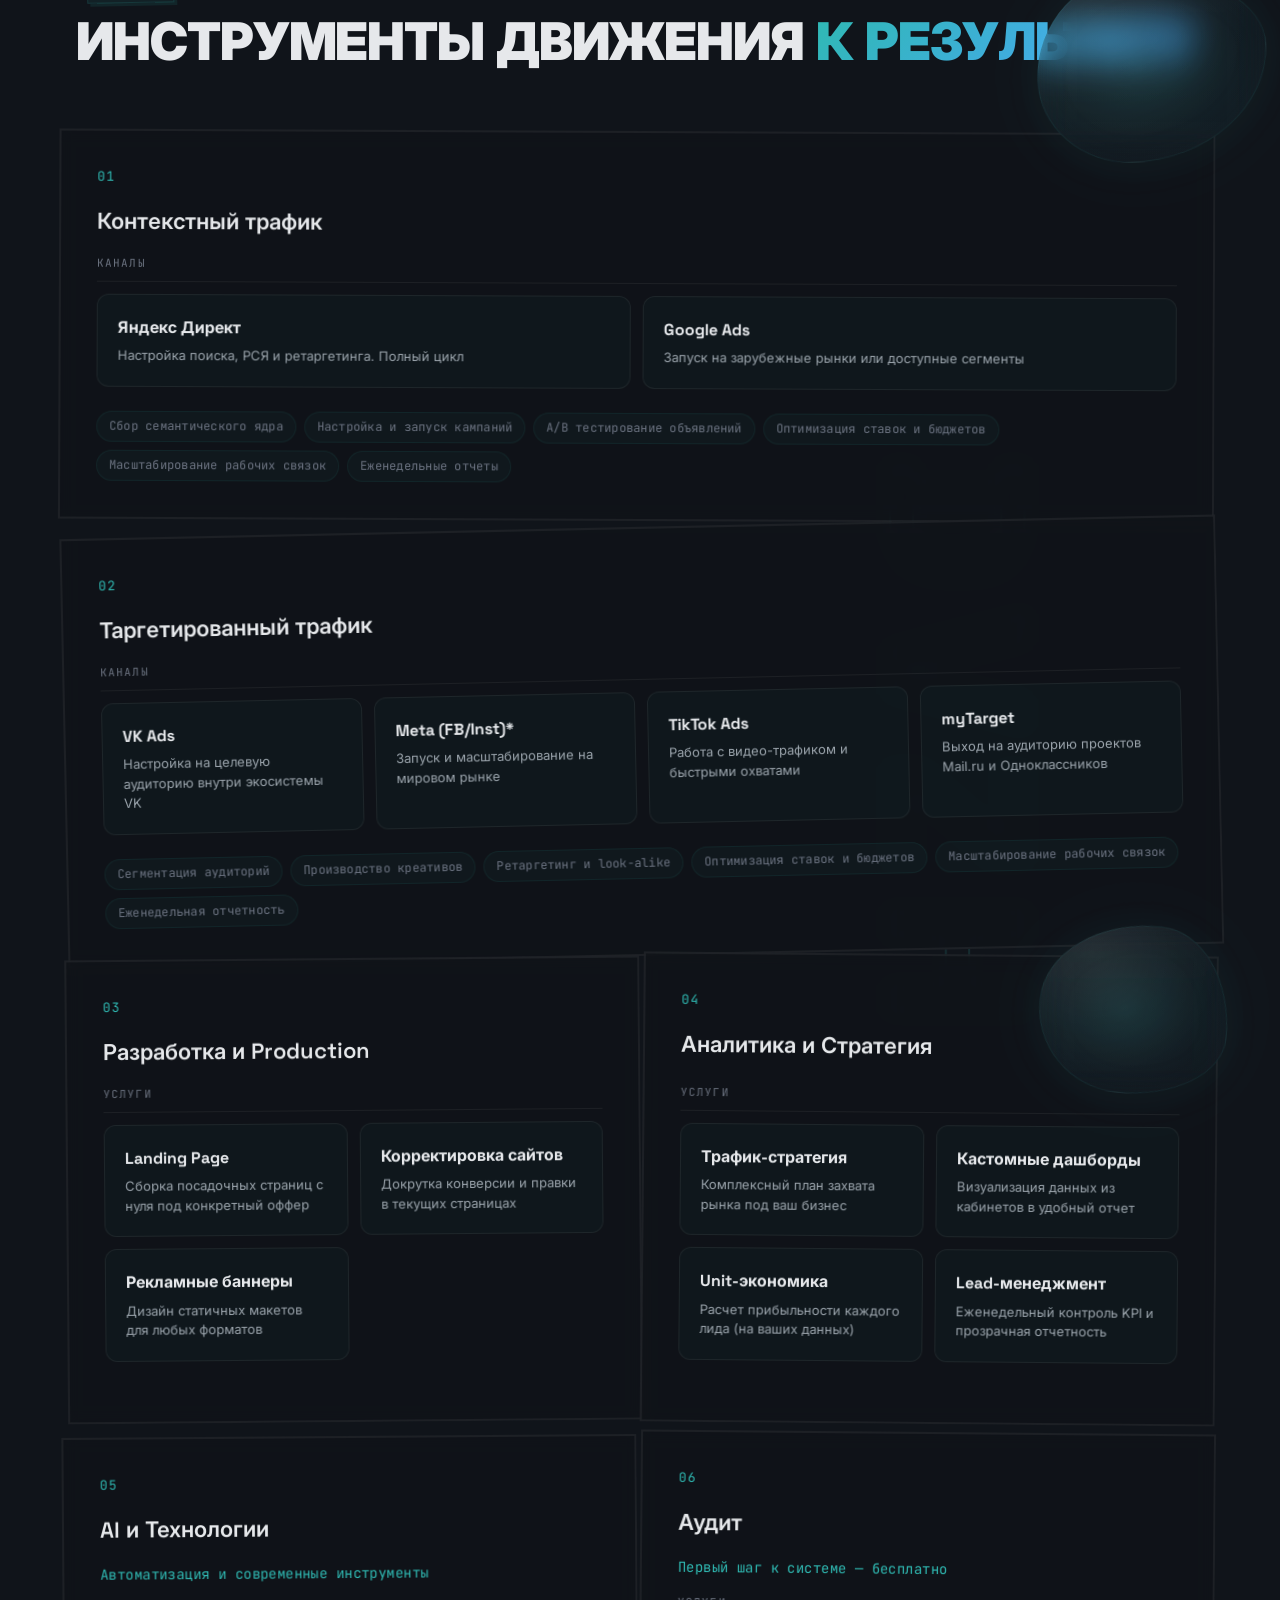
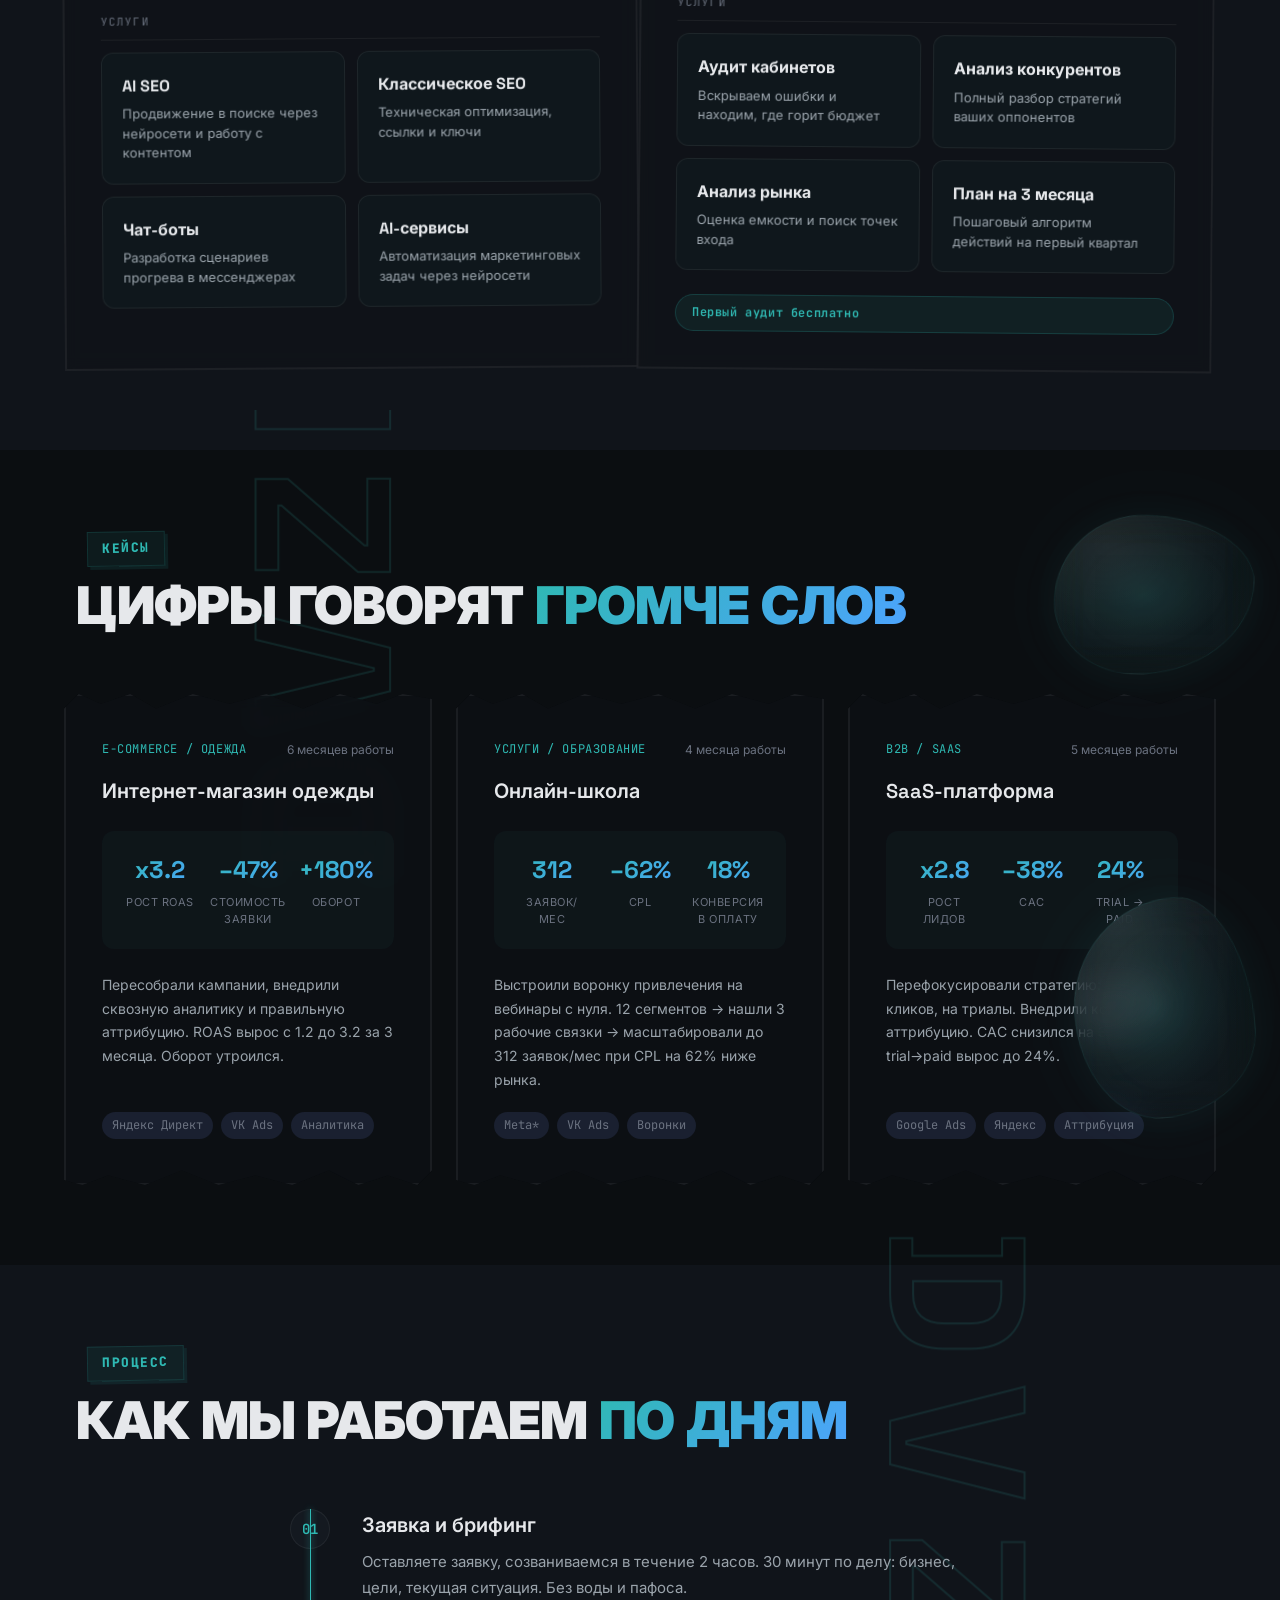
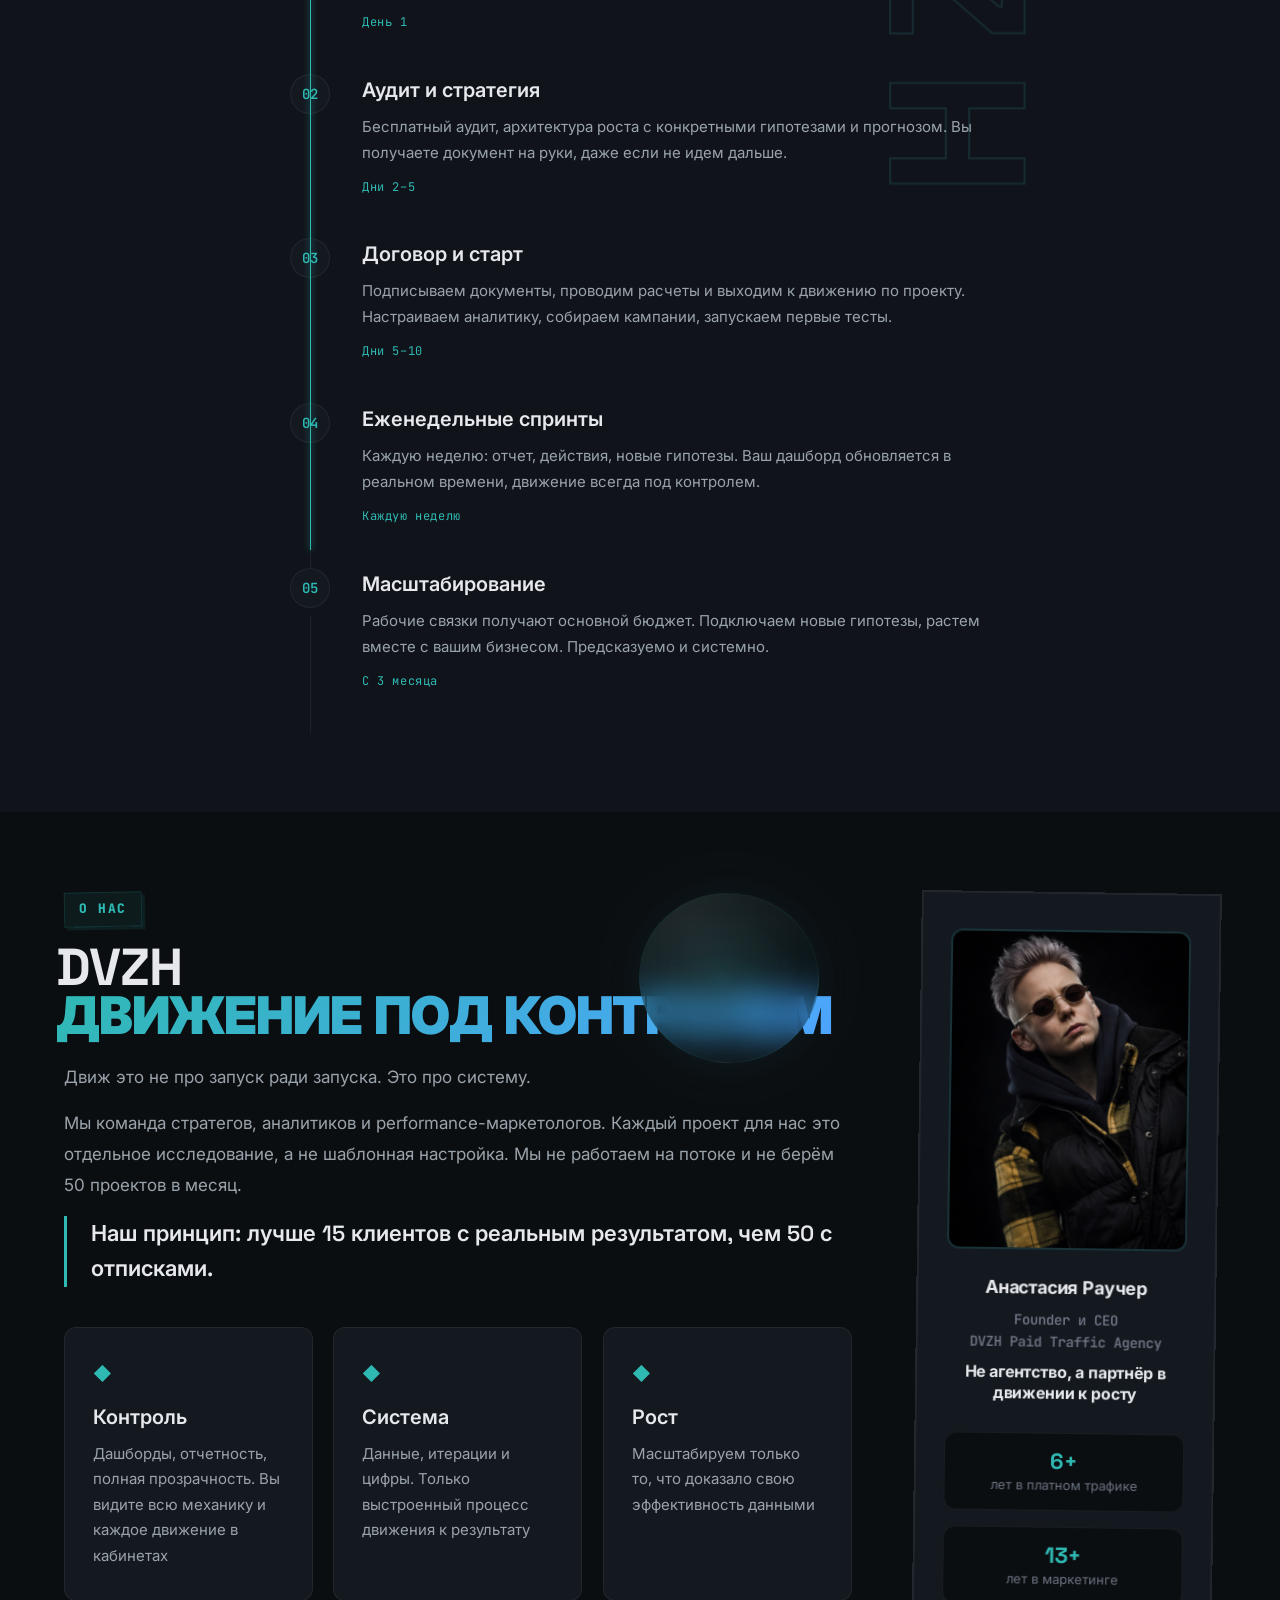
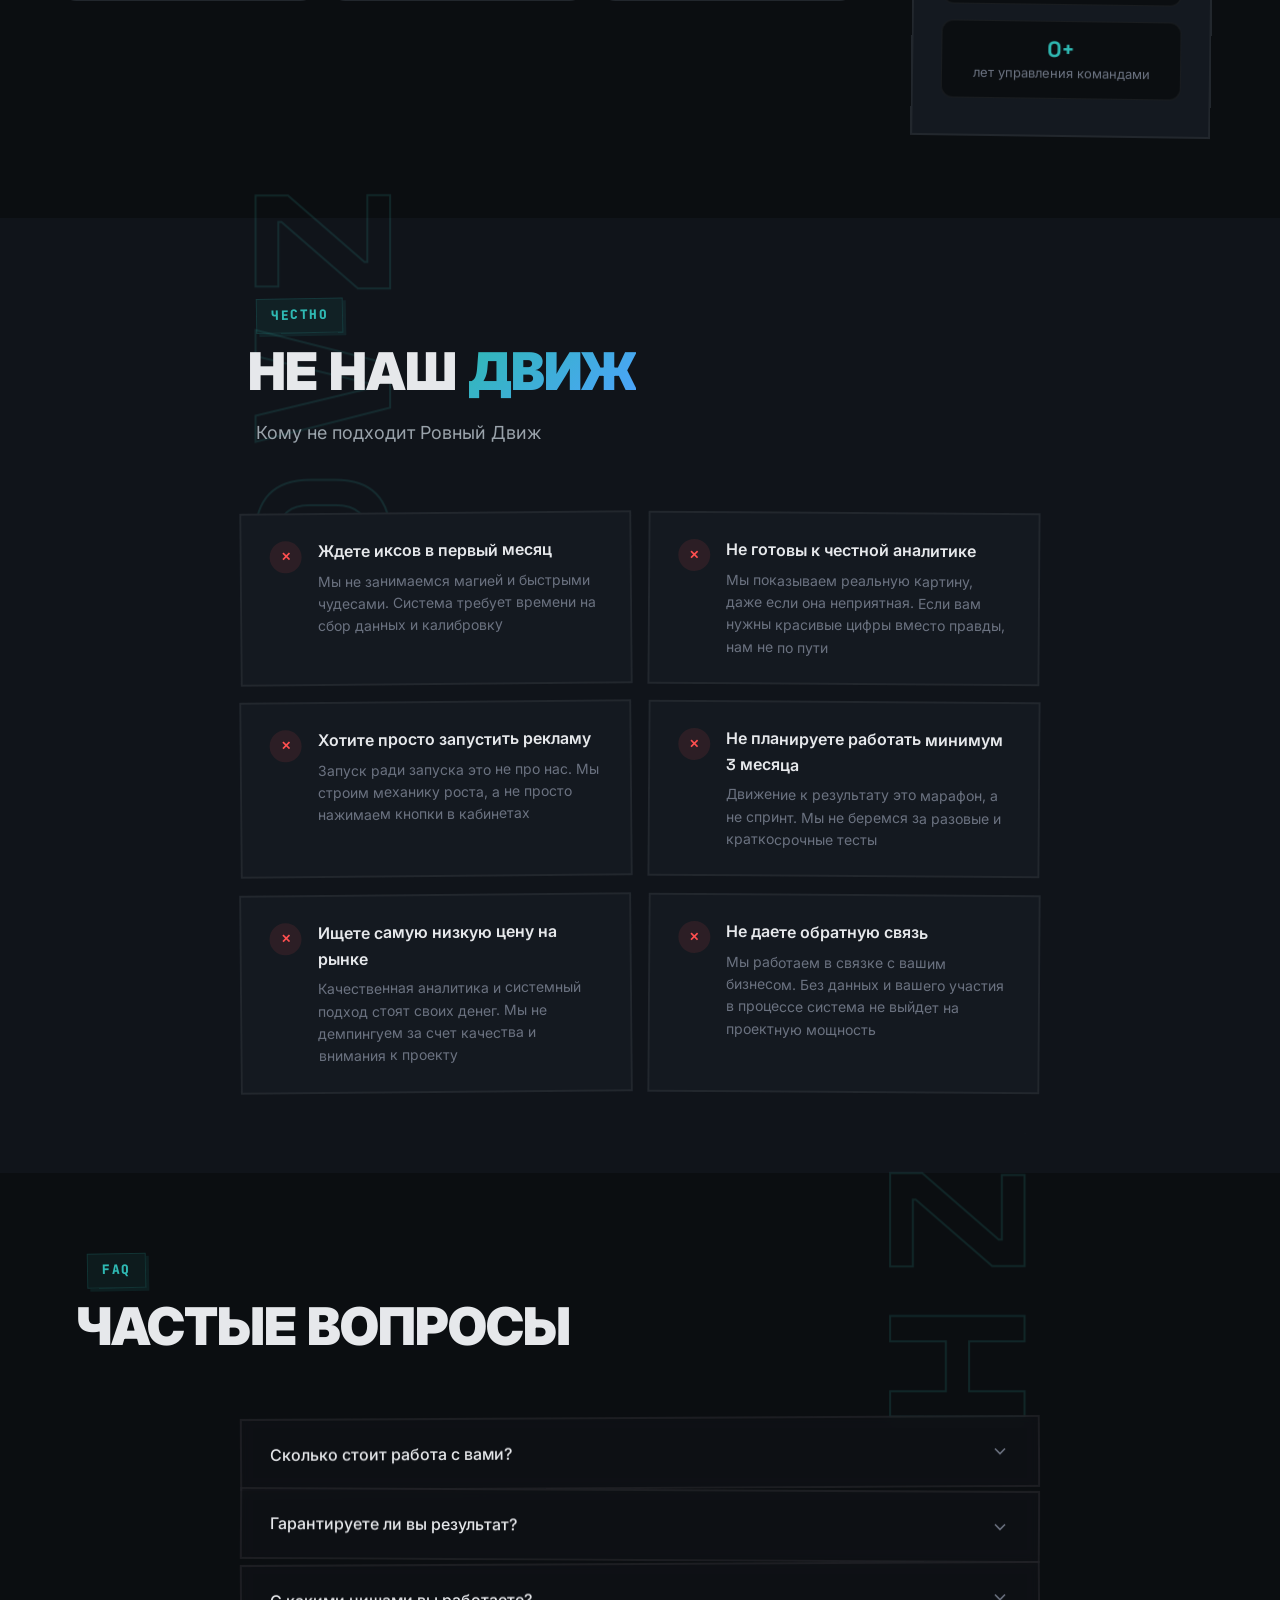
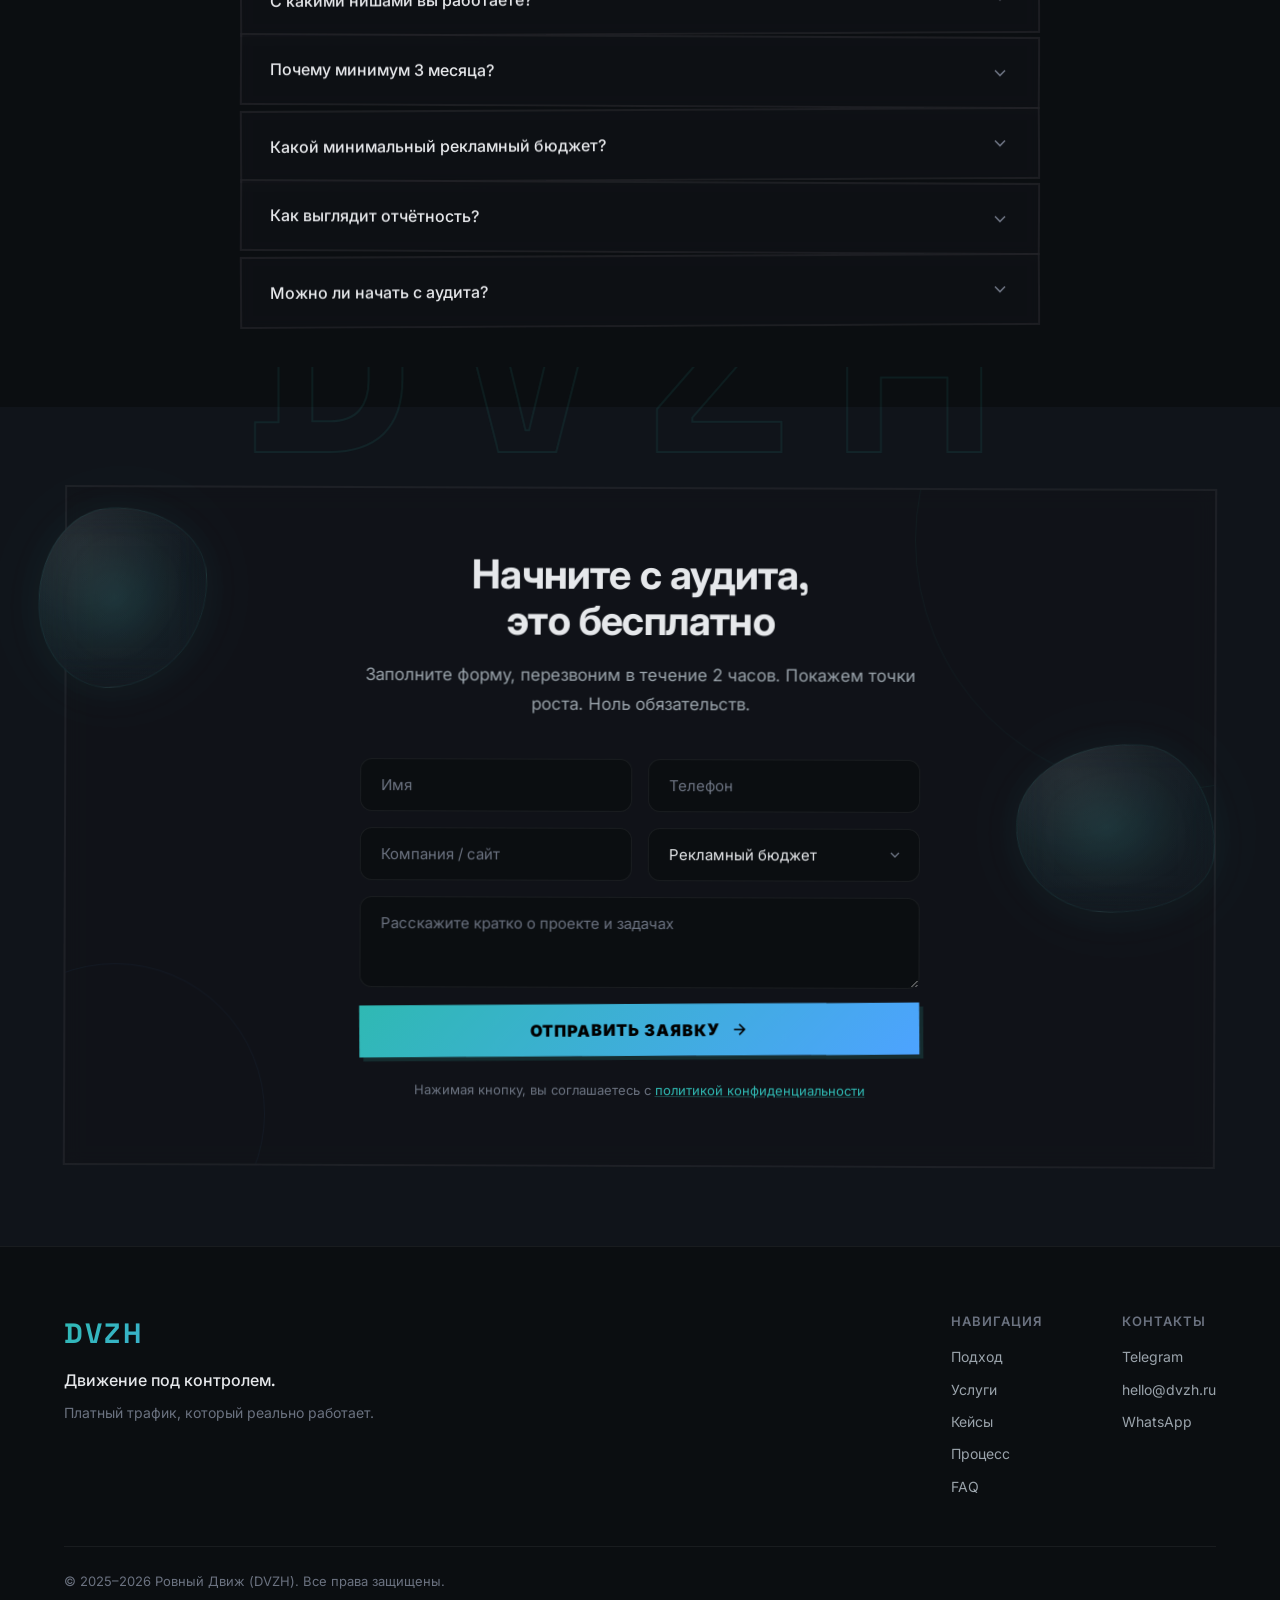
==== commit 7608e0fc: "Add style toggle button (monolith/collage) for all users" ====
--- a/index.html
+++ b/index.html
@@ -1465,6 +1465,12 @@
         </div>
     </div>
 
+    <!-- Style Toggle Button (monolith ↔ collage) -->
+    <button class="style-toggle" id="styleToggle" aria-label="Переключить стиль" title="Сменить стиль">
+        <span class="style-toggle__icon style-toggle__icon--collage">📰</span>
+        <span class="style-toggle__icon style-toggle__icon--monolith">◼</span>
+    </button>
+
     <!-- Floating Telegram Widget -->
     <a href="https://t.me/dvzh" target="_blank" class="tg-float" id="tgFloat" aria-label="Написать в Telegram">
         <span class="tg-float__tooltip">Напишите в Telegram</span>
--- a/styles.css
+++ b/styles.css
@@ -6639,6 +6639,73 @@
 }
 
 /* ============================================
+   STYLE TOGGLE BUTTON (monolith ↔ collage)
+   ============================================ */
+.style-toggle {
+    position: fixed;
+    bottom: 148px;
+    right: 24px;
+    z-index: 9993;
+    width: 44px;
+    height: 44px;
+    border-radius: 50%;
+    border: 1px solid var(--border-hover);
+    background: rgba(var(--bg-card-rgb, 15, 18, 22), 0.85);
+    backdrop-filter: blur(12px);
+    -webkit-backdrop-filter: blur(12px);
+    cursor: pointer;
+    display: flex;
+    align-items: center;
+    justify-content: center;
+    transition: transform 0.3s ease, box-shadow 0.3s ease, border-color 0.3s ease;
+    box-shadow: 0 4px 16px rgba(0,0,0,0.3);
+}
+.style-toggle:hover {
+    transform: scale(1.1);
+    border-color: var(--accent-1);
+    box-shadow: 0 4px 20px rgba(var(--accent-1-rgb), 0.25);
+}
+.style-toggle:active {
+    transform: scale(0.92);
+}
+.style-toggle__icon {
+    font-size: 18px;
+    line-height: 1;
+    transition: opacity 0.3s ease, transform 0.3s ease;
+    position: absolute;
+}
+/* Показываем иконку противоположного стиля (куда переключимся) */
+.style-toggle__icon--monolith {
+    opacity: 0;
+    transform: scale(0.5) rotate(-90deg);
+}
+.style-toggle__icon--collage {
+    opacity: 1;
+    transform: scale(1) rotate(0deg);
+}
+/* Когда активен collage — показываем иконку monolith (для переключения) */
+body.vstyle-collage .style-toggle__icon--monolith {
+    opacity: 1;
+    transform: scale(1) rotate(0deg);
+}
+body.vstyle-collage .style-toggle__icon--collage {
+    opacity: 0;
+    transform: scale(0.5) rotate(90deg);
+}
+
+@media (max-width: 768px) {
+    .style-toggle {
+        width: 38px;
+        height: 38px;
+        bottom: 138px;
+        right: 16px;
+    }
+    .style-toggle__icon {
+        font-size: 15px;
+    }
+}
+
+/* ============================================
    FLOATING TELEGRAM BUTTON
    ============================================ */
 .tg-float {
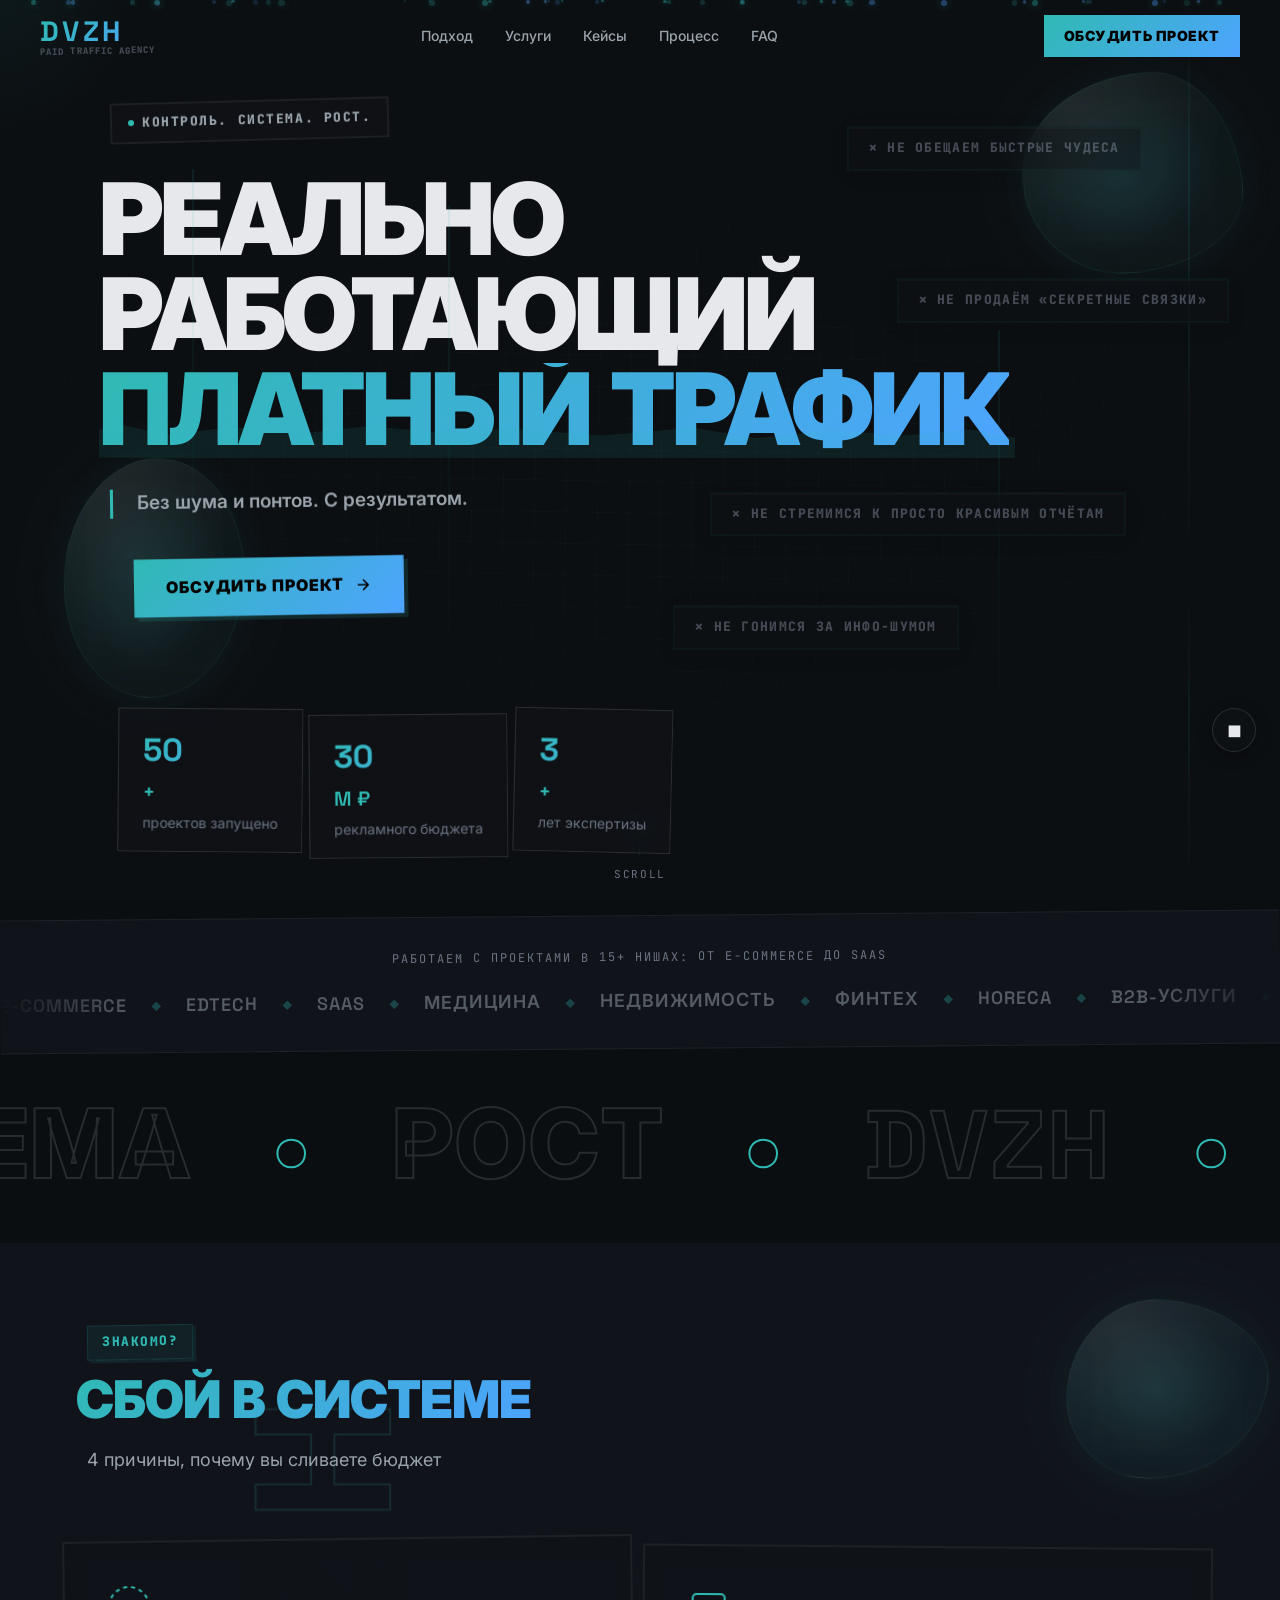
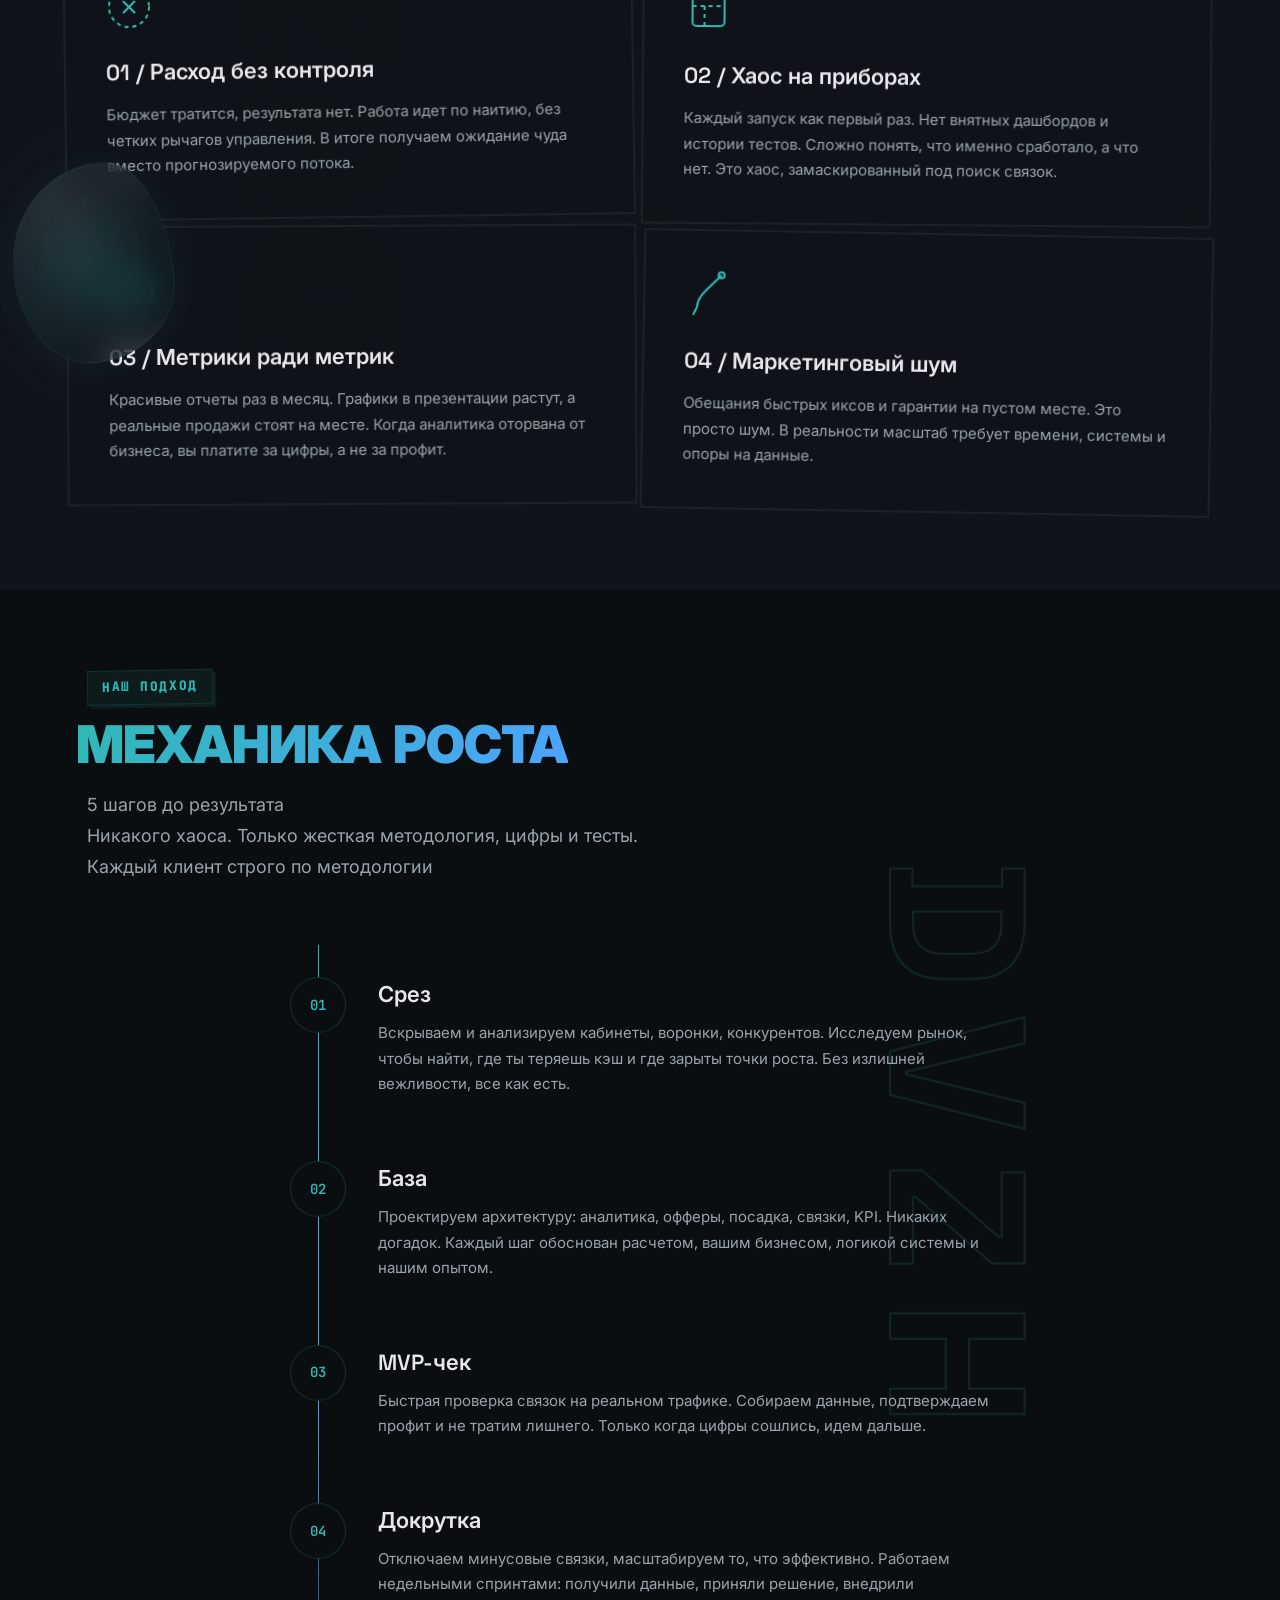
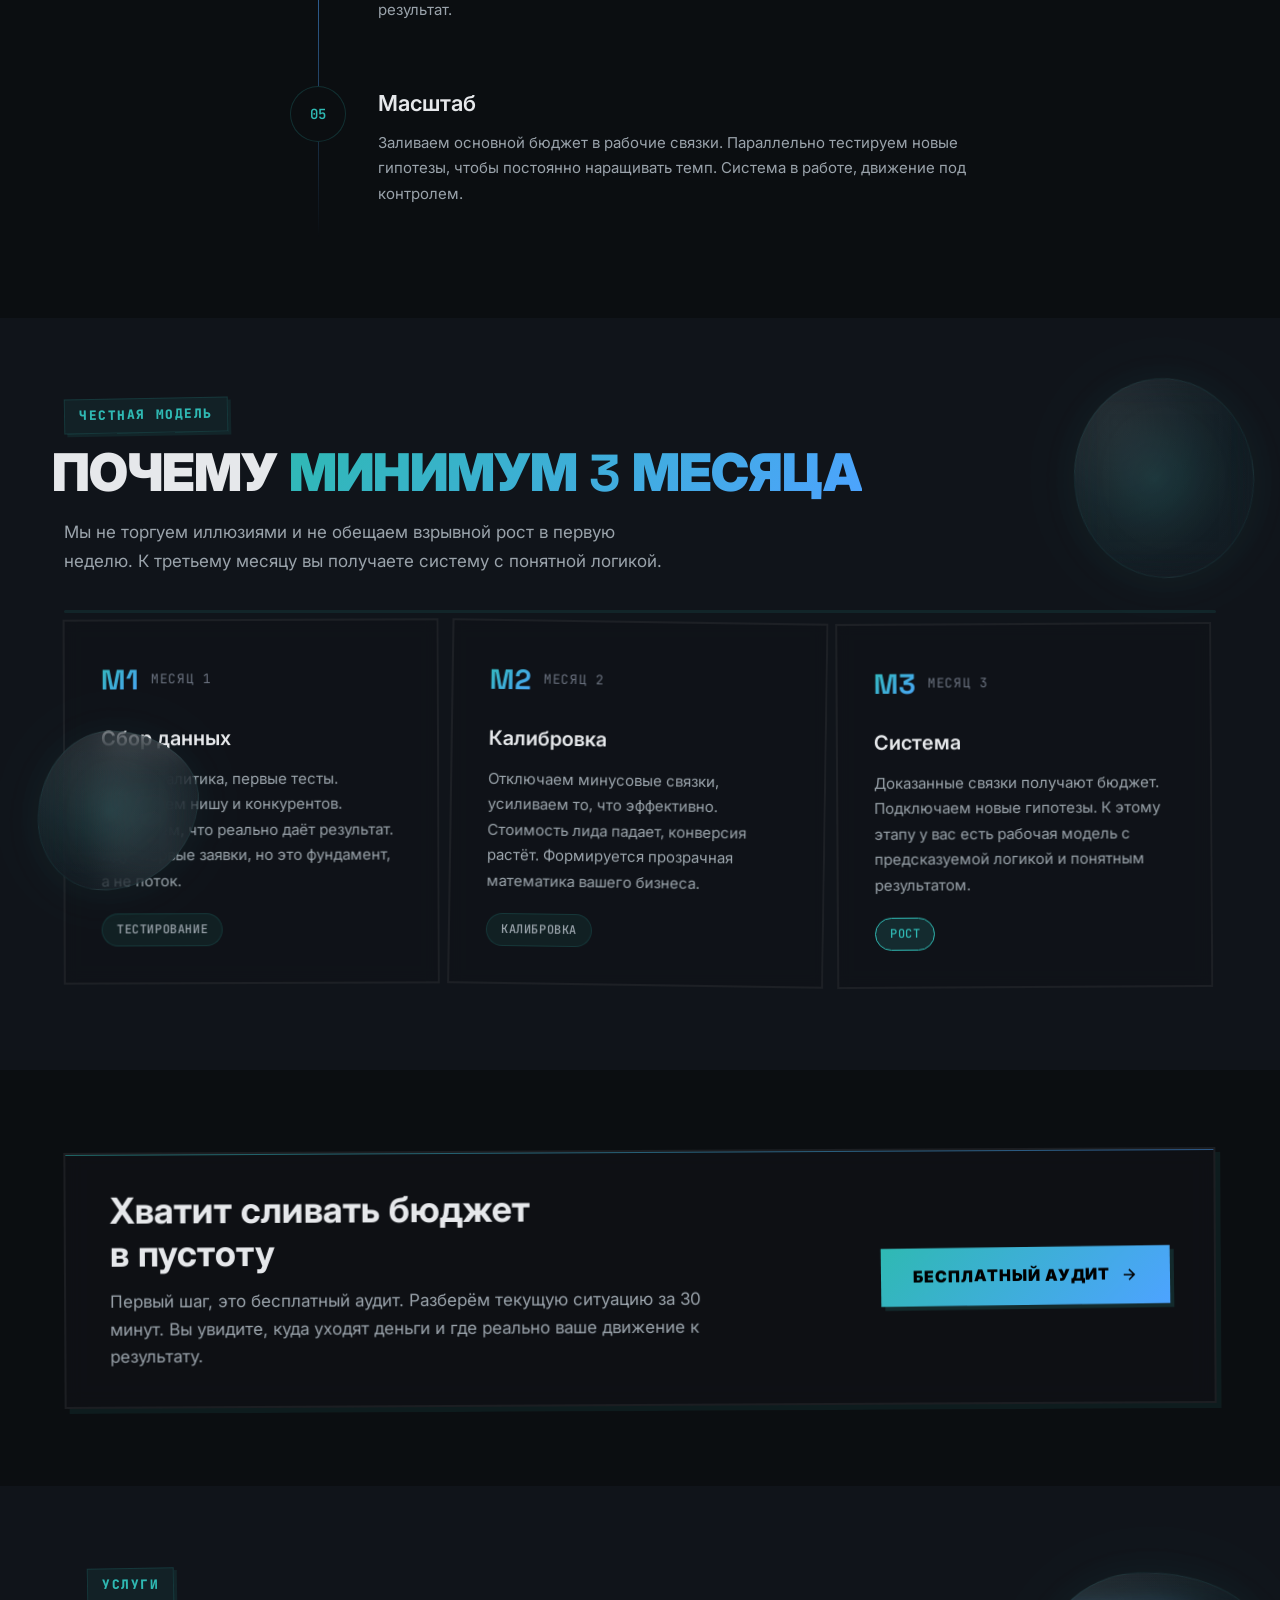
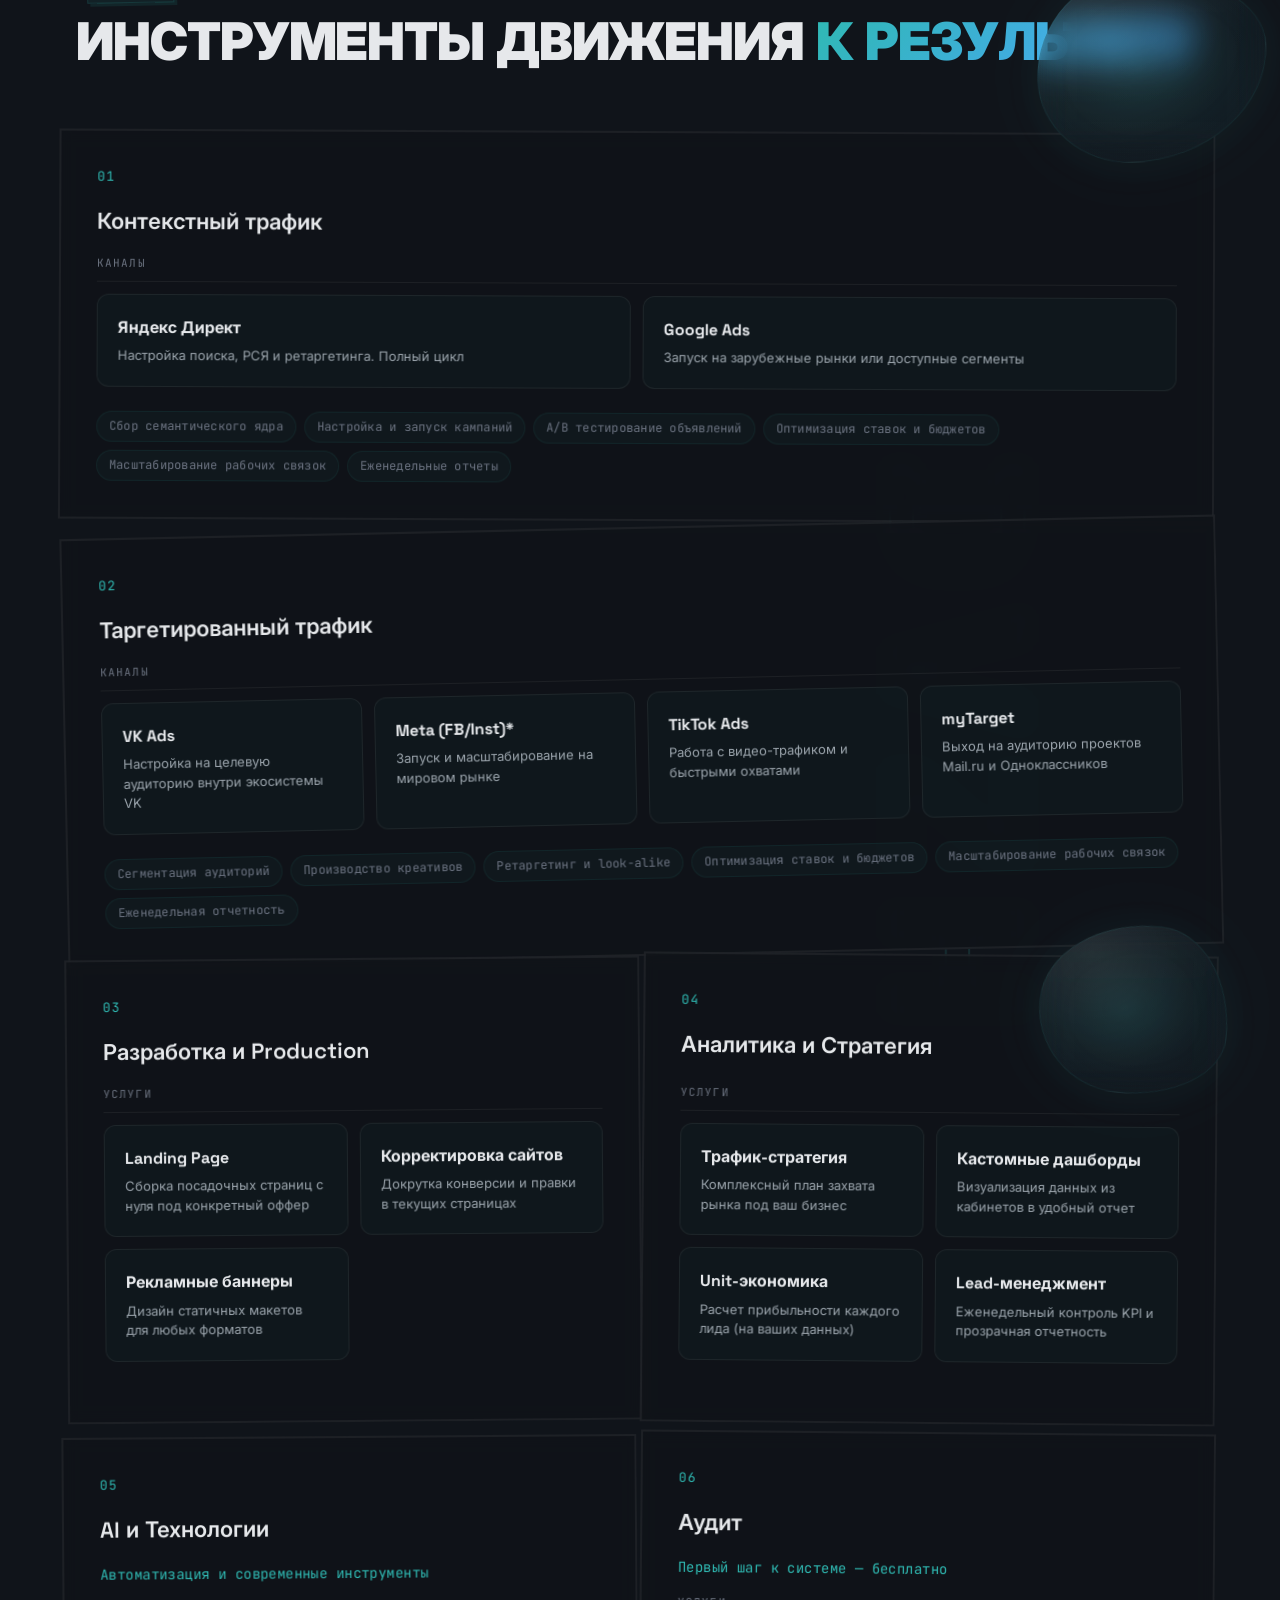
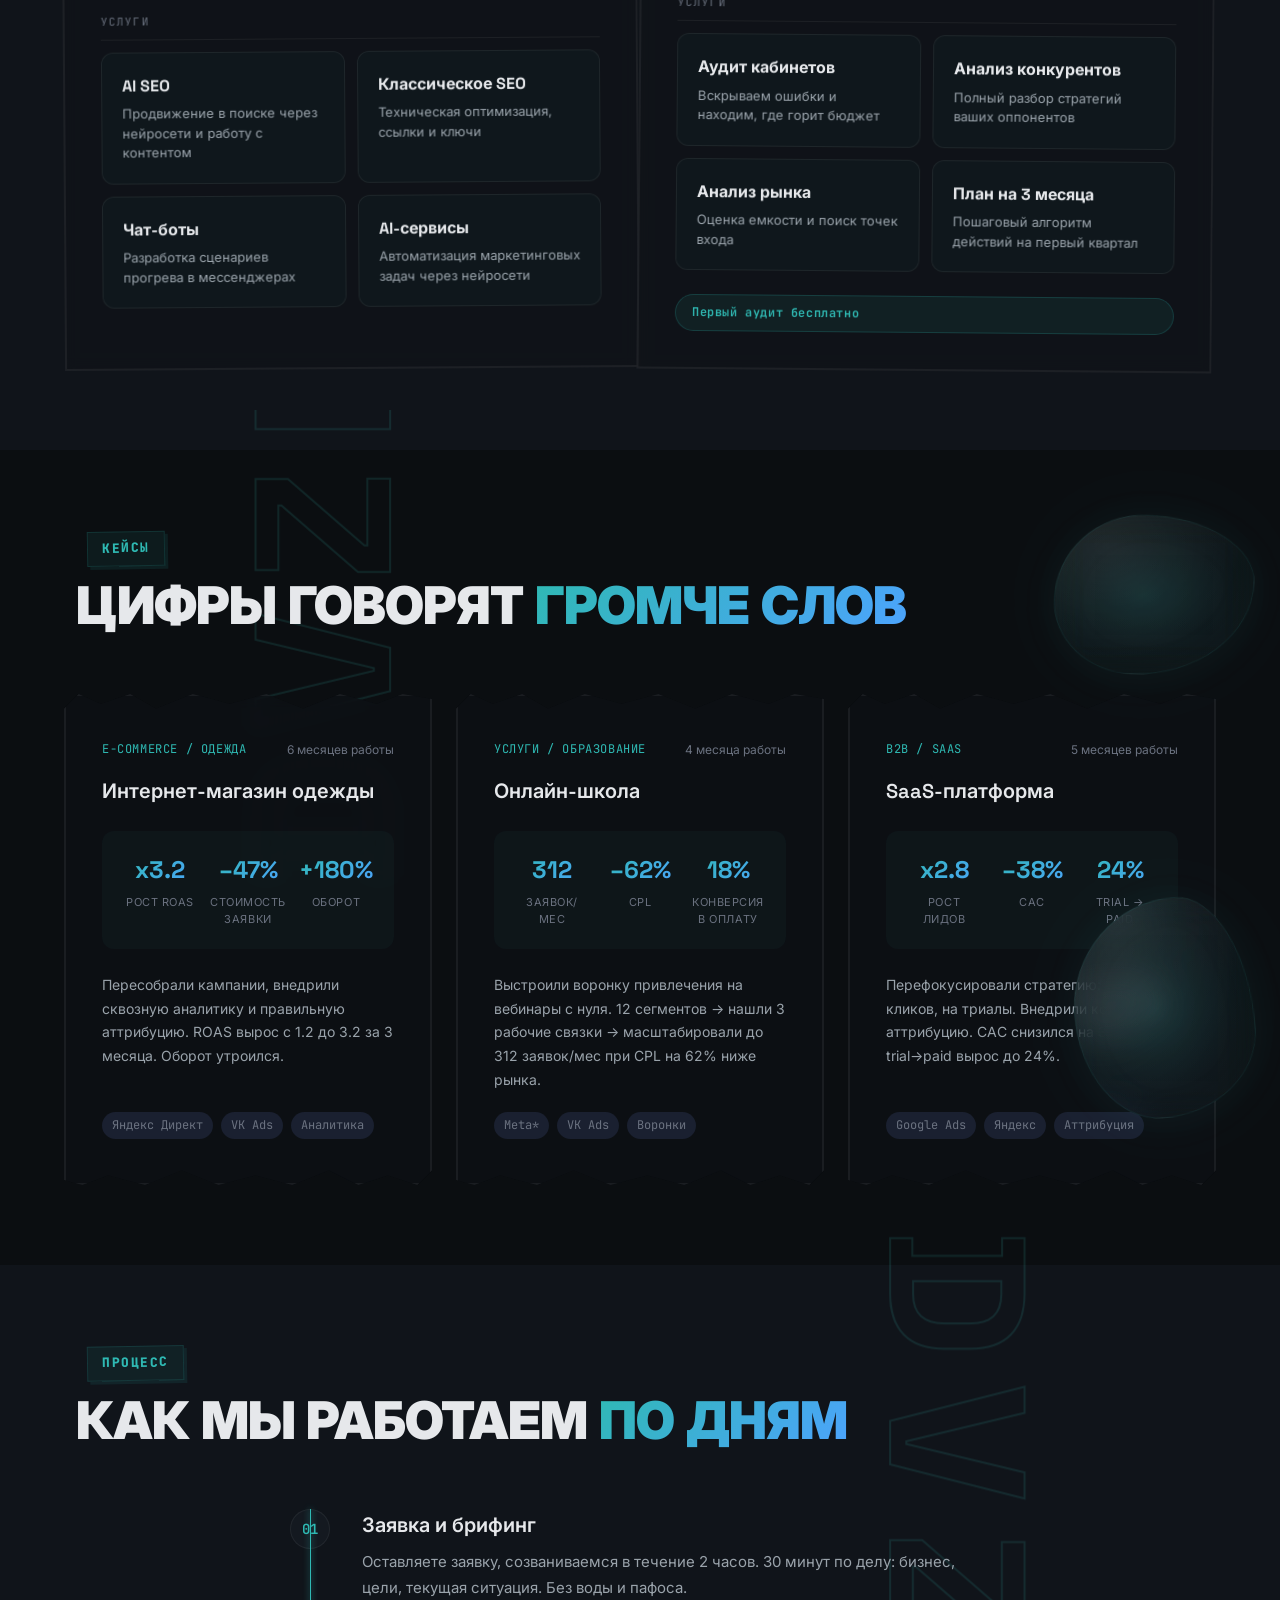
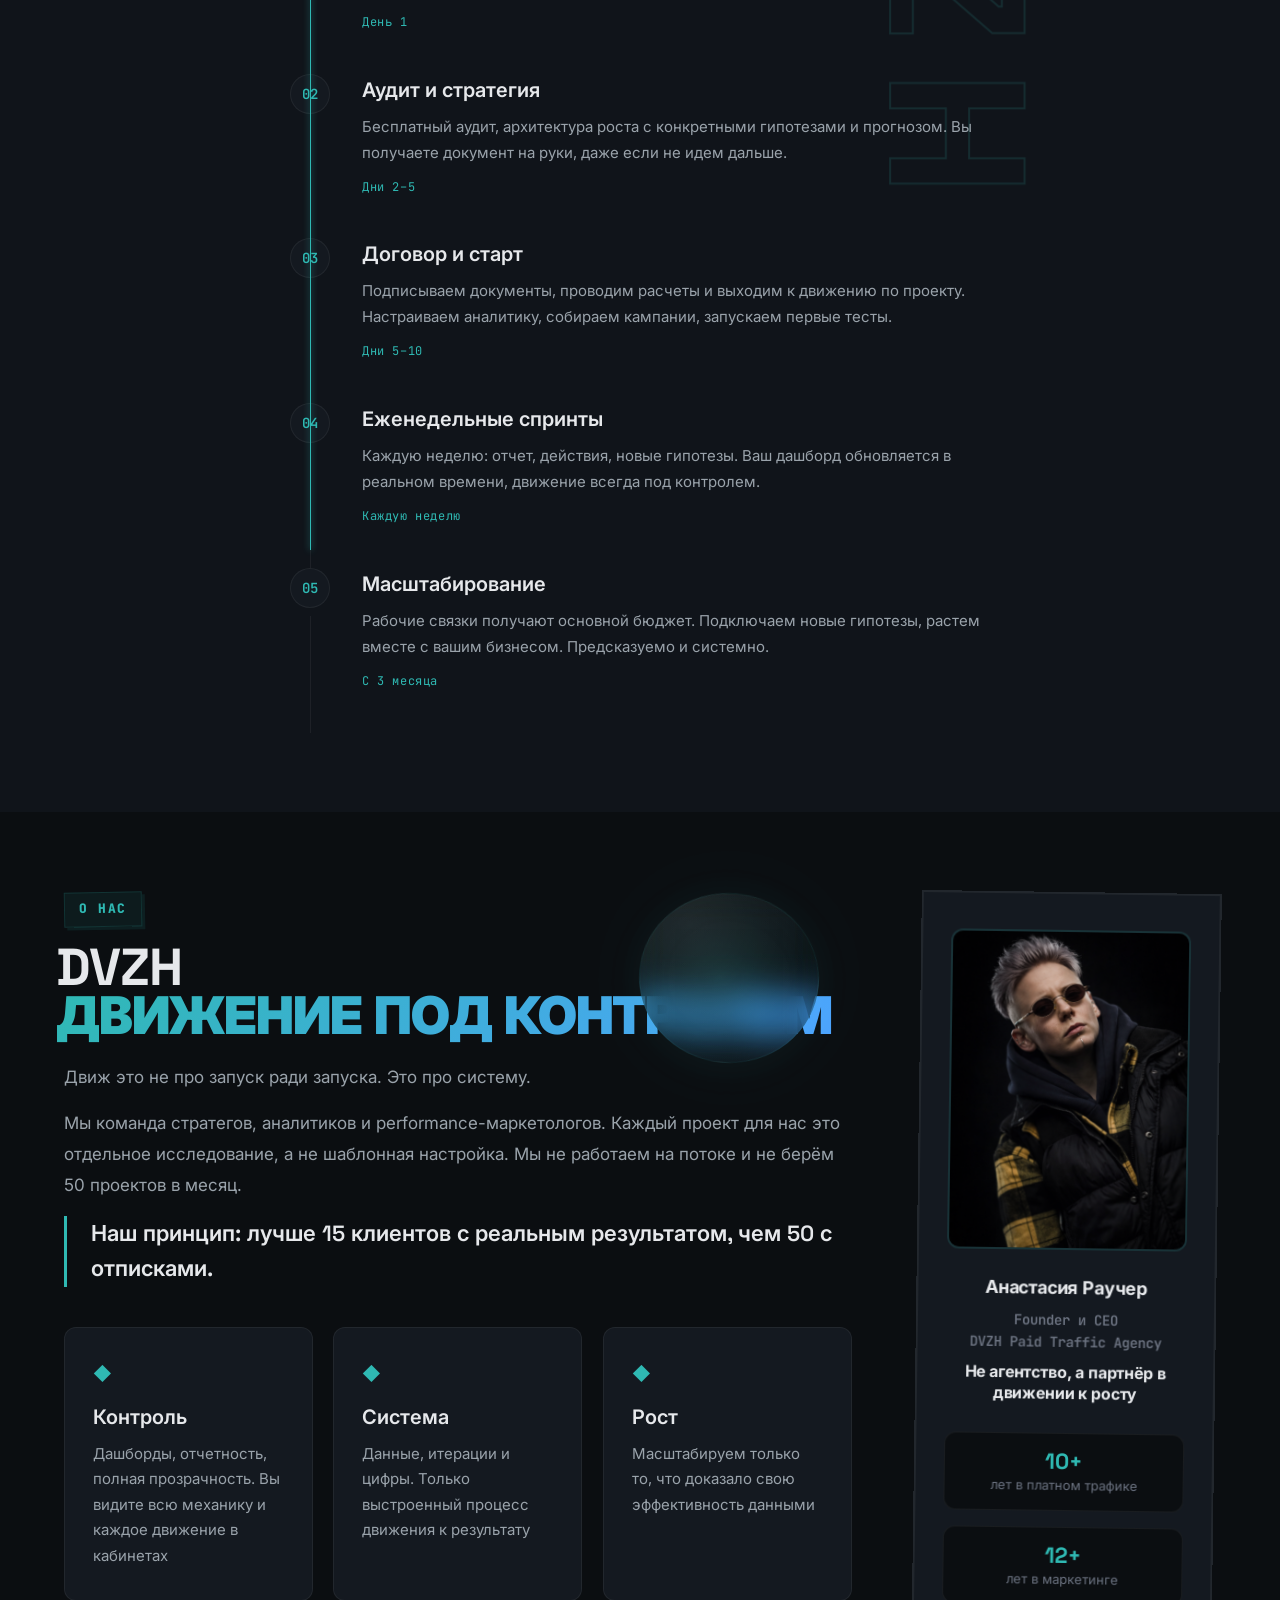
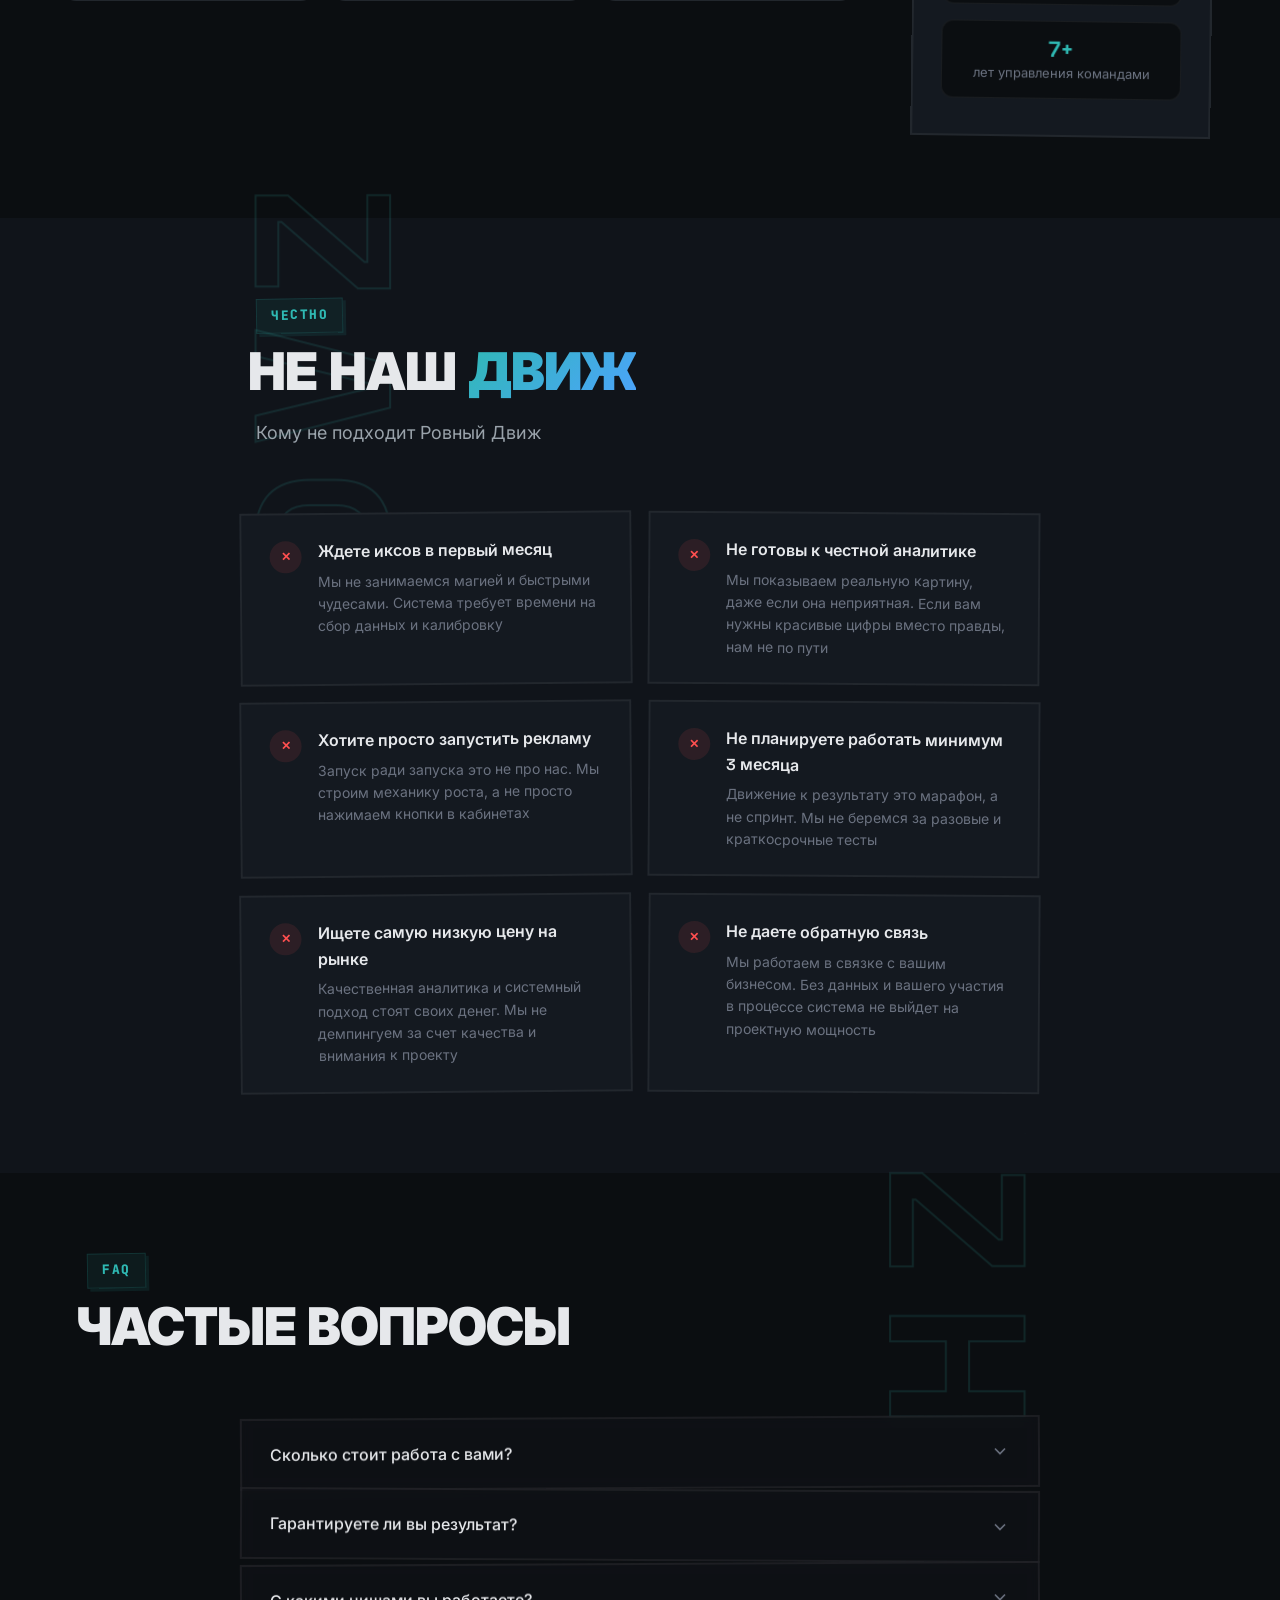
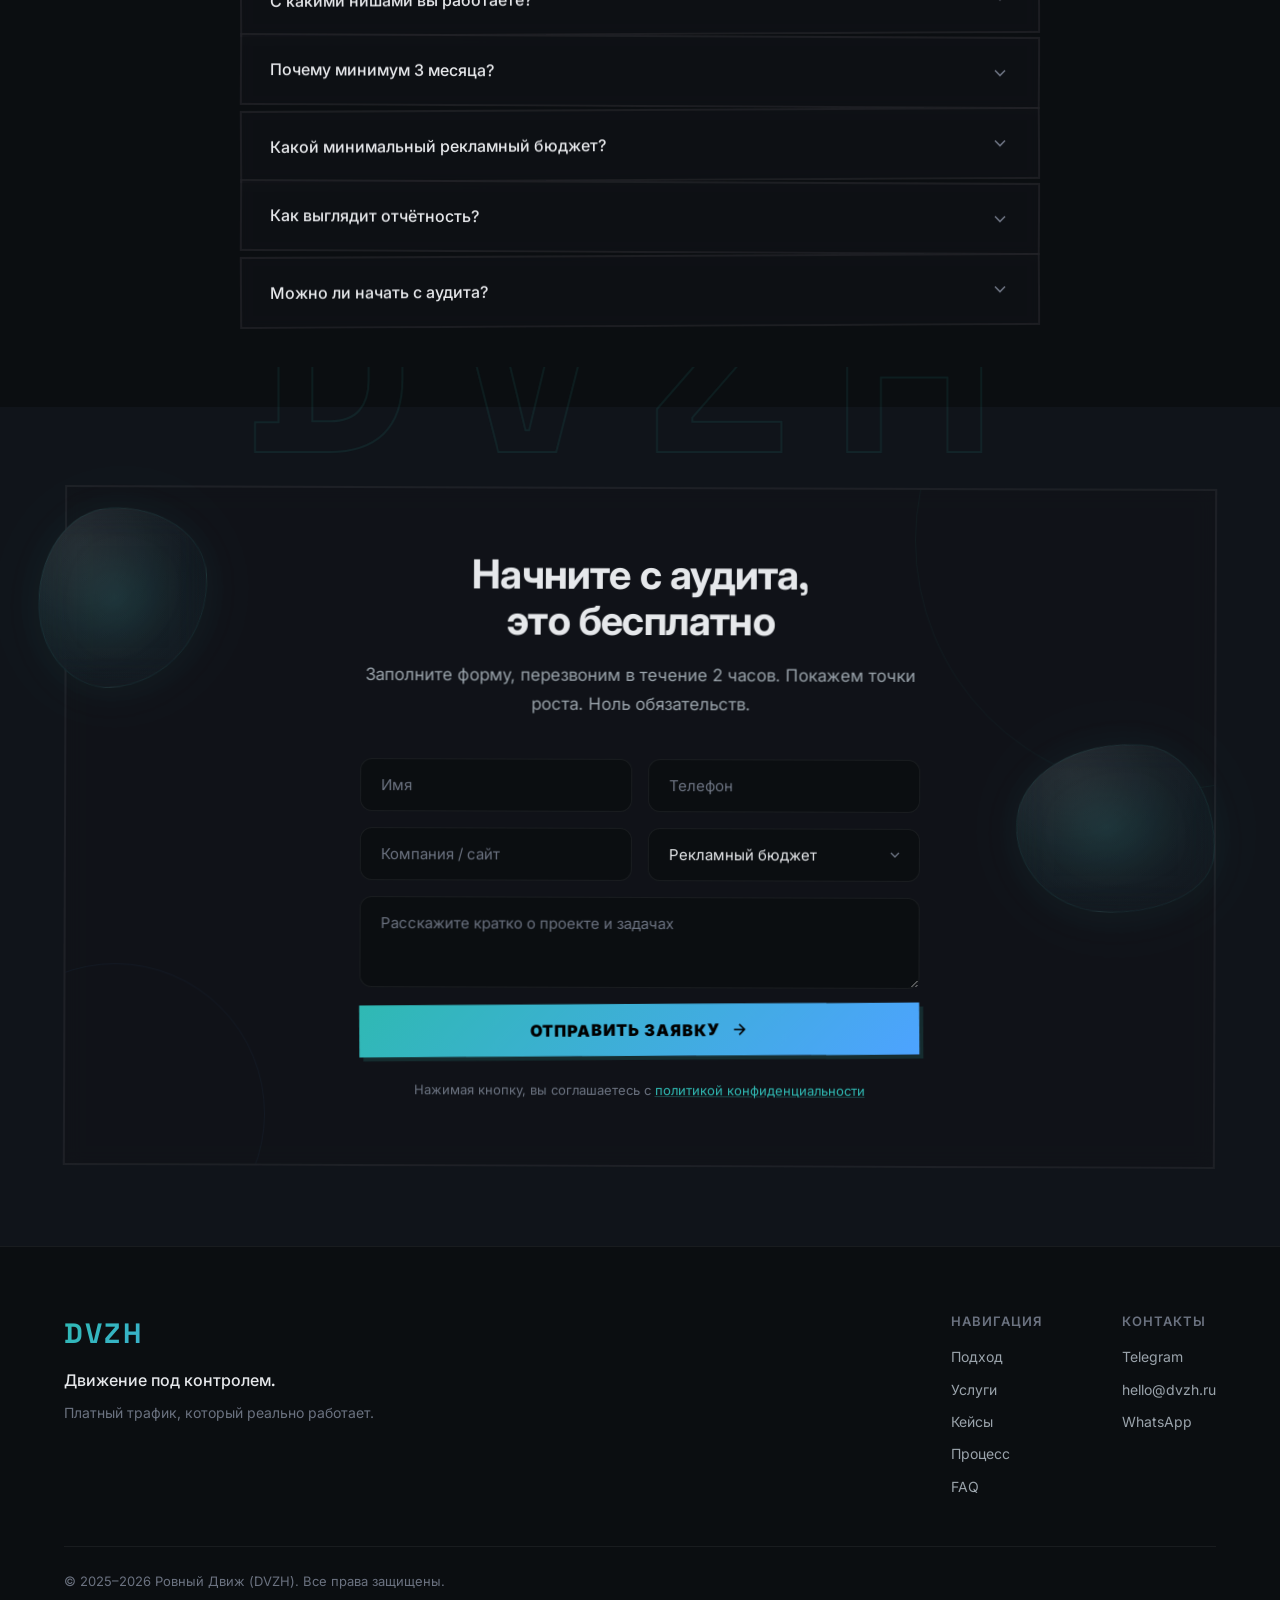
==== commit c44fe109: "Mobile adaptation, fix Telegram links, remove AB-test, fix monolith spacing - All Telegram links now" ====
--- a/index.html
+++ b/index.html
@@ -1352,7 +1352,7 @@
                     </div>
                     <div class="footer__col">
                         <span class="footer__col-title">Контакты</span>
-                        <a href="https://t.me/dvzh" target="_blank">Telegram</a>
+                        <a href="https://t.me/araucher" target="_blank">Telegram</a>
                         <a href="mailto:hello@dvzh.ru">hello@dvzh.ru</a>
                         <a href="https://wa.me/" target="_blank">WhatsApp</a>
                     </div>
@@ -1472,7 +1472,7 @@
     </button>
 
     <!-- Floating Telegram Widget -->
-    <a href="https://t.me/dvzh" target="_blank" class="tg-float" id="tgFloat" aria-label="Написать в Telegram">
+    <a href="https://t.me/araucher" target="_blank" class="tg-float" id="tgFloat" aria-label="Написать в Telegram">
         <span class="tg-float__tooltip">Напишите в Telegram</span>
         <svg viewBox="0 0 24 24" fill="currentColor"><path d="M11.944 0A12 12 0 0 0 0 12a12 12 0 0 0 12 12 12 12 0 0 0 12-12A12 12 0 0 0 12 0a12 12 0 0 0-.056 0zm4.962 7.224c.1-.002.321.023.465.14a.506.506 0 0 1 .171.325c.016.093.036.306.02.472-.18 1.898-.962 6.502-1.36 8.627-.168.9-.499 1.201-.82 1.23-.696.065-1.225-.46-1.9-.902-1.056-.693-1.653-1.124-2.678-1.8-1.185-.78-.417-1.21.258-1.91.177-.184 3.247-2.977 3.307-3.23.007-.032.014-.15-.056-.212s-.174-.041-.249-.024c-.106.024-1.793 1.14-5.061 3.345-.48.33-.913.49-1.302.48-.428-.008-1.252-.241-1.865-.44-.752-.245-1.349-.374-1.297-.789.027-.216.325-.437.893-.663 3.498-1.524 5.83-2.529 6.998-3.014 3.332-1.386 4.025-1.627 4.476-1.635z"/></svg>
     </a>
--- a/styles.css
+++ b/styles.css
@@ -648,6 +648,8 @@
     --radius-md: 4px;
     --radius-lg: 6px;
     --radius-xl: 8px;
+    --section-pad: 80px;
+    --section-pad-mobile: 48px;
 }
 body.vstyle-monolith .hero__title {
     text-transform: uppercase;
@@ -7516,6 +7518,269 @@
 }
 
 /* ============================================
+   ENHANCED MOBILE ADAPTATION
+   ============================================ */
+@media (max-width: 768px) {
+    /* Hero: убираем min-height и большой padding */
+    .hero {
+        padding: 90px 0 50px;
+        min-height: auto;
+    }
+
+    .hero__title {
+        font-size: clamp(26px, 7.5vw, 40px);
+        line-height: 1.15;
+    }
+
+    .hero__subtitle {
+        font-size: 15px;
+        margin-bottom: 28px;
+    }
+
+    .hero__actions {
+        margin-bottom: 32px;
+    }
+
+    .hero__stats {
+        gap: 16px;
+        padding-top: 24px;
+    }
+
+    .hero__stat-value {
+        font-size: 28px;
+    }
+
+    .hero__stat-suffix {
+        font-size: 16px;
+    }
+
+    .hero__stat-label {
+        font-size: 12px;
+    }
+
+    /* Hero BG: отключаем тяжёлые элементы на мобильных */
+    .hero__orbit {
+        display: none;
+    }
+
+    .hero__grid {
+        opacity: 0.15;
+    }
+
+    .hero__aurora {
+        opacity: 0.3;
+    }
+
+    /* Monolith: показываем орбиты но мельче */
+    body.vstyle-monolith .hero__orbit {
+        display: block;
+    }
+
+    body.vstyle-monolith .hero__orbit--1 {
+        width: 250px;
+        height: 250px;
+    }
+
+    body.vstyle-monolith .hero__orbit--2,
+    body.vstyle-monolith .hero__orbit--3 {
+        display: none;
+    }
+
+    /* Monolith hero corners — убираем на мобильных */
+    body.vstyle-monolith .mono-scanline,
+    body.vstyle-monolith .mono-crosshair {
+        display: none;
+    }
+
+    body.vstyle-monolith .mono-data {
+        font-size: 7px;
+        letter-spacing: 0.08em;
+    }
+
+    body.vstyle-monolith .hero__title {
+        font-size: clamp(24px, 7vw, 36px);
+        padding-left: 16px;
+    }
+
+    body.vstyle-monolith .hero__title::before {
+        width: 3px;
+    }
+
+    /* Cases grid — 1 колонка */
+    .cases__grid {
+        grid-template-columns: 1fr;
+        gap: 16px;
+    }
+
+    .cases__card {
+        padding: 24px;
+    }
+
+    /* Services card */
+    .services__card {
+        padding: 24px;
+    }
+
+    .services__grid {
+        gap: 16px;
+    }
+
+    /* Section headers */
+    .section-title {
+        font-size: clamp(24px, 6vw, 36px);
+    }
+
+    .section-desc {
+        font-size: 14px;
+    }
+
+    /* Model months */
+    .model__months {
+        gap: 16px;
+    }
+
+    .model__month {
+        padding: 24px;
+    }
+
+    /* Process steps */
+    .process__item {
+        padding: 20px;
+    }
+
+    /* About section */
+    .about__inner {
+        flex-direction: column;
+        text-align: center;
+    }
+
+    /* FAQ */
+    .faq__question {
+        font-size: 15px;
+        padding: 18px 20px;
+    }
+
+    /* CTA buttons full width */
+    .btn--lg {
+        width: 100%;
+        justify-content: center;
+        text-align: center;
+    }
+
+    /* Marquee — компактнее */
+    .marquee__item {
+        font-size: clamp(32px, 6vw, 56px);
+        padding: 0 20px;
+    }
+
+    /* Footer */
+    .footer__links {
+        flex-direction: column;
+        gap: 24px;
+    }
+
+    /* Collage overlays — уменьшаем/скрываем на мобильных */
+    body.vstyle-collage .collage-tape,
+    body.vstyle-collage .collage-drip,
+    body.vstyle-collage .collage-glass-float {
+        display: none;
+    }
+
+    /* Float-tags — все скрываем на маленьких мобилках */
+    .hero__float-tag {
+        display: none;
+    }
+
+    /* Style toggle — поближе к низу, не мешает контенту */
+    #styleToggle {
+        bottom: 20px;
+        right: 20px;
+        width: 40px;
+        height: 40px;
+        font-size: 16px;
+    }
+
+    /* Telegram float */
+    .tg-float {
+        width: 48px;
+        height: 48px;
+        bottom: 20px;
+        right: 70px;
+    }
+}
+
+@media (max-width: 480px) {
+    .hero {
+        padding: 80px 0 40px;
+    }
+
+    .hero__title {
+        font-size: clamp(22px, 7vw, 32px);
+    }
+
+    .hero__badge {
+        font-size: 10px;
+        padding: 6px 12px;
+    }
+
+    .hero__actions .btn {
+        font-size: 14px;
+        padding: 14px 24px;
+    }
+
+    .hero__stats {
+        gap: 12px;
+    }
+
+    .hero__stat-value {
+        font-size: 24px;
+    }
+
+    .section-title {
+        font-size: 24px;
+    }
+
+    /* Approach */
+    .approach__step {
+        gap: 16px;
+        padding: 16px 0;
+    }
+
+    .approach__step-content h3 {
+        font-size: 16px;
+    }
+
+    /* Not-for cards */
+    .not-for__card {
+        padding: 20px;
+    }
+
+    /* CTA final */
+    .cta-final__inner {
+        padding: 32px 16px;
+    }
+
+    .cta-final__title {
+        font-size: 22px;
+    }
+
+    /* Monolith: все mono-data скрываем */
+    body.vstyle-monolith .mono-data,
+    body.vstyle-monolith .mono-corner {
+        display: none;
+    }
+
+    /* Nav mobile menu — меньший top */
+    .nav__links {
+        top: 60px;
+    }
+
+    .nav__link {
+        font-size: 18px;
+    }
+}
+
+/* ============================================
    ACCESSIBILITY: reduced motion
    ============================================ */
 @media (prefers-reduced-motion: reduce) {
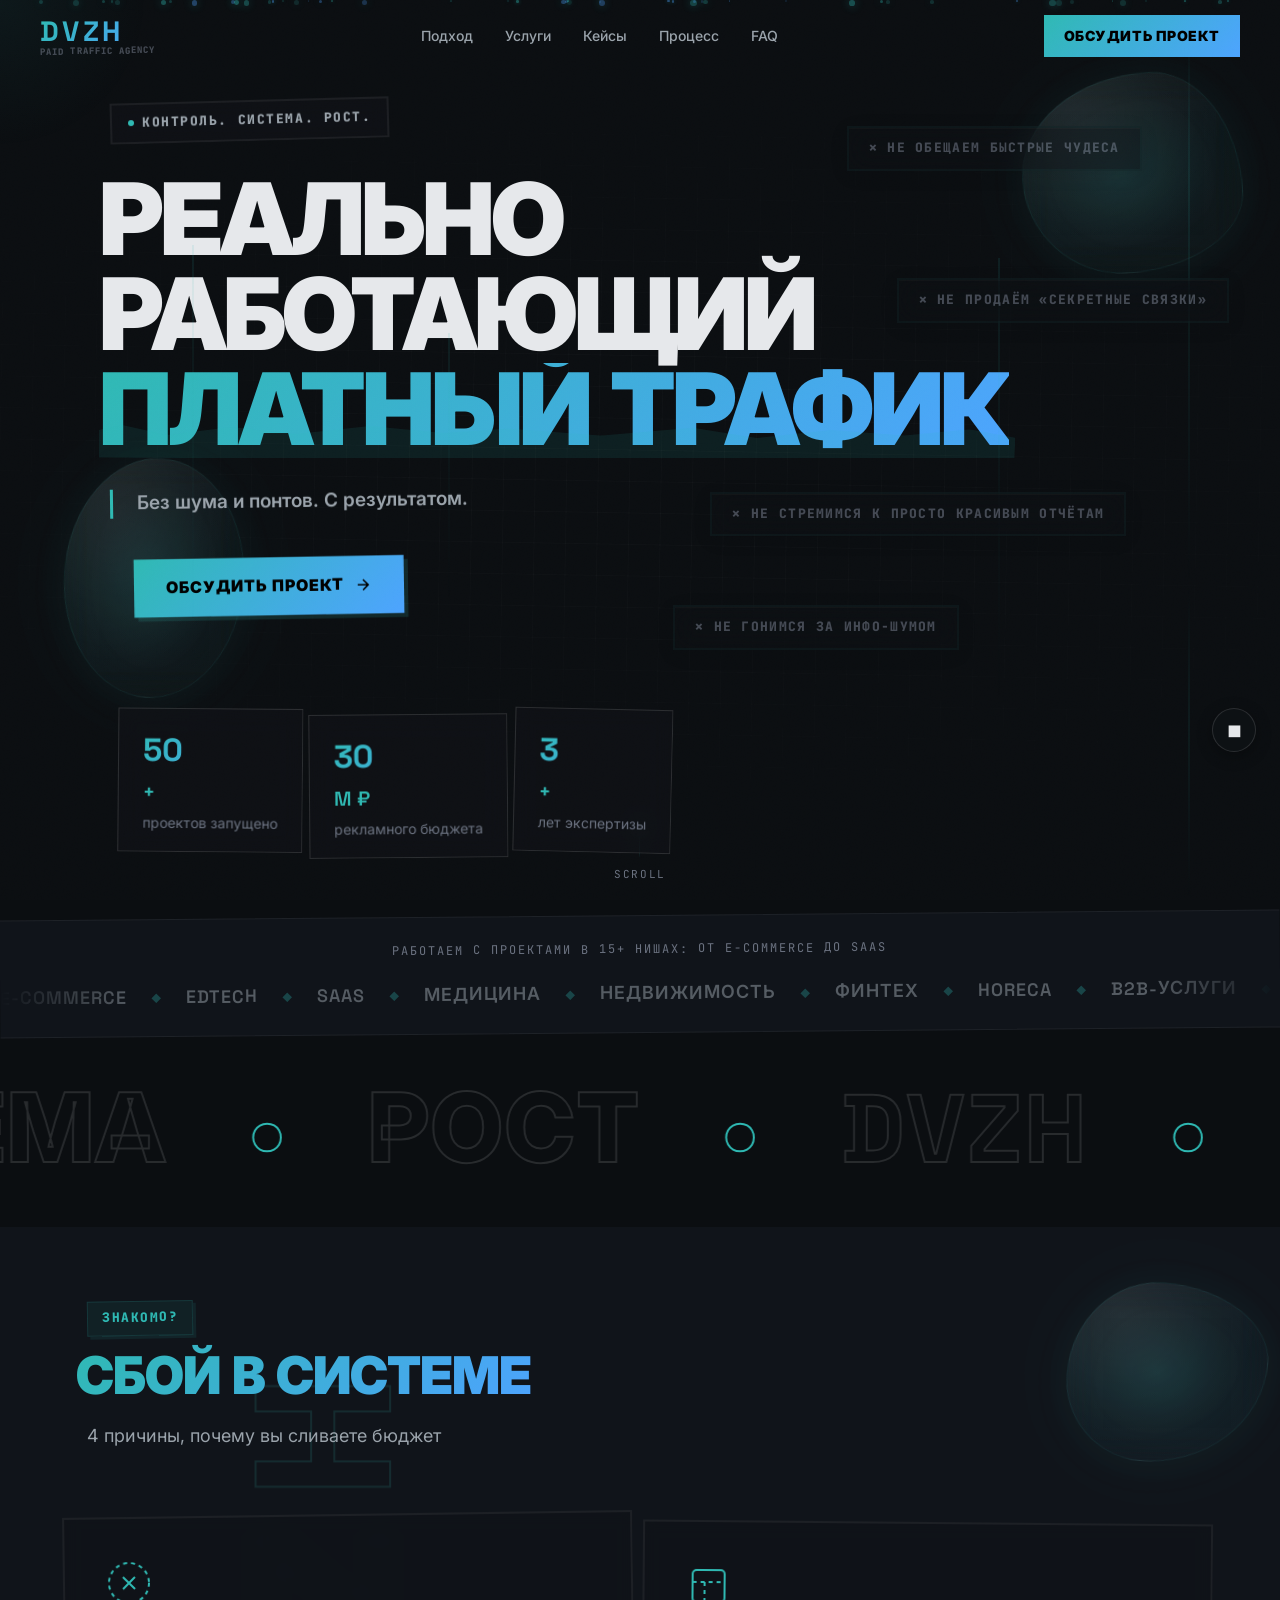
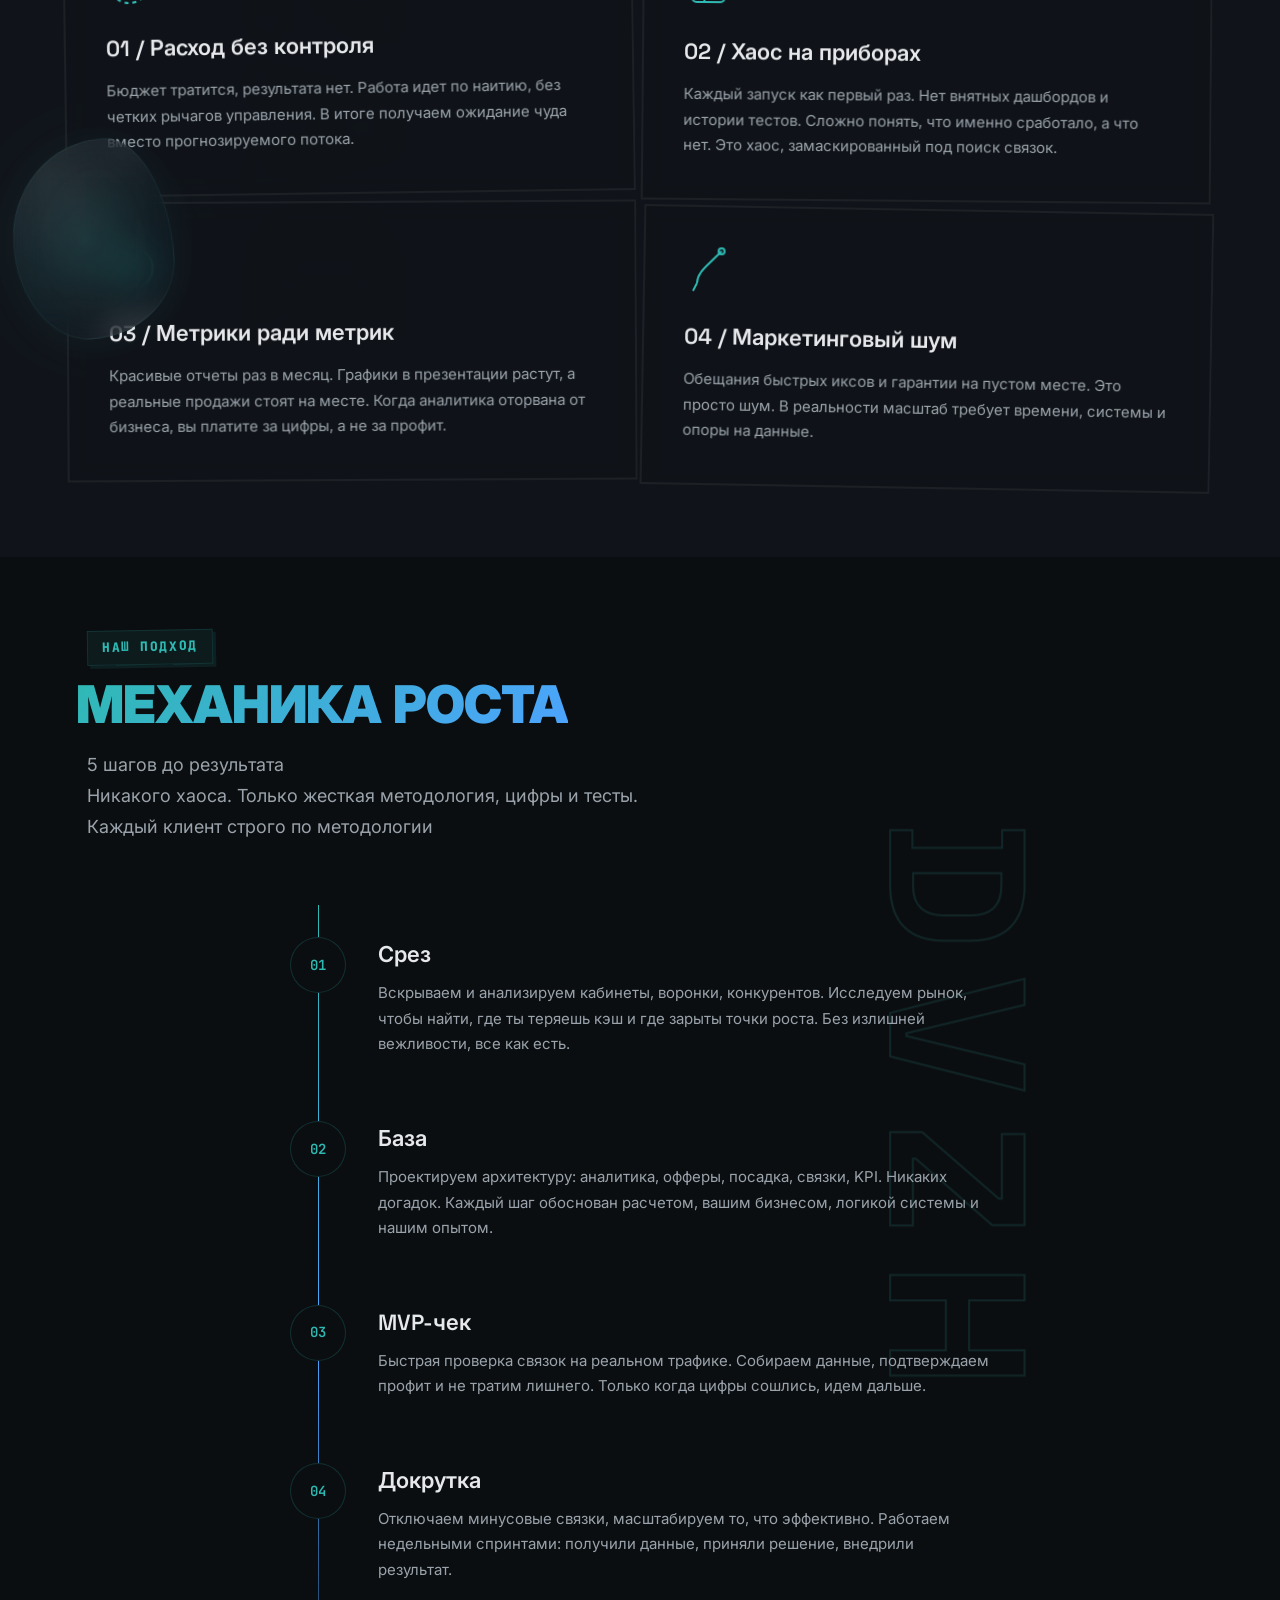
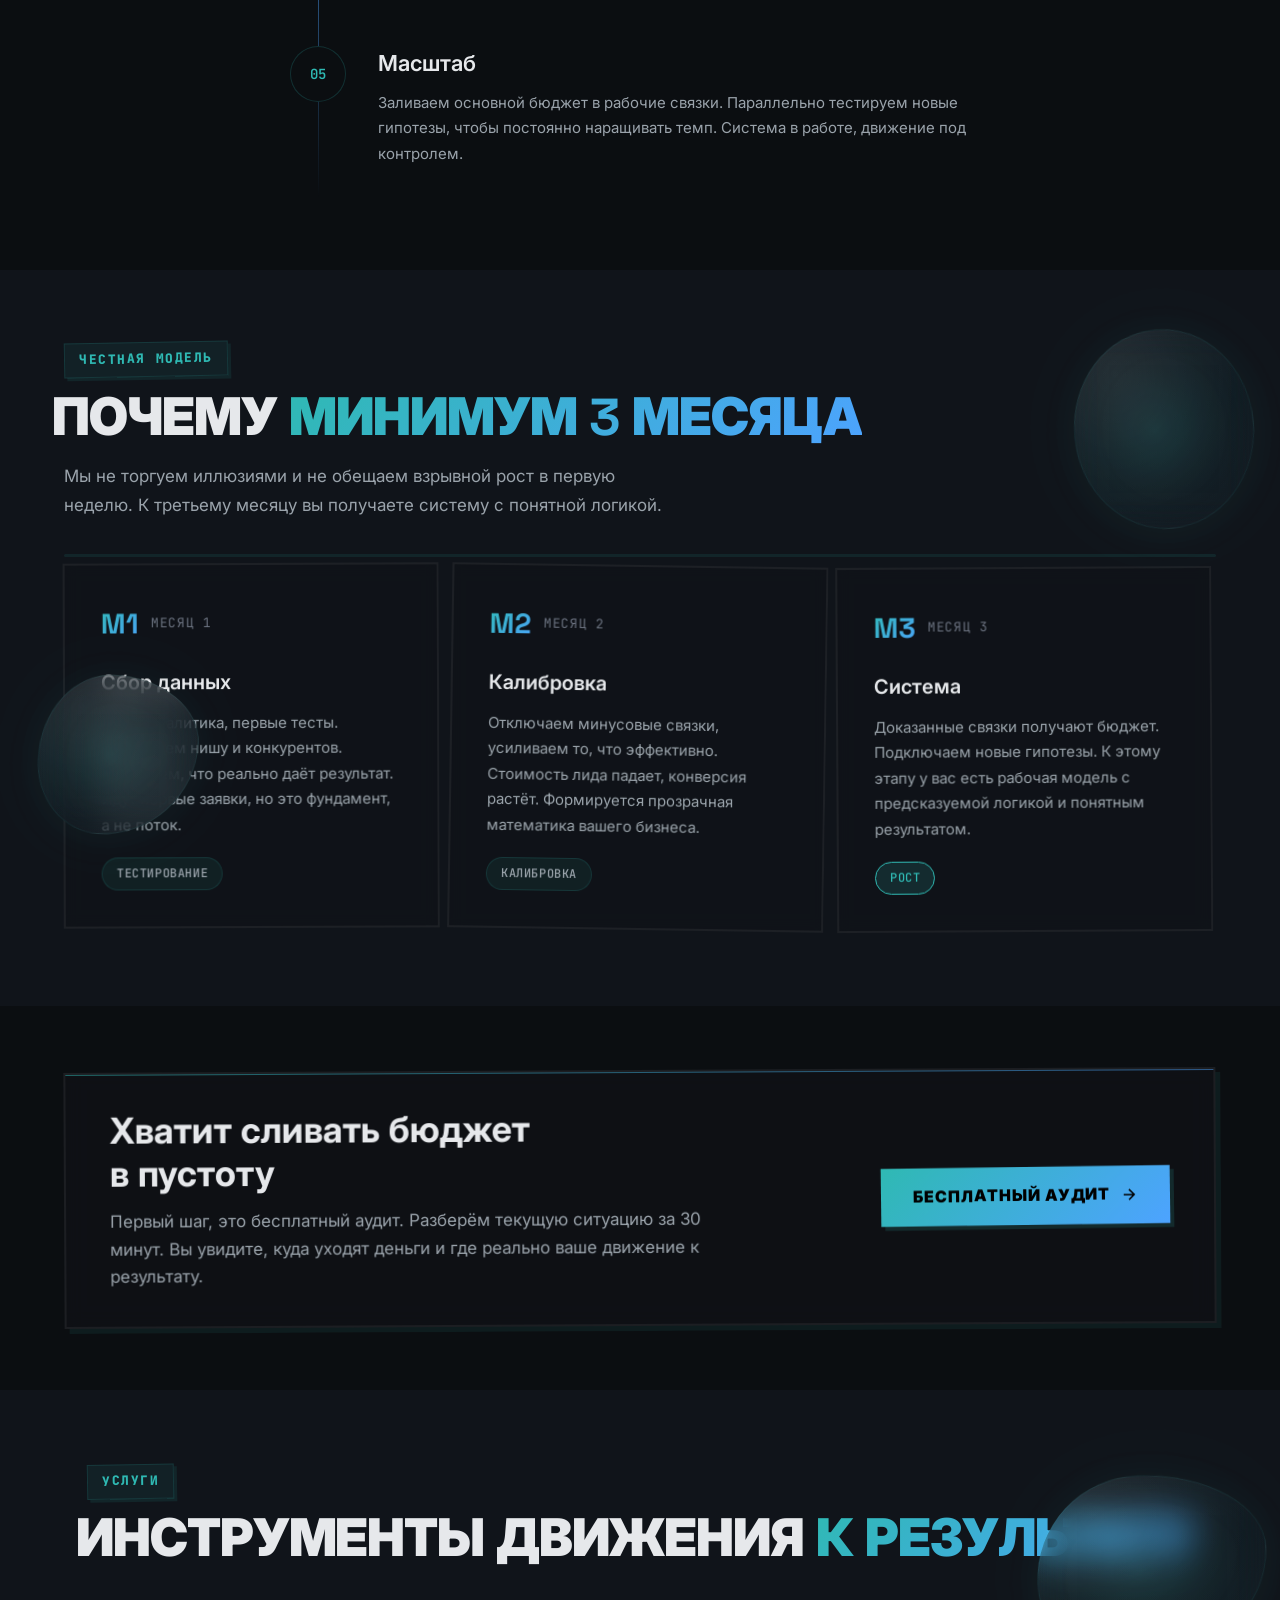
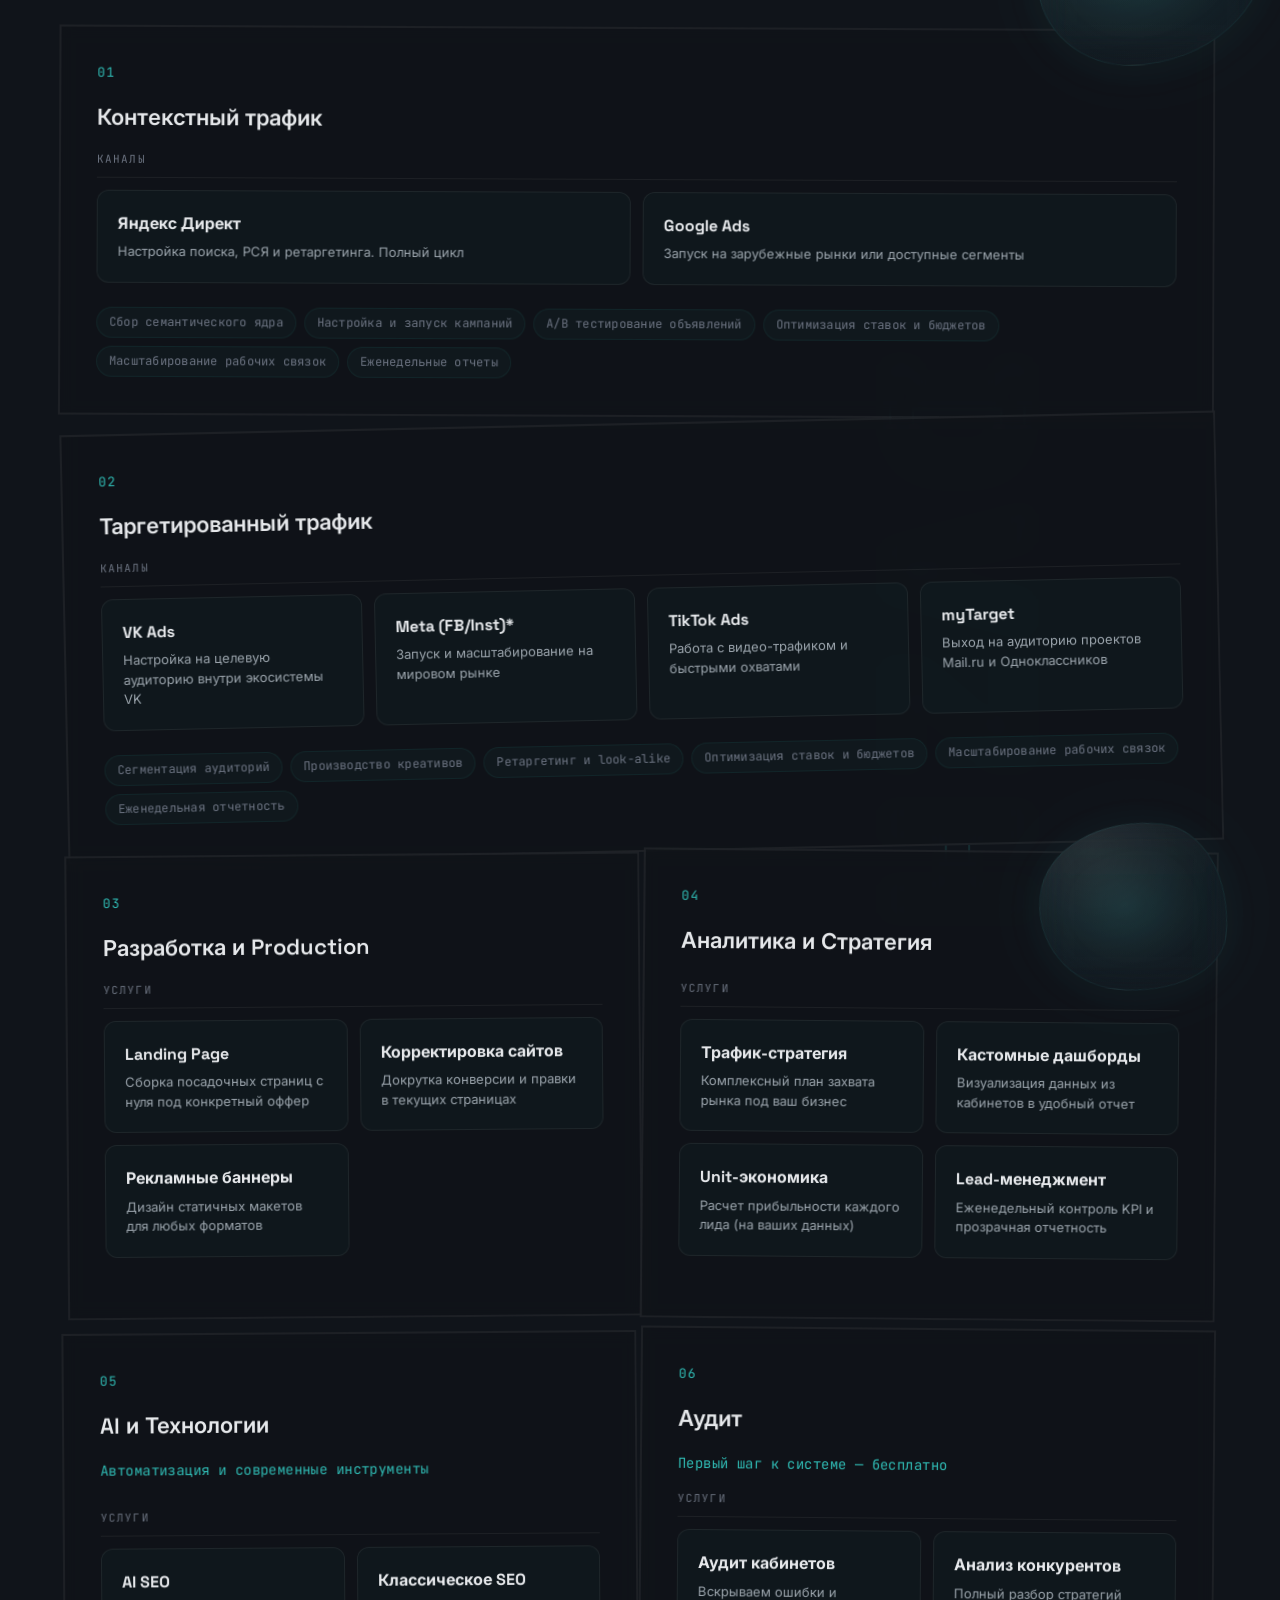
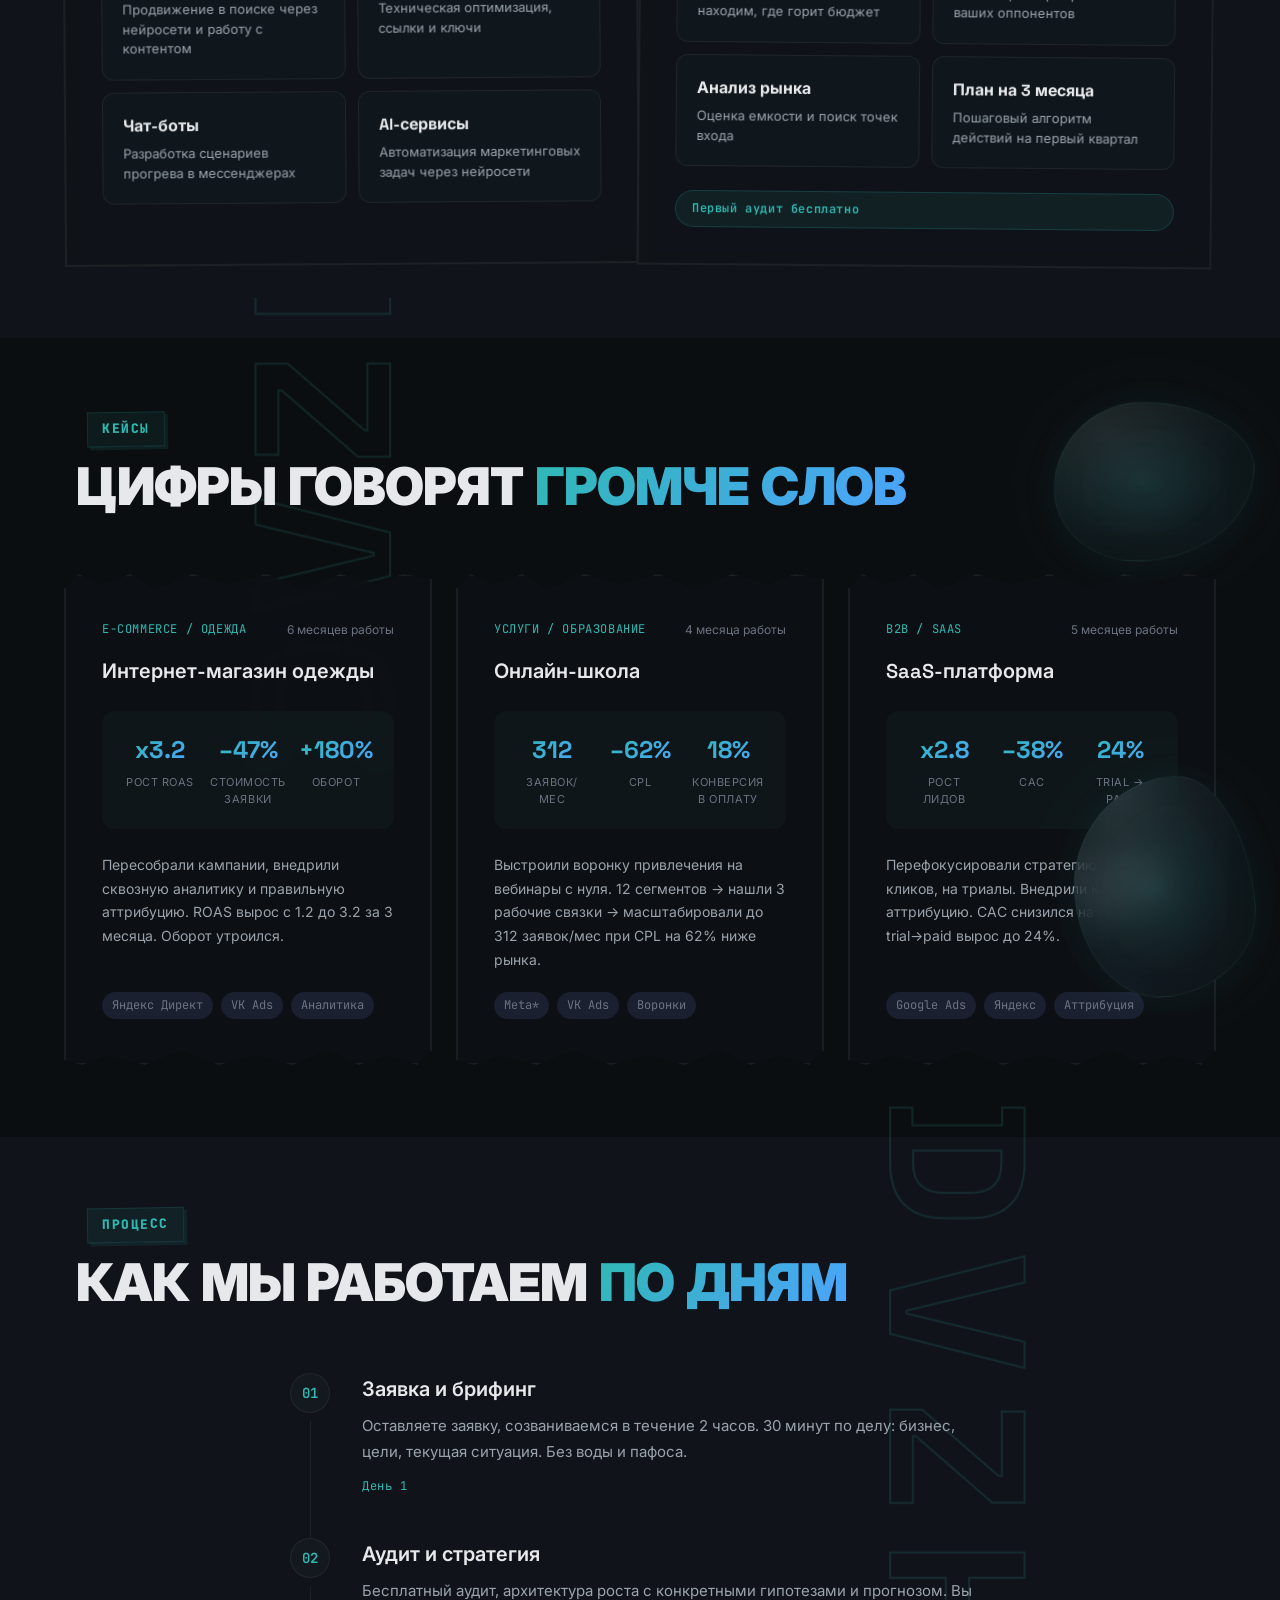
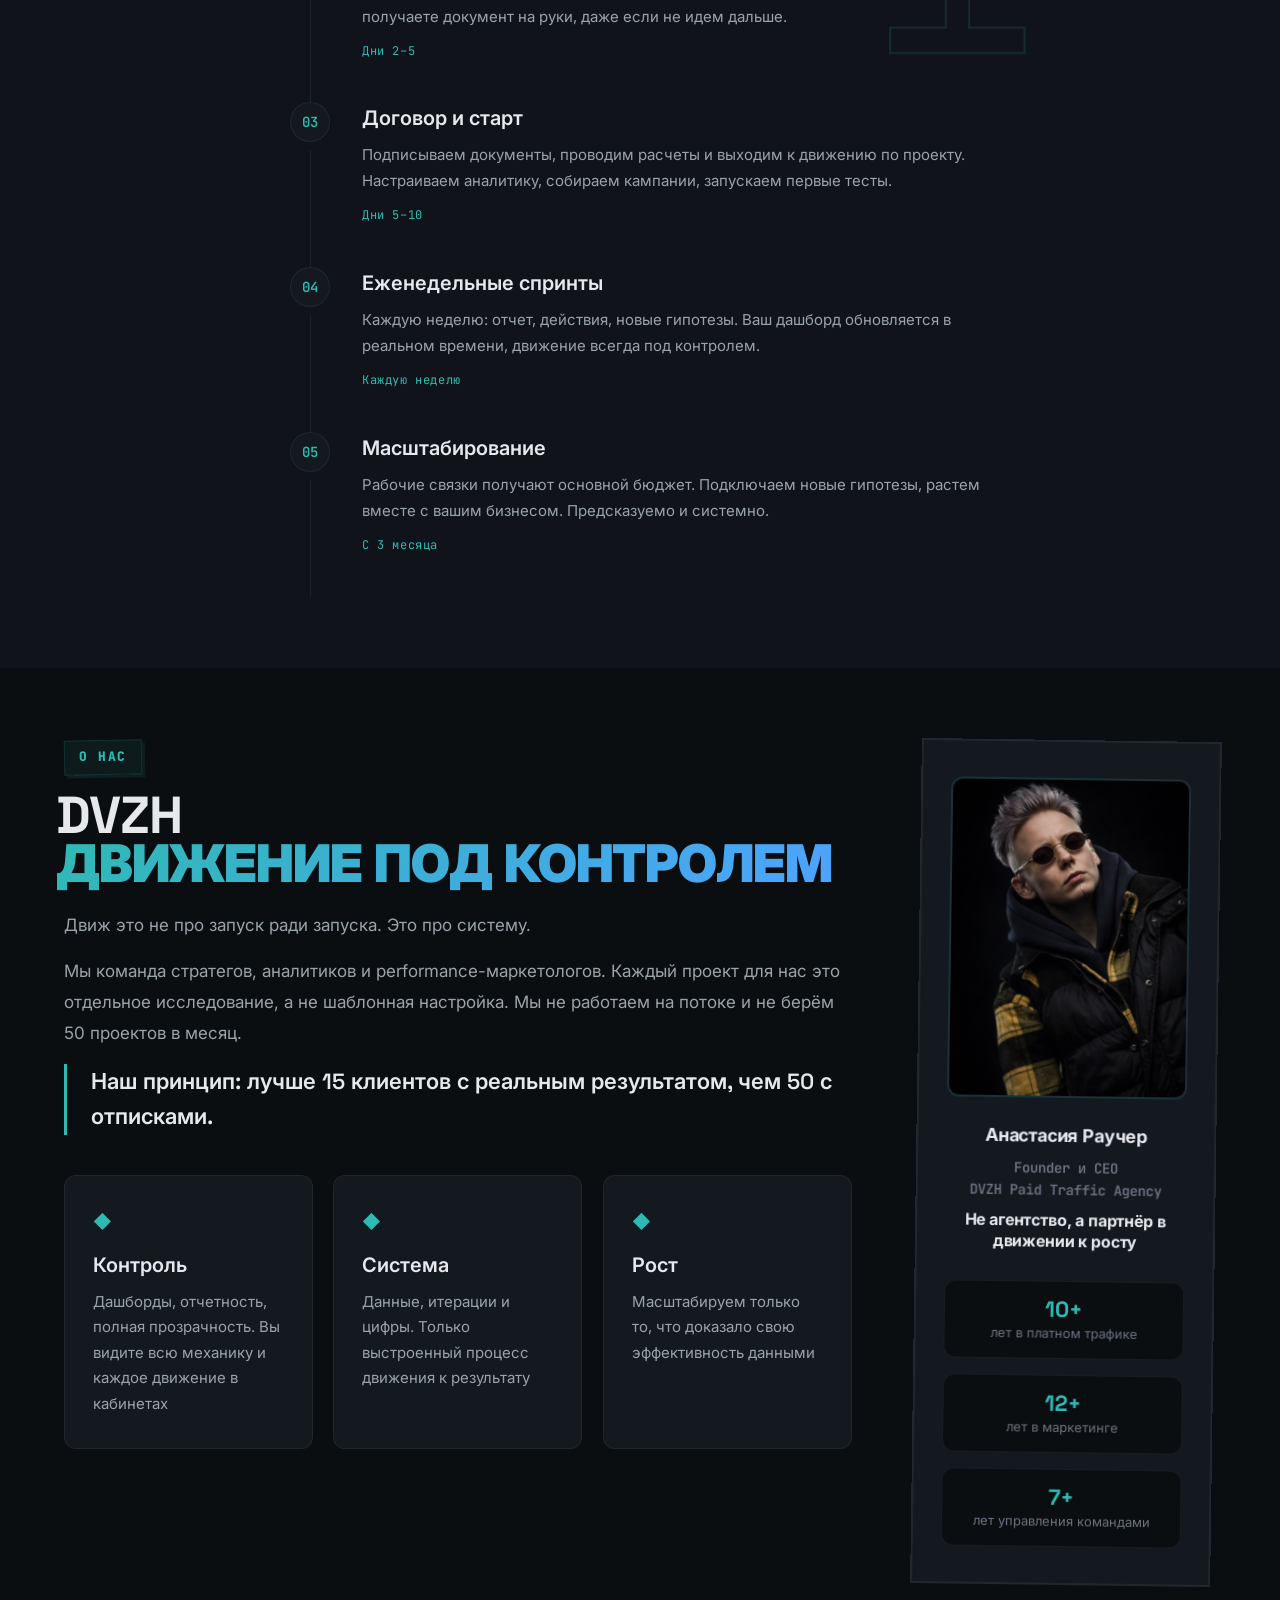
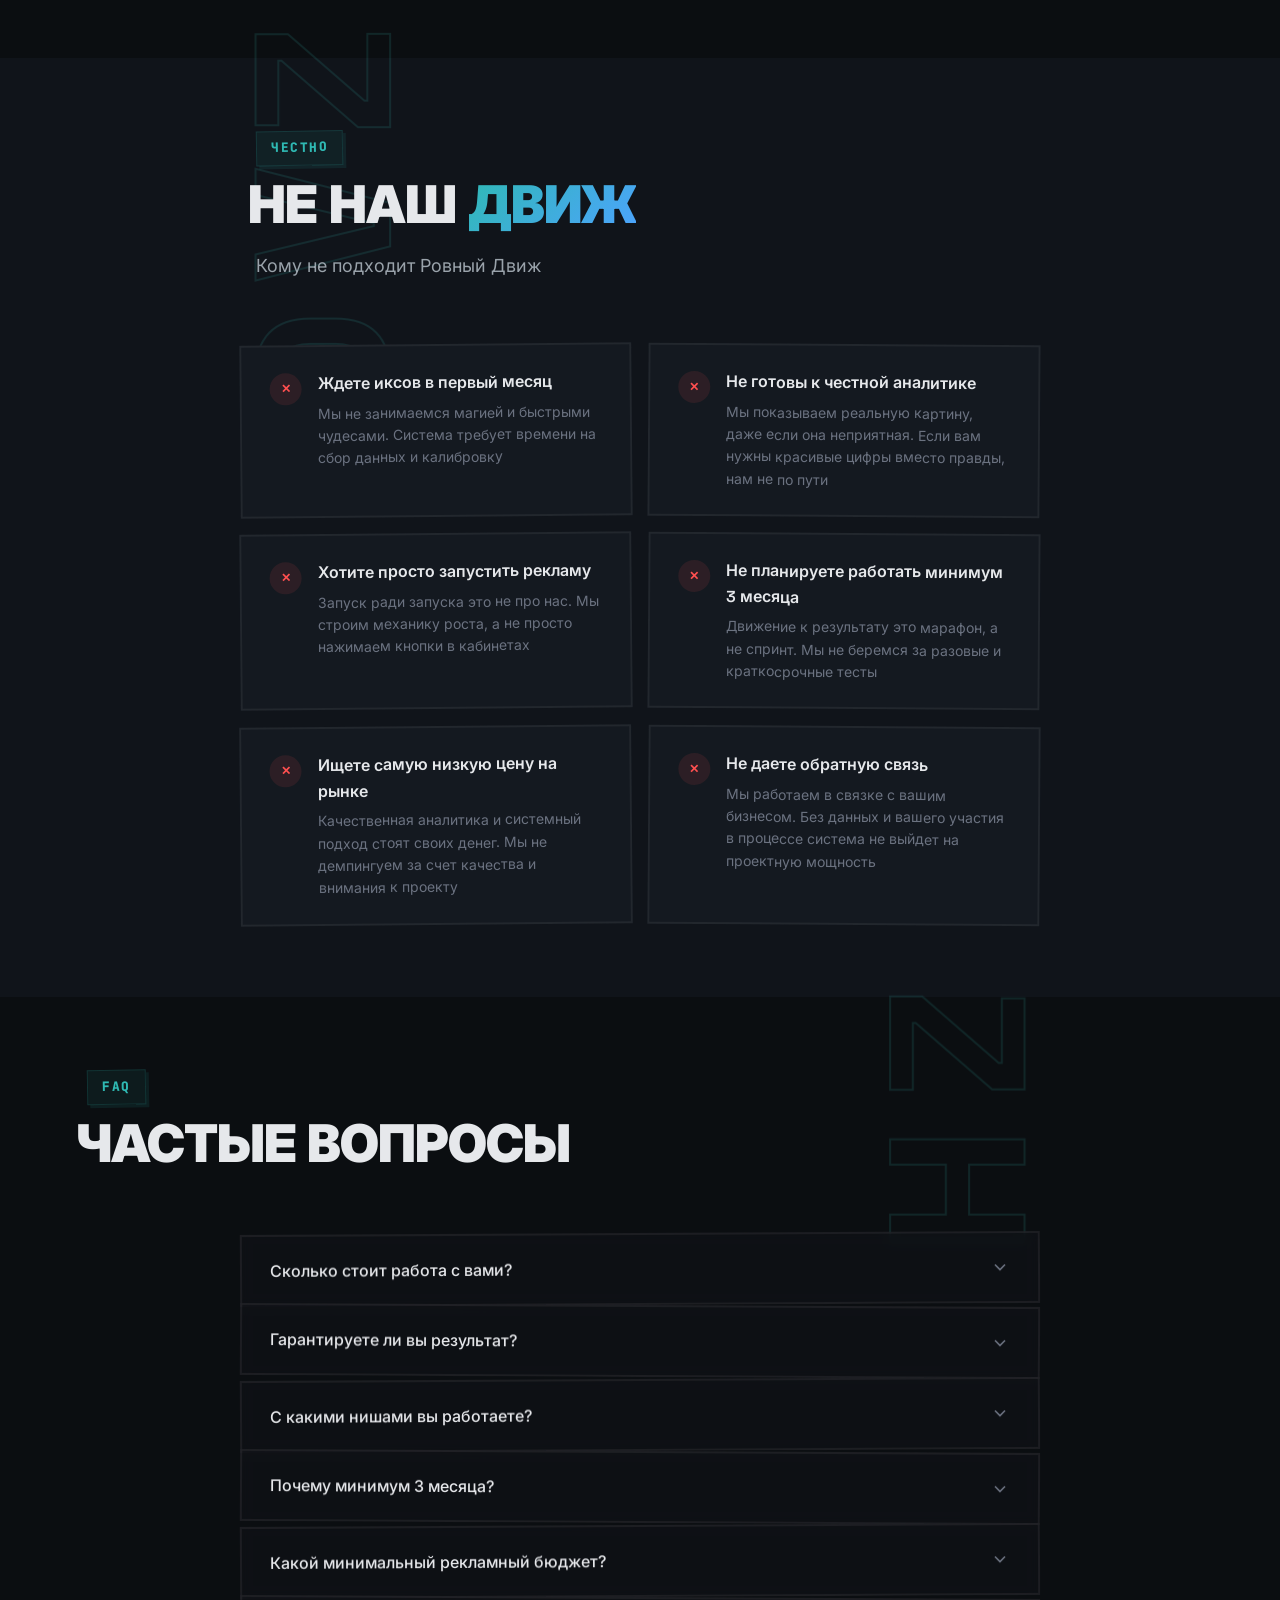
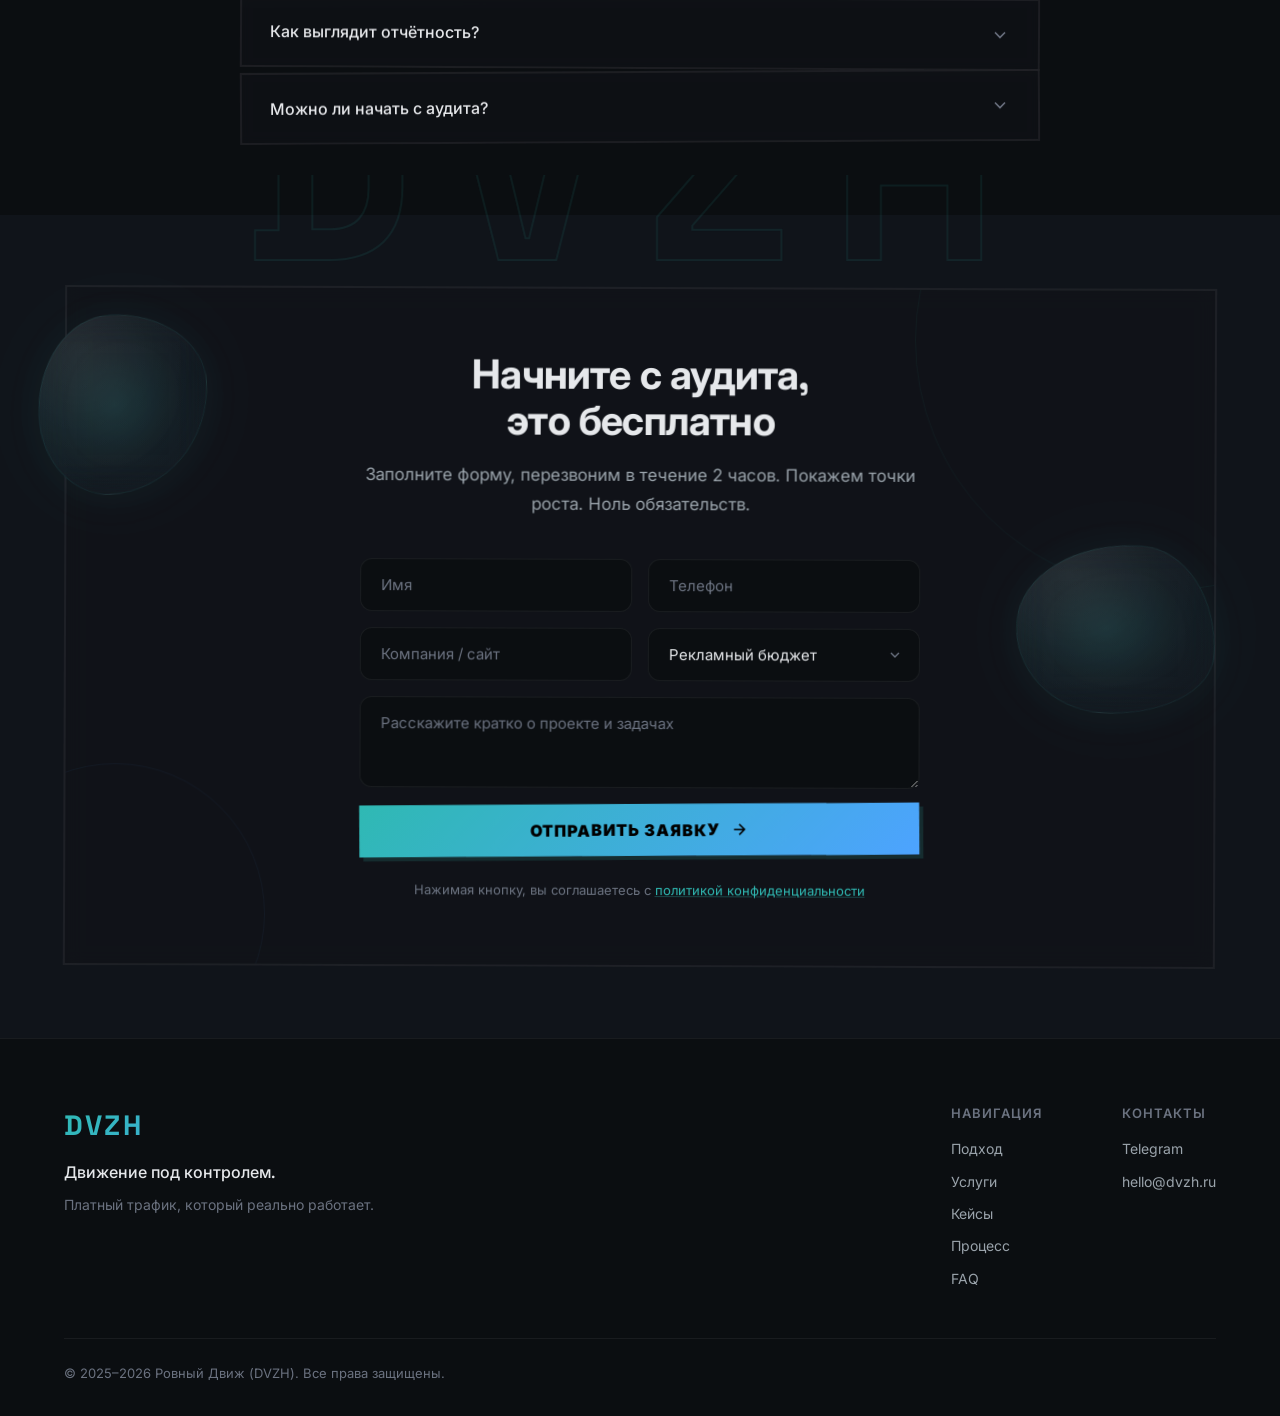
==== commit 09690ad3: "Mobile: fix monolith alignment, reduce gaps, add animations, viewport-fit, hyphens" ====
--- a/index.html
+++ b/index.html
@@ -2,7 +2,7 @@
 <html lang="ru">
 <head>
     <meta charset="UTF-8">
-    <meta name="viewport" content="width=device-width, initial-scale=1.0">
+    <meta name="viewport" content="width=device-width, initial-scale=1.0, viewport-fit=cover">
     <title>DVZH: реально работающий платный трафик</title>
     <meta name="description" content="DVZH. Платный трафик, который реально работает. Контроль. Система. Рост.">
     <link rel="preconnect" href="https://fonts.googleapis.com">
@@ -1354,7 +1354,6 @@
                         <span class="footer__col-title">Контакты</span>
                         <a href="https://t.me/araucher" target="_blank">Telegram</a>
                         <a href="mailto:hello@dvzh.ru">hello@dvzh.ru</a>
-                        <a href="https://wa.me/" target="_blank">WhatsApp</a>
                     </div>
                 </div>
             </div>
--- a/styles.css
+++ b/styles.css
@@ -29,8 +29,8 @@
     --font-mono: 'JetBrains Mono', 'Fira Code', monospace;
 
     /* Spacing */
-    --section-pad: 120px;
-    --section-pad-mobile: 64px;
+    --section-pad: 100px;
+    --section-pad-mobile: 48px;
     --container-max: 1200px;
     --container-pad: 24px;
 
@@ -648,8 +648,8 @@
     --radius-md: 4px;
     --radius-lg: 6px;
     --radius-xl: 8px;
-    --section-pad: 80px;
-    --section-pad-mobile: 48px;
+    --section-pad: 72px;
+    --section-pad-mobile: 40px;
 }
 body.vstyle-monolith .hero__title {
     text-transform: uppercase;
@@ -724,6 +724,13 @@
     text-align: left;
     margin-left: -6%;
 }
+@media (max-width: 768px) {
+    body.vstyle-monolith .hero__content {
+        margin-left: 0;
+        padding-left: 0;
+        padding-right: 0;
+    }
+}
 body.vstyle-monolith .nav__logo-symbol {
     letter-spacing: 0.3em;
     font-weight: 900;
@@ -2143,7 +2150,8 @@
    ╚══════════════════════════════════════════════════════════════════╝ */
 
 body.vstyle-collage {
-    --section-pad: 80px;
+    --section-pad: 72px;
+    --section-pad-mobile: 40px;
     overflow-x: hidden;
 }
 
@@ -3661,6 +3669,10 @@
     color: var(--text-primary);
     background-color: var(--bg-primary);
     overflow-x: hidden;
+    /* iPhone notch / safe area support */
+    padding-left: env(safe-area-inset-left);
+    padding-right: env(safe-area-inset-right);
+    padding-bottom: env(safe-area-inset-bottom);
 }
 
 a {
@@ -4559,7 +4571,7 @@
    MID CTA
    ============================================ */
 .cta-mid {
-    padding: 80px 0;
+    padding: 64px 0;
 }
 
 .cta-mid__inner {
@@ -6489,7 +6501,7 @@
    TRUSTED / INDUSTRIES STRIP
    ============================================ */
 .trusted {
-    padding: 32px 0;
+    padding: 24px 0;
     overflow: hidden;
     border-top: 1px solid var(--border);
     border-bottom: 1px solid var(--border);
@@ -7558,20 +7570,30 @@
         font-size: 12px;
     }
 
-    /* Hero BG: отключаем тяжёлые элементы на мобильных */
+    /* Hero BG: облегчаем на мобильных, но оставляем атмосферу */
     .hero__orbit {
         display: none;
     }
 
     .hero__grid {
-        opacity: 0.15;
+        opacity: 0.2;
     }
 
     .hero__aurora {
-        opacity: 0.3;
-    }
-
-    /* Monolith: показываем орбиты но мельче */
+        opacity: 0.4;
+    }
+
+    /* Мягкая анимация для badge dot */
+    .hero__badge-dot {
+        animation: pulse-dot 2.5s ease infinite;
+    }
+
+    /* Статы: лёгкая анимация парения */
+    .hero__stat {
+        animation: heroStatFloat 8s ease-in-out infinite;
+    }
+
+    /* Monolith: показываем одну орбиту */
     body.vstyle-monolith .hero__orbit {
         display: block;
     }
@@ -7586,7 +7608,7 @@
         display: none;
     }
 
-    /* Monolith hero corners — убираем на мобильных */
+    /* Monolith hero: убираем scanline/crosshair */
     body.vstyle-monolith .mono-scanline,
     body.vstyle-monolith .mono-crosshair {
         display: none;
@@ -7604,6 +7626,24 @@
 
     body.vstyle-monolith .hero__title::before {
         width: 3px;
+    }
+
+    /* Monolith sections: компактнее */
+    body.vstyle-monolith .section-title {
+        font-size: clamp(22px, 6vw, 32px);
+        letter-spacing: 0.02em;
+    }
+
+    body.vstyle-monolith .hero__badge {
+        font-size: 10px;
+        letter-spacing: 0.1em;
+        padding: 6px 14px;
+    }
+
+    /* Monolith section-header orbit — уменьшаем */
+    body.vstyle-monolith .section-header::before {
+        width: 120px;
+        height: 120px;
     }
 
     /* Cases grid — 1 колонка */
@@ -7616,6 +7656,12 @@
         padding: 24px;
     }
 
+    /* Collage: убираем clip-path на картах кейсов — контент обрезается */
+    body.vstyle-collage .cases__card {
+        clip-path: none;
+        padding: 24px;
+    }
+
     /* Services card */
     .services__card {
         padding: 24px;
@@ -7625,6 +7671,21 @@
         gap: 16px;
     }
 
+    /* Channels: 1 колонка на мобильных */
+    .services__channels,
+    .services__channels--2x2,
+    .services__channels--4 {
+        grid-template-columns: 1fr;
+    }
+
+    .services__channel {
+        padding: 14px;
+    }
+
+    .services__card-title {
+        font-size: 18px;
+    }
+
     /* Section headers */
     .section-title {
         font-size: clamp(24px, 6vw, 36px);
@@ -7634,6 +7695,21 @@
         font-size: 14px;
     }
 
+    /* Collage section-header — выравниваем на мобильных */
+    body.vstyle-collage .section-header {
+        transform: none;
+        padding-left: 0;
+    }
+
+    body.vstyle-collage .section-title {
+        font-size: clamp(24px, 6vw, 36px);
+        margin-left: 0;
+    }
+
+    body.vstyle-collage .section-tag {
+        transform: none;
+    }
+
     /* Model months */
     .model__months {
         gap: 16px;
@@ -7643,21 +7719,118 @@
         padding: 24px;
     }
 
+    .model__desc {
+        font-size: 15px;
+    }
+
     /* Process steps */
     .process__item {
         padding: 20px;
     }
 
-    /* About section */
+    .process__item-content h3 {
+        font-size: 17px;
+    }
+
+    .process__item-content p {
+        font-size: 14px;
+    }
+
+    /* About section: grid 1 колонка + текст по левому краю */
     .about__inner {
-        flex-direction: column;
-        text-align: center;
+        grid-template-columns: 1fr;
+        text-align: left;
+    }
+
+    .about__content {
+        order: 1;
+    }
+
+    .about__founder {
+        order: 2;
+        max-width: 100%;
+        margin: 0;
+    }
+
+    .about__text {
+        font-size: 15px;
+    }
+
+    .about__text--accent {
+        font-size: 18px;
+        padding-left: 16px;
+    }
+
+    .about__values {
+        grid-template-columns: 1fr;
+        gap: 12px;
+    }
+
+    .about__value {
+        padding: 24px 20px;
+        min-height: auto;
+        flex-direction: row;
+        align-items: flex-start;
+    }
+
+    .about__founder-stat-value {
+        font-size: 20px;
+    }
+
+    .about__founder-stat-label {
+        font-size: 12px;
+    }
+
+    .about__founder-info strong {
+        font-size: 16px;
+    }
+
+    .about__founder-motto {
+        font-size: 14px;
+    }
+
+    /* Not-for */
+    .not-for__grid {
+        grid-template-columns: 1fr;
+    }
+
+    .not-for__item {
+        padding: 20px 16px;
+    }
+
+    .not-for__text strong {
+        font-size: 15px;
+    }
+
+    .not-for__text p {
+        font-size: 13px;
     }
 
     /* FAQ */
     .faq__question {
         font-size: 15px;
         padding: 18px 20px;
+    }
+
+    .faq__answer p {
+        font-size: 14px;
+    }
+
+    /* Collage FAQ — убираем наклоны */
+    body.vstyle-collage .faq__item:nth-child(odd),
+    body.vstyle-collage .faq__item:nth-child(even) {
+        transform: none;
+        margin-top: 0;
+    }
+
+    /* Collage cards — убираем наклоны и overlap */
+    body.vstyle-collage .not-for__item:nth-child(odd),
+    body.vstyle-collage .not-for__item:nth-child(even) {
+        transform: none;
+    }
+
+    body.vstyle-collage .about__founder {
+        transform: none;
     }
 
     /* CTA buttons full width */
@@ -7667,6 +7840,32 @@
         text-align: center;
     }
 
+    /* CTA mid */
+    .cta-mid__inner {
+        padding: 32px 20px;
+    }
+
+    .cta-mid__inner h2 {
+        font-size: clamp(20px, 5vw, 28px);
+    }
+
+    /* CTA Final mobile */
+    .cta-final__inner {
+        padding: 40px 24px;
+    }
+
+    .cta-final__form-row {
+        grid-template-columns: 1fr;
+    }
+
+    .cta-final__title {
+        font-size: clamp(22px, 5.5vw, 30px);
+    }
+
+    .cta-final__desc {
+        font-size: 14px;
+    }
+
     /* Marquee — компактнее */
     .marquee__item {
         font-size: clamp(32px, 6vw, 56px);
@@ -7674,24 +7873,56 @@
     }
 
     /* Footer */
+    .footer__inner {
+        flex-direction: column;
+        gap: 32px;
+    }
+
     .footer__links {
         flex-direction: column;
         gap: 24px;
     }
 
-    /* Collage overlays — уменьшаем/скрываем на мобильных */
+    .footer__tagline,
+    .footer__desc {
+        font-size: 14px;
+    }
+
+    /* Trusted strip mobile */
+    .trusted__label {
+        font-size: 13px;
+        text-align: center;
+    }
+
+    /* Collage overlays — скрываем на мобильных */
     body.vstyle-collage .collage-tape,
     body.vstyle-collage .collage-drip,
     body.vstyle-collage .collage-glass-float {
         display: none;
     }
 
-    /* Float-tags — все скрываем на маленьких мобилках */
+    /* Float-tags — показываем 2 из 4 на мобильных */
     .hero__float-tag {
+        display: block;
+        font-size: 9px;
+        padding: 5px 10px;
+        opacity: 0.35;
+        animation-duration: 20s !important;
+    }
+    .hero__float-tag--1 {
+        top: 8%;
+        right: 4%;
+    }
+    .hero__float-tag--2 {
+        top: 28%;
+        right: 2%;
+    }
+    .hero__float-tag--3,
+    .hero__float-tag--4 {
         display: none;
     }
 
-    /* Style toggle — поближе к низу, не мешает контенту */
+    /* Style toggle — поближе к низу */
     #styleToggle {
         bottom: 20px;
         right: 20px;
@@ -7707,6 +7938,46 @@
         bottom: 20px;
         right: 70px;
     }
+
+    /* Sticky CTA — текст обрезается */
+    .sticky-cta__inner {
+        padding: 0 16px;
+    }
+
+    /* Горизонтальный скролл — блокируем */
+    html, body {
+        overflow-x: hidden;
+    }
+
+    /* Micro interactions: подсветка карточек при скролле */
+    .problem__card,
+    .model__month,
+    .services__card,
+    .cases__card {
+        transition: transform 0.4s var(--ease-out),
+                    border-color 0.4s ease,
+                    box-shadow 0.4s ease;
+    }
+
+    /* Monolith mobile: section-header центрирование */
+    body.vstyle-monolith .section-header {
+        text-align: center;
+    }
+
+    body.vstyle-monolith .section-header::before {
+        width: 100px;
+        height: 100px;
+    }
+
+    body.vstyle-monolith .section-tag {
+        display: inline-block;
+    }
+
+    /* Monolith mobile: cards без orbital dots offset */
+    body.vstyle-monolith .problem__card,
+    body.vstyle-monolith .model__month {
+        border-radius: 4px;
+    }
 }
 
 @media (max-width: 480px) {
@@ -7716,6 +7987,9 @@
 
     .hero__title {
         font-size: clamp(22px, 7vw, 32px);
+        hyphens: auto;
+        -webkit-hyphens: auto;
+        word-break: break-word;
     }
 
     .hero__badge {
@@ -7723,6 +7997,11 @@
         padding: 6px 12px;
     }
 
+    /* Float-tags: все скрыть на 480px */
+    .hero__float-tag {
+        display: none !important;
+    }
+
     .hero__actions .btn {
         font-size: 14px;
         padding: 14px 24px;
@@ -7737,7 +8016,7 @@
     }
 
     .section-title {
-        font-size: 24px;
+        font-size: 22px;
     }
 
     /* Approach */
@@ -7750,18 +8029,77 @@
         font-size: 16px;
     }
 
+    .approach__step-content p {
+        font-size: 13px;
+    }
+
     /* Not-for cards */
-    .not-for__card {
-        padding: 20px;
+    .not-for__item {
+        padding: 16px 14px;
     }
 
     /* CTA final */
     .cta-final__inner {
-        padding: 32px 16px;
+        padding: 28px 14px;
     }
 
     .cta-final__title {
+        font-size: 20px;
+    }
+
+    .cta-final__input,
+    .cta-final__select,
+    .cta-final__textarea {
+        font-size: 14px;
+        padding: 12px 14px;
+    }
+
+    /* Services on 480px */
+    .services__card-title {
+        font-size: 16px;
+    }
+
+    .services__channel-name {
+        font-size: 13px;
+    }
+
+    .services__channel-desc {
+        font-size: 12px;
+    }
+
+    /* Cases on 480px */
+    .cases__card-title {
+        font-size: 17px;
+    }
+
+    .cases__metric-value {
         font-size: 22px;
+    }
+
+    .cases__card-desc {
+        font-size: 13px;
+    }
+
+    /* Model */
+    .model__month h3 {
+        font-size: 17px;
+    }
+
+    .model__month p {
+        font-size: 13px;
+    }
+
+    .model__month-num {
+        font-size: 22px;
+    }
+
+    /* About */
+    .about__value strong {
+        font-size: 17px;
+    }
+
+    .about__value p {
+        font-size: 13px;
     }
 
     /* Monolith: все mono-data скрываем */
@@ -7770,13 +8108,18 @@
         display: none;
     }
 
-    /* Nav mobile menu — меньший top */
+    /* Nav mobile menu */
     .nav__links {
         top: 60px;
     }
 
     .nav__link {
         font-size: 18px;
+    }
+
+    /* Footer */
+    .footer__bottom p {
+        font-size: 12px;
     }
 }
 
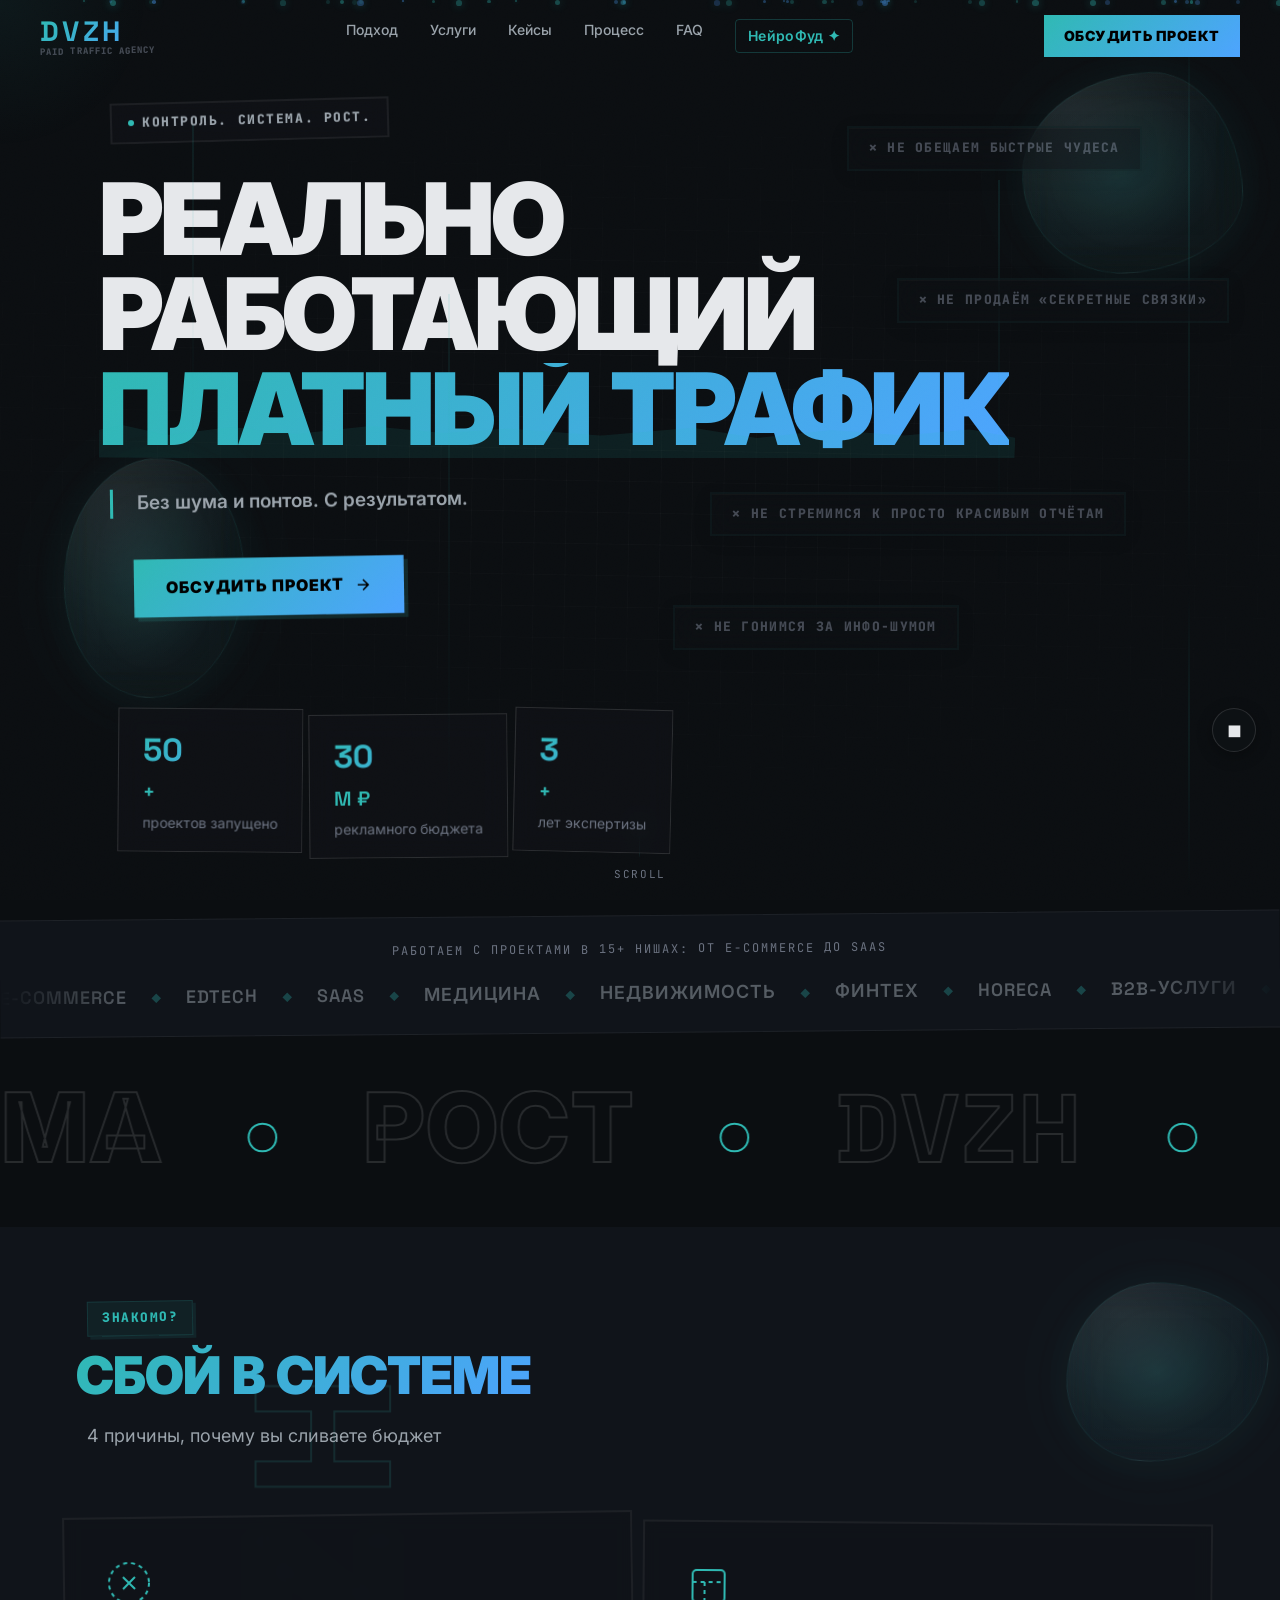
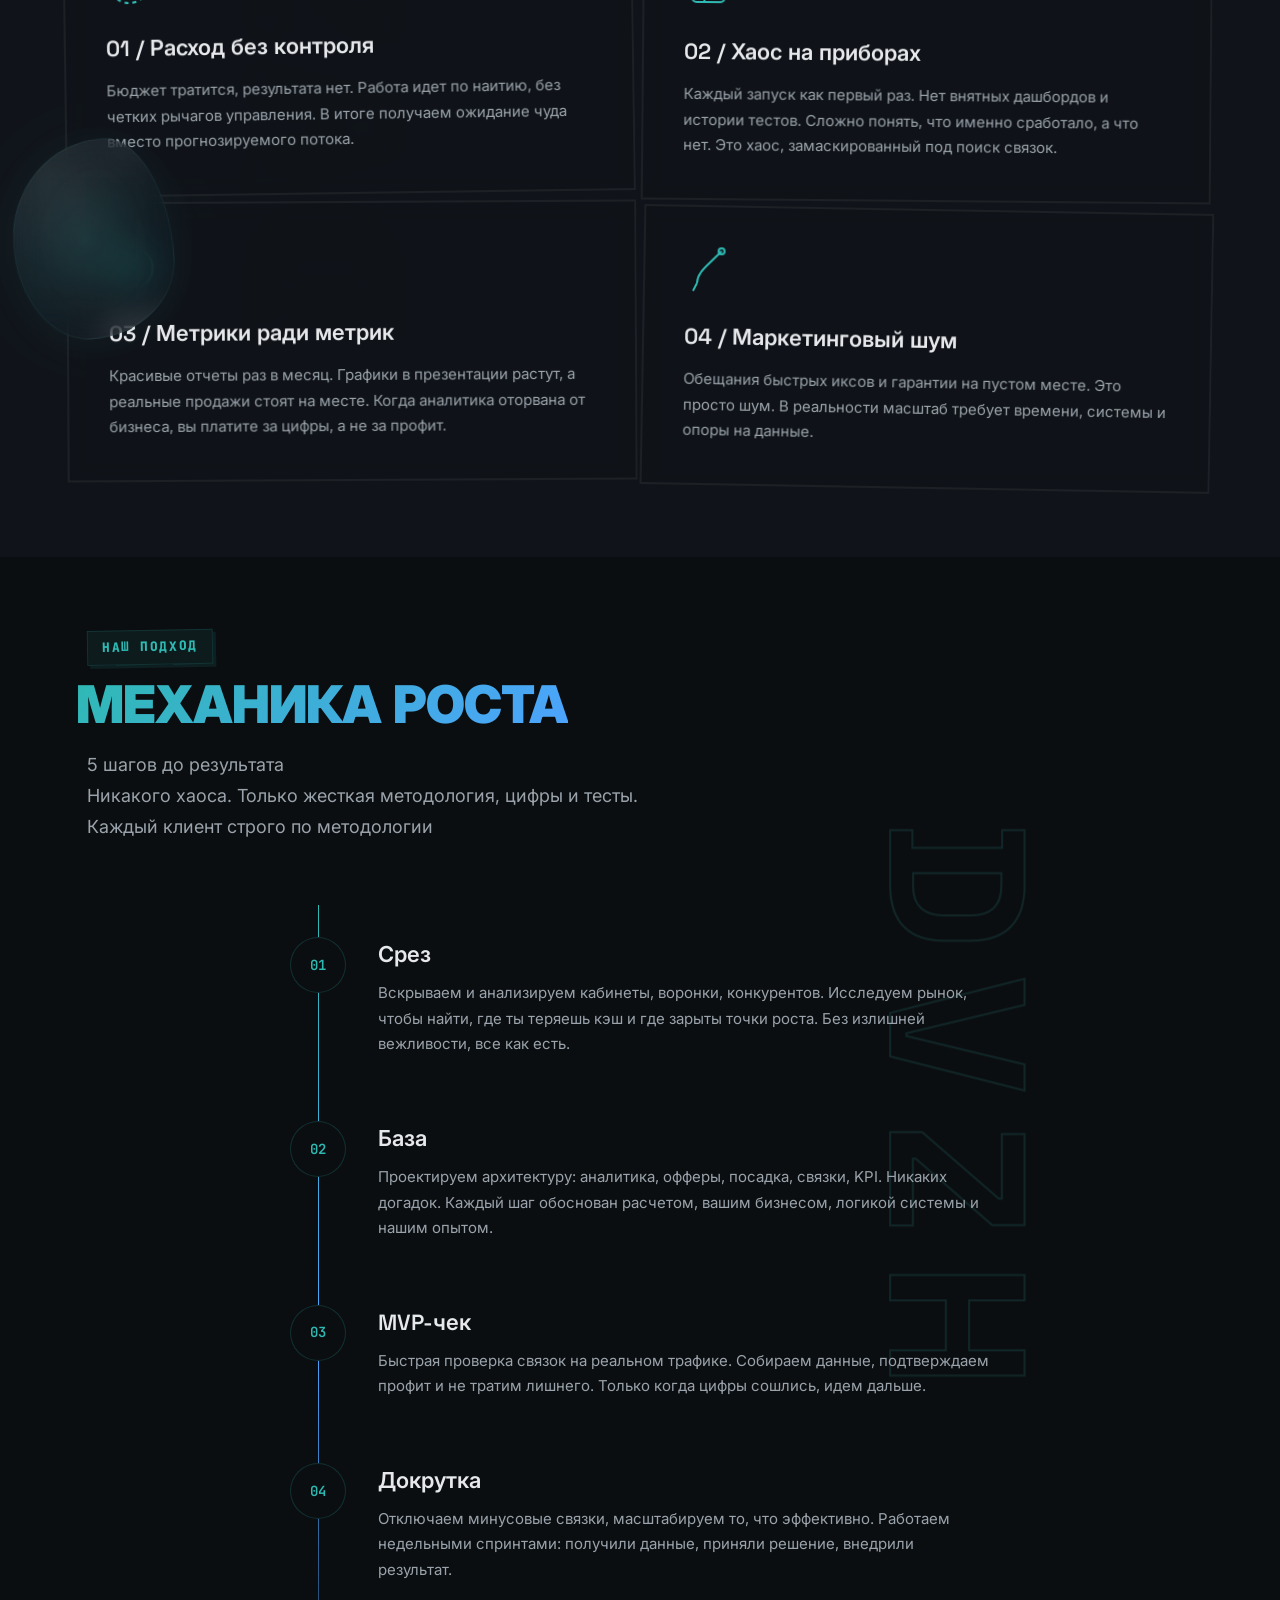
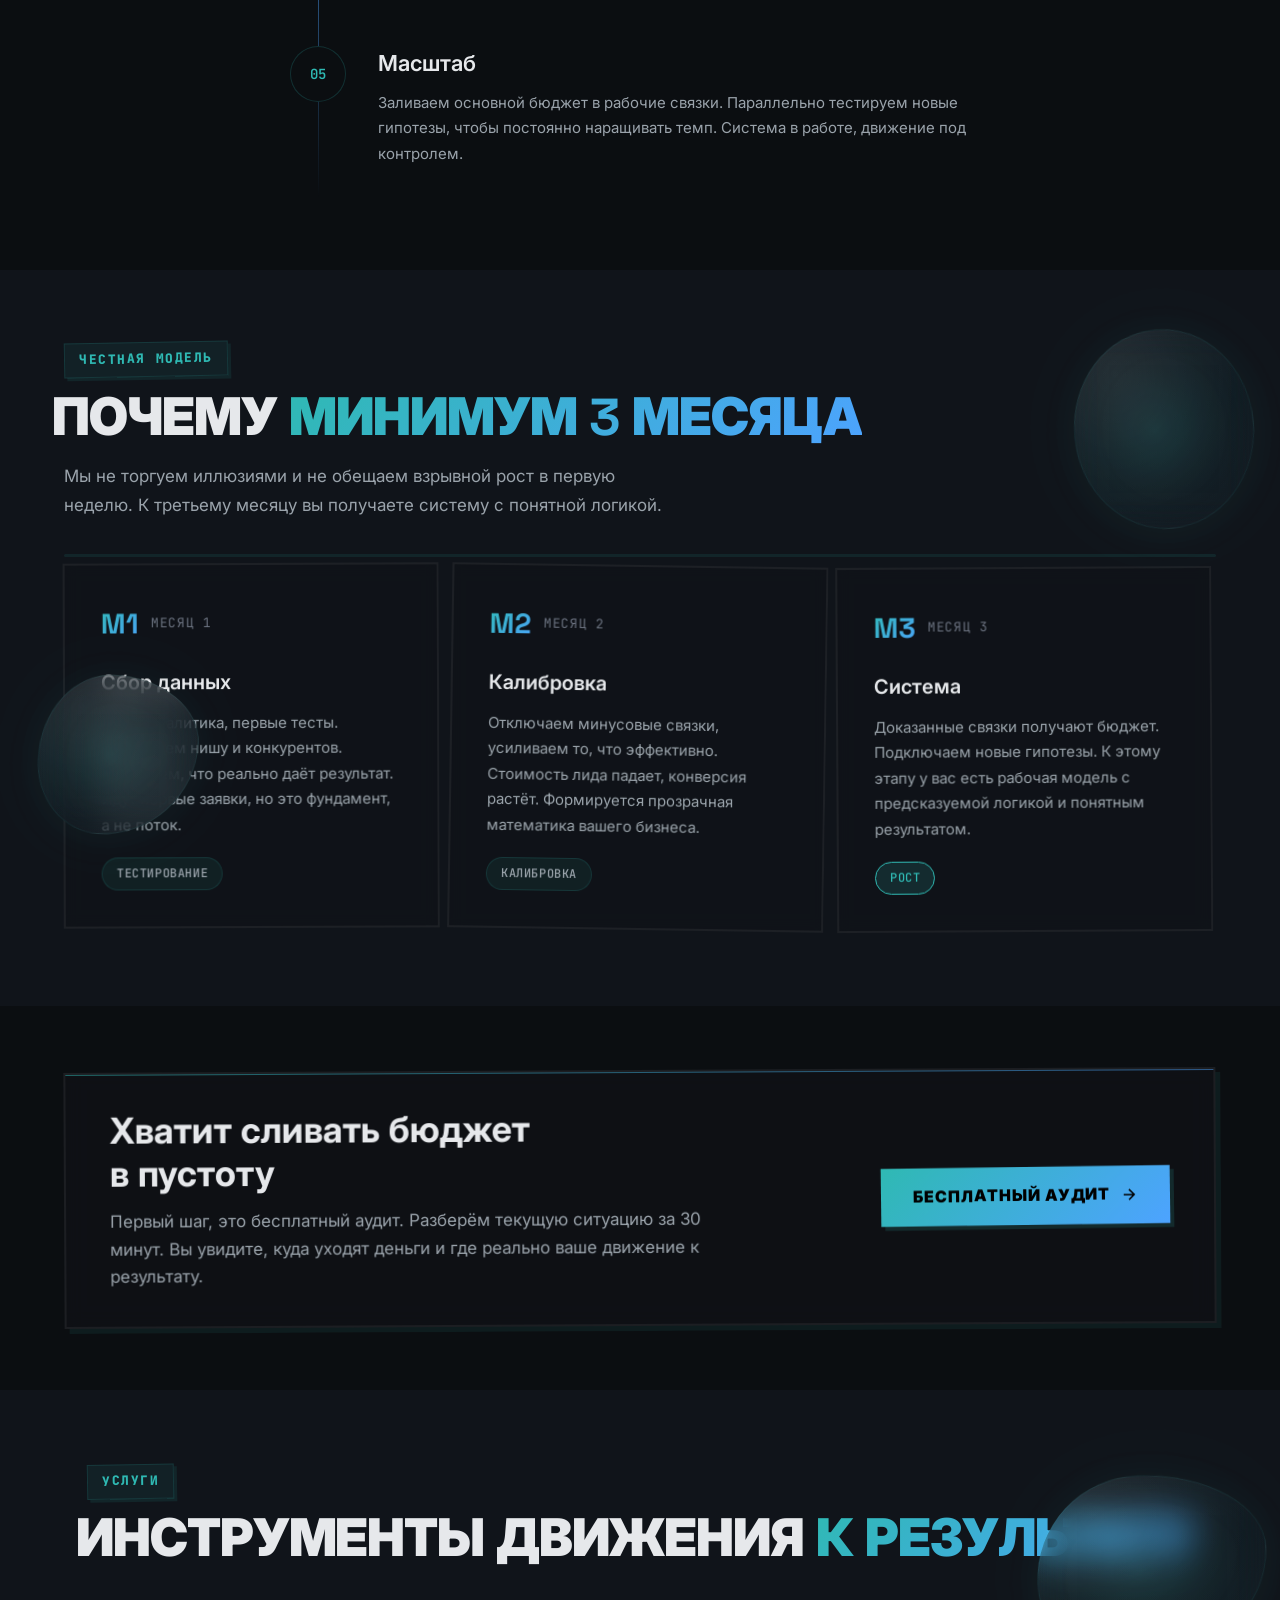
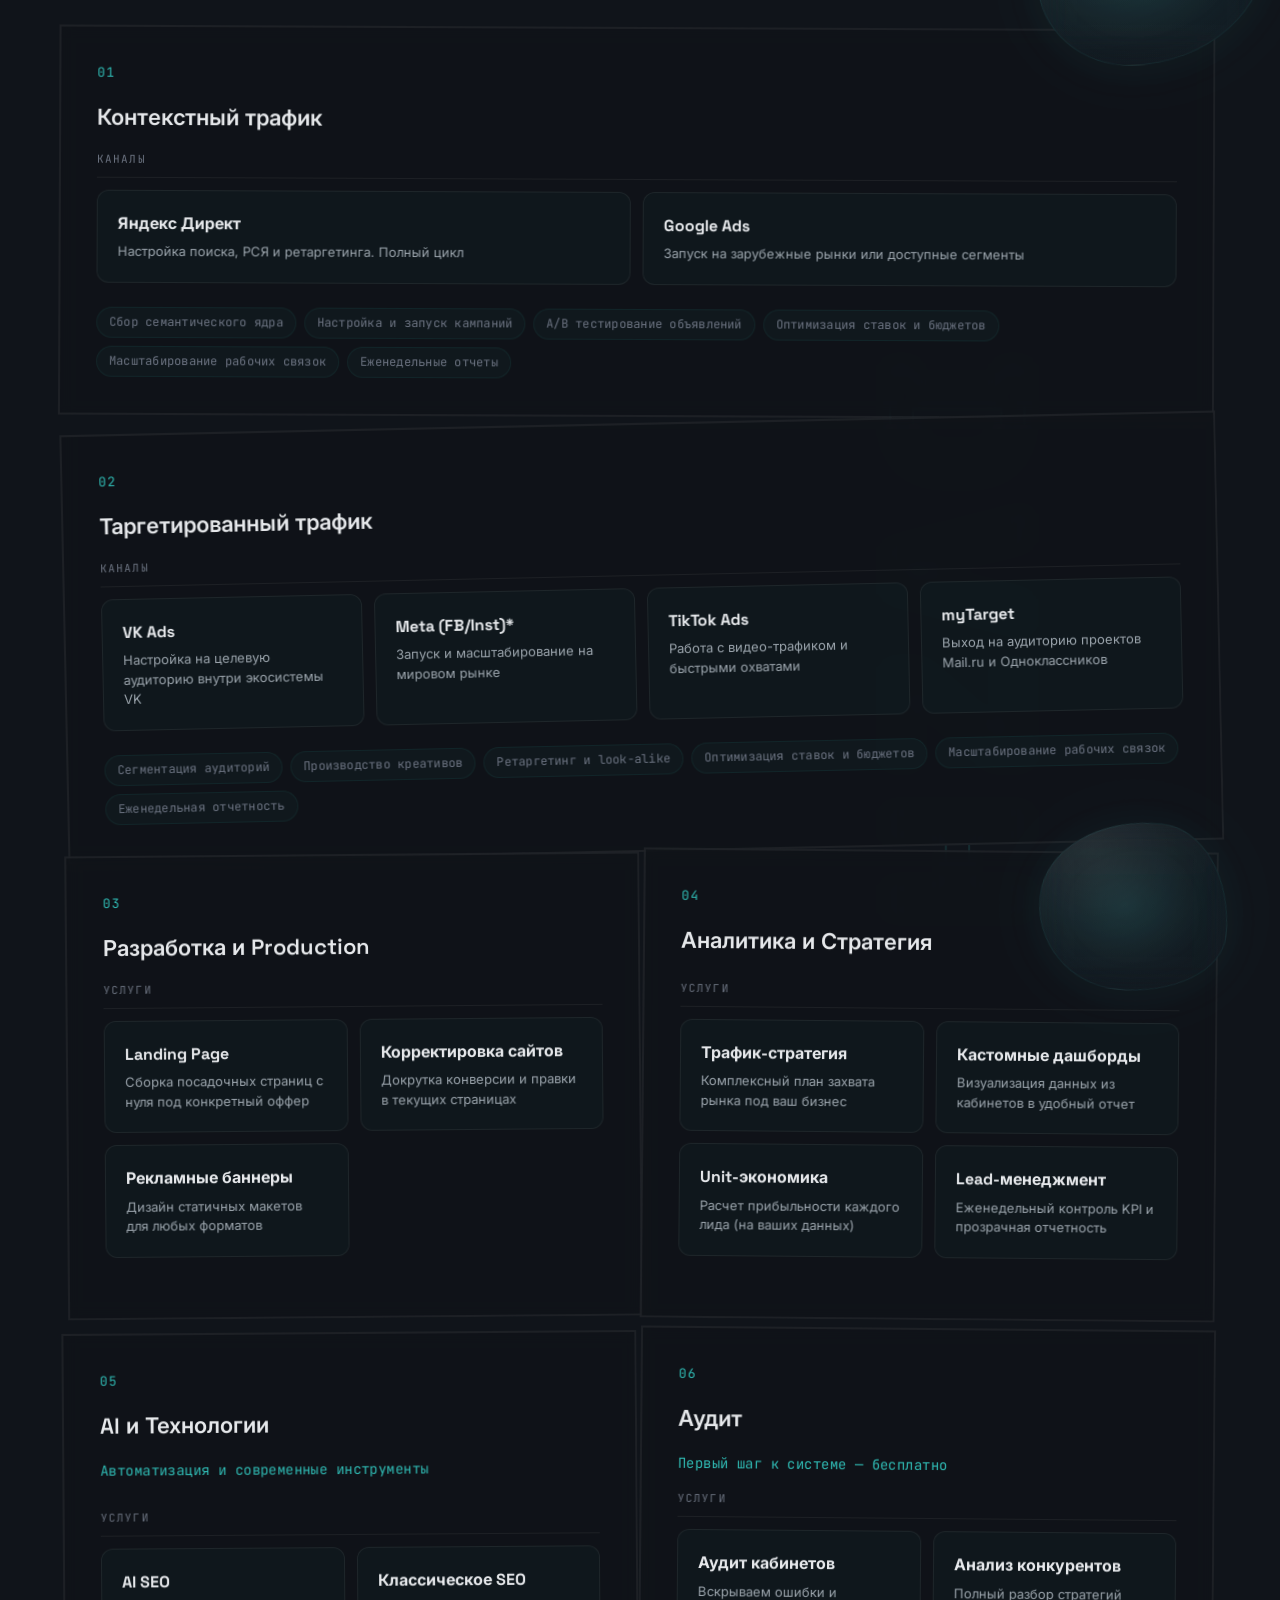
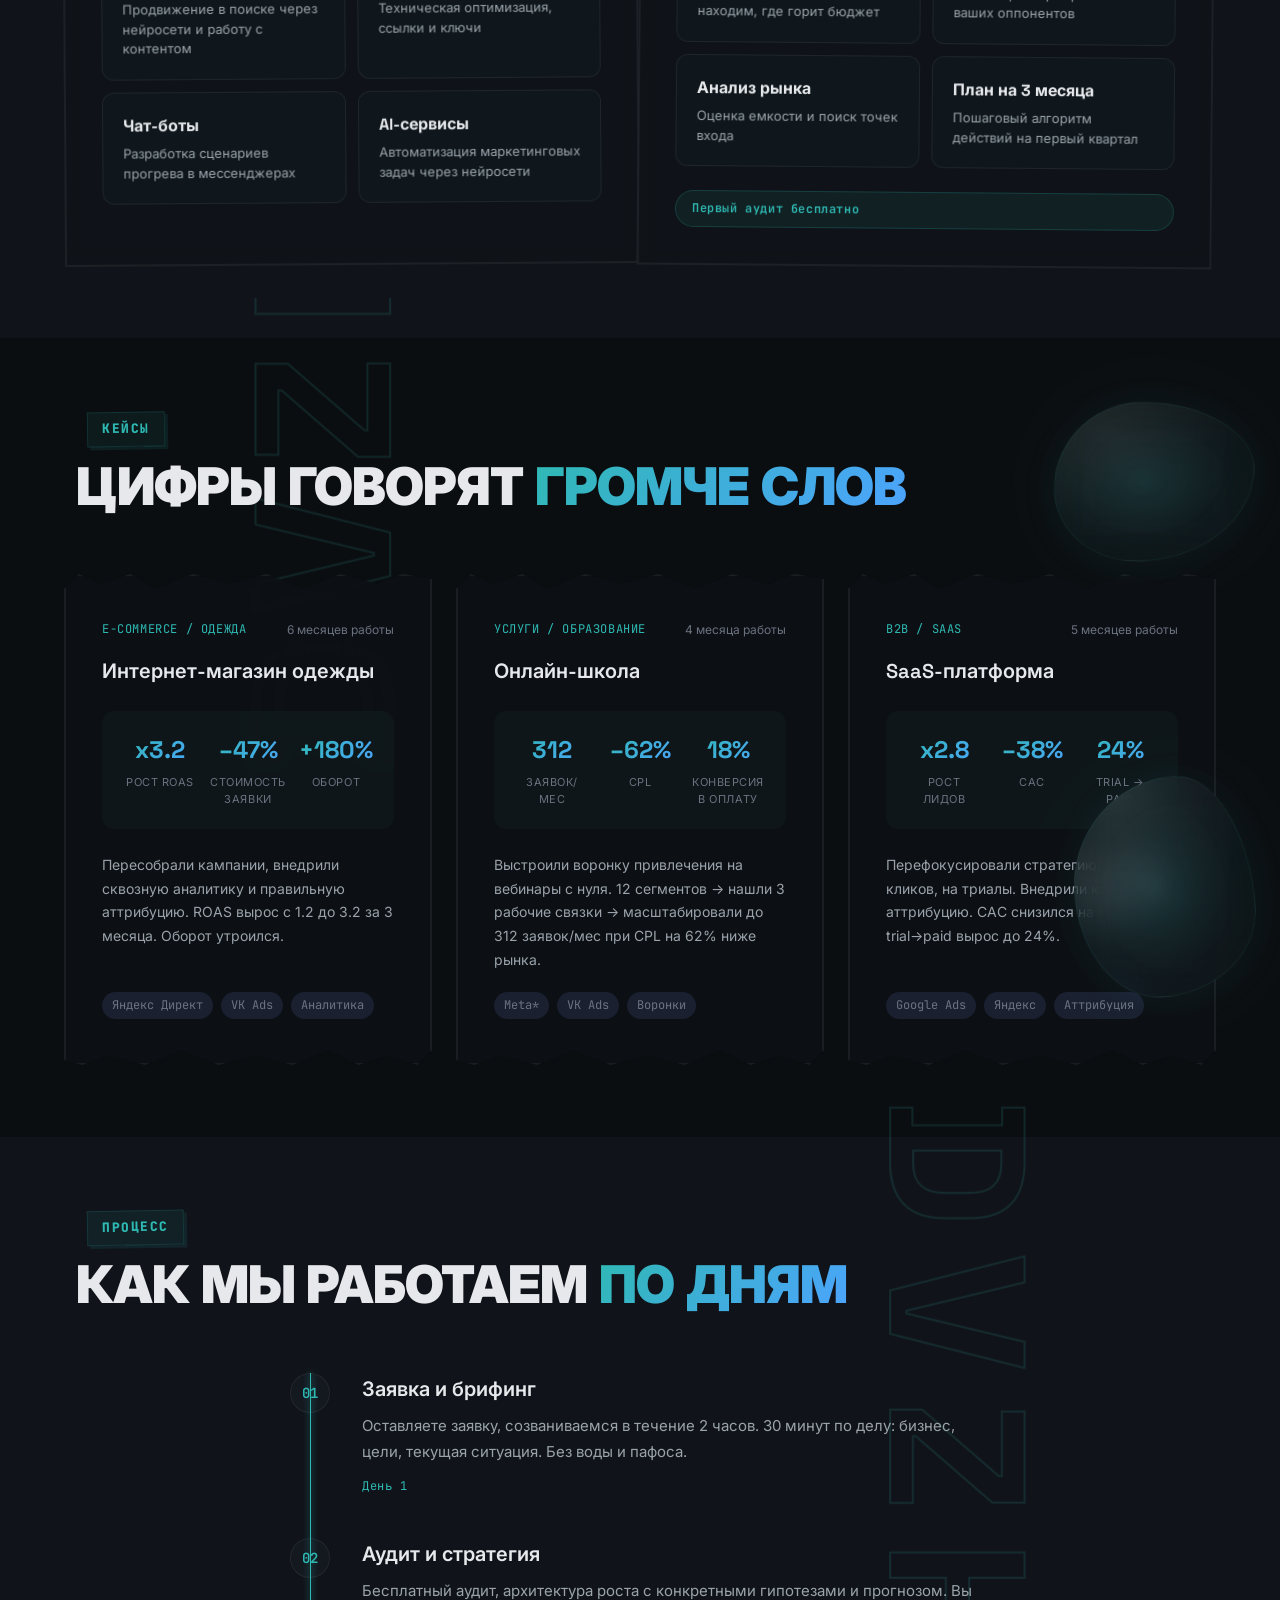
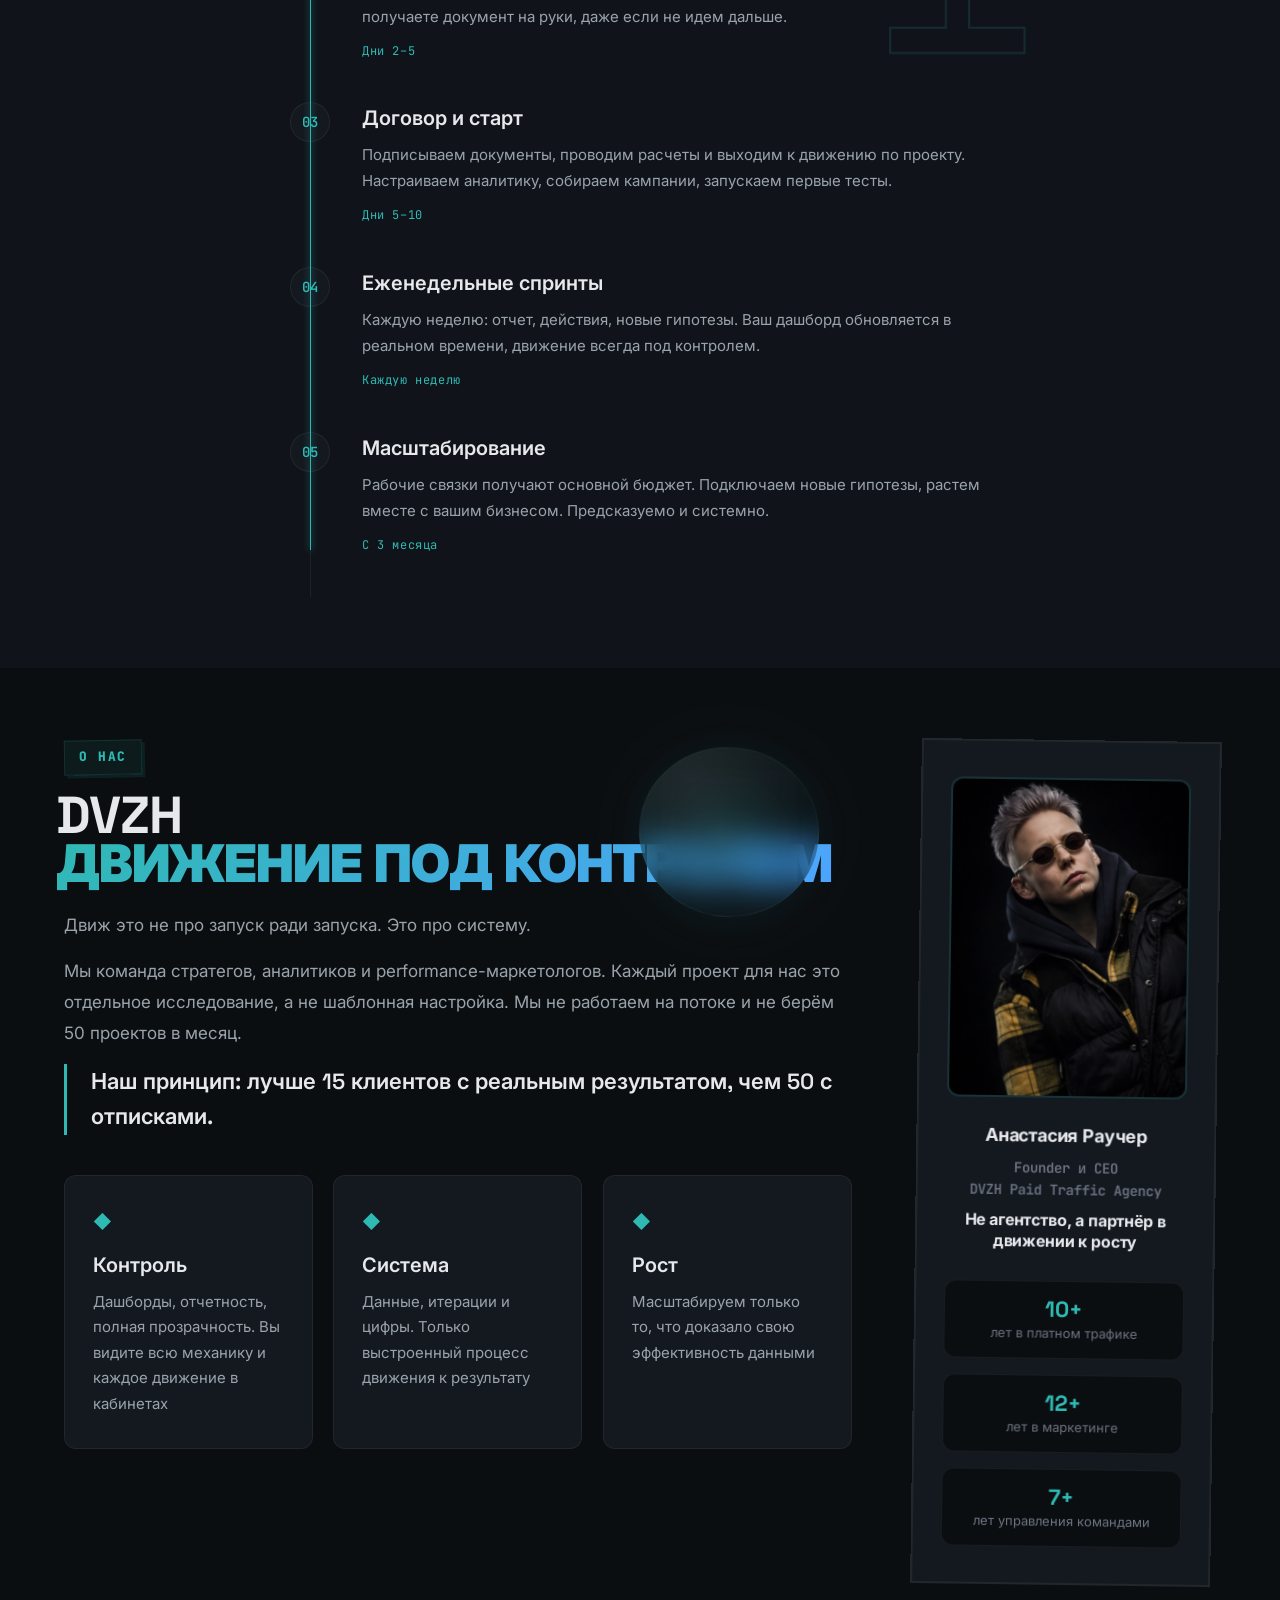
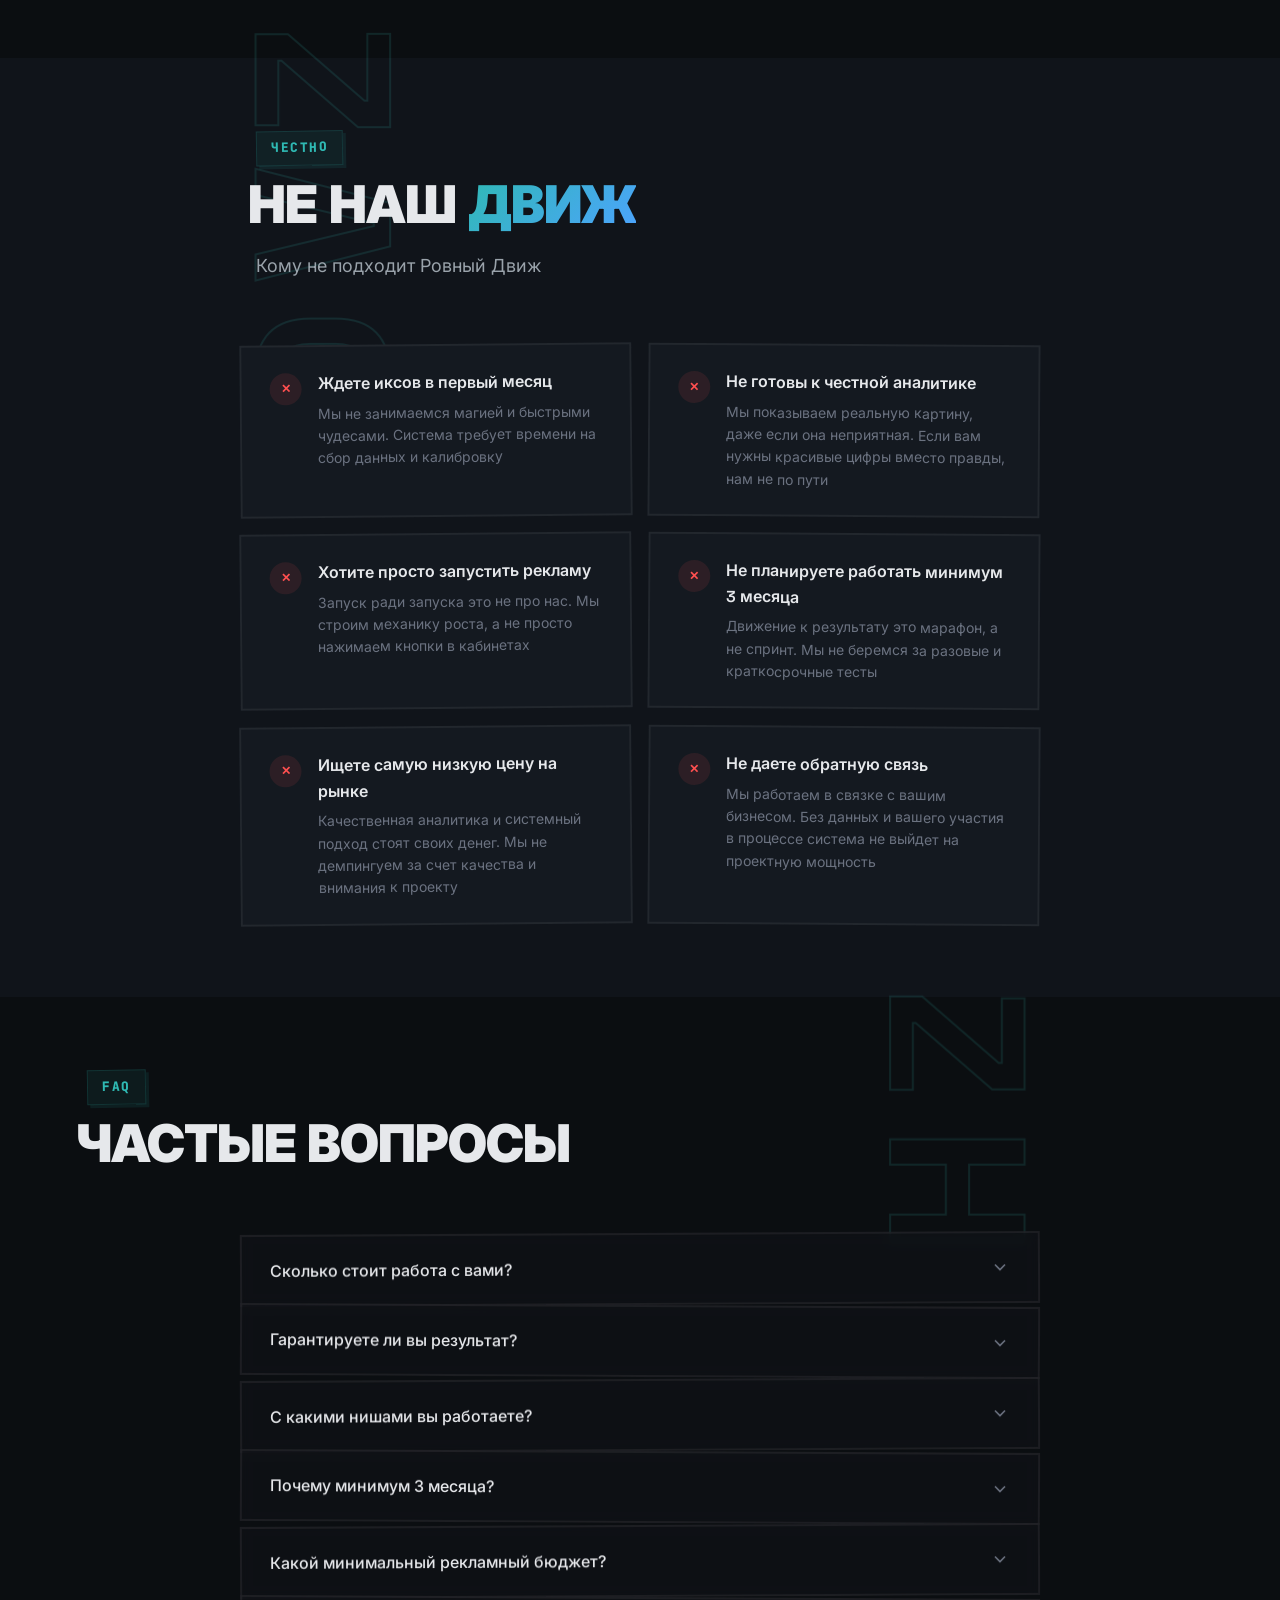
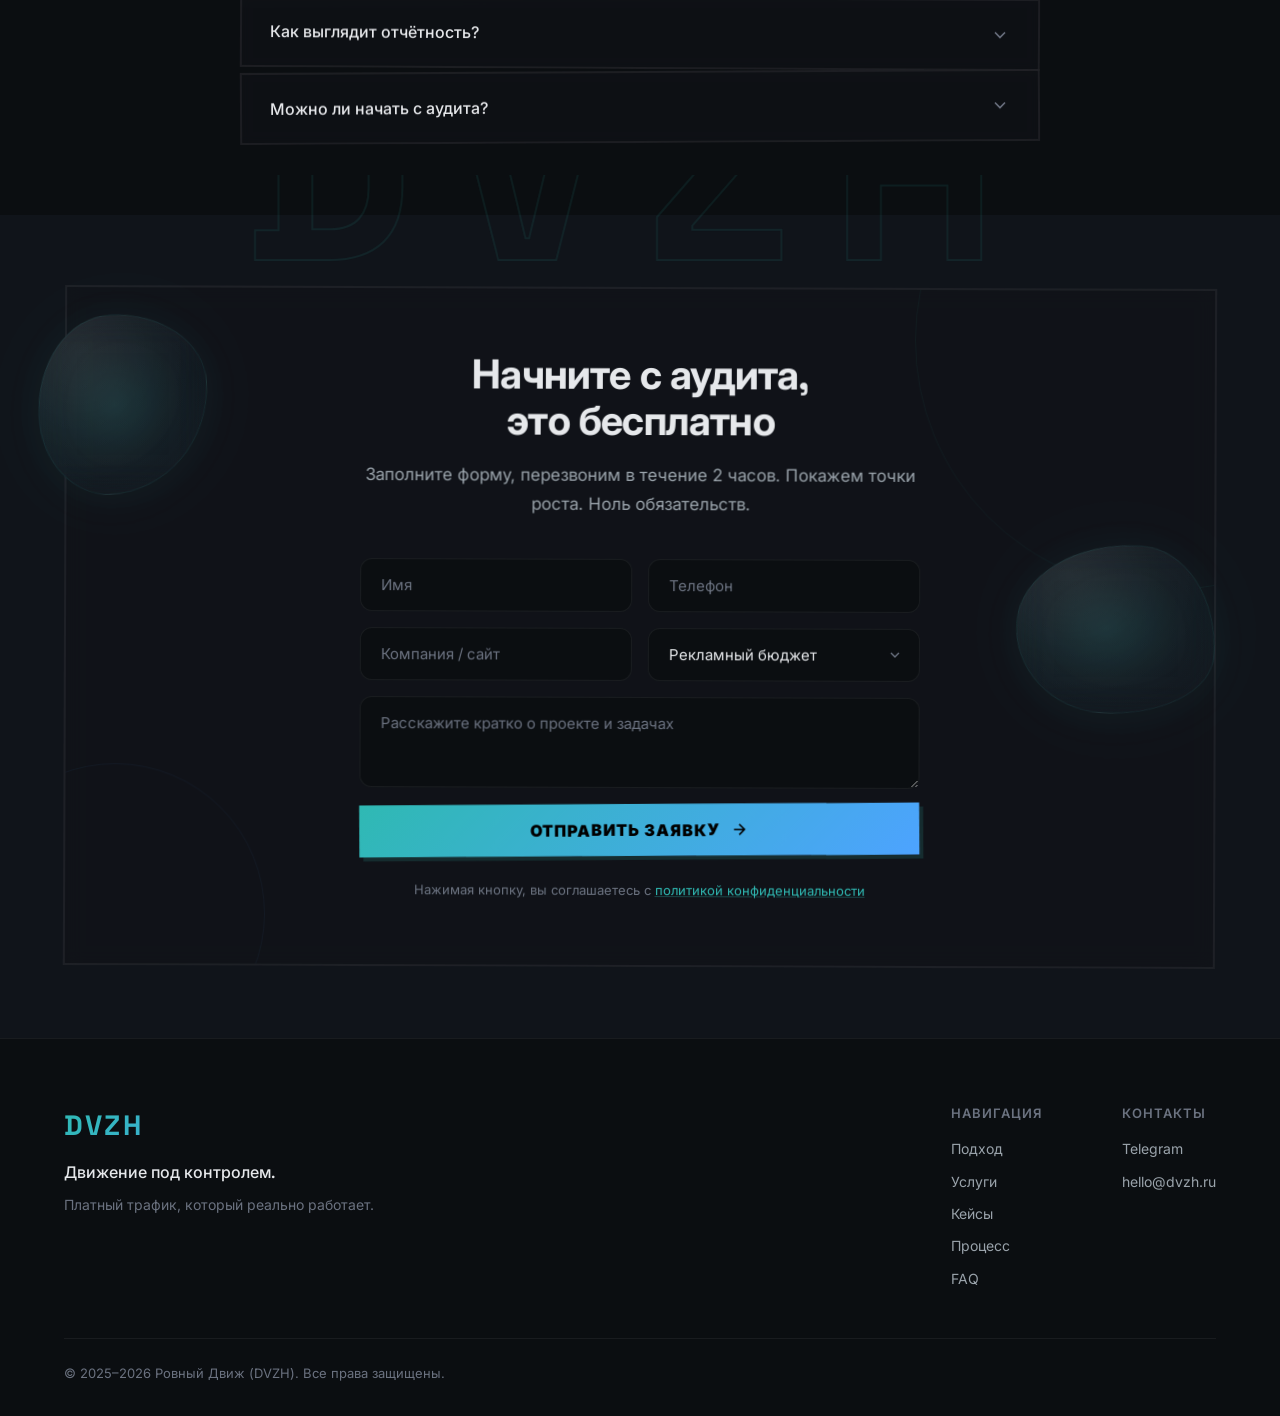
==== commit b65042d8: "feat: add NeroFoodDVZH landing page (AI food photography service) Added NeroFoodDVZH/ — full landing" ====
--- a/index.html
+++ b/index.html
@@ -4,7 +4,199 @@
     <meta charset="UTF-8">
     <meta name="viewport" content="width=device-width, initial-scale=1.0, viewport-fit=cover">
     <title>DVZH: реально работающий платный трафик</title>
-    <meta name="description" content="DVZH. Платный трафик, который реально работает. Контроль. Система. Рост.">
+    <meta name="description" content="DVZH — performance-агентство управляемого трафика. Контекстная и таргетированная реклама, аналитика, аудит. Яндекс.Директ, VK Ads. От 50 000 ₽/мес.">
+    <meta name="keywords" content="performance маркетинг, платный трафик, контекстная реклама, Яндекс Директ, VK Ads, таргетированная реклама, маркетинговое агентство, ДВИЖ, DVZH">
+    <meta name="robots" content="index, follow, max-snippet:-1, max-image-preview:large, max-video-preview:-1">
+    <meta name="author" content="DVZH — Ровный Движ">
+
+    <!-- Canonical & Alternate -->
+    <link rel="canonical" href="https://dvzh.tech/">
+
+    <!-- OpenGraph -->
+    <meta property="og:type" content="website">
+    <meta property="og:url" content="https://dvzh.tech/">
+    <meta property="og:title" content="DVZH — Performance-агентство управляемого трафика">
+    <meta property="og:description" content="Не запускаем рекламу ради запуска. Строим систему управляемого роста. Контекст, таргет, аналитика. 50+ проектов, 30+ млн ₽ в управлении.">
+    <meta property="og:site_name" content="DVZH">
+    <meta property="og:locale" content="ru_RU">
+
+    <!-- Twitter Card -->
+    <meta name="twitter:card" content="summary_large_image">
+    <meta name="twitter:title" content="DVZH — Performance-агентство управляемого трафика">
+    <meta name="twitter:description" content="Не запускаем рекламу ради запуска. Строим систему управляемого роста. Контекст, таргет, аналитика. 50+ проектов.">
+    <meta name="twitter:site" content="@dvzh_agency">
+
+    <!-- JSON-LD: Organization -->
+    <script type="application/ld+json">
+    {
+      "@context": "https://schema.org",
+      "@type": "Organization",
+      "name": "DVZH",
+      "alternateName": "Ровный Движ",
+      "url": "https://dvzh.tech/",
+      "logo": "https://dvzh.tech/logo.png",
+      "description": "Performance-агентство управляемого платного трафика. Контекстная реклама, таргетированная реклама, аналитика, маркетинговый аудит.",
+      "foundingDate": "2022",
+      "email": "hello@dvzh.ru",
+      "sameAs": [
+        "https://t.me/araucher"
+      ],
+      "contactPoint": {
+        "@type": "ContactPoint",
+        "contactType": "customer service",
+        "availableLanguage": "Russian",
+        "url": "https://t.me/araucher"
+      }
+    }
+    </script>
+
+    <!-- JSON-LD: LocalBusiness / ProfessionalService -->
+    <script type="application/ld+json">
+    {
+      "@context": "https://schema.org",
+      "@type": "ProfessionalService",
+      "name": "DVZH — Ровный Движ",
+      "url": "https://dvzh.tech/",
+      "description": "Performance-маркетинговое агентство. Управляемый платный трафик: Яндекс.Директ, Google Ads, VK Ads, myTarget. Прозрачная аналитика и системный рост.",
+      "email": "hello@dvzh.ru",
+      "priceRange": "от 50 000 ₽/мес",
+      "currenciesAccepted": "RUB",
+      "paymentAccepted": "Банковский перевод",
+      "areaServed": {
+        "@type": "Country",
+        "name": "Россия"
+      },
+      "knowsAbout": [
+        "Контекстная реклама",
+        "Яндекс.Директ",
+        "Google Ads",
+        "Таргетированная реклама",
+        "VK Ads",
+        "myTarget",
+        "Performance-маркетинг",
+        "Сквозная аналитика",
+        "ROAS",
+        "CPL"
+      ],
+      "hasOfferCatalog": {
+        "@type": "OfferCatalog",
+        "name": "Услуги DVZH",
+        "itemListElement": [
+          {
+            "@type": "Offer",
+            "itemOffered": {
+              "@type": "Service",
+              "name": "Контекстная реклама",
+              "description": "Настройка и ведение рекламных кампаний в Яндекс.Директ и Google Ads"
+            }
+          },
+          {
+            "@type": "Offer",
+            "itemOffered": {
+              "@type": "Service",
+              "name": "Таргетированная реклама",
+              "description": "Управление кампаниями в VK Ads и myTarget: аудиторные стратегии, креативы, ретаргетинг"
+            }
+          },
+          {
+            "@type": "Offer",
+            "itemOffered": {
+              "@type": "Service",
+              "name": "Аналитика и отчётность",
+              "description": "Настройка сквозной аналитики, еженедельные отчёты, дашборд в реальном времени"
+            }
+          },
+          {
+            "@type": "Offer",
+            "itemOffered": {
+              "@type": "Service",
+              "name": "Маркетинговый аудит",
+              "description": "Бесплатный экспресс-аудит текущих рекламных кампаний без обязательств"
+            }
+          }
+        ]
+      }
+    }
+    </script>
+
+    <!-- JSON-LD: FAQPage (для AI-ответов и Featured Snippets) -->
+    <script type="application/ld+json">
+    {
+      "@context": "https://schema.org",
+      "@type": "FAQPage",
+      "mainEntity": [
+        {
+          "@type": "Question",
+          "name": "Сколько стоит работа с DVZH?",
+          "acceptedAnswer": {
+            "@type": "Answer",
+            "text": "Стоимость зависит от объёма работ, каналов и бюджета. Агентство работает за фиксированную стоимость за управление + KPI-бонус за результат (не за процент от бюджета). Средний чек: от 50 000 ₽/мес за управление."
+          }
+        },
+        {
+          "@type": "Question",
+          "name": "Гарантирует ли DVZH результат?",
+          "acceptedAnswer": {
+            "@type": "Answer",
+            "text": "DVZH не даёт пустых гарантий. Агентство гарантирует системный подход, прозрачную аналитику и еженедельную оптимизацию. Если за 2 месяца нет прогресса, агентство первым об этом скажет."
+          }
+        },
+        {
+          "@type": "Question",
+          "name": "С какими нишами работает DVZH?",
+          "acceptedAnswer": {
+            "@type": "Answer",
+            "text": "E-commerce, онлайн-образование, SaaS, услуги, стартапы, малый и средний бизнес. Агентство не работает с серыми нишами, гемблингом и проектами без готового продукта."
+          }
+        },
+        {
+          "@type": "Question",
+          "name": "Почему DVZH требует минимум 3 месяца?",
+          "acceptedAnswer": {
+            "@type": "Answer",
+            "text": "Первый месяц — тестирование гипотез и сбор данных. Второй — оптимизация. Третий — масштабирование рабочих связок. Реклама — это процесс, а не кнопка. Обещать результат за неделю нечестно."
+          }
+        },
+        {
+          "@type": "Question",
+          "name": "Какой минимальный рекламный бюджет нужен?",
+          "acceptedAnswer": {
+            "@type": "Answer",
+            "text": "Для тестирования рекомендуется от 50 000 ₽/мес на рекламный бюджет. Для масштабирования — от 150 000 ₽/мес. Оптимальный бюджет обсуждается индивидуально на созвоне."
+          }
+        },
+        {
+          "@type": "Question",
+          "name": "Как выглядит отчётность в DVZH?",
+          "acceptedAnswer": {
+            "@type": "Answer",
+            "text": "Еженедельные отчёты плюс дашборд в реальном времени. Клиент видит все метрики: расход, заявки, CPL, конверсии, ROAS. Никаких красивых презентаций без сути — только данные и действия."
+          }
+        },
+        {
+          "@type": "Question",
+          "name": "Можно ли начать с аудита?",
+          "acceptedAnswer": {
+            "@type": "Answer",
+            "text": "Да. DVZH проводит бесплатный экспресс-аудит текущих рекламных кампаний. Покажут, куда утекает бюджет и что можно улучшить. Без обязательств."
+          }
+        }
+      ]
+    }
+    </script>
+
+    <!-- JSON-LD: WebSite -->
+    <script type="application/ld+json">
+    {
+      "@context": "https://schema.org",
+      "@type": "WebSite",
+      "name": "DVZH",
+      "url": "https://dvzh.tech/",
+      "description": "Performance-агентство управляемого трафика. Платный трафик, который реально работает.",
+      "inLanguage": "ru"
+    }
+    </script>
+
     <link rel="preconnect" href="https://fonts.googleapis.com">
     <link rel="preconnect" href="https://fonts.gstatic.com" crossorigin>
     <link href="https://fonts.googleapis.com/css2?family=Inter:wght@300;400;500;600;700;800;900&family=Space+Grotesk:wght@400;500;600;700&family=JetBrains+Mono:wght@400;500;600&family=Kalam:wght@400;700&display=swap" rel="stylesheet">
@@ -393,6 +585,7 @@
                 <a href="#cases" class="nav__link">Кейсы</a>
                 <a href="#process" class="nav__link">Процесс</a>
                 <a href="#faq" class="nav__link">FAQ</a>
+                <a href="./NeroFoodDVZH/" class="nav__link nav__link--neuro">НейроФуд ✦</a>
             </div>
             <a href="#cta-final" class="nav__cta">Обсудить проект</a>
             <button class="nav__burger" id="navBurger" aria-label="Меню">
--- a/styles.css
+++ b/styles.css
@@ -3985,6 +3985,23 @@
     width: 100%;
 }
 
+/* НейроФуд — акцентная ссылка в хедере */
+.nav__link--neuro {
+    color: var(--accent-1);
+    border: 1px solid rgba(var(--accent-1-rgb), 0.25);
+    border-radius: 4px;
+    padding: 5px 12px;
+    font-weight: 600;
+    letter-spacing: 0.02em;
+    transition: all 0.3s ease;
+}
+.nav__link--neuro:hover {
+    background: rgba(var(--accent-1-rgb), 0.08);
+    border-color: var(--accent-1);
+    color: var(--accent-1);
+}
+.nav__link--neuro::after { display: none; }
+
 .nav__cta {
     font-size: 14px;
     font-weight: 600;
@@ -8124,6 +8141,97 @@
 }
 
 /* ============================================
+   TOUCH FEEDBACK — haptic-feel :active states
+   ============================================ */
+@media (hover: none) and (pointer: coarse) {
+    .btn--primary:active {
+        transform: scale(0.96);
+        filter: brightness(0.92);
+    }
+
+    .btn--ghost:active {
+        transform: scale(0.96);
+        background: rgba(var(--accent-1-rgb), 0.08);
+    }
+
+    .problem__card:active,
+    .services__card:active,
+    .cases__card:active,
+    .model__month:active {
+        transform: scale(0.97);
+        border-color: var(--accent-1);
+        transition-duration: 0.1s;
+    }
+
+    .faq__question:active {
+        background: rgba(var(--accent-1-rgb), 0.05);
+        transition-duration: 0.1s;
+    }
+
+    .nav__link:active {
+        color: var(--accent-1);
+        transform: scale(0.95);
+    }
+
+    .style-toggle:active {
+        transform: scale(0.9);
+    }
+
+    .tg-float:active {
+        transform: scale(0.9);
+    }
+
+    /* Tap highlight для iOS */
+    a, button {
+        -webkit-tap-highlight-color: rgba(var(--accent-1-rgb), 0.15);
+    }
+}
+
+/* ============================================
+   SCROLL SNAP — soft proximity on mobile
+   ============================================ */
+@media (max-width: 768px) and (hover: none) {
+    html {
+        scroll-snap-type: y proximity;
+    }
+
+    .hero,
+    .problem,
+    .approach,
+    .model,
+    .services,
+    .cases,
+    .process,
+    .about,
+    .not-for,
+    .faq,
+    .cta-final {
+        scroll-snap-align: start;
+        scroll-snap-stop: normal;
+    }
+}
+
+/* ============================================
+   FONT LOADING — skeleton shimmer
+   ============================================ */
+@keyframes shimmer {
+    0%   { background-position: -200% 0; }
+    100% { background-position: 200% 0; }
+}
+
+.fonts-loading .hero__title,
+.fonts-loading .hero__subtitle {
+    color: transparent;
+    background: linear-gradient(90deg,
+        var(--bg-card) 25%,
+        rgba(var(--accent-1-rgb), 0.08) 50%,
+        var(--bg-card) 75%);
+    background-size: 200% 100%;
+    animation: shimmer 1.5s ease infinite;
+    border-radius: 4px;
+}
+
+/* ============================================
    ACCESSIBILITY: reduced motion
    ============================================ */
 @media (prefers-reduced-motion: reduce) {
